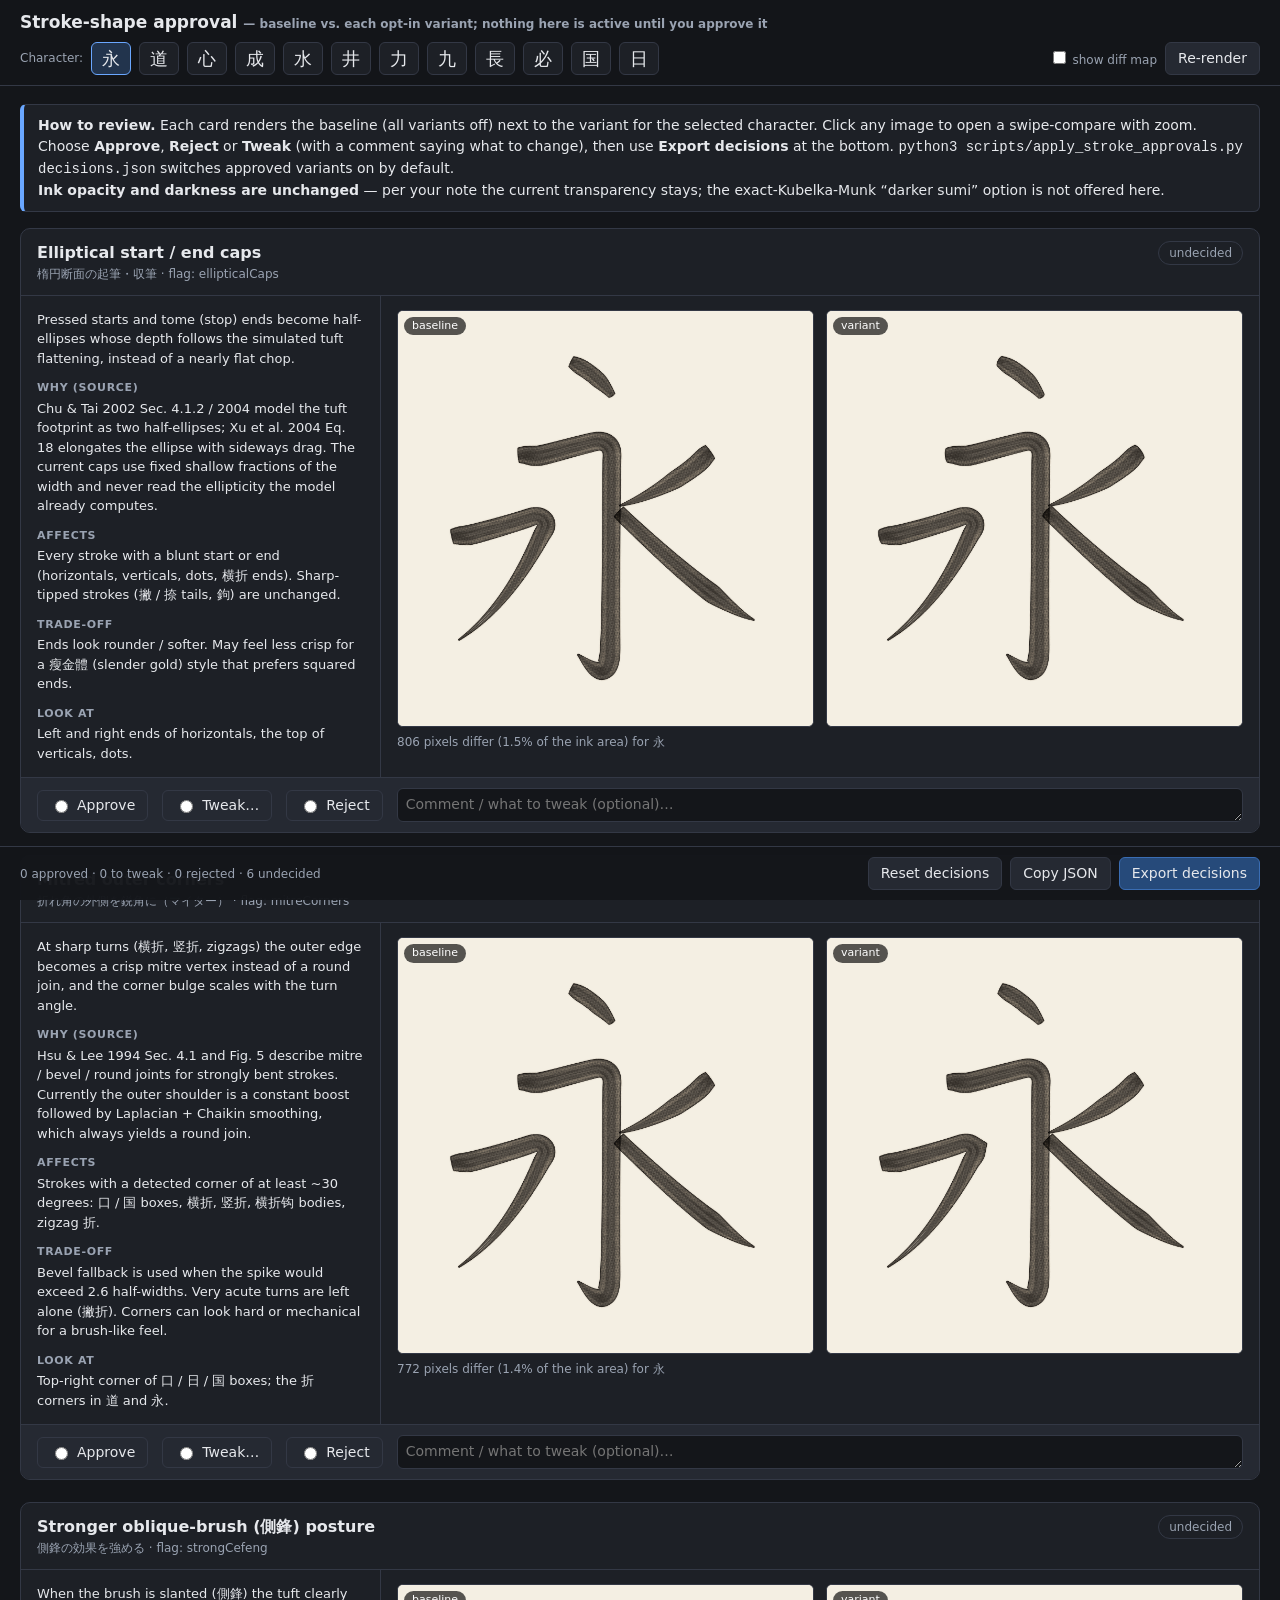
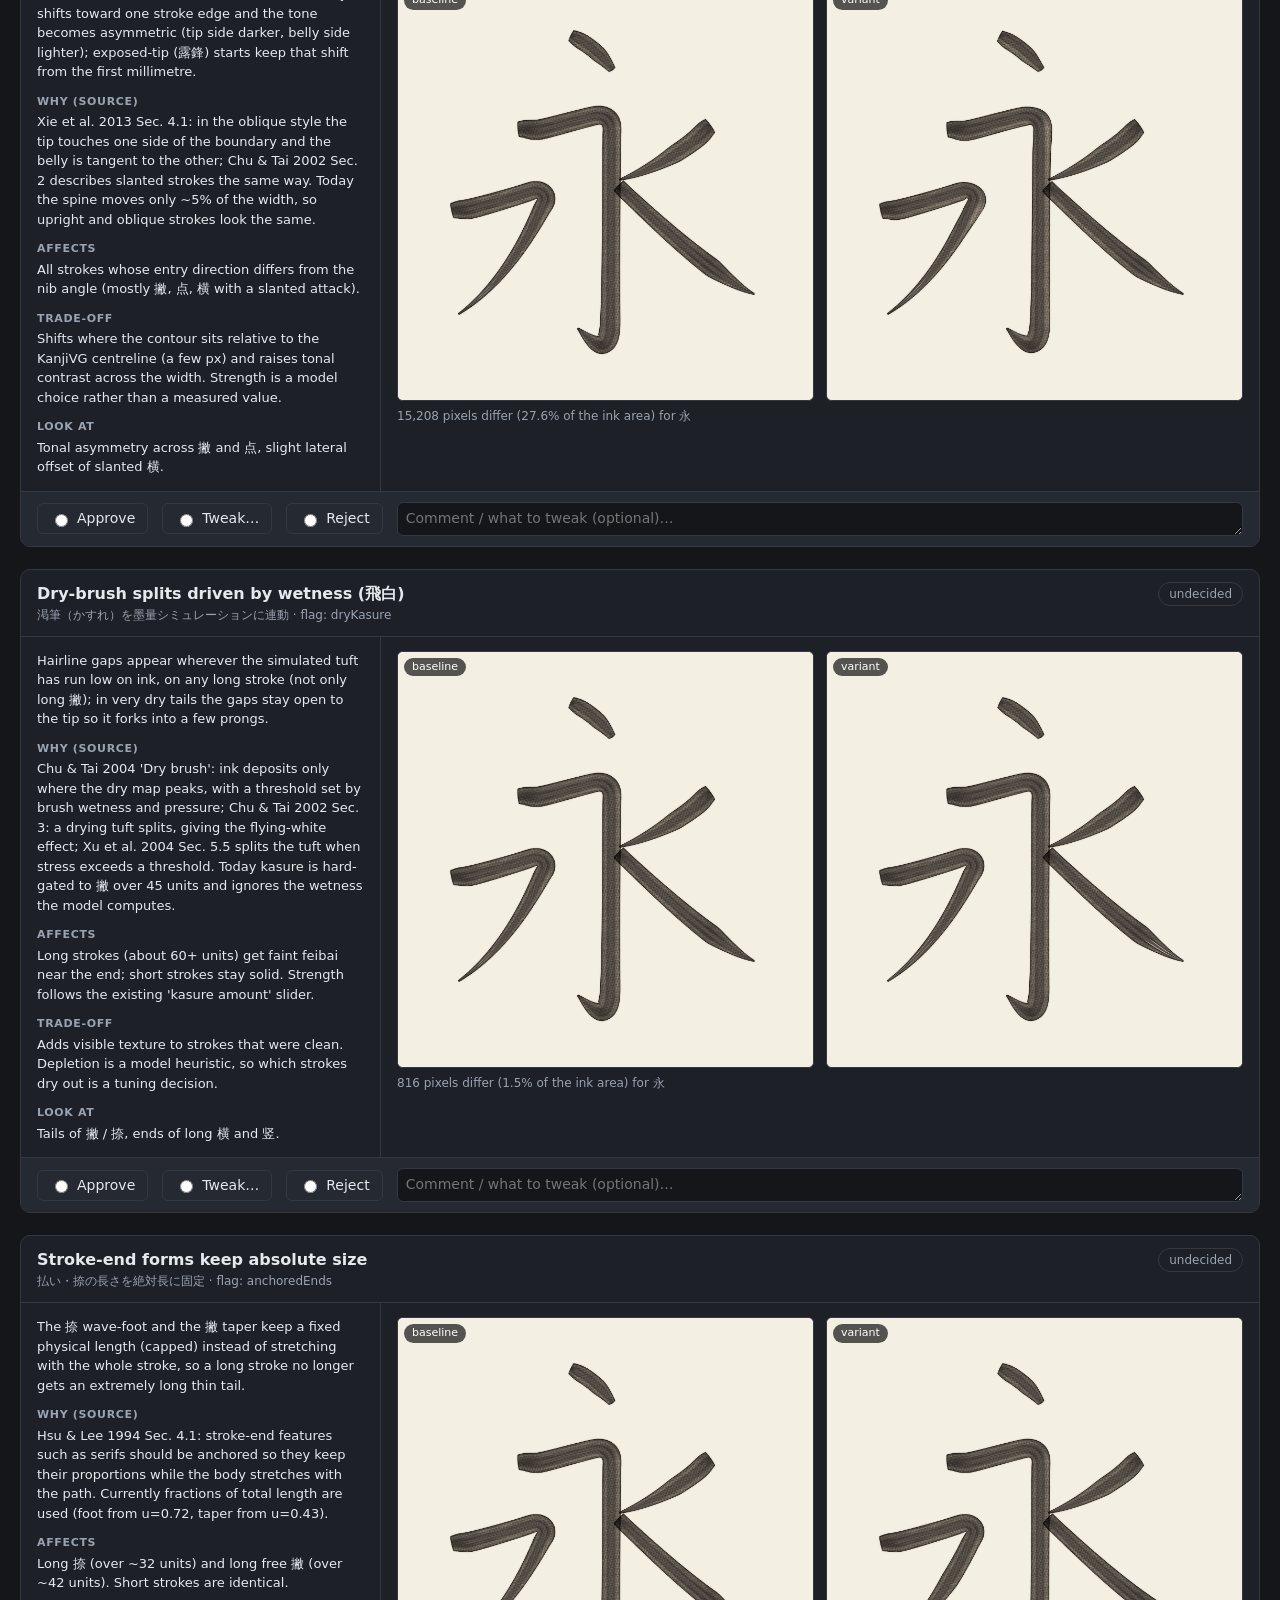
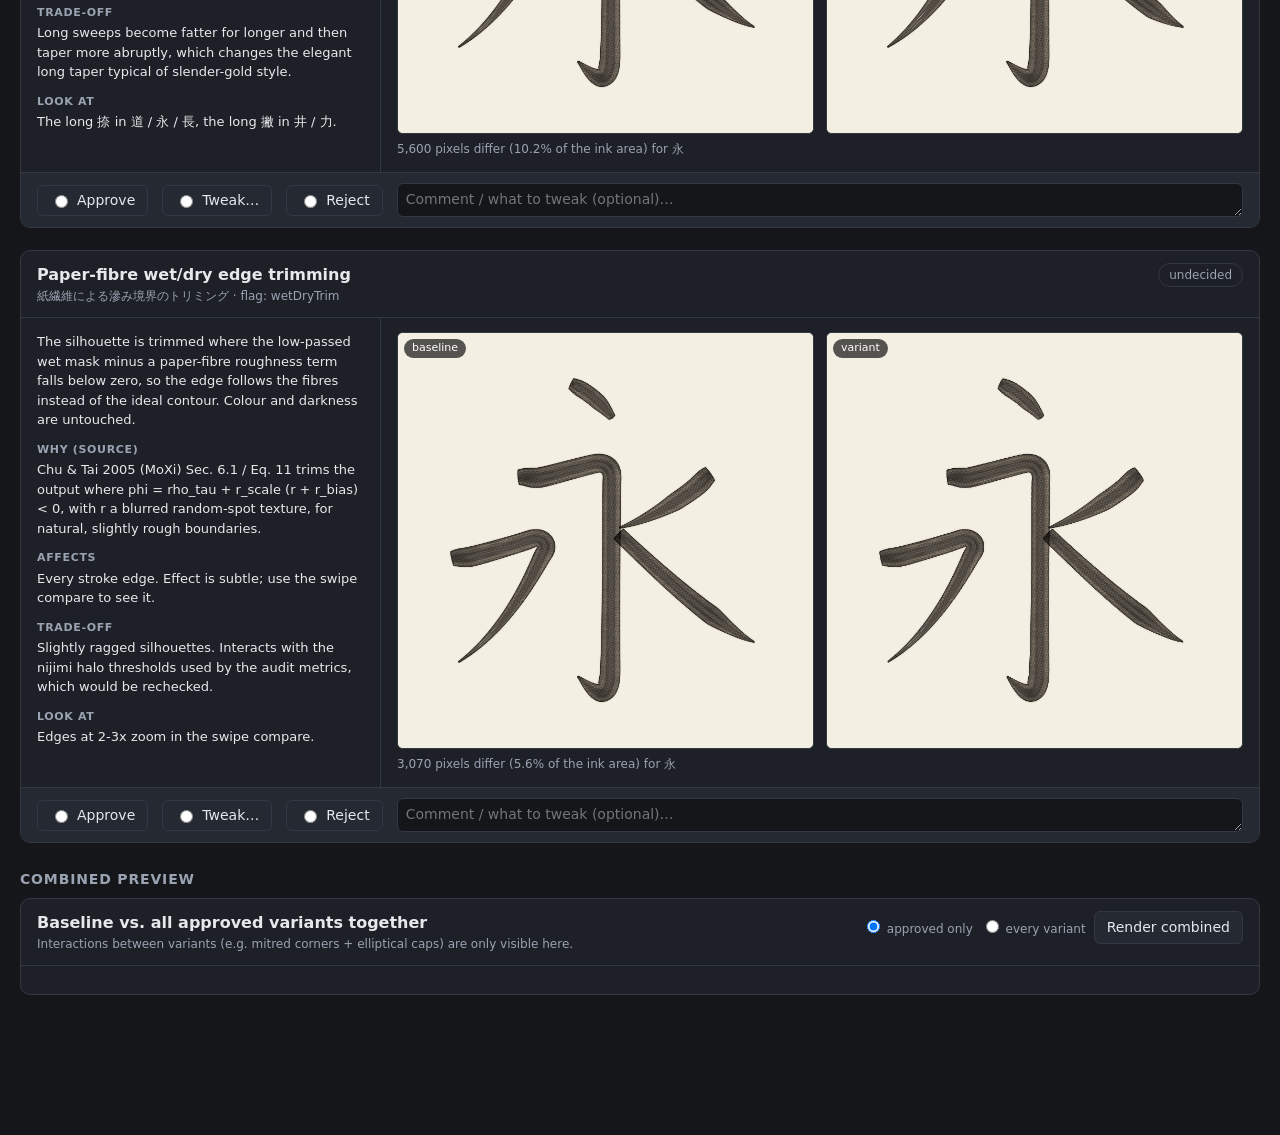
==== stroke_approval.html @ 4c83149c "Add opt-in stroke-shape variants and approval review page" ====
<!DOCTYPE html>
<html lang="en">
<head>
<meta charset="utf-8">
<title>Stroke-shape approval</title>
<meta name="viewport" content="width=device-width, initial-scale=1">
<style>
  :root {
    --bg: #14161a; --panel: #1d2026; --panel2: #252932; --line: #333845; --text: #e6e8ec; --muted: #9aa3b2;
    --ok: #3fb97a; --no: #e0605e; --tweak: #e0a93f; --accent: #6aa7ff; --paper: #f4efe3;
  }
  * { box-sizing: border-box; }
  body { margin: 0; background: var(--bg); color: var(--text); font: 14px/1.5 system-ui, -apple-system, "Segoe UI", sans-serif; }
  header { position: sticky; top: 0; z-index: 20; background: rgba(20,22,26,.96); border-bottom: 1px solid var(--line); padding: 10px 20px; }
  header h1 { margin: 0 0 6px; font-size: 17px; font-weight: 600; }
  .row { display: flex; flex-wrap: wrap; gap: 8px; align-items: center; }
  .chip { border: 1px solid var(--line); background: var(--panel); color: var(--text); border-radius: 6px; padding: 3px 10px; cursor: pointer; font-size: 18px; line-height: 1.4; }
  .chip.active { border-color: var(--accent); background: #22344d; }
  .small { font-size: 12px; color: var(--muted); }
  button, select, input[type=text], textarea { font: inherit; }
  button.btn { background: var(--panel2); color: var(--text); border: 1px solid var(--line); border-radius: 6px; padding: 5px 12px; cursor: pointer; }
  button.btn:hover { border-color: var(--accent); }
  button.btn.primary { background: #264a7a; border-color: #3a6db3; }
  main { max-width: 1280px; margin: 0 auto; padding: 18px 20px 120px; }
  .note { background: var(--panel); border: 1px solid var(--line); border-left: 4px solid var(--accent); border-radius: 6px; padding: 10px 14px; margin-bottom: 16px; }
  .card { background: var(--panel); border: 1px solid var(--line); border-radius: 10px; margin-bottom: 22px; overflow: hidden; }
  .card.ok { border-color: var(--ok); } .card.no { border-color: var(--no); } .card.tweak { border-color: var(--tweak); }
  .card-head { padding: 12px 16px; border-bottom: 1px solid var(--line); display: flex; justify-content: space-between; gap: 12px; align-items: flex-start; flex-wrap: wrap; }
  .card-head h2 { margin: 0; font-size: 16px; }
  .card-head .jp { color: var(--muted); font-size: 12px; }
  .status { font-size: 12px; padding: 2px 10px; border-radius: 99px; border: 1px solid var(--line); color: var(--muted); }
  .status.ok { color: var(--ok); border-color: var(--ok); } .status.no { color: var(--no); border-color: var(--no); } .status.tweak { color: var(--tweak); border-color: var(--tweak); }
  .card-body { display: grid; grid-template-columns: 360px 1fr; gap: 0; }
  @media (max-width: 1000px) { .card-body { grid-template-columns: 1fr; } }
  .info { padding: 14px 16px; border-right: 1px solid var(--line); font-size: 13px; }
  .info h4 { margin: 12px 0 2px; font-size: 11px; text-transform: uppercase; letter-spacing: .06em; color: var(--muted); }
  .info p { margin: 0; }
  .views { padding: 14px 16px; }
  .pair { display: grid; grid-template-columns: 1fr 1fr; gap: 12px; }
  .pair.three { grid-template-columns: 1fr 1fr 1fr; }
  .view { position: relative; background: var(--paper); border-radius: 6px; overflow: hidden; border: 1px solid var(--line); cursor: zoom-in; }
  .view canvas { display: block; width: 100%; height: auto; }
  .view .tag { position: absolute; left: 6px; top: 6px; background: rgba(0,0,0,.65); color: #fff; font-size: 11px; padding: 1px 8px; border-radius: 99px; pointer-events: none; }
  .view .busy { position: absolute; inset: 0; display: flex; align-items: center; justify-content: center; background: rgba(244,239,227,.85); color: #555; font-size: 13px; }
  .controls { display: flex; flex-wrap: wrap; gap: 14px; align-items: center; padding: 10px 16px; border-top: 1px solid var(--line); background: var(--panel2); }
  .controls label.radio { display: inline-flex; align-items: center; gap: 6px; cursor: pointer; padding: 4px 12px; border: 1px solid var(--line); border-radius: 6px; }
  .controls label.radio.ok.sel { background: rgba(63,185,122,.18); border-color: var(--ok); }
  .controls label.radio.no.sel { background: rgba(224,96,94,.18); border-color: var(--no); }
  .controls label.radio.tweak.sel { background: rgba(224,169,63,.18); border-color: var(--tweak); }
  .controls input[type=radio] { accent-color: var(--accent); }
  textarea { flex: 1 1 260px; min-height: 34px; background: var(--bg); color: var(--text); border: 1px solid var(--line); border-radius: 6px; padding: 5px 8px; resize: vertical; }
  footer { position: fixed; left: 0; right: 0; bottom: 0; background: rgba(20,22,26,.97); border-top: 1px solid var(--line); padding: 10px 20px; z-index: 30; }
  #modal { position: fixed; inset: 0; background: rgba(0,0,0,.88); z-index: 100; display: none; flex-direction: column; }
  #modal.open { display: flex; }
  #modalBar { padding: 8px 16px; display: flex; gap: 10px; align-items: center; border-bottom: 1px solid var(--line); }
  #modalScroll { flex: 1; overflow: auto; padding: 16px; }
  #cmp { position: relative; display: inline-block; background: var(--paper); user-select: none; }
  #cmp canvas { display: block; }
  #cmp .top { position: absolute; left: 0; top: 0; }
  #cmpLine { position: absolute; top: 0; bottom: 0; width: 2px; background: #ff5da2; pointer-events: none; }
  h3.sec { margin: 26px 0 8px; font-size: 14px; color: var(--muted); text-transform: uppercase; letter-spacing: .06em; }
  .stat { font-size: 12px; color: var(--muted); margin-top: 6px; }
</style>
</head>
<body>
<header>
  <h1>Stroke-shape approval <span class="small">&mdash; baseline vs. each opt-in variant; nothing here is active until you approve it</span></h1>
  <div class="row">
    <span class="small">Character:</span>
    <span id="chars" class="row"></span>
    <span style="flex:1"></span>
    <label class="small"><input type="checkbox" id="showDiff"> show diff map</label>
    <button class="btn" id="rerender">Re-render</button>
  </div>
</header>

<main>
  <div class="note">
    <b>How to review.</b> Each card renders the baseline (all variants off) next to the variant for the selected character.
    Click any image to open a swipe-compare with zoom. Choose <b>Approve</b>, <b>Reject</b> or <b>Tweak</b> (with a comment saying what to change),
    then use <b>Export decisions</b> at the bottom. <code>python3 scripts/apply_stroke_approvals.py decisions.json</code> switches approved variants on by default.<br>
    <b>Ink opacity and darkness are unchanged</b> &mdash; per your note the current transparency stays; the exact-Kubelka-Munk &ldquo;darker sumi&rdquo; option is not offered here.
  </div>

  <div id="cards"></div>

  <h3 class="sec">Combined preview</h3>
  <div class="card" id="combined">
    <div class="card-head">
      <div><h2>Baseline vs. all <span id="combLabel">approved</span> variants together</h2>
        <div class="small">Interactions between variants (e.g. mitred corners + elliptical caps) are only visible here.</div></div>
      <div class="row">
        <label class="small"><input type="radio" name="combMode" value="approved" checked> approved only</label>
        <label class="small"><input type="radio" name="combMode" value="all"> every variant</label>
        <button class="btn" id="renderCombined">Render combined</button>
      </div>
    </div>
    <div class="views"><div class="pair" id="combPair"></div></div>
  </div>
</main>

<footer>
  <div class="row">
    <span id="summary" class="small"></span>
    <span style="flex:1"></span>
    <button class="btn" id="resetAll">Reset decisions</button>
    <button class="btn" id="copyJson">Copy JSON</button>
    <button class="btn primary" id="downloadJson">Export decisions</button>
  </div>
</footer>

<div id="modal">
  <div id="modalBar">
    <b id="modalTitle"></b>
    <span class="small">drag the pink line or move the slider &middot; left = baseline, right = variant</span>
    <span style="flex:1"></span>
    <label class="small">zoom <select id="zoom"><option value="0.5">50%</option><option value="1" selected>100%</option><option value="2">200%</option><option value="3">300%</option></select></label>
    <label class="small">split <input type="range" id="split" min="0" max="100" value="50"></label>
    <button class="btn" id="closeModal">Close (Esc)</button>
  </div>
  <div id="modalScroll"><div id="cmp"><canvas id="cmpA"></canvas><canvas id="cmpB" class="top"></canvas><div id="cmpLine"></div></div></div>
</div>

<script>/**
 * 漢字構造・部首ドリルダウン探索器 フロントエンド制御スクリプト
 * 100% 日本語UI、CHISE IDS・KanjiVG・Unicodeブロック統合、双方向連動ホバー、
 * マウスホイール階層切替、多要素逆引き（ids-find）対応
 */

// =============================================================================
// 1. 定数
// =============================================================================

// IDC 演算子日本語メタデータ
const IDC_OPERATORS = {
  "⿰": { name: "左右構造", short: "左右", parts: ["左", "右"] },
  "⿱": { name: "上下構造", short: "上下", parts: ["上", "下"] },
  "⿲": { name: "左中右構造", short: "左中右", parts: ["左", "中", "右"] },
  "⿳": { name: "上中下構造", short: "上中下", parts: ["上", "中", "下"] },
  "⿴": { name: "全包囲構造(国構え等)", short: "全包囲", parts: ["外囲", "内側"] },
  "⿵": { name: "上三方包囲(同構え等)", short: "上包囲", parts: ["上囲", "内側"] },
  "⿶": { name: "下三方包囲(凶構え等)", short: "下包囲", parts: ["下囲", "内側"] },
  "⿷": { name: "左三方包囲(区構え等)", short: "左包囲", parts: ["左囲", "内側"] },
  "⿸": { name: "左上包囲(垂れ)", short: "左上包囲", parts: ["垂れ", "内側"] },
  "⿹": { name: "右上包囲(包み構え)", short: "右上包囲", parts: ["包み", "内側"] },
  "⿺": { name: "左下包囲(繞・にょう)", short: "左下包囲", parts: ["繞", "内側"] },
  "⿻": { name: "重ね・交差構造", short: "重ね", parts: ["要素1", "要素2"] },
  "⿼": { name: "右三方包囲", short: "右包囲", parts: ["右囲", "内側"] },
  "⿽": { name: "右下包囲", short: "右下包囲", parts: ["右下囲", "内側"] },
  "⿾": { name: "反転(鏡像)", short: "反転", parts: ["反転対象"] },
  "⿿": { name: "回転", short: "回転", parts: ["回転対象"] }
};

// =============================================================================
// 2. アプリケーション状態管理
// =============================================================================

const state = {
  currentChar: "中",
  history: ["中"],
  historyIndex: 0,
  activeDisplayMode: "kvg", // 'kvg' (KanjiVG筆画表示 - デフォルト), 'mincho' (明朝体印刷書体)
  lockedPath: null,         // 段階的ロック階層パス (例: null, "0.0", "0.0.0")
  activeStructureIndex: 0,
  charData: null,
  hoveredPath: null,
  hoveredAncestors: [],
  wheelIndex: 0,
  findChips: new Set(["中"]),
  wordsData: null,
  wordsFilter: {
    position: "all",
    tier: "all",
    keyword: "",
    scope: "all"
  },
  theme: (typeof localStorage !== "undefined" && localStorage.getItem("kanji_theme")) || "light"
};

// Each panel owns one request scope. Aborting saves work; the identity check
// also rejects stale completions when cancellation arrives too late.
function createRequestScope() {
  let current = null;
  return {
    begin() {
      if (current) current.abort();
      const controller = new AbortController();
      current = controller;
      return {
        signal: controller.signal,
        isCurrent: () => current === controller && !controller.signal.aborted
      };
    }
  };
}

const characterRequests = createRequestScope();
const findRequests = createRequestScope();
const wordsRequests = createRequestScope();

/**
 * HTML/SVG属性値のエスケープ
 */
function escapeAttr(str) {
  if (!str) return "";
  return String(str)
    .replace(/&/g, "&amp;")
    .replace(/"/g, "&quot;")
    .replace(/'/g, "&#39;")
    .replace(/</g, "&lt;")
    .replace(/>/g, "&gt;");
}

// =============================================================================
// 3. ユーティリティ関数群
// =============================================================================

/**
 * コードポイント表記（U+XXXX, uXXXX, 0xXXXX, 4〜6桁16進数）かどうかを判定
 */
function isCodepointNotation(token) {
  if (!token || typeof token !== "string") return false;
  return /^(?:[Uu][+\s]|0[xX])/.test(token)
    || /^(?:[Uu][0-9a-fA-F]{1,6}|[0-9a-fA-F]{4,6})$/.test(token);
}

/**
 * CHISE外字実体参照表記（&...; または CDP-XXXX 等の裸表記）かどうかを判定
 */
function isEntityNotation(token) {
  if (!token || typeof token !== "string") return false;
  return /^&[0-9A-Za-z_+.'-]+;?$/.test(token)
    || /^(?:CDP|GT|MJ|M|C[1-7]|J90|CB|HZK|SW-JIGUGE)-[0-9A-Za-z_+.'-]+$/i.test(token);
}

/**
 * CHISE外字実体参照やUnicode文字を適切なHTML要素として描画
 */
function renderGlyphHTML(token, cssClass = "") {
  if (!token) return "";
  const isEntity = isEntityNotation(token);
  const entityToken = isEntity ? `&${token.replace(/^&|;$/g, "")};` : token;
  const safeCls = escapeAttr(cssClass);
  const safeTok = escapeAttr(entityToken);
  if (isEntity) {
    const safeSrc = `/api/glyph?c=${encodeURIComponent(entityToken)}`;
    return `<img src="${safeSrc}" class="entity-glyph-img ${safeCls}" alt="${safeTok}" onerror="this.outerHTML='<span class=\\'kanji-text\\'>${safeTok}</span>'">`;
  }
  return `<span class="kanji-text ${safeCls}">${safeTok}</span>`;
}

/**
 * コードポイントを16進表記文字列または実体識別子に変換
 */
function getCodepointHex(char) {
  if (!char) return "";
  if (isEntityNotation(char)) {
    const body = char.replace(/^&|;$/g, "");
    const match = body.match(/^(CDP|GT|MJ|M|C[1-7]|J90|CB|HZK|SW-JIGUGE)-(.+)$/i);
    if (match) {
      const parts = match[2].split("-").map(p => /^[0-9a-fA-F]{4,6}$/.test(p) ? p.toUpperCase() : p);
      return `${match[1].toUpperCase()}-${parts.join("-")}`;
    }
    return body;
  }
  if (isCodepointNotation(char)) {
    const m = char.match(/^(?:[Uu](?:\+|\s+)?|0[xX])([0-9a-fA-F]+)$/) || char.match(/^([0-9a-fA-F]{4,6})$/);
    if (m) {
      const cp = parseInt(m[1], 16);
      if (cp <= 0x10FFFF && (cp < 0xD800 || cp > 0xDFFF)) {
        return `U+${cp.toString(16).toUpperCase()}`;
      }
    }
    return char.toUpperCase();
  }
  if (Array.from(char).length === 1) {
    try {
      const cp = char.codePointAt(0);
      return `U+${cp.toString(16).toUpperCase()}`;
    } catch (e) {
      return char;
    }
  }
  return "未詳";
}

function tokenizeIds(idsStr) {
  return idsStr ? (idsStr.match(/&[^;\s]+;|[\s\S]/gu) || []) : [];
}

function renderIdsHTML(idsStr, highlightKeywords = []) {
  if (!idsStr) return "";
  const hlSet = new Set((highlightKeywords || []).map(k => k.trim()));
  return tokenizeIds(idsStr).map(tok => {
    const isHl = hlSet.has(tok) || (tok.startsWith("&") && hlSet.has(tok.slice(1, -1)));
    const html = tok in IDC_OPERATORS
      ? `<span class="ids-operator" title="${IDC_OPERATORS[tok].name}">${escapeAttr(tok)}</span>`
      : renderGlyphHTML(tok);
    return isHl ? `<span class="result-ids-highlight">${html}</span>` : html;
  }).join("");
}

// =============================================================================
// 4. データ取得 & 検査ロジック
// =============================================================================

/**
 * 指定文字の構文解析およびメタデータをロード
 * @param {string} charOrToken - 調査対象の漢字または文字トークン
 * @param {boolean} recordHistory - 探索履歴に記録するかどうか
 * @param {string} altIds - 構造切替時のカスタムIDS指定（省略時は標準構造）
 */
async function inspectCharacter(charOrToken, recordHistory = true, altIds = "") {
  if (!charOrToken) return;
  const token = charOrToken.trim();
  if (!token) return;

  const request = characterRequests.begin();

  const idcRegex = /^[⿰⿱⿲⿳⿴⿵⿶⿷⿸⿹⿺⿻⿼⿽⿾⿿]/;
  const isCodepoint = isCodepointNotation(token);
  const isEntity = isEntityNotation(token);
  const isIdc = idcRegex.test(token);

  let effectiveToken = token;
  if (!isCodepoint && !isEntity && !isIdc) {
    const chars = Array.from(token.replace(/\s+/g, ""));
    if (chars.length > 1) {
      if (recordHistory && !altIds) {
        if (state.historyIndex < state.history.length - 1) {
          state.history = state.history.slice(0, state.historyIndex + 1);
        }
        const sequenceStart = state.history.length - (state.history.at(-1) === chars[0] ? 1 : 0);
        chars.forEach(ch => {
          if (state.history[state.history.length - 1] !== ch) {
            state.history.push(ch);
          }
        });
        state.historyIndex = sequenceStart;
      }
      effectiveToken = chars[0];
    }
  }

  // 履歴更新（構造切替時は新規文字扱いとしない）
  if (recordHistory && !altIds && effectiveToken === token) {
    if (state.historyIndex < state.history.length - 1) {
      state.history = state.history.slice(0, state.historyIndex + 1);
    }
    if (state.history[state.history.length - 1] !== effectiveToken) {
      state.history.push(effectiveToken);
      state.historyIndex = state.history.length - 1;
    }
  }

  updateBreadcrumbsUI();

  // APIリクエスト（/api/char?q=...&alt_ids=...）
  let data = null;
  try {
    const queryUrl = `/api/char?q=${encodeURIComponent(effectiveToken)}${altIds ? '&alt_ids=' + encodeURIComponent(altIds) : ''}`;
    const response = await fetch(queryUrl, { signal: request.signal });
    if (response.ok) {
      data = await response.json();
    }
  } catch (err) {
    if (!request.isCurrent()) return;
    console.warn("文字情報を取得できませんでした:", err);
  }

  // JSON解析中に開始された新しい調査も優先する。
  if (!request.isCurrent()) return;
  if (!data) {
    data = {
      unavailable: true,
      meta: {
        char: effectiveToken, literal: effectiveToken,
        codepoint: (!isCodepoint && !isEntity && !isIdc && Array.from(effectiveToken).length === 1) ? getCodepointHex(effectiveToken) : "未詳",
        tier: "情報取得不可", stroke_count: null, radical: "部首未詳",
        badges: ["文字情報を取得できませんでした。再度調査してください。"]
      },
      alternatives: [], tree: null, visual: { has_kanjivg: false }
    };
  }

  state.charData = data;
  state.lockedPath = null;

  if (!altIds) {
    state.currentChar = data.meta?.char || data.meta?.literal || effectiveToken;
    if (!data.unavailable && recordHistory && effectiveToken === token && state.historyIndex >= 0 && state.historyIndex < state.history.length) {
      state.history[state.historyIndex] = state.currentChar;
      if (state.historyIndex > 0 && state.history[state.historyIndex - 1] === state.currentChar) {
        state.history.splice(state.historyIndex, 1);
        state.historyIndex--;
      }
      updateBreadcrumbsUI();
    }
    if (!data.unavailable) {
      state.findChips = new Set([state.currentChar]);
      renderFindChips();
    }
    state.activeStructureIndex = 0;
  } else {
    state.currentChar = data.meta?.char || data.meta?.literal || state.currentChar || effectiveToken;
    const alts = data.alternatives || [];
    const matchIdx = alts.findIndex(a => a.ids === altIds);
    if (matchIdx >= 0) {
      state.activeStructureIndex = matchIdx;
    }
  }

  updateLockControllerUI();
  resetHud();

  // 表示モード制御: KanjiVG筆画データの有無に応じてトグルボタンの状態を同期
  const hasKvg = !!(data.visual && data.visual.has_kanjivg);
  const btnKvg = document.getElementById("btnModeKvg");
  const btnMincho = document.getElementById("btnModeMincho");

  if (!hasKvg) {
    state.activeDisplayMode = "mincho";
    if (btnKvg) {
      btnKvg.disabled = true;
      btnKvg.classList.remove("active");
      btnKvg.title = "この文字のKanjiVG筆画データは未収録です(明朝体印刷書体で表示)";
    }
    if (btnMincho) {
      btnMincho.classList.add("active");
      btnMincho.title = "印刷書体表示(明朝体)";
    }
  } else {
    if (btnKvg) {
      btnKvg.disabled = false;
      btnKvg.title = "筆画表示(KanjiVGベクター・筆画単位ハイライト - デフォルト)";
      if (state.activeDisplayMode === "kvg") {
        btnKvg.classList.add("active");
        if (btnMincho) btnMincho.classList.remove("active");
      }
    }
    if (btnMincho && state.activeDisplayMode === "mincho") {
      btnMincho.classList.add("active");
      if (btnKvg) btnKvg.classList.remove("active");
    }
  }

  // 画面レンダリング更新
  renderCanvas();
  renderAttributeCard();
  renderStructureSelector();
  renderIdsTokens();
  renderRecursiveTree();

  if (!data.unavailable) {
    // 逆引き検索を連動更新
    executeFindSearch();

    // 収録熟語・語彙検索を連動更新
    loadWordsForCurrentKanji();
  }
}

/**
 * 構文解析木から特定パスのノードを検索
 */
function findNodeByPath(node, targetPath) {
  if (!node || !targetPath) return null;
  if (node.path === targetPath) return node;
  if (node.children && node.children.length > 0) {
    for (const child of node.children) {
      const found = findNodeByPath(child, targetPath);
      if (found) return found;
    }
  }
  return null;
}

/**
 * KanjiVG グループ要素（漢字・部首）に対応する構文木パスをスマート探索
 */
function findTreePathForElement(treeNode, elementChar, searchPathPrefix = "") {
  if (!treeNode || !elementChar) return null;

  // 1. 接頭辞スコープ内の優先探索
  if (searchPathPrefix && searchPathPrefix !== "0") {
    const subRoot = findNodeByPath(treeNode, searchPathPrefix);
    if (subRoot) {
      const found = searchSubtree(subRoot);
      if (found) return found;
    }
    // 接頭辞スコープが指定されている場合、他コンポーネントの同名要素への誤マッチ（スコープ逸脱）を防ぐためnullを返す
    return null;
  }

  // 2. 木全体からの探索（スコープ未指定時のみ）
  return searchSubtree(treeNode);

  function searchSubtree(node) {
    if (!node) return null;
    if (node.char === elementChar || node.raw_char === elementChar) {
      return node.path;
    }
    if (node.children && node.children.length > 0) {
      for (const child of node.children) {
        const p = searchSubtree(child);
        if (p) return p;
      }
    }
    return null;
  }
}

// =============================================================================
// 5. 左カラム: キャンバス描画 & インタラクティブホバー
// =============================================================================

/**
 * キャンバスおよびツリー要素のロック中表示クラスを同期更新
 */
function updateCanvasLockClasses() {
  const container = document.getElementById("canvasSvgContainer");
  const lockedPath = state.lockedPath;

  if (container) {
    const roots = container.querySelectorAll(".kvg-root");
    roots.forEach(root => {
      root.classList.toggle("has-locked-scope", !!lockedPath);
    });

    container.querySelectorAll(".component-vector-layer").forEach(layer => {
      const lPath = layer.getAttribute("data-path");
      layer.classList.toggle("locked-scope", !!(lockedPath && lPath === lockedPath));
    });

    container.querySelectorAll(".kvg-group:not(.component-vector-layer)[data-path]").forEach(g => {
      const gPath = g.getAttribute("data-path") || "";
      const inScope = !!(lockedPath && (gPath === lockedPath || gPath.startsWith(lockedPath + ".")));
      g.classList.toggle("locked-scope", inScope);
      g.classList.toggle("locked-target", !!(lockedPath && gPath === lockedPath));
    });
  }

  document.querySelectorAll(".tree-node-card").forEach(card => {
    const cPath = card.getAttribute("data-path");
    card.classList.toggle("locked-node", !!(lockedPath && cPath === lockedPath));
  });

  if (typeof refreshCalligraphySumiCanvas === "function") {
    refreshCalligraphySumiCanvas();
  }
}

/**
 * 段階的ロック階層探索コントローラーUIの更新
 */
function updateLockControllerUI() {
  const badge = document.getElementById("depthStatusBadge");
  const btnStepUp = document.getElementById("btnLockStepUp");
  const btnReset = document.getElementById("btnResetLock");
  const trail = document.getElementById("depthLockTrail");

  if (!badge || !trail) return;

  if (!state.lockedPath) {
    badge.textContent = "第1階層(直接構成)";
    badge.className = "depth-status-badge level-1";
    if (btnStepUp) btnStepUp.disabled = true;
    if (btnReset) btnReset.disabled = true;
    trail.innerHTML = '<span class="depth-lock-hint">※ 第1階層の構成部品をクリックで固定・逆引き検索、「選択解除」で解除</span>';
    return;
  }

  const lockedNode = findNodeByPath(state.charData?.tree, state.lockedPath);
  const lockedDepth = state.lockedPath.split(".").length - 1;
  const hasChildren = lockedNode && Array.isArray(lockedNode.children) && lockedNode.children.length > 0;

  if (btnStepUp) btnStepUp.disabled = false;
  if (btnReset) btnReset.disabled = false;

  badge.className = "depth-status-badge is-locked";
  const charName = lockedNode?.char || lockedNode?.raw_char || "部品";
  badge.innerHTML = hasChildren
    ? `第${lockedDepth + 1}階層(${renderGlyphHTML(charName)}の内部)`
    : `第${lockedDepth}階層(末端部品: ${renderGlyphHTML(charName)})`;

  // 祖先パンくずリスト描画
  trail.innerHTML = "";
  const parts = state.lockedPath.split(".");
  const ancestorPaths = [];
  for (let i = 2; i <= parts.length; i++) {
    ancestorPaths.push(parts.slice(0, i).join("."));
  }

  ancestorPaths.forEach((p, idx) => {
    if (idx > 0) {
      const sep = document.createElement("span");
      sep.className = "depth-trail-sep";
      sep.textContent = "→";
      trail.appendChild(sep);
    }

    const n = findNodeByPath(state.charData?.tree, p);
    const d = p.split(".").length - 1;
    const chip = document.createElement("button");
    chip.type = "button";
    chip.className = "depth-trail-chip" + (p === state.lockedPath ? " active" : "");
    const chipChar = n?.char || n?.raw_char || n?.role_label || "部品";
    chip.innerHTML = `第${d}階層: ${renderGlyphHTML(chipChar)}`;
    chip.title = `第${d}階層「${chipChar}」にスコープを切り替えます`;
    chip.addEventListener("click", () => {
      lockComponentScope(p);
    });
    trail.appendChild(chip);
  });

  // 単体調査ボタン
  if (lockedNode && lockedNode.char && lockedNode.char !== state.currentChar) {
    const btnOpenMain = document.createElement("button");
    btnOpenMain.type = "button";
    btnOpenMain.className = "btn-open-locked-main";
    btnOpenMain.id = "btnOpenLockedMain";
    btnOpenMain.innerHTML = `「${renderGlyphHTML(lockedNode.char)}」を単体調査 →`;
    btnOpenMain.title = `「${lockedNode.char}」を主文字として詳細分解します`;
    btnOpenMain.addEventListener("click", () => {
      inspectCharacter(lockedNode.char);
    });
    trail.appendChild(btnOpenMain);
  }
}

/**
 * 指定パスの部品を探索スコープとして固定（ロック）
 */
function lockComponentScope(path) {
  if (!path || path === "0") {
    resetLockedScope();
    return;
  }

  state.lockedPath = path;
  const node = findNodeByPath(state.charData?.tree, path);

  // 右カラム逆引き検索をロック部品に連動
  const targetChar = node ? (node.char || node.raw_char) : null;
  if (targetChar) {
    state.findChips = new Set([targetChar]);
    renderFindChips();
    executeFindSearch();
  }

  applyHitTestDepth();
  updateLockControllerUI();
  clearComponentHover();
}

/**
 * 選択固定を解除して第1階層探索へリセット
 */
function resetLockedScope() {
  state.lockedPath = null;
  state.findChips = new Set([state.currentChar]);
  renderFindChips();
  executeFindSearch();
  applyHitTestDepth();
  updateLockControllerUI();
  clearComponentHover();
}

/**
 * 1つ上の祖先階層へ戻る
 */
function stepLockScopeUp() {
  if (!state.lockedPath) return;
  const parts = state.lockedPath.split(".");
  if (parts.length > 2) {
    parts.pop();
    const parentPath = parts.join(".");
    lockComponentScope(parentPath);
  } else {
    resetLockedScope();
  }
}

/**
 * 段階的ロック階層に基づくヒットテスト適用
 */
function applyHitTestDepth() {
  const container = document.getElementById("canvasSvgContainer");
  if (!container) return;

  const lockedPath = state.lockedPath;
  const lockedNode = lockedPath ? findNodeByPath(state.charData?.tree, lockedPath) : null;
  const hasChildren = lockedNode && Array.isArray(lockedNode.children) && lockedNode.children.length > 0;

  // 1. 明朝体ベクターレイヤー (.component-vector-layer)
  const layers = container.querySelectorAll(".component-vector-layer");
  layers.forEach(layer => {
    const layerPath = layer.getAttribute("data-path") || "";
    const hitboxes = layer.querySelectorAll(".component-layer-hitbox");
    if (hitboxes.length === 0) return;

    let targetPointerEvents = "none";
    if (!lockedPath) {
      // 第1階層部品のみ (root "0" の直接の子: "0.0", "0.1" -> split(".").length === 2)
      const isLevel1 = (layerPath.split(".").length === 2);
      targetPointerEvents = isLevel1 ? "all" : "none";
    } else {
      if (hasChildren) {
        // lockedPath の直接の子要素のみ有効化
        const isDirectChild = layerPath.startsWith(lockedPath + ".") &&
          layerPath.split(".").length === lockedPath.split(".").length + 1;
        targetPointerEvents = isDirectChild ? "all" : "none";
      } else {
        // 末端部品自身のみ有効化（再クリックで単体調査への遷移を可能にする）
        targetPointerEvents = (layerPath === lockedPath) ? "all" : "none";
      }
    }

    hitboxes.forEach(hb => {
      hb.style.pointerEvents = targetPointerEvents;
    });
  });

  // 2. フォールバック用 KanjiVG グループ (.kvg-group[data-path])
  if (layers.length === 0) {
    const kvgGroups = container.querySelectorAll(".kvg-group[data-path]");
    kvgGroups.forEach(g => {
      const gPath = g.getAttribute("data-path") || "";
      if (!lockedPath) {
        let isLevel1 = (gPath.split(".").length === 2);
        if (!isLevel1 && gPath.split(".").length > 2) {
          const l1Path = gPath.split(".").slice(0, 2).join(".");
          const hasL1Ancestor = !!container.querySelector(`.kvg-group[data-path="${l1Path}"]`);
          if (!hasL1Ancestor) {
            isLevel1 = true;
          }
        }
        g.style.pointerEvents = isLevel1 ? "all" : "none";
      } else {
        if (hasChildren) {
          const isDirectChild = gPath.startsWith(lockedPath + ".") &&
            gPath.split(".").length === lockedPath.split(".").length + 1;
          g.style.pointerEvents = isDirectChild ? "all" : "none";
        } else {
          g.style.pointerEvents = (gPath === lockedPath) ? "all" : "none";
        }
      }
    });
  }

  updateCanvasLockClasses();
}

/**
 * キャンバス描画（常に明朝体ベクターSVGをフルサイズ描画）
 */
function renderCanvas() {
  const container = document.getElementById("canvasSvgContainer");
  if (!container || !state.charData) return;
  container.innerHTML = "";

  const visual = state.charData.visual || {};
  const tree = state.charData.tree || {};

  if (state.charData.unavailable) {
    container.textContent = "文字情報を取得できませんでした。再度調査してください。";
    return;
  }
  renderSvgInto(container, visual, tree);
  applyHitTestDepth();
}

/* =============================================================================
   瘦金體（Slender Gold Calligraphy）数理運筆エンジン (Jiucheng / Slender Physics)
   ============================================================================= */

const DEFAULT_SLENDER_PHYSICS = {
  thickness: 0.86,
  tonStrength: 1.08,
  waistRatio: 0.80,
  nibAngleDeg: -40,
  kasureAmount: 0.30,
  minTaperRatio: 0.10,
  // Physically-based Xuan paper, D2Q9 LBM ink dispersion, bristle & Kubelka-Munk optical parameters
  paperGrainIntensity: 1.35,
  coffeeRingIntensity: 1.45,
  nijimiIntensity: 1.40,
  bristleStriationIntensity: 1.35,
  dwellPoolingIntensity: 1.40,
  kmTransmittanceContrast: 1.35,
  glueChromaticWarmth: 1.25,
  // Physically-based traditional Chinese brush (Jianhao tuft, Cefeng posture, Elastica plasticity, WetBrush reservoir)
  coreMantleContrast: 1.35,
  cefengObliqueIntensity: 1.30,
  tuftPlasticityElasticity: 1.25,
  reservoirCompressionSqueeze: 1.35
};

const SLENDER_PHYSICS = { ...DEFAULT_SLENDER_PHYSICS };

/**
 * Opt-in stroke-shape variants awaiting visual approval (see stroke_approval.html). All default to false so the
 * established look is unchanged; each flag can be toggled independently at runtime.
 *  - anchoredEnds:   stroke-end forms keep absolute lengths instead of stretching with stroke length (Hsu & Lee 1994 Sec. 4.1)
 *  - ellipticalCaps: start/end caps follow the tuft cross-section ellipticity (Chu & Tai 2002 Sec. 4.1.2; Xu et al. 2004 Eq. 18)
 *  - mitreCorners:   angle-scaled outer shoulder and a mitred outer join at sharp corners (Hsu & Lee 1994 Sec. 4.1, Fig. 5)
 *  - strongCefeng:   oblique (Cefeng) posture visibly shifts the tuft toward one stroke edge (Xie et al. 2013 Sec. 4.1)
 *  - dryKasure:      dry-brush splits driven by the simulated tuft wetness on every long stroke, opening tails (Chu & Tai 2004)
 *  - wetDryTrim:     MoXi-style wet/dry boundary trimming with paper-fibre roughening of the silhouette (Chu & Tai 2005 Sec. 6.1)
 */
const STROKE_VARIANTS = {
  anchoredEnds: false,
  ellipticalCaps: false,
  mitreCorners: false,
  strongCefeng: false,
  dryKasure: false,
  wetDryTrim: false
};

function getStrokeVariantKey() {
  return Object.keys(STROKE_VARIANTS).map(k => (STROKE_VARIANTS[k] ? "1" : "0")).join("");
}

const INK_PHYSICS_PRESETS = {
  standard: {
    label: "標準（生宣・兼毫中鋒）",
    values: { ...DEFAULT_SLENDER_PHYSICS }
  },
  raw_xuan: {
    label: "生宣・濃墨滲み（強め）",
    values: {
      ...DEFAULT_SLENDER_PHYSICS,
      paperGrainIntensity: 1.65,
      coffeeRingIntensity: 1.85,
      nijimiIntensity: 1.90,
      bristleStriationIntensity: 1.40,
      dwellPoolingIntensity: 1.75,
      kmTransmittanceContrast: 1.55,
      glueChromaticWarmth: 1.45,
      coreMantleContrast: 1.45,
      cefengObliqueIntensity: 1.35,
      tuftPlasticityElasticity: 1.30,
      reservoirCompressionSqueeze: 1.65,
      kasureAmount: 0.26
    }
  },
  sized_feibai: {
    label: "熟宣・渇筆飛白（掠れ強調）",
    values: {
      ...DEFAULT_SLENDER_PHYSICS,
      paperGrainIntensity: 1.70,
      coffeeRingIntensity: 1.20,
      nijimiIntensity: 0.75,
      bristleStriationIntensity: 1.95,
      dwellPoolingIntensity: 1.25,
      kmTransmittanceContrast: 1.50,
      glueChromaticWarmth: 1.15,
      coreMantleContrast: 1.75,
      cefengObliqueIntensity: 1.60,
      tuftPlasticityElasticity: 1.55,
      reservoirCompressionSqueeze: 1.20,
      kasureAmount: 0.45
    }
  },
  light_wash: {
    label: "淡墨・水墨階調（高透過）",
    values: {
      ...DEFAULT_SLENDER_PHYSICS,
      paperGrainIntensity: 1.60,
      coffeeRingIntensity: 1.70,
      nijimiIntensity: 1.65,
      bristleStriationIntensity: 1.50,
      dwellPoolingIntensity: 1.65,
      kmTransmittanceContrast: 1.85,
      glueChromaticWarmth: 1.65,
      coreMantleContrast: 1.60,
      cefengObliqueIntensity: 1.40,
      tuftPlasticityElasticity: 1.35,
      reservoirCompressionSqueeze: 1.50,
      kasureAmount: 0.34
    }
  },
  jianhao_cefeng: {
    label: "兼毫・側鋒抑揚（筆勢強調）",
    values: {
      ...DEFAULT_SLENDER_PHYSICS,
      paperGrainIntensity: 1.45,
      coffeeRingIntensity: 1.55,
      nijimiIntensity: 1.45,
      bristleStriationIntensity: 1.65,
      dwellPoolingIntensity: 1.60,
      kmTransmittanceContrast: 1.45,
      glueChromaticWarmth: 1.35,
      coreMantleContrast: 1.85,
      cefengObliqueIntensity: 1.85,
      tuftPlasticityElasticity: 1.75,
      reservoirCompressionSqueeze: 1.75,
      kasureAmount: 0.35
    }
  }
};

/**
 * 永字八法・筆画種別分類
 */
function classifyStrokeBehavior(stroke, origLen = 25) {
  const rawT = stroke.type || '';
  const primary = rawT.split('/')[0].trim();
  const t = primary;
  const name = (stroke.stroke_name || '').toLowerCase();
  const comp = (stroke.component || '').trim();

  const isLongComposite = origLen >= 18;
  const hasNaTail = isLongComposite && (rawT.includes('/㇏') || rawT.includes('/㇀'));
  const hasSweepTail = isLongComposite && (rawT.includes('/㇒') || rawT.includes('/㇓'));
  const isShortNaDot = t.includes('㇏') && origLen < 15;

  // In 子, 了, 孑, the top stroke is 横撇 (héng piě), even if tagged as ㇖ in KanjiVG
  const isZiHengPie = (comp === '子' || comp === '了' || comp === '孑') && (t.includes('㇖') || t.includes('㇇') || name.includes('横撇') || name.includes('piě'));
  const isCurvedBowHook = t.includes('㇁') || name.includes('wān gōu') || name.includes('彎鉤');
  const isRoofHook = (t.includes('㇖') || name.includes('横鉤') || name.includes('héng gōu')) && !isZiHengPie;

  // Authentic hooks: terminal flick strokes. Roof hook ㇖ is excluded because it renders as a continuous fold-and-taper stroke!
  const isHook = !isZiHengPie && !isRoofHook && (
    t.includes('㇚') || t.includes('㇈') || t.includes('㇂') || t.includes('㇆') ||
    t.includes('㇃') || t.includes('㇉') || t.includes('㇌') || t.includes('㇟') ||
    t.includes('㇠') || t.includes('㇡') || t.includes('㇢') ||
    isCurvedBowHook || name.includes('gōu') || name.includes('鉤')
  );

  const isRisingTi = t.includes('㇀') || name.includes('tí') || name.includes('提');
  const isVerticalTi = t.includes('㇙') || t.includes('㇊');
  const isVerticalSweep = t.includes('㇓');
  const isRightNa = (((t.includes('㇏') || name.includes('nà') || name.includes('捺')) && !t.includes('㇔') && !isShortNaDot) || (t.includes('㇔') && hasNaTail));
  const isCrownDot = (t === '㇑a' && (comp === '宀' || comp === '亠' || comp === '广' || comp === '疒' || comp === '穴' || comp === '立' || comp === '文' || comp === '言' || comp === '衣' || comp === '方' || comp === '主' || comp === '市' || comp === '亡' || comp === '高' || comp === '京' || comp === '玄' || comp === '率'));
  const isDot = (t.includes('㇔') || isShortNaDot || name.includes('diǎn') || name.includes('点')) && !isCrownDot && !isRightNa && !isRisingTi && !hasNaTail && !hasSweepTail;

  // isSweepEnd covers free-air left sweeps and folds that sweep
  const isSweepEnd = !isHook && !isDot && !isRightNa && !isRisingTi && !isVerticalTi && (
    t.includes('㇒') || t.includes('㇇') || t.includes('㇋') || isVerticalSweep || isZiHengPie || isRoofHook ||
    (t.includes('㇔') && hasSweepTail) ||
    name.includes('piě') || name.includes('撇')
  );

  const isFold = t.includes('㇕') || t.includes('㇄') || t.includes('㇅') || t.includes('㇆') ||
    t.includes('㇈') || t.includes('㇉') || t.includes('㇊') || t.includes('㇋') ||
    t.includes('㇌') || t.includes('㇍') || t.includes('㇎') || t.includes('㇇') ||
    t.includes('㇖') || t.includes('㇗') || t.includes('㇘') || t.includes('㇙') ||
    t.includes('㇛') || t.includes('㇜') || t.includes('㇞') || t.includes('㇟') ||
    t.includes('㇠') || t.includes('㇡') || isZiHengPie || isRoofHook ||
    name.includes('zhé') || name.includes('折');

  const isPieZhe = t.includes('㇜') || t.includes('㇛');

  const isHorizontal = t.includes('㇐') || name.includes('héng') || name.includes('横');
  const isVertical = t.includes('㇑') || name.includes('shù') || name.includes('竪');
  const isConnectingVertical = t.includes('㇑a');

  return {
    isZiHengPie,
    isCurvedBowHook,
    isRoofHook,
    isSweepEnd,
    isRisingTi,
    isVerticalTi,
    isVerticalSweep,
    isRightNa,
    isCrownDot,
    isDot,
    isHook,
    isFold,
    isPieZhe,
    isHorizontal,
    isVertical,
    isConnectingVertical
  };
}

/**
 * Chaikinのアルゴリズムによる開曲線スムージング
 */
function chaikinSmoothOpenChain(pts, iterations = 2) {
  if (!pts || pts.length < 3) return pts || [];
  let curr = pts;
  for (let it = 0; it < iterations; it++) {
    if (curr.length < 3) break;
    const next = [curr[0]];
    for (let i = 0; i < curr.length - 1; i++) {
      const p0 = curr[i];
      const p1 = curr[i + 1];
      next.push({
        x: 0.75 * p0.x + 0.25 * p1.x,
        y: 0.75 * p0.y + 0.25 * p1.y
      });
      next.push({
        x: 0.25 * p0.x + 0.75 * p1.x,
        y: 0.25 * p0.y + 0.75 * p1.y
      });
    }
    next.push(curr[curr.length - 1]);
    curr = next;
  }
  return curr;
}

let offscreenSvg = null;
let offscreenSamplerPath = null;

function getOffscreenSamplerPath() {
  if (typeof document === "undefined") return null;
  if (!offscreenSamplerPath) {
    try {
      offscreenSvg = document.createElementNS("http://www.w3.org/2000/svg", "svg");
      offscreenSvg.setAttribute("viewBox", "0 0 109 109");
      offscreenSvg.setAttribute("width", "0");
      offscreenSvg.setAttribute("height", "0");
      offscreenSvg.style.position = "absolute";
      offscreenSvg.style.top = "-9999px";
      offscreenSvg.style.left = "-9999px";
      offscreenSvg.style.visibility = "hidden";
      offscreenSamplerPath = document.createElementNS("http://www.w3.org/2000/svg", "path");
      offscreenSvg.appendChild(offscreenSamplerPath);
      const root = document.body || document.documentElement;
      if (root) {
        root.appendChild(offscreenSvg);
      }
    } catch (e) {
      return null;
    }
  } else if (offscreenSvg && !offscreenSvg.parentNode) {
    const root = document.body || document.documentElement;
    if (root) {
      root.appendChild(offscreenSvg);
    }
  }
  return offscreenSamplerPath;
}

/**
 * 階層木構造からKanjiVG筆画総数を計算
 */
function countKvgStrokes(group) {
  if (!group) return 0;
  let count = (group.strokes || []).length;
  if (group.children) {
    for (const child of group.children) {
      count += countKvgStrokes(child);
    }
  }
  return count;
}

const numFmt = n => (Number.isFinite(n) ? Number(n.toFixed(2)) : 0);

// Key of every slider/parameter that is baked into compileStrokePhysics() output; a mismatch forces a recompile.
function getBrushCompileKey(phys) {
  const p = phys || DEFAULT_SLENDER_PHYSICS;
  return [
    p.coreMantleContrast ?? 1.35,
    p.cefengObliqueIntensity ?? 1.30,
    p.tuftPlasticityElasticity ?? 1.25,
    p.reservoirCompressionSqueeze ?? 1.35,
    p.kasureAmount ?? 0.30,
    p.nibAngleDeg ?? -40,
    getStrokeVariantKey()
  ].join("_");
}

/**
 * 瘦金體（Slender Gold）運筆物理モデル・中心線サンプリング＆肉付けコンパイラ
 */
function compileStrokePhysics(stroke, boxX, boxY, boxSize, totalCharStrokes = 10) {
  const samplerPath = getOffscreenSamplerPath();
  if (!samplerPath || typeof samplerPath.getTotalLength !== "function") {
    return null;
  }
  samplerPath.setAttribute("d", stroke.d);
  const origLen = Math.max(0.1, samplerPath.getTotalLength());

  const step = 0.28;
  const numSamples = Math.max(50, Math.ceil(origLen / step));
  const rawPts = [];

  const scale = boxSize / 109;
  for (let i = 0; i <= numSamples; i++) {
    const s = (i / numSamples) * origLen;
    const pt = samplerPath.getPointAtLength(s);
    rawPts.push({
      s,
      u: i / numSamples,
      svgX: pt.x,
      svgY: pt.y
    });
  }

  const behavior = classifyStrokeBehavior(stroke, origLen);

  // Extension for 子 top connecting stroke to solidly overlap into stroke 7 entry head
  if (behavior.isZiHengPie && rawPts.length > 8) {
    const lastPt = rawPts[numSamples];
    const prevPt = rawPts[Math.max(0, numSamples - 3)];
    const edx = lastPt.svgX - prevPt.svgX;
    const edy = lastPt.svgY - prevPt.svgY;
    const emag = Math.hypot(edx, edy) || 1;
    const etx = edx / emag;
    const ety = edy / emag;
    const extDist = 2.2;
    const blendStart = Math.floor(numSamples * 0.85);
    for (let i = blendStart; i <= numSamples; i++) {
      const t = (i - blendStart) / (numSamples - blendStart);
      rawPts[i].svgX += etx * extDist * t;
      rawPts[i].svgY += ety * extDist * t;
    }
  }

  // Initial entry-tangent alignment for all non-dot strokes (eliminates initial vector spurs)
  if (!behavior.isDot && !behavior.isCrownDot && rawPts.length > 8 && origLen > 8) {
    const anchorS = Math.min(origLen * 0.20, 2.8);
    const lookS = Math.min(origLen * 0.42, 5.5);
    const anchorIdx = Math.min(numSamples - 2, Math.max(2, Math.round((anchorS / origLen) * numSamples)));
    const lookIdx = Math.min(numSamples, Math.max(anchorIdx + 2, Math.round((lookS / origLen) * numSamples)));

    const shaftDx = rawPts[lookIdx].svgX - rawPts[anchorIdx].svgX;
    const shaftDy = rawPts[lookIdx].svgY - rawPts[anchorIdx].svgY;
    const shaftMag = Math.hypot(shaftDx, shaftDy) || 1;
    const stx = shaftDx / shaftMag;
    const sty = shaftDy / shaftMag;

    for (let i = 0; i < anchorIdx; i++) {
      const blend = Math.pow(1.0 - (i / anchorIdx), 0.85);
      const distBack = (rawPts[anchorIdx].s - rawPts[i].s);
      const projX = rawPts[anchorIdx].svgX - stx * distBack;
      const projY = rawPts[anchorIdx].svgY - sty * distBack;
      rawPts[i].svgX = rawPts[i].svgX * (1.0 - 0.95 * blend) + projX * (0.95 * blend);
      rawPts[i].svgY = rawPts[i].svgY * (1.0 - 0.95 * blend) + projY * (0.95 * blend);
    }
  }

  // Turning angle analysis across a sliding window
  let hookFeature = null;
  const win = Math.max(2, Math.round(2.0 / step));

  for (let i = 0; i <= numSamples; i++) {
    if (i >= win && i <= numSamples - win) {
      const vx1 = rawPts[i].svgX - rawPts[i - win].svgX;
      const vy1 = rawPts[i].svgY - rawPts[i - win].svgY;
      const vx2 = rawPts[i + win].svgX - rawPts[i].svgX;
      const vy2 = rawPts[i + win].svgY - rawPts[i].svgY;
      const m1 = Math.hypot(vx1, vy1) || 1;
      const m2 = Math.hypot(vx2, vy2) || 1;
      const dot = Math.max(-1, Math.min(1, (vx1 * vx2 + vy1 * vy2) / (m1 * m2)));
      rawPts[i].turnAngle = Math.acos(dot);
      rawPts[i].turnSign = (vx1 * vy2 - vy1 * vx2) >= 0 ? 1 : -1;
    } else {
      rawPts[i].turnAngle = 0;
      rawPts[i].turnSign = 1;
    }
  }

  // Hook Apex Detection & Flick Guide
  if (behavior.isHook && origLen > 13) {
    const searchStart = Math.max(Math.floor(numSamples * 0.70), numSamples - Math.ceil(15.0 / step));
    let bestIdx = -1;
    let maxTurn = 0.28;
    for (let i = searchStart; i <= numSamples - 2; i++) {
      if (rawPts[i].turnAngle > maxTurn) {
        maxTurn = rawPts[i].turnAngle;
        bestIdx = i;
      }
    }
    let maxY = -Infinity;
    let maxYIdx = -1;
    for (let i = searchStart; i <= numSamples - 1; i++) {
      if (rawPts[i].svgY > maxY) {
        maxY = rawPts[i].svgY;
        maxYIdx = i;
      }
    }
    if (maxYIdx > searchStart && maxY - rawPts[numSamples].svgY > 0.8) {
      bestIdx = maxYIdx;
    }

    // Verify that the detected apex is a genuine terminal flick:
    // Remaining distance after turn must be <= 12 SVG units and <= 25% of stroke length
    if (bestIdx !== -1) {
      const remLen = origLen - rawPts[bestIdx].s;
      const remRatio = remLen / origLen;
      if (remLen > 12.0 || remRatio > 0.25 || rawPts[bestIdx].u < 0.72) {
        // Not a terminal hook flick — this is a compound corner fold (e.g. 横撇 or 横折)
        bestIdx = -1;
      }
    }

    if (bestIdx !== -1) {
      if (behavior.isCurvedBowHook && maxYIdx > searchStart) {
        bestIdx = maxYIdx;
      }
      const apexPt = rawPts[bestIdx];
      const endPt = rawPts[numSamples];
      let fdx = endPt.svgX - apexPt.svgX;
      let fdy = endPt.svgY - apexPt.svgY;

      // Hook Classification: Leftward vs Upward vs DownLeft
      const isDownLeftHook = false; // Roof hooks are now continuous isRoofHook strokes!
      const isVerticalLeftHook = fdx < -0.2; // 永 s2, 成 s3, 泉 s6, 学 s7
      const isUpwardHook = !isVerticalLeftHook; // 嵐 s5, 九 s2, 成 s4

      let hookUx = -0.92;
      let hookUy = -0.39;

      if (isVerticalLeftHook) {
        // Push left and slightly upward (~23° above horizontal: 永字八法・趯)
        hookUx = -0.92;
        hookUy = -0.39;
      } else {
        // Push steep upward for right-side hooks (嵐 s5, 九 s2, 成 s4)
        hookUy = -0.988;
        hookUx = 0.15;
      }

      const heelIdx = behavior.isCurvedBowHook ? Math.max(4, bestIdx - 2) : Math.max(4, bestIdx - 4);
      hookFeature = {
        index: bestIdx,
        heelIdx: heelIdx,
        u: rawPts[bestIdx].u,
        s: rawPts[bestIdx].s,
        angle: Math.max(1.3, rawPts[bestIdx].turnAngle),
        isUpwardHook,
        isVerticalLeftHook,
        isDownLeftHook: false,
        isCurvedBowHook: behavior.isCurvedBowHook,
        flickUx: hookUx,
        flickUy: hookUy,
        kind: "hook"
      };
    }
  }

  // Corner features detection (excluding hook region)
  const cornerFeatures = [];
  const minCornerS = Math.min(5.0, origLen * 0.22);
  const maxCornerS = hookFeature ? hookFeature.s - 6.5 : origLen - Math.min(4.5, origLen * 0.22);
  const minSep = Math.max(4, Math.round(3.2 / step));

  for (let i = win + 2; i < numSamples - win - 2; i++) {
    const s = rawPts[i].s;
    if (s < minCornerS || s > maxCornerS) continue;
    const a = rawPts[i].turnAngle;
    if (a > 0.55) {
      let isPeak = true;
      for (let k = -minSep; k <= minSep; k++) {
        if (k !== 0 && i + k >= 0 && i + k <= numSamples && rawPts[i + k].turnAngle > a) {
          isPeak = false;
          break;
        }
      }
      if (isPeak) {
        cornerFeatures.push({
          index: i,
          u: rawPts[i].u,
          s: rawPts[i].s,
          angle: a,
          turnSign: rawPts[i].turnSign,
          kind: "corner"
        });
      }
    }
  }

  // Cumulative arc-lengths & scaled canvas coordinates
  let cumS = 0;
  for (let i = 0; i <= numSamples; i++) {
    if (i > 0) {
      cumS += Math.hypot(rawPts[i].svgX - rawPts[i - 1].svgX, rawPts[i].svgY - rawPts[i - 1].svgY);
    }
    rawPts[i].s = cumS;
    rawPts[i].x = boxX + rawPts[i].svgX * scale;
    rawPts[i].y = boxY + rawPts[i].svgY * scale;
  }
  const totalLen = Math.max(0.1, cumS);
  for (let i = 0; i <= numSamples; i++) {
    rawPts[i].u = rawPts[i].s / totalLen;
  }
  if (hookFeature) {
    hookFeature.s = rawPts[hookFeature.index].s;
    hookFeature.u = rawPts[hookFeature.index].u;
  }
  for (const cf of cornerFeatures) {
    cf.s = rawPts[cf.index].s;
    cf.u = rawPts[cf.index].u;
  }

  // Compute Tangents & Normals
  for (let i = 0; i <= numSamples; i++) {
    let iPrev = Math.max(0, i - 4);
    let iNext = Math.min(numSamples, i + 4);
    if (iPrev === iNext) {
      iPrev = Math.max(0, i - 1);
      iNext = Math.min(numSamples, i + 1);
    }
    let dx = rawPts[iNext].x - rawPts[iPrev].x;
    let dy = rawPts[iNext].y - rawPts[iPrev].y;

    const mag = Math.hypot(dx, dy) || 1;
    rawPts[i].tx = dx / mag;
    rawPts[i].ty = dy / mag;
  }

  // Smooth (tx, ty) with 2 passes of [0.25, 0.5, 0.25] filtering
  for (let pass = 0; pass < 2; pass++) {
    const nextTx = rawPts.map(p => p.tx);
    const nextTy = rawPts.map(p => p.ty);
    for (let i = 1; i < numSamples; i++) {
      nextTx[i] = 0.25 * rawPts[i - 1].tx + 0.50 * rawPts[i].tx + 0.25 * rawPts[i + 1].tx;
      nextTy[i] = 0.25 * rawPts[i - 1].ty + 0.50 * rawPts[i].ty + 0.25 * rawPts[i + 1].ty;
    }
    for (let i = 0; i <= numSamples; i++) {
      const mag = Math.hypot(nextTx[i], nextTy[i]) || 1;
      rawPts[i].tx = nextTx[i] / mag;
      rawPts[i].ty = nextTy[i] / mag;
      rawPts[i].nx = -rawPts[i].ty;
      rawPts[i].ny = rawPts[i].tx;
      rawPts[i].angle = Math.atan2(rawPts[i].ty, rawPts[i].tx);
    }
  }

  const features = [...cornerFeatures];
  if (hookFeature) features.push(hookFeature);

  const initTx = rawPts[0].tx;
  const initTy = rawPts[0].ty;
  const isDownEntry = initTy > 0.48 && Math.abs(initTx) < 0.85;
  const isRightToLeftSweep = initTx < -0.42;

  // Full muscular stroke weight
  const densityScale = totalCharStrokes >= 13 ? 0.95 : (totalCharStrokes >= 9 ? 1.04 : 1.14);
  const curveWeightBoost = 1.08;
  const baseShaftRadius = (boxSize * 0.024) * SLENDER_PHYSICS.thickness * densityScale * curveWeightBoost;
  // Scale down radius on short strokes (totalLen < 18 SVG units) so length-to-width ratio is always >= 2.65
  const maxShortRadius = Math.max(2.0, (totalLen * scale) / 5.8);
  const shaftRadius = Math.min(baseShaftRadius, maxShortRadius);
  const tonMult = SLENDER_PHYSICS.tonStrength;
  const waistMult = SLENDER_PHYSICS.waistRatio;

  // Calculate width envelopes wL & wR
  const rawWL = new Float32Array(numSamples + 1);
  const rawWR = new Float32Array(numSamples + 1);
  const rawPoolWeight = new Float32Array(numSamples + 1);

  for (let i = 0; i <= numSamples; i++) {
    const p = rawPts[i];
    const u = p.u;
    const s = p.s;

    let wL = 1.0;
    let wR = 1.0;
    let poolWeight = 0.25;

    if (behavior.isCrownDot) {
      const entryRise = Math.min(1.0, u / 0.18);
      const entryFactor = 0.72 + 0.28 * Math.sin(entryRise * Math.PI * 0.5);
      const taper = 1.0 - 0.42 * Math.pow(u, 1.05);
      wL = 0.90 * entryFactor * taper;
      wR = 0.86 * entryFactor * taper;
      poolWeight = 0.75 * (1.0 - 0.6 * u);
    } else if (behavior.isDot) {
      if (u <= 0.22) {
        const t = u / 0.22;
        const sCurve = Math.sin(t * Math.PI * 0.5);
        wL = 0.66 + 0.24 * sCurve;
        wR = 0.64 + 0.24 * sCurve;
        poolWeight = 0.35 + 0.45 * sCurve;
      } else if (u <= 0.64) {
        const t = (u - 0.22) / 0.42;
        wL = 0.90 - 0.02 * t;
        wR = 0.88 - 0.02 * t;
        poolWeight = 0.80 - 0.10 * t;
      } else {
        const t = (u - 0.64) / 0.36;
        const decay = 1.0 - 0.52 * Math.pow(t, 1.05);
        wL = 0.88 * decay;
        wR = 0.86 * decay;
        poolWeight = 0.70 * decay;
      }
    } else if (behavior.isRisingTi) {
      // 提 (tí) - rising stroke with steady calligraphic slope attack to sharp point
      const headZone = Math.min(totalLen * 0.28, 4.8);
      if (s < headZone) {
        const t = s / headZone;
        const blend = 0.5 * (1 + Math.cos(t * Math.PI));
        wL = 0.84 + (0.14 * tonMult) * blend;
        wR = 0.88 + (0.18 * tonMult) * blend;
        poolWeight = 0.85;
      } else {
        const t = (s - headZone) / Math.max(0.1, totalLen - headZone);
        const taper = 1.0 - 0.88 * Math.pow(t, 0.92);
        wL = 0.92 * taper;
        wR = 0.94 * taper;
        poolWeight = 0.35 * (1 - t);
      }
    } else if (behavior.isRightNa) {
      // 捺 (nà / 磔) - clean gradual press to wave foot at u=0.72 without mid-stroke bulge, then crisp taper to point
      const footU = STROKE_VARIANTS.anchoredEnds ? 1.0 - Math.min(0.28 * totalLen, 9.0) / Math.max(0.1, totalLen) : 0.72;
      if (u <= footU) {
        const t = u / footU;
        const swell = Math.pow(t, 1.15);
        wL = 0.68 + (0.88 - 0.68) * swell;
        wR = 0.68 + (0.98 - 0.68) * swell;
        poolWeight = 0.30 + 0.65 * swell;
      } else {
        const tFoot = (u - footU) / (1.0 - footU);
        const decay = 1.0 - 0.90 * Math.pow(tFoot, 1.05);
        wL = 0.88 * decay;
        wR = 0.98 * decay;
        poolWeight = 0.95 * decay;
      }
    } else {
      // General strokes
      const waistArch = Math.sin(u * Math.PI);
      const shaftTension = 1.0 - (1.0 - waistMult) * 0.65 * waistArch;
      wL = shaftTension;
      wR = shaftTension;

      // C1 Smooth Entry Press: entry width starts smoothly without initial spur
      const headLen = Math.min(totalLen * 0.22, 6.0);
      if (s < headLen) {
        const uEntry = s / headLen;
        const entrySwell = Math.sin(uEntry * Math.PI * 0.5);
        const entryWidthFactor = 0.68 + (1.0 - 0.68) * entrySwell;
        const blend = 0.5 * (1 + Math.cos(uEntry * Math.PI));
        poolWeight = 0.85 * blend + 0.25;

        if (isDownEntry) {
          wL += (0.22 * tonMult) * blend;
          wR += (0.10 * tonMult) * blend;
        } else if (isRightToLeftSweep) {
          wR += (0.22 * tonMult) * blend;
          wL += (0.12 * tonMult) * blend;
        } else {
          wL = shaftTension * (1.0 + 0.06 * blend);
          wR = shaftTension * (1.0 + 0.10 * blend);
        }
        wL *= entryWidthFactor;
        wR *= entryWidthFactor;
      }

      // Smooth outer corner shoulders
      for (const cf of cornerFeatures) {
        const d = s - cf.s;
        if (d >= -4.5 && d <= 4.5) {
          const t = d / 4.5;
          const bell = 0.5 * (1 + Math.cos(t * Math.PI));
          poolWeight = Math.max(poolWeight, 0.95 * bell);
          const isAcute = behavior.isPieZhe && cf.angle > 1.0;
          const outerBoost = (isAcute ? 0.0 : (STROKE_VARIANTS.mitreCorners ? 0.06 + 0.26 * Math.sin(Math.min(cf.angle, Math.PI / 2)) : 0.16)) * tonMult;
          const innerPinch = isAcute ? 0.52 : 0.14;
          const innerFloor = isAcute ? 0.20 : 0.68;

          if (cf.turnSign >= 0) {
            wR += outerBoost * bell;
            wL = Math.max(innerFloor, wL - innerPinch * bell);
          } else {
            wL += outerBoost * bell;
            wR = Math.max(innerFloor, wR - innerPinch * bell);
          }
        }
      }

      // Hook Resting Heel & Flick
      if (hookFeature) {
        const hs = hookFeature.s;
        const isSharpHook = hookFeature.angle >= 1.85;
        const outerIsL = (hookFeature.flickUx < 0 && p.tx < 0.3) || (hookFeature.flickUy < -0.5 && p.turnSign < 0);
        if (s < hs) {
          const dHeel = hs - s;
          const heelRange = (behavior.isCurvedBowHook || (stroke.type || "").includes("㇈") || (stroke.type || "").includes("㇃") || (stroke.type || "").includes("㇆") || (stroke.type || "").includes("㇟")) ? 16.0 : 7.0;
          if (dHeel < heelRange) {
            const tHeel = dHeel / heelRange;
            const heelBell = 0.5 * (1 + Math.cos(tHeel * Math.PI));
            const heelAmp = (isSharpHook ? 0.18 : 0.11) * tonMult;
            if (outerIsL) {
              wL += heelAmp * heelBell;
            } else {
              wR += heelAmp * heelBell;
            }
            poolWeight = Math.max(poolWeight, 0.95 * heelBell);
          }
        } else {
          const tFlick = (s - hs) / Math.max(0.1, totalLen - hs);
          const flickExp = isSharpHook ? 0.85 : 0.94;
          const flickTaper = 1.0 - 0.90 * Math.pow(tFlick, flickExp);
          wL *= flickTaper;
          wR *= flickTaper;
          poolWeight = Math.max(0.1, 0.8 * (1.0 - tFlick));
        }
      } else if (behavior.isRoofHook) {
        const cornerU = cornerFeatures[0] ? cornerFeatures[0].u : 0.78;
        if (u > cornerU) {
          const tHook = (u - cornerU) / (1 - cornerU);
          const taper = 1.0 - 0.90 * Math.pow(tHook, 0.78);
          wL *= taper;
          wR *= taper;
        }
      } else if (behavior.isVerticalTi) {
        const lastCf = cornerFeatures[cornerFeatures.length - 1];
        const cornerU = lastCf ? lastCf.u : 0.75;
        if (u > cornerU) {
          const tTi = (u - cornerU) / (1 - cornerU);
          const taper = 1.0 - 0.90 * Math.pow(tTi, 0.78);
          wL *= taper;
          wR *= taper;
        }
      } else if (behavior.isSweepEnd) {
        if (behavior.isZiHengPie) {
          const cornerU = cornerFeatures[0] ? cornerFeatures[0].u : 0.60;
          if (u > cornerU) {
            const tSweep = (u - cornerU) / (1 - cornerU);
            const taper = 1.0 - 0.60 * tSweep;
            wL *= taper;
            wR *= taper;
          }
        } else {
          const lastCf = cornerFeatures.length > 0 ? cornerFeatures[cornerFeatures.length - 1] : null;
          const isPostCornerSweep = !!(lastCf && lastCf.u > 0.44);
          const sweepStart = isPostCornerSweep
            ? lastCf.u
            : (STROKE_VARIANTS.anchoredEnds ? Math.max(0.43, 1.0 - Math.min(0.57 * totalLen, 24.0) / Math.max(0.1, totalLen)) : 0.43);
          if (u > sweepStart) {
            const tSweep = (u - sweepStart) / (1 - sweepStart);
            const exp = isPostCornerSweep ? 0.82 : 0.98;
            const taper = 1.0 - 0.90 * Math.pow(tSweep, exp);
            wL *= taper;
            wR *= taper;
          }
        }
      } else if (behavior.isPieZhe) {
        const cornerU = cornerFeatures[0] ? cornerFeatures[0].u : 0.45;
        if (u > cornerU) {
          const tLeg = (u - cornerU) / Math.max(0.1, 1.0 - cornerU);
          const taper = 1.0 - 0.36 * Math.pow(tLeg, 0.95);
          wL *= taper;
          wR *= taper;
        }
      } else if (behavior.isVertical && !behavior.isFold) {
        const endDist = totalLen - s;
        const tomeZone = Math.min(5.5, totalLen * 0.28);
        if (endDist < tomeZone) {
          const t = 1 - (endDist / tomeZone);
          const smoothT = 0.5 * (1 - Math.cos(t * Math.PI));
          if (behavior.isConnectingVertical) {
            wL += (0.03 * tonMult) * smoothT;
            wR += (0.03 * tonMult) * smoothT;
          } else {
            wL += (0.06 * tonMult) * smoothT;
            wR += (0.06 * tonMult) * smoothT;
            poolWeight = Math.max(poolWeight, 0.85 * smoothT);
          }
        }
      } else {
        const endDist = totalLen - s;
        const tomeZone = Math.min(5.5, totalLen * 0.28);
        if (endDist < tomeZone) {
          const t = 1 - (endDist / tomeZone);
          const smoothT = 0.5 * (1 - Math.cos(t * Math.PI));
          wL += (0.05 * tonMult) * smoothT;
          wR += (0.07 * tonMult) * smoothT;
          poolWeight = Math.max(poolWeight, 0.88 * smoothT);
        }
      }
    }

    rawWL[i] = wL;
    rawWR[i] = wR;
    rawPoolWeight[i] = poolWeight;
  }

  // ===========================================================================
  // Virtual Chinese Brush Mechanics Pass (Chu & Tai 2002/2004;
  // Xie et al. 2013; Xu et al. 2003/2004; Chen et al. 2015 WetBrush; Strassmann 1986)
  // ===========================================================================
  const coreMantleParam = SLENDER_PHYSICS.coreMantleContrast ?? 1.35;
  const cefengParam = SLENDER_PHYSICS.cefengObliqueIntensity ?? 1.30;
  const plasticityParam = SLENDER_PHYSICS.tuftPlasticityElasticity ?? 1.25;
  const squeezeParam = SLENDER_PHYSICS.reservoirCompressionSqueeze ?? 1.35;
  const nibRad = ((SLENDER_PHYSICS.nibAngleDeg ?? -40) * Math.PI) / 180.0;

  function wrapAnglePi(ang) {
    let a = ang;
    while (a > Math.PI) a -= 2.0 * Math.PI;
    while (a < -Math.PI) a += 2.0 * Math.PI;
    return a;
  }

  // Heavier tuft load => slower, more deliberate travel (shared by the running and per-sample estimates)
  function tuftSpeedEst(pLoad) {
    return Math.max(0.32, 1.30 - 0.45 * Math.min(1.5, pLoad));
  }

  // WetBrush inter-hair packing density psi from load, dwell pooling and tuft obliqueness (Chen et al. 2015 Sec. 5.1)
  function bristlePacking(pLoad, poolWeight, sinPsi) {
    return Math.max(0.10, Math.min(0.92, 0.36 * pLoad + 0.24 * poolWeight + 0.16 * Math.abs(sinPsi)));
  }

  // Initial entry attack posture (Lufeng 露鋒 oblique tip attack vs. Cangfeng 藏鋒 pore-pinned entry)
  const thetaMotion0 = Math.atan2(rawPts[0].ty, rawPts[0].tx);
  const entryAttackDelta = wrapAnglePi(nibRad - thetaMotion0);
  const isConcealedEntry = !!(behavior.isHorizontal || behavior.isVertical) && !behavior.isDot && !behavior.isCrownDot;
  let psiOblique = Math.max(
    -0.58,
    Math.min(0.58, (isConcealedEntry ? 0.34 : 0.46) * Math.sin(entryAttackDelta) * (0.55 + 0.45 * Math.min(1.8, cefengParam)))
  );
  let plasticRho = 0.45 * psiOblique;
  let wBelly = 0.96;
  let wTip = 0.94;
  let tuftEllipticity = 1.0 + 0.32 * Math.abs(Math.sin(psiOblique));
  const charTuftLen = Math.max(2.2, 3.8 * (shaftRadius / Math.max(0.5, scale)));

  for (let i = 0; i <= numSamples; i++) {
    const p = rawPts[i];
    const u = p.u;
    const s = p.s;
    const pLoad = 0.5 * (rawWL[i] + rawWR[i]);

    if (i > 0) {
      const pPrev = rawPts[i - 1];
      const dsStep = Math.max(0.05, s - pPrev.s);
      const thetaPrev = Math.atan2(pPrev.ty, pPrev.tx);
      const thetaCur = Math.atan2(p.ty, p.tx);
      const dTheta = wrapAnglePi(thetaCur - thetaPrev);

      // Paper pore blocking lead distance L = a*t + b*u + c, t = max(|beta| - gamma, 0) (Chu & Tai 2004 p. 80, Fig. 5):
      // tilt beyond the critical angle gamma lengthens the blocking lead, so the pores straighten the tip faster
      const tiltExcess = Math.max(0.0, Math.abs(psiOblique) - 0.10);
      const poreLead = Math.max(0.20, Math.min(0.86, 0.26 + 0.50 * (1.0 - Math.min(1.0, pLoad)) + 0.55 * tiltExcess));

      // Xu et al. (2004) Eq. 18: Differential tuft rotation (Zhuan 轉) vs. sharp corner folding (Zhe 折)
      let cornerKick = 0.0;
      for (let c = 0; c < cornerFeatures.length; c++) {
        const cf = cornerFeatures[c];
        const distC = s - cf.s;
        if (distC >= -1.2 && distC <= 6.5) {
          const decayC = Math.exp(-Math.max(0.0, distC) / 3.8);
          cornerKick += 0.24 * cf.turnSign * Math.min(1.2, cf.angle) * decayC * (0.55 + 0.45 * plasticityParam);
        }
      }

      // Wet tuft capillary plasticity zero-shifting rho = clamp(theta', -alpha(w), alpha(w)) (Chu & Tai 2002 Sec. 4.2.3; Chu & Tai 2004 p. 79)
      // Zero-shifted rest angle rho = clamp(theta', -alpha, alpha) from the previous frame's bend theta' (= psiOblique here)
      const alphaWet = 0.30 * wTip * Math.min(1.75, 0.45 + 0.55 * plasticityParam);
      plasticRho = Math.max(-alphaWet, Math.min(alphaWet, psiOblique));

      // Quasi-static elastica restoring relaxation toward zero-shifted plastic rest angle
      const relaxRate = Math.max(0.04, Math.min(0.46, (dsStep * poreLead / (charTuftLen * 0.16)) * (0.68 + 0.32 * plasticityParam)));
      const zhuanCoupling = 0.35 + 0.10 * Math.min(1.8, cefengParam); // Smooth curve rotation absorbs into tuft roll (Zhuan) vs. obliqueness (Cefeng)
      psiOblique = (1.0 - relaxRate) * (psiOblique - zhuanCoupling * dTheta + cornerKick) + relaxRate * plasticRho;
      psiOblique = Math.max(-0.82, Math.min(0.82, psiOblique));

      // Cross-sectional double-half-ellipse flattening a_i / b_i (Xu et al. 2004 Eqs. 12, 18; Chu & Tai 2002 Sec. 4.1.2)
      const targetEllip = 1.0 + 0.44 * Math.abs(Math.sin(psiOblique)) + 0.28 * Math.max(0.0, pLoad - 0.72) + 0.22 * rawPoolWeight[i];
      tuftEllipticity = 0.72 * tuftEllipticity + 0.28 * targetEllip;

      // WetBrush inter-hair packing density & spherical-cap compression release (Chen et al. 2015 Sec. 5.1, Eqs. 12-13)
      const packPsi = bristlePacking(pLoad, rawPoolWeight[i], Math.sin(psiOblique));
      const potCapMPrime = Math.max(0.22, 1.0 - 0.50 * packPsi);
      const pClamp = Math.min(1.2, pLoad);
      const contactCapM = potCapMPrime - 0.24 * pClamp * pClamp * (1.0 - 0.25 * pClamp);
      // Xu et al. 2004 Eqs. 14/17: ink loss grows with distance travelled, so blend an absolute 60-unit reference with the
      // per-stroke normalisation (Strassmann 1986 Sec. 4.1 sets the dip per stroke length) instead of fully normalising
      const stepFrac = dsStep / Math.max(24.0, 0.5 * (origLen + 60.0));
      const speedEst = tuftSpeedEst(pLoad);
      const innerStress = (pLoad * tuftEllipticity * speedEst) / Math.max(0.22, wTip);
      const chiInteract = speedEst * innerStress * stepFrac;
      const compSqueeze = Math.max(0.0, wBelly - contactCapM) * (0.60 + 0.40 * squeezeParam) + 0.28 * rawPoolWeight[i] * squeezeParam;

      // Two-compartment axial wetness depletion (Xu et al. 2004 Eq. 17); the belly-to-tip capillary recharge term is a heuristic of this model, not taken from a paper
      wTip = Math.max(
        0.20,
        Math.min(1.0, wTip - 0.30 * chiInteract + 0.24 * (wBelly - wTip) + 0.10 * compSqueeze * stepFrac)
      );
      wBelly = Math.max(
        0.28,
        Math.min(1.0, wBelly - 0.14 * chiInteract - 0.07 * compSqueeze * stepFrac)
      );
    }

    const sinPsi = Math.sin(psiOblique);
    // WetBrush instantaneous compression squeeze-out & inner stress (Chen et al. 2015 Eqs. 12-13; Xu et al. 2004 Eqs. 12, 14; Xu et al. 2003 Sec. 3.1)
    const packHere = bristlePacking(pLoad, rawPoolWeight[i], sinPsi);
    const capHere = Math.max(0.22, 1.0 - 0.50 * packHere) - 0.20 * Math.min(1.2, pLoad) * Math.min(1.2, pLoad);
    const squeezeHere = (Math.max(0.0, wBelly - capHere) * 0.65 + 0.32 * rawPoolWeight[i]) * (0.55 + 0.45 * squeezeParam);
    const speedHere = tuftSpeedEst(pLoad);
    const stressHere = (pLoad * tuftEllipticity * speedHere) / Math.max(0.22, wTip);

    // Jianhao (兼毫) stiff rabbit/weasel inner core vs. compliant goat-hair outer mantle contact fraction (Chu & Tai 2002 Sec. 3)
    const coreFracHere = Math.max(
      0.34,
      Math.min(0.58, 0.46 - 0.08 * (pLoad - 0.80) + 0.05 * (1.0 - wTip) + 0.03 * (coreMantleParam - 1.35))
    );

    // Area/width-conserving Zhongfeng (中鋒) vs. Cefeng (側鋒) double-half-ellipse lateral shift
    // Preserves rawWL[i] + rawWR[i] exactly while shifting the stiff tip toward one boundary and the soft belly toward the other
    // strongCefeng: a lufeng (exposed-tip) entry keeps a floor of the shift instead of starting centred
    const uStartFloor = (STROKE_VARIANTS.strongCefeng && !isConcealedEntry) ? 0.6 : 0.0;
    const uStartRaw = u < 0.06 ? (u / 0.06) * (u / 0.06) * (3.0 - 2.0 * (u / 0.06)) : 1.0;
    const uStartFade = uStartFloor + (1.0 - uStartFloor) * uStartRaw;
    const uEndFade = u > 0.90 ? ((1.0 - u) / 0.10) * ((1.0 - u) / 0.10) * (3.0 - 2.0 * ((1.0 - u) / 0.10)) : 1.0;
    const wTot = rawWL[i] + rawWR[i];
    const cefengGain = STROKE_VARIANTS.strongCefeng ? 0.30 : 0.075;
    const cefengCap = STROKE_VARIANTS.strongCefeng ? 0.40 : 0.095;
    const cefengShift = Math.max(-cefengCap, Math.min(cefengCap, cefengGain * cefengParam * sinPsi * uStartFade * uEndFade));
    const shiftedL = rawWL[i] - 0.5 * wTot * cefengShift;
    rawWL[i] = wTot > 0.16 ? Math.max(0.08, Math.min(wTot - 0.08, shiftedL)) : rawWL[i];
    rawWR[i] = wTot - rawWL[i];

    p.tuftObliqueness = psiOblique;
    p.cefengBias = sinPsi * (0.35 + 0.50 * Math.min(1.8, cefengParam));
    p.plasticLag = plasticRho;
    p.tuftEllipticity = tuftEllipticity;
    p.tuftWetness = wTip;
    p.bellyReservoir = wBelly;
    p.compressionSqueeze = squeezeHere;
    p.tuftStress = stressHere;
    p.coreMantleRadiusFrac = coreFracHere;
  }

  // Curvature-clamped inner offset
  const clampedRL = new Float32Array(numSamples + 1);
  const clampedRR = new Float32Array(numSamples + 1);
  for (let i = 0; i <= numSamples; i++) {
    let rL = shaftRadius * rawWL[i];
    let rR = shaftRadius * rawWR[i];
    const iPrev = Math.max(0, i - 1);
    const iNext = Math.min(numSamples, i + 1);
    const dTheta = Math.hypot(rawPts[iNext].tx - rawPts[iPrev].tx, rawPts[iNext].ty - rawPts[iPrev].ty);
    const ds = Math.max(0.1, (rawPts[iNext].s - rawPts[iPrev].s) * scale);
    const kappa = dTheta / ds;
    if (kappa > 1e-4) {
      const nearAcuteCf = behavior.isPieZhe && cornerFeatures.some(cf => cf.angle > 1.0 && Math.abs(rawPts[i].s - cf.s) <= 4.5);
      const floorMult = nearAcuteCf ? 0.22 : 0.78;
      const maxR = Math.max(shaftRadius * floorMult, 0.90 / kappa);
      const cross = rawPts[iPrev].tx * rawPts[iNext].ty - rawPts[iPrev].ty * rawPts[iNext].tx;
      if (cross > 0) {
        rL = Math.min(rL, maxR);
      } else if (cross < 0) {
        rR = Math.min(rR, maxR);
      }
    }
    clampedRL[i] = rL;
    clampedRR[i] = rR;
  }

  // Smooth clamped radii across neighbors
  for (let pass = 0; pass < 2; pass++) {
    const sRL = new Float32Array(clampedRL);
    const sRR = new Float32Array(clampedRR);
    for (let i = 1; i < numSamples; i++) {
      clampedRL[i] = 0.25 * sRL[i - 1] + 0.50 * sRL[i] + 0.25 * sRL[i + 1];
      clampedRR[i] = 0.25 * sRR[i - 1] + 0.50 * sRR[i] + 0.25 * sRR[i + 1];
    }
  }

  for (let i = 0; i <= numSamples; i++) {
    const p = rawPts[i];
    const rL = clampedRL[i];
    const rR = clampedRR[i];
    p.lx = p.x + p.nx * rL;
    p.ly = p.y + p.ny * rL;
    p.rx = p.x - p.nx * rR;
    p.ry = p.y - p.ny * rR;

    p.pressure = Math.max(0.08, (rL + rR) / (2 * shaftRadius));
    p.radius = Math.max(0.4, (rL + rR) * 0.5);
    p.poolWeight = rawPoolWeight[i];
    p.speedFactor = Math.max(0.32, 1.30 - 0.45 * Math.min(1.5, p.pressure));
  }

  // 4 passes of Laplacian smoothing all the way to numSamples - 1
  const smoothLimit = numSamples - 1;
  for (let pass = 0; pass < 4; pass++) {
    const nextLx = rawPts.map(p => p.lx);
    const nextLy = rawPts.map(p => p.ly);
    const nextRx = rawPts.map(p => p.rx);
    const nextRy = rawPts.map(p => p.ry);

    for (let i = 1; i < smoothLimit; i++) {
      nextLx[i] = 0.25 * rawPts[i - 1].lx + 0.50 * rawPts[i].lx + 0.25 * rawPts[i + 1].lx;
      nextLy[i] = 0.25 * rawPts[i - 1].ly + 0.50 * rawPts[i].ly + 0.25 * rawPts[i + 1].ly;
      nextRx[i] = 0.25 * rawPts[i - 1].rx + 0.50 * rawPts[i].rx + 0.25 * rawPts[i + 1].rx;
      nextRy[i] = 0.25 * rawPts[i - 1].ry + 0.50 * rawPts[i].ry + 0.25 * rawPts[i + 1].ry;
    }
    for (let i = 1; i < smoothLimit; i++) {
      rawPts[i].lx = nextLx[i];
      rawPts[i].ly = nextLy[i];
      rawPts[i].rx = nextRx[i];
      rawPts[i].ry = nextRy[i];
    }
  }

  // Self-intersection loop collapsing
  function collapsePolylineLoops(pts, isLeft) {
    const getP = (idx) => isLeft ? { x: pts[idx].lx, y: pts[idx].ly } : { x: pts[idx].rx, y: pts[idx].ry };
    const setP = (idx, x, y) => {
      if (isLeft) {
        pts[idx].lx = x;
        pts[idx].ly = y;
      } else {
        pts[idx].rx = x;
        pts[idx].ry = y;
      }
    };
    function ccw(p1, p2, p3) {
      return (p3.y - p1.y) * (p2.x - p1.x) - (p2.y - p1.y) * (p3.x - p1.x);
    }
    function checkIntersect(p1, p2, p3, p4) {
      const min1x = Math.min(p1.x, p2.x), max1x = Math.max(p1.x, p2.x);
      const min1y = Math.min(p1.y, p2.y), max1y = Math.max(p1.y, p2.y);
      const min2x = Math.min(p3.x, p4.x), max2x = Math.max(p3.x, p4.x);
      const min2y = Math.min(p3.y, p4.y), max2y = Math.max(p3.y, p4.y);
      if (max1x < min2x || max2x < min1x || max1y < min2y || max2y < min1y) return false;
      const c1 = ccw(p1, p2, p3);
      const c2 = ccw(p1, p2, p4);
      const c3 = ccw(p3, p4, p1);
      const c4 = ccw(p3, p4, p2);
      return ((c1 > 0 && c2 < 0) || (c1 < 0 && c2 > 0)) && ((c3 > 0 && c4 < 0) || (c3 < 0 && c4 > 0));
    }

    let iterations = 0;
    while (iterations < 12) {
      let found = false;
      const n = pts.length;
      for (let i = 0; i < n - 1; i++) {
        const p1 = getP(i);
        const p2 = getP(i + 1);
        for (let j = i + 2; j < n - 1; j++) {
          const p3 = getP(j);
          const p4 = getP(j + 1);
          if (checkIntersect(p1, p2, p3, p4)) {
            const a = i;
            const b = j + 1;
            const pa = getP(a);
            const pb = getP(b);
            const isHookLoop = !!(hookFeature && b >= hookFeature.index - 2);
            if (isHookLoop) {
              for (let k = a + 1; k < b; k++) {
                const t = (k - a) / Math.max(1, b - a);
                setP(k, pa.x + t * (pb.x - pa.x), pa.y + t * (pb.y - pa.y));
              }
            } else {
              const midK = Math.floor((a + b) * 0.5);
              const pullW = behavior.isPieZhe ? 0.65 : 0.45;
              const targetX = pts[midK].x + (isLeft ? 1 : -1) * pts[midK].nx * (shaftRadius * 0.25);
              const targetY = pts[midK].y + (isLeft ? 1 : -1) * pts[midK].ny * (shaftRadius * 0.25);
              const vx = (1.0 - pullW) * (0.5 * (pa.x + pb.x)) + pullW * targetX;
              const vy = (1.0 - pullW) * (0.5 * (pa.y + pb.y)) + pullW * targetY;
              for (let k = a + 1; k < b; k++) {
                if (k <= midK) {
                  const t = (k - a) / Math.max(1, midK - a);
                  setP(k, pa.x + t * (vx - pa.x), pa.y + t * (vy - pa.y));
                } else {
                  const t = (k - midK) / Math.max(1, b - midK);
                  setP(k, vx + t * (pb.x - vx), vy + t * (pb.y - vy));
                }
              }
            }
            found = true;
            break;
          }
        }
        if (found) break;
      }
      if (!found) break;
      iterations++;
    }
  }

  // Pre-progression loop collapse
  collapsePolylineLoops(rawPts, true);
  collapsePolylineLoops(rawPts, false);

  // Forward-progression enforcement pass on (lx, ly) and (rx, ry)
  for (let iter = 0; iter < 6; iter++) {
    for (let i = 0; i < numSamples; i++) {
      const nearAcuteCorner = cornerFeatures.some(cf => cf.angle > 1.1 && (Math.abs(rawPts[i].s - cf.s) <= 2.2 || (i + 1 <= numSamples && Math.abs(rawPts[i + 1].s - cf.s) <= 2.2)));
      if (nearAcuteCorner) continue;

      const dLx = rawPts[i + 1].lx - rawPts[i].lx;
      const dLy = rawPts[i + 1].ly - rawPts[i].ly;
      const dotL = dLx * rawPts[i].tx + dLy * rawPts[i].ty;
      if (dotL < 0.05) {
        const neededL = 0.08 - dotL;
        if (i > 0) {
          rawPts[i].lx -= rawPts[i].tx * (neededL * 0.5);
          rawPts[i].ly -= rawPts[i].ty * (neededL * 0.5);
          rawPts[i + 1].lx += rawPts[i].tx * (neededL * 0.5);
          rawPts[i + 1].ly += rawPts[i].ty * (neededL * 0.5);
        } else {
          rawPts[i + 1].lx += rawPts[i].tx * neededL;
          rawPts[i + 1].ly += rawPts[i].ty * neededL;
        }
      }

      const dRx = rawPts[i + 1].rx - rawPts[i].rx;
      const dRy = rawPts[i + 1].ry - rawPts[i].ry;
      const dotR = dRx * rawPts[i].tx + dRy * rawPts[i].ty;
      if (dotR < 0.05) {
        const neededR = 0.08 - dotR;
        if (i > 0) {
          rawPts[i].rx -= rawPts[i].tx * (neededR * 0.5);
          rawPts[i].ry -= rawPts[i].ty * (neededR * 0.5);
          rawPts[i + 1].rx += rawPts[i].tx * (neededR * 0.5);
          rawPts[i + 1].ry += rawPts[i].ty * (neededR * 0.5);
        } else {
          rawPts[i + 1].rx += rawPts[i].tx * neededR;
          rawPts[i + 1].ry += rawPts[i].ty * neededR;
        }
      }
    }

    for (let i = 1; i < numSamples; i++) {
      const nearAcuteCorner = cornerFeatures.some(cf => cf.angle > 1.1 && (Math.abs(rawPts[i].s - cf.s) <= 2.2 || (i + 1 <= numSamples && Math.abs(rawPts[i + 1].s - cf.s) <= 2.2)));
      if (nearAcuteCorner) continue;

      const sLx = 0.2 * rawPts[i - 1].lx + 0.6 * rawPts[i].lx + 0.2 * rawPts[i + 1].lx;
      const sLy = 0.2 * rawPts[i - 1].ly + 0.6 * rawPts[i].ly + 0.2 * rawPts[i + 1].ly;
      const pDotL = (sLx - rawPts[i - 1].lx) * rawPts[i - 1].tx + (sLy - rawPts[i - 1].ly) * rawPts[i - 1].ty;
      const nDotL = (rawPts[i + 1].lx - sLx) * rawPts[i].tx + (rawPts[i + 1].ly - sLy) * rawPts[i].ty;
      if (pDotL >= 0.05 && nDotL >= 0.05) {
        rawPts[i].lx = sLx;
        rawPts[i].ly = sLy;
      }

      const sRx = 0.2 * rawPts[i - 1].rx + 0.6 * rawPts[i].rx + 0.2 * rawPts[i + 1].rx;
      const sRy = 0.2 * rawPts[i - 1].ry + 0.6 * rawPts[i].ry + 0.2 * rawPts[i + 1].ry;
      const pDotR = (sRx - rawPts[i - 1].rx) * rawPts[i - 1].tx + (sRy - rawPts[i - 1].ry) * rawPts[i - 1].ty;
      const nDotR = (rawPts[i + 1].rx - sRx) * rawPts[i].tx + (rawPts[i + 1].ry - sRy) * rawPts[i].ty;
      if (pDotR >= 0.05 && nDotR >= 0.05) {
        rawPts[i].rx = sRx;
        rawPts[i].ry = sRy;
      }
    }
  }

  // Post-progression loop collapse
  collapsePolylineLoops(rawPts, true);
  collapsePolylineLoops(rawPts, false);

  if (hookFeature) {
    const hStart = hookFeature.index;
    const hEnd = numSamples;
    if (hEnd - hStart >= 4) {
      const startW = Math.hypot(rawPts[hStart].rx - rawPts[hStart].lx, rawPts[hStart].ry - rawPts[hStart].ly);
      const endW = Math.hypot(rawPts[hEnd].rx - rawPts[hEnd].lx, rawPts[hEnd].ry - rawPts[hEnd].ly);
      for (let i = hStart + 1; i < hEnd; i++) {
        const t = (i - hStart) / (hEnd - hStart);
        const linearW = startW * (1.0 - t) + endW * t;
        const curW = Math.hypot(rawPts[i].rx - rawPts[i].lx, rawPts[i].ry - rawPts[i].ly);
        if (curW > linearW * 1.02 && curW > 1e-4) {
          const targetW = 0.25 * curW + 0.75 * linearW;
          const scaleW = targetW / curW;
          const mx = 0.5 * (rawPts[i].lx + rawPts[i].rx);
          const my = 0.5 * (rawPts[i].ly + rawPts[i].ry);
          rawPts[i].lx = mx + (rawPts[i].lx - mx) * scaleW;
          rawPts[i].ly = my + (rawPts[i].ly - my) * scaleW;
          rawPts[i].rx = mx + (rawPts[i].rx - mx) * scaleW;
          rawPts[i].ry = my + (rawPts[i].ry - my) * scaleW;
        }
      }
    }
  }
  collapsePolylineLoops(rawPts, true);
  collapsePolylineLoops(rawPts, false);

  const cleanLimit = hookFeature ? Math.max(4, hookFeature.index - 3) : numSamples;
  for (let pass = 0; pass < 2; pass++) {
    for (let i = 0; i < cleanLimit; i++) {
      const nearSharp = cornerFeatures.some(cf => cf.angle > 0.45 && (Math.abs(rawPts[i].s - cf.s) <= 4.5 || (i + 1 <= numSamples && Math.abs(rawPts[i + 1].s - cf.s) <= 4.5)));
      if (nearSharp) continue;

      const dLx = rawPts[i + 1].lx - rawPts[i].lx;
      const dLy = rawPts[i + 1].ly - rawPts[i].ly;
      const dotL = dLx * rawPts[i].tx + dLy * rawPts[i].ty;
      if (dotL < -0.08) {
        rawPts[i + 1].lx += rawPts[i].tx * (-0.05 - dotL);
        rawPts[i + 1].ly += rawPts[i].ty * (-0.05 - dotL);
      }
      const dRx = rawPts[i + 1].rx - rawPts[i].rx;
      const dRy = rawPts[i + 1].ry - rawPts[i].ry;
      const dotR = dRx * rawPts[i].tx + dRy * rawPts[i].ty;
      if (dotR < -0.08) {
        rawPts[i + 1].rx += rawPts[i].tx * (-0.05 - dotR);
        rawPts[i + 1].ry += rawPts[i].ty * (-0.05 - dotR);
      }
    }
  }

  // mitreCorners: replace the round outer join of sharp corners by a mitre vertex (bevelled when it would spike)
  if (STROKE_VARIANTS.mitreCorners && !hookFeature) {
    for (const cf of cornerFeatures) {
      if (cf.angle < 0.55) continue;
      if (behavior.isPieZhe && cf.angle > 1.0) continue;
      const K = 5;
      const iA = Math.max(1, cf.index - K);
      const iB = Math.min(numSamples - 1, cf.index + K);
      if (iB - iA < 4) continue;
      const outerIsRight = cf.turnSign >= 0;
      const getO = (idx) => outerIsRight ? { x: rawPts[idx].rx, y: rawPts[idx].ry } : { x: rawPts[idx].lx, y: rawPts[idx].ly };
      const setO = (idx, pt) => {
        if (outerIsRight) { rawPts[idx].rx = pt.x; rawPts[idx].ry = pt.y; } else { rawPts[idx].lx = pt.x; rawPts[idx].ly = pt.y; }
      };
      const pA = getO(iA);
      const pB = getO(iB);
      // Offset-line directions are the spine tangents on each side of the corner (straight segments, not the smoothed turn)
      const tA = { x: rawPts[iA].tx, y: rawPts[iA].ty };
      const tB = { x: rawPts[iB].tx, y: rawPts[iB].ty };
      const det = tA.x * tB.y - tA.y * tB.x;
      if (Math.abs(det) < 0.15) continue;
      const wx = pB.x - pA.x;
      const wy = pB.y - pA.y;
      const tA_s = (wx * tB.y - wy * tB.x) / det;
      const M = { x: pA.x + tA.x * tA_s, y: pA.y + tA.y * tA_s };
      const rOuter = outerIsRight ? clampedRR[cf.index] : clampedRL[cf.index];
      const miterLen = Math.hypot(M.x - rawPts[cf.index].x, M.y - rawPts[cf.index].y);
      // Bevel instead of mitre when the spike would exceed 2.6 stroke half-widths or points backwards
      if (!(tA_s > 0) || miterLen > 2.6 * Math.max(rOuter, 1e-3)) continue;
      for (let j = iA + 1; j < iB; j++) {
        const f = j <= cf.index ? (j - iA) / Math.max(1, cf.index - iA) : (j - cf.index) / Math.max(1, iB - cf.index);
        const from = j <= cf.index ? pA : M;
        const to = j <= cf.index ? M : pB;
        setO(j, { x: from.x + (to.x - from.x) * f, y: from.y + (to.y - from.y) * f });
      }
    }
  }

  // Expanded corner features for geometry and evaluation
  const evalCornerFeatures = [...cornerFeatures];
  // Also detect short-stroke flick corner like 心 s3 (origLen < 25)
  if (cornerFeatures.length === 0 && !hookFeature && !behavior.isCrownDot) {
    let bestA = 0;
    let bestI = -1;
    for (let i = 2; i < numSamples - 2; i++) {
      if (rawPts[i].turnAngle > bestA && rawPts[i].turnAngle > 0.36) {
        bestA = rawPts[i].turnAngle;
        bestI = i;
      }
    }
    if (bestI !== -1) {
      evalCornerFeatures.push({
        index: bestI,
        u: rawPts[bestI].u,
        s: rawPts[bestI].s,
        angle: bestA,
        turnSign: rawPts[bestI].turnSign,
        kind: "corner"
      });
    }
  }


  return {
    stroke,
    behavior,
    origLen,
    totalLen,
    shaftRadius,
    samples: rawPts,
    features,
    hookFeature,
    cornerFeatures: evalCornerFeatures,
    boxSize,
    sweepStartU: 0.43,
    _brushCompileKey: getBrushCompileKey(SLENDER_PHYSICS)
  };
}

/**
 * Stroke end-cap control points shared by the SVG path and canvas contour tracers.
 * Default: shallow quadratic exit cap / cubic entry cap (fractions of the local width).
 * ellipticalCaps: half-elliptical caps whose depth follows the tuft cross-section ellipticity at that end.
 */
function strokeExitCapControls(compiled, lastL, lastR, endPt) {
  const endMidX = (lastL.x + lastR.x) * 0.5;
  const endMidY = (lastL.y + lastR.y) * 0.5;
  const width = Math.hypot(lastL.x - lastR.x, lastL.y - lastR.y);
  const isDot = compiled.behavior.isDot || compiled.behavior.isCrownDot;
  if (STROKE_VARIANTS.ellipticalCaps) {
    const E = Math.max(1.0, Math.min(1.8, endPt.tuftEllipticity ?? 1.0));
    const depth = 0.5 * width * Math.max(isDot ? 0.50 : 0.42, Math.min(0.70, (isDot ? 0.50 : 0.42) + 0.32 * (E - 1.0)));
    const cd = depth * (4.0 / 3.0);
    return {
      kind: "C",
      c1x: lastL.x + endPt.tx * cd, c1y: lastL.y + endPt.ty * cd,
      c2x: lastR.x + endPt.tx * cd, c2y: lastR.y + endPt.ty * cd
    };
  }
  const capMult = compiled.behavior.isCrownDot ? 0.16 : (compiled.behavior.isDot ? 0.20 : 0.24);
  const capSpan = width * capMult;
  return { kind: "Q", qx: endMidX + endPt.tx * capSpan, qy: endMidY + endPt.ty * capSpan };
}

function strokeEntryCapControls(compiled, firstL, firstR, p0) {
  const width = Math.hypot(firstL.x - firstR.x, firstL.y - firstR.y);
  const isDot = compiled.behavior.isDot || compiled.behavior.isCrownDot;
  let back;
  if (STROKE_VARIANTS.ellipticalCaps) {
    const E = Math.max(1.0, Math.min(1.8, p0.tuftEllipticity ?? 1.0));
    const depth = 0.5 * width * Math.max(isDot ? 0.40 : 0.32, Math.min(0.60, (isDot ? 0.40 : 0.32) + 0.30 * (E - 1.0)));
    back = depth * (4.0 / 3.0);
  } else {
    back = width * (isDot ? 0.18 : 0.20) * 0.4;
  }
  return {
    c1x: firstR.x - p0.tx * back, c1y: firstR.y - p0.ty * back,
    c2x: firstL.x - p0.tx * back, c2y: firstL.y - p0.ty * back
  };
}

/**
 * 筆画輪郭境界線のSVGパス文字列（外周）生成
 */
function traceSmoothStrokeContourPath(compiled, limitIdx, isHookTruncated = false) {
  const pts = compiled.samples;
  if (!pts || limitIdx < 1) return "";

  const isSharpTip = (compiled.behavior.isSweepEnd && !compiled.behavior.isZiHengPie) || compiled.behavior.isRoofHook || compiled.behavior.isRisingTi || compiled.behavior.isVerticalTi || compiled.behavior.isRightNa || !!compiled.hookFeature;
  const leftChain = [];
  const rightChain = [];
  const hf = compiled.hookFeature;
  const isUpHook = hf && hf.isUpwardHook;
  const leftLimit = (isHookTruncated && !isUpHook) ? Math.max(2, limitIdx - 5) : limitIdx;
  const rightLimit = (isHookTruncated && isUpHook) ? Math.max(2, limitIdx - 5) : limitIdx;
  for (let i = 0; i <= leftLimit; i++) {
    leftChain.push({ x: pts[i].lx, y: pts[i].ly });
  }
  for (let i = 0; i <= rightLimit; i++) {
    rightChain.push({ x: pts[i].rx, y: pts[i].ry });
  }
  const smoothL = chaikinSmoothOpenChain(leftChain, 2);
  const smoothR = chaikinSmoothOpenChain(rightChain, 2);

  if (smoothL.length === 0 || smoothR.length === 0) return "";

  let d = "M " + numFmt(smoothL[0].x) + " " + numFmt(smoothL[0].y);
  for (let i = 1; i < smoothL.length; i++) {
    d += " L " + numFmt(smoothL[i].x) + " " + numFmt(smoothL[i].y);
  }

  const lastL = smoothL[smoothL.length - 1];
  const lastR = smoothR[smoothR.length - 1];
  const endPt = pts[limitIdx];
  const tipExt = (compiled.hookFeature ? 1.2 : 1.8) * ((compiled.boxSize || 109) / 792);

  if (isHookTruncated) {
    d += " L " + numFmt(lastR.x) + " " + numFmt(lastR.y);
  } else if (isSharpTip && limitIdx >= pts.length - 2) {
    const tipX = (lastL.x + lastR.x) * 0.5 + endPt.tx * tipExt;
    const tipY = (lastL.y + lastR.y) * 0.5 + endPt.ty * tipExt;
    d += " L " + numFmt(tipX) + " " + numFmt(tipY) + " L " + numFmt(lastR.x) + " " + numFmt(lastR.y);
  } else {
    const cap = strokeExitCapControls(compiled, lastL, lastR, endPt);
    if (cap.kind === "C") {
      d += " C " + numFmt(cap.c1x) + " " + numFmt(cap.c1y) + " " + numFmt(cap.c2x) + " " + numFmt(cap.c2y) + " " + numFmt(lastR.x) + " " + numFmt(lastR.y);
    } else {
      d += " Q " + numFmt(cap.qx) + " " + numFmt(cap.qy) + " " + numFmt(lastR.x) + " " + numFmt(lastR.y);
    }
  }

  for (let i = smoothR.length - 2; i >= 0; i--) {
    d += " L " + numFmt(smoothR[i].x) + " " + numFmt(smoothR[i].y);
  }

  const firstL = smoothL[0];
  const firstR = smoothR[0];
  const p0 = pts[0];
  const entryCap = strokeEntryCapControls(compiled, firstL, firstR, p0);
  d += " C " + numFmt(entryCap.c1x) + " " + numFmt(entryCap.c1y) + " " + numFmt(entryCap.c2x) + " " + numFmt(entryCap.c2y) + " " + numFmt(firstL.x) + " " + numFmt(firstL.y) + " Z";

  return d;
}

/**
 * 鉤部（趯・戈鉤・横鉤）の三次元的三角形ウェッジパス生成
 */
function drawFleshyHookWedgePath(compiled, limitIdx, heelIdx) {
  const hf = compiled.hookFeature;
  if (!hf) return "";
  const pts = compiled.samples;
  const H = pts[heelIdx];
  if (!H) return "";
  const tonStrength = SLENDER_PHYSICS.tonStrength || 1.08;
  const r = compiled.shaftRadius * (1.08 * tonStrength);

  const stx = H.tx;
  const sty = H.ty;
  let d = "";

  if (hf.isDownLeftHook) {
    const joinLIdx = Math.max(4, heelIdx - 8);
    const joinRIdx = Math.max(4, heelIdx - 7);
    const outerJoin = pts[joinLIdx];
    const innerJoin = pts[joinRIdx];
    if (!outerJoin || !innerJoin) return "";

    const endPt = pts[pts.length - 1];
    const tipX = endPt.x - r * 0.35;
    const tipY = endPt.y + r * 0.25;

    d += "M " + numFmt(outerJoin.lx) + " " + numFmt(outerJoin.ly);
    for (let k = joinLIdx + 1; k <= Math.min(pts.length - 1, heelIdx - 2); k++) {
      d += " L " + numFmt(pts[k].lx) + " " + numFmt(pts[k].ly);
    }
    d += " Q " + numFmt(H.x + r * 0.95) + " " + numFmt(H.y - r * 0.95) + " " + numFmt(H.x + r * 1.25) + " " + numFmt(H.y + r * 0.15);
    d += " Q " + numFmt(H.x + r * 0.65) + " " + numFmt(H.y + r * 1.35) + " " + numFmt(tipX) + " " + numFmt(tipY);
    d += " Q " + numFmt(H.x - r * 0.45) + " " + numFmt(H.y + r * 0.95) + " " + numFmt(innerJoin.rx) + " " + numFmt(innerJoin.ry);
    for (let k = joinRIdx - 1; k >= joinLIdx; k--) {
      d += " L " + numFmt(pts[k].rx) + " " + numFmt(pts[k].ry);
    }
    d += " Z";
  } else if (hf.isUpwardHook) {
    const outerIdx = Math.max(2, heelIdx - 6);
    const innerIdx = Math.max(2, heelIdx - 6);
    if (!pts[outerIdx] || !pts[innerIdx]) return "";

    const tipX = H.x + r * 0.35;
    const tipY = H.y - r * 3.0;
    const heelBottomX = H.x + r * 1.15;
    const heelBottomY = H.y + r * 0.95;

    d += "M " + numFmt(pts[outerIdx].lx) + " " + numFmt(pts[outerIdx].ly);
    for (let k = outerIdx + 1; k <= heelIdx; k++) {
      d += " L " + numFmt(pts[k].lx) + " " + numFmt(pts[k].ly);
    }
    d += " Q " + numFmt(pts[heelIdx].lx + r * 0.45) + " " + numFmt(H.y + r * 1.05) + " " + numFmt(heelBottomX) + " " + numFmt(heelBottomY);
    d += " Q " + numFmt(H.x + r * 1.35) + " " + numFmt(H.y - r * 0.45) + " " + numFmt(tipX) + " " + numFmt(tipY);
    d += " Q " + numFmt(pts[heelIdx].rx + r * 0.05) + " " + numFmt(H.y - r * 0.55) + " " + numFmt(pts[innerIdx].rx) + " " + numFmt(pts[innerIdx].ry) + " Z";
  } else {
    let ux = -0.93;
    let uy = -0.36;
    let hookLen = r * 3.15;

    const flickProgress = (limitIdx - heelIdx) / Math.max(1, pts.length - 1 - heelIdx);
    const curLen = Math.max(r * 1.6, hookLen * Math.min(1.0, flickProgress * 1.15));

    let tipX = H.x + ux * curLen;
    let tipY = H.y + uy * curLen;
    let heelBottomX = H.x + stx * r * 1.15;
    let heelBottomY = H.y + sty * r * 1.15;

    if (hf.isCurvedBowHook) {
      heelBottomX = H.x + stx * r * 0.85;
      heelBottomY = H.y + r * 0.90;
      tipX = H.x - r * 2.8;
      tipY = H.y - r * 0.70;
    }

    const outerIdx = Math.max(2, heelIdx - (hf.isCurvedBowHook ? 4 : 6));
    const innerIdx = Math.max(2, heelIdx - (hf.isCurvedBowHook ? 4 : 5));
    if (!pts[outerIdx] || !pts[innerIdx]) return "";

    d += "M " + numFmt(pts[outerIdx].rx) + " " + numFmt(pts[outerIdx].ry);
    for (let k = outerIdx + 1; k <= heelIdx; k++) {
      d += " L " + numFmt(pts[k].rx) + " " + numFmt(pts[k].ry);
    }
    d += " Q " + numFmt(pts[heelIdx].rx + stx * r * 0.8) + " " + numFmt(pts[heelIdx].ry + sty * r * 0.8) + " " + numFmt(heelBottomX) + " " + numFmt(heelBottomY);
    d += " Q " + numFmt((heelBottomX + tipX) * 0.5 + stx * r * 0.25) + " " + numFmt((heelBottomY + tipY) * 0.5 + sty * r * 0.25) + " " + numFmt(tipX) + " " + numFmt(tipY);
    d += " Q " + numFmt(pts[innerIdx].lx - (hf.isCurvedBowHook ? r * 0.20 : r * 0.45)) + " " + numFmt((tipY + pts[innerIdx].ly) * 0.5 + (hf.isCurvedBowHook ? 0 : r * 0.20)) + " " + numFmt(pts[innerIdx].lx) + " " + numFmt(pts[innerIdx].ly) + " Z";
  }

  return d;
}

/**
 * Dry-brush (kasure / feibai) slit channels for a compiled stroke.
 * Default: two fixed channels on long free sweeps (撇 / 掃筆) only.
 * dryKasure: channels placed where the simulated tuft wetness (Xu et al. 2004 Eq. 17) has run low, on any long stroke;
 * strongly dry tails keep their slits open to the contour so the tip forks (Chu & Tai 2002 Sec. 3; 2004 "Dry brush").
 */
function getKasureChannels(compiled) {
  const kScale = (SLENDER_PHYSICS.kasureAmount ?? 0.30) / 0.30;
  if (kScale <= 0) return [];
  const b = compiled.behavior;
  const pts = compiled.samples;

  if (!STROKE_VARIANTS.dryKasure) {
    const origLen = compiled.origLen || 0;
    const cornersCount = compiled.cornerFeatures ? compiled.cornerFeatures.length : 0;
    if (!b.isSweepEnd || b.isZiHengPie || b.isRoofHook || b.isRisingTi || b.isVerticalTi || origLen <= 45 || b.isRightNa || compiled.hookFeature || cornersCount > 1) {
      return [];
    }
    return [
      { lat: 0.38, startU: 0.76, endU: 0.94, widthFrac: 0.055 * kScale },
      { lat: 0.66, startU: 0.80, endU: 0.95, widthFrac: 0.055 * kScale }
    ];
  }

  if (b.isDot || b.isCrownDot || b.isRisingTi || compiled.hookFeature || !pts || pts.length < 12) return [];
  if (!compiled._dryness || compiled._dryness.length !== pts.length) {
    const sstep = (a, bb, x) => { const t = Math.max(0, Math.min(1, (x - a) / (bb - a))); return t * t * (3 - 2 * t); };
    compiled._dryness = pts.map(p => {
      const wet = p.tuftWetness ?? 0.9;
      return Math.max(0, Math.min(1, (0.88 - wet) / 0.14)) * sstep(0.5, 0.95, p.u ?? 0);
    });
  }
  const dry = compiled._dryness;
  let maxDry = 0;
  let startIdx = -1;
  for (let i = 0; i < dry.length; i++) {
    if (dry[i] > maxDry) maxDry = dry[i];
    if (startIdx < 0 && dry[i] > 0.08) startIdx = i;
  }
  if (maxDry < 0.12 || startIdx < 0) return [];

  const seed = Math.abs(Math.sin(pts[0].x * 12.9898 + pts[0].y * 78.233) * 43758.5453) % 1.0;
  const jit = (k) => ((seed * (k + 3.7)) % 1.0) - 0.5;
  const lats = maxDry > 0.7 ? [0.28 + 0.08 * jit(1), 0.50 + 0.08 * jit(2), 0.72 + 0.08 * jit(3)] : [0.36 + 0.10 * jit(1), 0.64 + 0.10 * jit(2)];
  const startU = pts[startIdx].u;
  const endU = maxDry > 0.45 ? 1.0 : 0.95;
  return lats.map((lat, j) => ({ lat, startU: Math.min(0.9, startU + 0.025 * j), endU, widthFrac: 0.11 * kScale, dry: true }));
}

/** Slit half-extent source: line width (px) and carve alpha at parameter t along a kasure channel. */
function kasureSlitMetrics(compiled, ch, i, t, localWidth) {
  if (ch.dry) {
    const dryHere = (compiled._dryness && compiled._dryness[i]) || 0;
    const grow = Math.max(0, Math.min(1, t / 0.35));
    const env = grow * grow * (3 - 2 * grow);
    const ramp = Math.max(0, Math.min(1, t / 0.30));
    return {
      width: localWidth * ch.widthFrac * env * (0.35 + 0.65 * dryHere),
      alpha: 0.75 * ramp * (0.4 + 0.6 * dryHere)
    };
  }
  const env = Math.sin(Math.min(1.0, t / 0.35) * (Math.PI * 0.5)) * (1.0 - 0.25 * Math.pow(t, 2));
  return {
    width: localWidth * ch.widthFrac * env,
    alpha: 0.55 * Math.pow(Math.sin(Math.min(1.0, t / 0.30) * (Math.PI * 0.5)), 1.8)
  };
}

/**
 * 長撇・掃筆の渇筆（かすれ）スリットパス生成（反時計回り閉曲線によりnonzeroで中抜き）
 */
function generateKasureSlitsPath(compiled, limitIdx) {
  const pts = compiled.samples;
  const kasureChannels = getKasureChannels(compiled);
  if (kasureChannels.length === 0) return "";

  let slitPathD = "";

  for (const ch of kasureChannels) {
    const startIdx = Math.floor(pts.length * ch.startU);
    const endIdx = Math.min(limitIdx, pts.length - 1, Math.floor(pts.length * ch.endU));
    if (limitIdx <= startIdx || endIdx - startIdx < 2) continue;

    const rPts = [];
    const lPts = [];

    for (let i = startIdx; i <= endIdx; i++) {
      const p1 = pts[i];
      const uMid = p1.u;
      const t = Math.max(0, Math.min(1.0, (uMid - ch.startU) / (ch.endU - ch.startU)));
      const localWidth = Math.hypot(p1.rx - p1.lx, p1.ry - p1.ly);
      const halfW = Math.max(0.12, kasureSlitMetrics(compiled, ch, i, t, localWidth).width * 0.5);

      const bx = p1.lx + (p1.rx - p1.lx) * Math.max(0.28, Math.min(0.74, ch.lat - 0.04 * (p1.cefengBias || 0.0)));
      const by = p1.ly + (p1.ry - p1.ly) * Math.max(0.28, Math.min(0.74, ch.lat - 0.04 * (p1.cefengBias || 0.0)));

      rPts.push({ x: bx - p1.nx * halfW, y: by - p1.ny * halfW });
      lPts.push({ x: bx + p1.nx * halfW, y: by + p1.ny * halfW });
    }

    if (rPts.length < 2) continue;

    let chD = "M " + numFmt(rPts[0].x) + " " + numFmt(rPts[0].y);
    for (let i = 1; i < rPts.length; i++) {
      chD += " L " + numFmt(rPts[i].x) + " " + numFmt(rPts[i].y);
    }
    for (let i = lPts.length - 1; i >= 0; i--) {
      chD += " L " + numFmt(lPts[i].x) + " " + numFmt(lPts[i].y);
    }
    chD += " Z";

    slitPathD += (slitPathD ? " " : "") + chD;
  }

  return slitPathD;
}

/**
 * 瘦金體（Slender Gold）筆画コンパイラ
 * KanjiVG 中心線パス d (0..109 viewBox) を流麗な骨格・頓挫・渇筆を持つ輪郭パスへ変換
 */
function compileSlenderStrokePathD(d, type = "", index = 0, totalStrokes = 10, component = "") {
  if (typeof d === "object" && d !== null) {
    if (d.calligraphy_d) return d.calligraphy_d;
    type = type || d.type || "";
    index = index !== undefined ? index : (d.index || 0);
    component = component || d.component || "";
    d = d.d || "";
  }
  if (!d || typeof d !== "string") return "";

  try {
    const stroke = {
      d,
      type: type || "",
      index: index + 1,
      component: component || ""
    };
    const compiled = compileStrokePhysics(stroke, 0, 0, 109, totalStrokes);
    if (!compiled || !compiled.samples || compiled.samples.length < 2) {
      return d;
    }

    const rawPts = compiled.samples;
    const limit = rawPts.length - 1;
    const hf = compiled.hookFeature;
    const heelIdx = hf ? (hf.heelIdx || Math.max(4, hf.index - 4)) : -1;

    let pathD = traceSmoothStrokeContourPath(compiled, limit, false);

    // 長撇スリット渇筆（Kasure）
    const kasureD = generateKasureSlitsPath(compiled, limit);
    if (kasureD) {
      pathD += " " + kasureD;
    }

    return pathD;
  } catch (err) {
    console.warn("Slender compilation error:", err);
    return d;
  }
}

/***************************************************************************
 * 2D CANVAS SUMI-INK CALLIGRAPHY ENGINE
 ***************************************************************************/
let strokeBufferCanvas = null;
let strokeBufferCtx = null;

function getStrokeBufferCanvas(w, h) {
  if (typeof document === "undefined") return { bufferCanvas: null, bufferCtx: null };
  if (!strokeBufferCanvas || strokeBufferCanvas.width !== w || strokeBufferCanvas.height !== h) {
    strokeBufferCanvas = document.createElement("canvas");
    strokeBufferCanvas.width = w;
    strokeBufferCanvas.height = h;
    strokeBufferCtx = strokeBufferCanvas.getContext("2d");
  }
  return { bufferCanvas: strokeBufferCanvas, bufferCtx: strokeBufferCtx };
}

let xuanPaperSubstrateCache = null;
let lbmWorkspaceCache = null;
let kmOpticalLutCache = null;

/**
 * Physically-Based Multi-Layer Xuan Paper Substrate Generator
 * Grounded in:
 * - Chu & Tai (2005), "MoXi: Real-Time Ink Dispersion in Absorbent Paper", ACM TOG (SIGGRAPH 2005), Sec. 5.1, 5.3.1, 5.3.3, Eq. 6 & Eq. 9.
 * - Curtis, Anderson, Seims, Fleischer, Salesin (1997), "Computer-Generated Watercolor", SIGGRAPH '97, Sec. 4.1.
 *
 * Precomputes:
 * - zeroB5Grain: Anisotropic cellulose fiber network whose 5x5 integer box sums are identically zero
 *   (preventing step-quantization ripple along 5x5 spine sampling windows while giving crisp per-pixel fiber grain).
 * - macroFiber: Long-range laid bamboo screen lines (lianwen) & pulp flocculation clouds.
 * - height: Normalized paper surface topography h(x,y) in [0.05, 0.95].
 * - capacity: Local fluid-holding capacity c(x,y) = h(x,y)*(cMax - cMin) + cMin.
 * - blocking: Porous link blocking factor kappa_0(x,y) (Eq. 6: fiber density + alum sizing).
 * - pinning: Wet-dry contact-line disorder pinning threshold sigma_0(x,y) (Eq. 9).
 */
function getXuanPaperSubstrate(w, h) {
  if (xuanPaperSubstrateCache && xuanPaperSubstrateCache.w === w && xuanPaperSubstrateCache.h === h) {
    return xuanPaperSubstrateCache;
  }

  const n = w * h;
  const zeroB5Grain = new Float32Array(n);
  const filamentMap = new Float32Array(n);
  const macroFiber = new Float32Array(n);
  const height = new Float32Array(n);
  const capacity = new Float32Array(n);
  const blocking = new Float32Array(n);
  const pinning = new Float32Array(n);

  // 1. Synthesize tangled wingceltis (qingtan) & mulberry bark fiber filaments (paper-fibre texture after Chu & Tai 2005 Sec. 6.2, which uses scanned paper hair textures)
  let seed = 314159265;
  function rand01() {
    seed = (seed * 1664525 + 1013904223) >>> 0;
    return seed / 4294967296.0;
  }

  const numFilaments = 950;
  for (let f = 0; f < numFilaments; f++) {
    let fx = rand01() * w;
    let fy = rand01() * h;
    let ang = rand01() * Math.PI * 2.0;
    const curv = (rand01() - 0.5) * 0.032;
    const len = 18 + Math.floor(rand01() * 44);
    const strength = 0.24 + 0.28 * rand01();
    const isRidge = rand01() > 0.36 ? 1.0 : -0.85;

    for (let s = 0; s < len; s++) {
      const t = s / len;
      const env = Math.sin(Math.PI * t);
      const val = isRidge * strength * env;
      const ix = ((Math.round(fx) % w) + w) % w;
      const iy = ((Math.round(fy) % h) + h) % h;
      const idx = iy * w + ix;
      filamentMap[idx] += val;
      // 1-px lateral soft shoulder
      const ixL = (ix + w - 1) % w;
      const ixR = (ix + 1) % w;
      const iyU = (iy + h - 1) % h;
      const iyD = (iy + 1) % h;
      filamentMap[iy * w + ixL] += val * 0.45;
      filamentMap[iy * w + ixR] += val * 0.45;
      filamentMap[iyU * w + ix] += val * 0.45;
      filamentMap[iyD * w + ix] += val * 0.45;

      ang += curv;
      fx += Math.cos(ang);
      fy += Math.sin(ang);
    }
  }

  for (let i = 0; i < n; i++) {
    filamentMap[i] = Math.max(-1.0, Math.min(1.0, filamentMap[i] * 0.72));
  }

  const TWO_PI_5 = (2.0 * Math.PI) / 5.0;

  // 2. 1D row and column organic phase/envelope tables for curved cellulose fiber bundles (exact zero 5x5 box sum)
  const rowAmp1 = new Float32Array(h);
  const rowAmp2 = new Float32Array(h);
  const rowPhi1 = new Float32Array(h);
  const rowPhi2 = new Float32Array(h);
  const rowPhi3 = new Float32Array(h);
  const rowPhi4 = new Float32Array(h);

  for (let y = 0; y < h; y++) {
    rowAmp1[y] = 0.36 + 0.11 * Math.sin(y * 0.043 + 0.7) + 0.08 * Math.cos(y * 0.113 - 1.2);
    rowAmp2[y] = 0.24 + 0.09 * Math.cos(y * 0.061 + 2.1) + 0.06 * Math.sin(y * 0.157 + 0.4);
    rowPhi1[y] = 0.38 * y + 1.15 * Math.sin(y * 0.037 + 0.5) + 0.55 * Math.cos(y * 0.089 - 0.8);
    rowPhi2[y] = -0.52 * y + 1.30 * Math.cos(y * 0.041 + 1.9) + 0.60 * Math.sin(y * 0.097 + 1.1);
    rowPhi3[y] = 0.74 * y + 0.90 * Math.sin(y * 0.053 - 0.4);
    rowPhi4[y] = -0.31 * y + 1.05 * Math.cos(y * 0.067 + 2.6);
  }

  const colAmp1 = new Float32Array(w);
  const colAmp2 = new Float32Array(w);
  const colPsi1 = new Float32Array(w);
  const colPsi2 = new Float32Array(w);
  const colPsi3 = new Float32Array(w);
  const colPsi4 = new Float32Array(w);

  for (let x = 0; x < w; x++) {
    colAmp1[x] = 0.38 + 0.11 * Math.cos(x * 0.039 - 0.6) + 0.08 * Math.sin(x * 0.107 + 1.5);
    colAmp2[x] = 0.26 + 0.09 * Math.sin(x * 0.057 + 0.9) + 0.06 * Math.cos(x * 0.149 - 1.8);
    colPsi1[x] = 0.33 * x + 1.20 * Math.cos(x * 0.033 + 1.2) + 0.50 * Math.sin(x * 0.083 - 0.5);
    colPsi2[x] = -0.47 * x + 1.10 * Math.sin(x * 0.047 - 1.4) + 0.65 * Math.cos(x * 0.103 + 0.7);
    colPsi3[x] = 0.68 * x + 0.85 * Math.cos(x * 0.059 + 2.0);
    colPsi4[x] = -0.29 * x + 0.95 * Math.sin(x * 0.071 - 0.9);
  }

  // Exact 5-pixel harmonic cosine tables along x and y
  const cosX1 = new Float32Array(w);
  const sinX1 = new Float32Array(w);
  const cosX2 = new Float32Array(w);
  const sinX2 = new Float32Array(w);
  for (let x = 0; x < w; x++) {
    const a1 = TWO_PI_5 * x;
    const a2 = TWO_PI_5 * 2.0 * x;
    cosX1[x] = Math.cos(a1);
    sinX1[x] = Math.sin(a1);
    cosX2[x] = Math.cos(a2);
    sinX2[x] = Math.sin(a2);
  }

  const cosY1 = new Float32Array(h);
  const sinY1 = new Float32Array(h);
  const cosY2 = new Float32Array(h);
  const sinY2 = new Float32Array(h);
  for (let y = 0; y < h; y++) {
    const b1 = TWO_PI_5 * y;
    const b2 = TWO_PI_5 * 2.0 * y;
    cosY1[y] = Math.cos(b1);
    sinY1[y] = Math.sin(b1);
    cosY2[y] = Math.cos(b2);
    sinY2[y] = Math.sin(b2);
  }

  const cMin = 0.30;
  const cMax = 0.90;

  for (let y = 0; y < h; y++) {
    const rA1 = rowAmp1[y];
    const rA2 = rowAmp2[y];
    const cP1 = Math.cos(rowPhi1[y]), sP1 = Math.sin(rowPhi1[y]);
    const cP2 = Math.cos(rowPhi2[y]), sP2 = Math.sin(rowPhi2[y]);
    const cP3 = Math.cos(rowPhi3[y]), sP3 = Math.sin(rowPhi3[y]);
    const cP4 = Math.cos(rowPhi4[y]), sP4 = Math.sin(rowPhi4[y]);
    const cy1 = cosY1[y], sy1 = sinY1[y];
    const cy2 = cosY2[y], sy2 = sinY2[y];

    // Laid bamboo screen lines (lianwen: horizontal bamboo splints every ~11px)
    const screenRib = 0.34 * Math.sin(y * 0.56 + 0.25 * Math.sin(y * 0.08));
    const rowOff = y * w;

    for (let x = 0; x < w; x++) {
      const idx = rowOff + x;
      const cx1 = cosX1[x], sx1 = sinX1[x];
      const cx2 = cosX2[x], sx2 = sinX2[x];

      // Row-zero-sum fiber waves: cos(2*pi*m*x/5 + phi(y))
      const wRow =
        rA1 * ((cx1 * cP1 - sx1 * sP1) + 0.72 * (cx1 * cP2 - sx1 * sP2)) +
        rA2 * ((cx2 * cP3 - sx2 * sP3) + 0.65 * (cx2 * cP4 - sx2 * sP4));

      // Col-zero-sum fiber waves: cos(2*pi*n*y/5 + psi(x))
      const cQ1 = Math.cos(colPsi1[x]), sQ1 = Math.sin(colPsi1[x]);
      const cQ2 = Math.cos(colPsi2[x]), sQ2 = Math.sin(colPsi2[x]);
      const cQ3 = Math.cos(colPsi3[x]), sQ3 = Math.sin(colPsi3[x]);
      const cQ4 = Math.cos(colPsi4[x]), sQ4 = Math.sin(colPsi4[x]);
      const wCol =
        colAmp1[x] * ((cy1 * cQ1 - sy1 * sQ1) + 0.74 * (cy1 * cQ2 - sy1 * sQ2)) +
        colAmp2[x] * ((cy2 * cQ3 - sy2 * sQ3) + 0.62 * (cy2 * cQ4 - sy2 * sQ4));

      // 2D separable pore-lattice cross-harmonics (both row and col 5-px sums are identically 0)
      const wCross =
        0.28 * (cx1 * 0.82 - sx1 * 0.57) * (cy1 * 0.64 + sy1 * 0.77) +
        0.20 * (cx2 * 0.54 + sx2 * 0.84) * (cy1 * 0.91 - sy1 * 0.41) +
        0.16 * (cx1 * 0.36 + sx1 * 0.93) * (cy2 * 0.73 + sy2 * 0.68);

      const gZero = Math.max(-1.0, Math.min(1.0, 0.62 * (wRow + wCol + wCross)));
      zeroB5Grain[idx] = gZero;

      // Combine tangled bark filaments, laid bamboo screen lines, and pulp flocculation clouds
      const fil = filamentMap[idx];
      const f1 = Math.sin((x * 0.17 + y * 0.09) + 0.8 * Math.sin(x * 0.031 - y * 0.043));
      const f2 = Math.cos((x * 0.08 - y * 0.19) + 0.9 * Math.cos(x * 0.049 + y * 0.027));
      const floc = 0.5 * Math.sin(x * 0.053 + y * 0.061) * Math.cos(x * 0.079 - y * 0.047);
      const chainLine = 0.14 * Math.cos(x * 0.088);
      const mFib = Math.max(-1.0, Math.min(1.0, 0.46 * fil + 0.26 * f1 + 0.22 * f2 + 0.24 * floc + screenRib + chainLine));
      macroFiber[idx] = mFib;

      // Normalized paper height h(x,y) in [0.04, 0.96]
      const hVal = Math.max(0.04, Math.min(0.96, 0.50 + 0.28 * gZero + 0.20 * mFib));
      height[idx] = hVal;

      // Fluid capacity c = h * (c_max - c_min) + c_min (Curtis et al. 1997 Sec. 4.1): raised fibre ridges hold more capillary fluid
      capacity[idx] = hVal * (cMax - cMin) + cMin;

      // Alum sizing A(x,y) & porous blocking factor kappa_0(x,y) (Chu & Tai 2005 Eq. 6)
      const alum = 0.5 + 0.5 * Math.sin(x * 0.13 + y * 0.11 + 1.5 * gZero + 0.8 * fil);
      blocking[idx] = 0.14 + 0.28 * hVal + 0.14 * alum;

      // Pinning disorder texture P(x,y) & threshold sigma_0(x,y) (Chu & Tai 2005 Eq. 9)
      const disorder = 0.5 + 0.28 * gZero + 0.24 * mFib;
      pinning[idx] = 0.055 + 0.125 * Math.max(0.0, Math.min(1.0, disorder));
    }
  }

  xuanPaperSubstrateCache = { w, h, zeroB5Grain, filamentMap, macroFiber, height, capacity, blocking, pinning };
  return xuanPaperSubstrateCache;
}

// Tunable LBM constants (mutable so tests can isolate individual mechanisms)
const LBM_TUNING = {
  // Boundary evaporation eps_s per relaxation step at coffeeRingIntensity = 1 (paper: <= 0.005 over hundreds of steps)
  boundaryEvaporation: 0.006
};

/**
 * Reusable typed-array workspace for local bounding-box D2Q9 LBM percolation & pigment transport.
 */
function getLbmWorkspace(maxCells) {
  if (!lbmWorkspaceCache || lbmWorkspaceCache.maxCells < maxCells) {
    lbmWorkspaceCache = {
      maxCells,
      m0: new Float32Array(maxCells),
      mBlur: new Float32Array(maxCells),
      mTemp: new Float32Array(maxCells),
      dSpineSq: new Float32Array(maxCells),
      uField: new Float32Array(maxCells),
      vField: new Float32Array(maxCells),
      qField: new Float32Array(maxCells),
      surfInk: new Float32Array(maxCells),
      rho: new Float32Array(maxCells),
      pf: new Float32Array(maxCells),
      px: new Float32Array(maxCells),
      pfNext: new Float32Array(maxCells),
      rhoStart: new Float32Array(maxCells),
      uxField: new Float32Array(maxCells),
      uyField: new Float32Array(maxCells),
      f0: new Float32Array(maxCells),
      f1: new Float32Array(maxCells),
      f2: new Float32Array(maxCells),
      f3: new Float32Array(maxCells),
      f4: new Float32Array(maxCells),
      f5: new Float32Array(maxCells),
      f6: new Float32Array(maxCells),
      f7: new Float32Array(maxCells),
      f8: new Float32Array(maxCells),
      fn1: new Float32Array(maxCells),
      fn2: new Float32Array(maxCells),
      fn3: new Float32Array(maxCells),
      fn4: new Float32Array(maxCells),
      fn5: new Float32Array(maxCells),
      fn6: new Float32Array(maxCells),
      fn7: new Float32Array(maxCells),
      fn8: new Float32Array(maxCells)
    };
  }
  return lbmWorkspaceCache;
}

/**
 * Precomputed Exact Two-Flux Kubelka-Munk Hyperbolic Reflectance (R1) & Transmittance (T1) Lookup Tables
 * Grounded in Curtis et al. (1997), "Computer-Generated Watercolor", SIGGRAPH '97, Sec. 5.2 (unnumbered Kubelka-Munk equations):
 *   a = 1 + K / S,  b = sqrt(a^2 - 1)
 *   R1(x) = sinh(b*S*x) / (a*sinh(b*S*x) + b*cosh(b*S*x))
 *   T1(x) = b / (a*sinh(b*S*x) + b*cosh(b*S*x))
 */
function getKubelkaMunkOpticalLut() {
  if (kmOpticalLutCache) return kmOpticalLutCache;

  const N = 2048;
  const maxX = 2.0;
  const palettes = {
    // Pine-soot carbon sumi ink (songyan mo): warm brown-black carbon absorption + animal-glue scattering
    "sumi": {
      K: [2.04, 2.20, 2.38],
      S: [0.35, 0.30, 0.26],
      R2: [0.953, 0.929, 0.886]
    },
    // Cinnabar seal ink (zhusha, HgS): strong red scattering, strong green/blue absorption
    "vermilion": {
      K: [0.32, 2.85, 3.10],
      S: [1.48, 0.22, 0.19],
      R2: [0.953, 0.929, 0.886]
    },
    // Luminous mineral shell-white / silver sumi suspension for dark slate theme
    "dark-sumi": {
      K: [0.16, 0.14, 0.11],
      S: [1.85, 1.94, 2.06],
      R2: [0.071, 0.086, 0.122]
    }
  };

  kmOpticalLutCache = {};
  for (const [mode, pal] of Object.entries(palettes)) {
    const R1R = new Float32Array(N);
    const R1G = new Float32Array(N);
    const R1B = new Float32Array(N);
    const T1R = new Float32Array(N);
    const T1G = new Float32Array(N);
    const T1B = new Float32Array(N);

    const a = [0, 0, 0];
    const b = [0, 0, 0];
    for (let c = 0; c < 3; c++) {
      a[c] = 1.0 + pal.K[c] / pal.S[c];
      b[c] = Math.sqrt(Math.max(1e-8, a[c] * a[c] - 1.0));
    }

    for (let i = 0; i < N; i++) {
      const x = (i / (N - 1)) * maxX;
      for (let c = 0; c < 3; c++) {
        const arg = b[c] * pal.S[c] * x;
        const sh = Math.sinh(arg);
        const ch = Math.cosh(arg);
        const denom = a[c] * sh + b[c] * ch;
        const r1 = denom > 1e-9 ? sh / denom : 0.0;
        const t1 = denom > 1e-9 ? b[c] / denom : 1.0;
        if (c === 0) { R1R[i] = r1; T1R[i] = t1; }
        else if (c === 1) { R1G[i] = r1; T1G[i] = t1; }
        else { R1B[i] = r1; T1B[i] = t1; }
      }
    }

    kmOpticalLutCache[mode] = { N, maxX, R1R, R1G, R1B, T1R, T1G, T1B, R2: pal.R2 };
  }
  return kmOpticalLutCache;
}

function traceSmoothStrokeContour(ctx, compiled, limitIdx, isHookTruncated = false) {
  const pts = compiled.samples;
  if (!pts || limitIdx < 1) return;

  const isSharpTip = (compiled.behavior.isSweepEnd && !compiled.behavior.isZiHengPie) || compiled.behavior.isRoofHook || compiled.behavior.isRisingTi || compiled.behavior.isVerticalTi || compiled.behavior.isRightNa || !!compiled.hookFeature;

  // Standard smooth boundary chains up to limitIdx
  const leftChain = [];
  const rightChain = [];
  const hf = compiled.hookFeature;
  const isUpHook = hf && hf.isUpwardHook;
  const leftLimit = (isHookTruncated && !isUpHook) ? Math.max(2, limitIdx - 5) : limitIdx;
  const rightLimit = (isHookTruncated && isUpHook) ? Math.max(2, limitIdx - 5) : limitIdx;
  for (let i = 0; i <= leftLimit; i++) {
    leftChain.push({ x: pts[i].lx, y: pts[i].ly });
  }
  for (let i = 0; i <= rightLimit; i++) {
    rightChain.push({ x: pts[i].rx, y: pts[i].ry });
  }
  const smoothL = chaikinSmoothOpenChain(leftChain, 2);
  const smoothR = chaikinSmoothOpenChain(rightChain, 2);

  ctx.beginPath();
  ctx.moveTo(smoothL[0].x, smoothL[0].y);
  for (let i = 1; i < smoothL.length; i++) {
    ctx.lineTo(smoothL[i].x, smoothL[i].y);
  }

  const lastL = smoothL[smoothL.length - 1];
  const lastR = smoothR[smoothR.length - 1];
  const endPt = pts[limitIdx];
  const tipExt = (compiled.hookFeature ? 1.2 : 1.8) * ((compiled.boxSize || 792) / 792);

  if (isHookTruncated) {
    ctx.lineTo(lastR.x, lastR.y);
  } else if (isSharpTip && limitIdx >= pts.length - 2) {
    const tipX = (lastL.x + lastR.x) * 0.5 + endPt.tx * tipExt;
    const tipY = (lastL.y + lastR.y) * 0.5 + endPt.ty * tipExt;
    ctx.lineTo(tipX, tipY);
    ctx.lineTo(lastR.x, lastR.y);
  } else {
    const cap = strokeExitCapControls(compiled, lastL, lastR, endPt);
    if (cap.kind === "C") {
      ctx.bezierCurveTo(cap.c1x, cap.c1y, cap.c2x, cap.c2y, lastR.x, lastR.y);
    } else {
      ctx.quadraticCurveTo(cap.qx, cap.qy, lastR.x, lastR.y);
    }
  }

  for (let i = smoothR.length - 2; i >= 0; i--) {
    ctx.lineTo(smoothR[i].x, smoothR[i].y);
  }

  const firstL = smoothL[0];
  const firstR = smoothR[0];
  const p0 = pts[0];
  const entryCap = strokeEntryCapControls(compiled, firstL, firstR, p0);
  ctx.bezierCurveTo(entryCap.c1x, entryCap.c1y, entryCap.c2x, entryCap.c2y, firstL.x, firstL.y);
  ctx.closePath();
}

function drawFleshyHookWedge(ctx, compiled, limitIdx, heelIdx) {
  const hf = compiled.hookFeature;
  if (!hf) return;
  const pts = compiled.samples;
  const H = pts[heelIdx];
  if (!H) return;
  const tonStrength = SLENDER_PHYSICS.tonStrength || 1.08;
  const r = compiled.shaftRadius * (1.08 * tonStrength);

  const stx = H.tx;
  const sty = H.ty;

  ctx.save();
  ctx.fillStyle = "#000000";

  if (hf.isDownLeftHook) {
    const joinLIdx = Math.max(4, heelIdx - 8);
    const joinRIdx = Math.max(4, heelIdx - 7);
    const outerJoin = pts[joinLIdx];
    const innerJoin = pts[joinRIdx];
    if (!outerJoin || !innerJoin) {
      ctx.restore();
      return;
    }

    const endPt = pts[pts.length - 1];
    const tipX = endPt.x - r * 0.35;
    const tipY = endPt.y + r * 0.25;

    ctx.beginPath();
    ctx.moveTo(outerJoin.lx, outerJoin.ly);
    for (let k = joinLIdx + 1; k <= Math.min(pts.length - 1, heelIdx - 2); k++) {
      ctx.lineTo(pts[k].lx, pts[k].ly);
    }
    ctx.quadraticCurveTo(
      H.x + r * 0.95,
      H.y - r * 0.95,
      H.x + r * 1.25,
      H.y + r * 0.15
    );
    ctx.quadraticCurveTo(
      H.x + r * 0.65,
      H.y + r * 1.35,
      tipX,
      tipY
    );
    ctx.quadraticCurveTo(
      H.x - r * 0.45,
      H.y + r * 0.95,
      innerJoin.rx,
      innerJoin.ry
    );
    for (let k = joinRIdx - 1; k >= joinLIdx; k--) {
      ctx.lineTo(pts[k].rx, pts[k].ry);
    }
    ctx.lineTo(outerJoin.lx, outerJoin.ly);
    ctx.closePath();
    ctx.fill();
  } else if (hf.isUpwardHook) {
    const outerIdx = Math.max(2, heelIdx - 6);
    const innerIdx = Math.max(2, heelIdx - 6);
    if (!pts[outerIdx] || !pts[innerIdx]) {
      ctx.restore();
      return;
    }

    const tipX = H.x + r * 0.35;
    const tipY = H.y - r * 3.0;

    const heelBottomX = H.x + r * 1.15;
    const heelBottomY = H.y + r * 0.95;

    ctx.beginPath();
    ctx.moveTo(pts[outerIdx].lx, pts[outerIdx].ly);
    for (let k = outerIdx + 1; k <= heelIdx; k++) {
      ctx.lineTo(pts[k].lx, pts[k].ly);
    }
    ctx.quadraticCurveTo(
      pts[heelIdx].lx + r * 0.45,
      H.y + r * 1.05,
      heelBottomX,
      heelBottomY
    );
    ctx.quadraticCurveTo(
      H.x + r * 1.35,
      H.y - r * 0.45,
      tipX,
      tipY
    );
    ctx.quadraticCurveTo(
      pts[heelIdx].rx + r * 0.05,
      H.y - r * 0.55,
      pts[innerIdx].rx,
      pts[innerIdx].ry
    );
    ctx.closePath();
    ctx.fill();
  } else {
    let ux = -0.93;
    let uy = -0.36;
    let hookLen = r * 3.15;

    const flickProgress = (limitIdx - heelIdx) / Math.max(1, pts.length - 1 - heelIdx);
    const curLen = Math.max(r * 1.6, hookLen * Math.min(1.0, flickProgress * 1.15));

    let tipX = H.x + ux * curLen;
    let tipY = H.y + uy * curLen;
    let heelBottomX = H.x + stx * r * 1.15;
    let heelBottomY = H.y + sty * r * 1.15;

    if (hf.isCurvedBowHook) {
      heelBottomX = H.x + stx * r * 0.85;
      heelBottomY = H.y + r * 0.90;
      tipX = H.x - r * 2.8;
      tipY = H.y - r * 0.70;
    }

    const outerIdx = Math.max(2, heelIdx - (hf.isCurvedBowHook ? 4 : 6));
    const innerIdx = Math.max(2, heelIdx - (hf.isCurvedBowHook ? 4 : 5));
    if (!pts[outerIdx] || !pts[innerIdx]) {
      ctx.restore();
      return;
    }

    ctx.beginPath();
    ctx.moveTo(pts[outerIdx].rx, pts[outerIdx].ry);
    for (let k = outerIdx + 1; k <= heelIdx; k++) {
      ctx.lineTo(pts[k].rx, pts[k].ry);
    }
    ctx.quadraticCurveTo(
      pts[heelIdx].rx + stx * r * 0.8,
      pts[heelIdx].ry + sty * r * 0.8,
      heelBottomX,
      heelBottomY
    );
    ctx.quadraticCurveTo(
      (heelBottomX + tipX) * 0.5 + stx * r * 0.25,
      (heelBottomY + tipY) * 0.5 + sty * r * 0.25,
      tipX,
      tipY
    );
    ctx.quadraticCurveTo(
      pts[innerIdx].lx - (hf.isCurvedBowHook ? r * 0.20 : r * 0.45),
      (tipY + pts[innerIdx].ly) * 0.5 + (hf.isCurvedBowHook ? 0 : r * 0.20),
      pts[innerIdx].lx,
      pts[innerIdx].ly
    );
    ctx.closePath();
    ctx.fill();
  }

  ctx.restore();
}

function renderKasureAndFrayedBristles(ctx, compiled, limitIdx) {
  const pts = compiled.samples;
  const kasureChannels = getKasureChannels(compiled);
  if (kasureChannels.length === 0) return;

  ctx.save();
  ctx.globalCompositeOperation = "destination-out";
  ctx.lineCap = "round";
  ctx.lineJoin = "round";

  for (const ch of kasureChannels) {
    const startIdx = Math.floor(pts.length * ch.startU);
    const endIdx = Math.min(limitIdx, pts.length - 1, Math.floor(pts.length * ch.endU));
    if (limitIdx <= startIdx) continue;

    for (let i = startIdx; i < endIdx; i++) {
      const p1 = pts[i];
      const p2 = pts[i + 1];
      const uMid = (p1.u + p2.u) * 0.5;
      const t = Math.max(0, Math.min(1.0, (uMid - ch.startU) / (ch.endU - ch.startU)));

      const localWidth = Math.hypot(p1.rx - p1.lx, p1.ry - p1.ly);
      const slit = kasureSlitMetrics(compiled, ch, i, t, localWidth);
      ctx.lineWidth = Math.max(0.25, slit.width);

      const alpha = slit.alpha;
      ctx.strokeStyle = "rgba(0, 0, 0, " + alpha.toFixed(3) + ")";

      const lat1 = Math.max(0.28, Math.min(0.74, ch.lat - 0.04 * (p1.cefengBias || 0.0)));
      const lat2 = Math.max(0.28, Math.min(0.74, ch.lat - 0.04 * (p2.cefengBias || 0.0)));
      const b1x = p1.lx + (p1.rx - p1.lx) * lat1;
      const b1y = p1.ly + (p1.ry - p1.ly) * lat1;
      const b2x = p2.lx + (p2.rx - p2.lx) * lat2;
      const b2y = p2.ly + (p2.ry - p2.ly) * lat2;

      ctx.beginPath();
      ctx.moveTo(b1x, b1y);
      ctx.lineTo(b2x, b2y);
      ctx.stroke();
    }
  }

  ctx.restore();
}

/**
 * Physically-Based Ink Dispersion (D2Q9 Lattice Boltzmann Method), Pigment Advection/Granulation,
 * Contact-Line Coffee-Ring Darkening, and Two-Flux Kubelka-Munk Optical Rendering.
 *
 * References:
 * 1. Chu & Tai (2005), "MoXi: Real-Time Ink Dispersion in Absorbent Paper", ACM TOG 24(3), 504-511.
 *    - Surface-to-flow seepage phi = clamp(s, 0, c - rho) (Sec. 5.2)
 *    - D2Q9 He-Luo incompressible LBM equilibrium with low-saturation advection modulation psi(rho) (Eqs. 7-8)
 *    - Anisotropic fiber-blocked streaming kappa_i & disorder pinning threshold sigma (Eqs. 4, 5, 6, 9)
 *    - Suspended (pf) to fixed (px) pigment advection & fixture (Sec. 5.4, Eq. 10)
 * 2. Curtis et al. (1997), "Computer-Generated Watercolor", SIGGRAPH '97, 421-430.
 *    - Outward capillary replenishment & contact-line edge darkening (Sec. 4.3.3, Eq. 3)
 *    - Paper valley granulation vs. ridge thinning (Sec. 4.5)
 *    - Exact two-flux Kubelka-Munk hyperbolic reflectance R1(x) & transmittance T1(x) (Sec. 5.2, unnumbered equations)
 * 3. Chu & Tai (2004), "Real-Time Painting with an Expressive Virtual Chinese Brush", IEEE CG&A 24(5), 76-85.
 *    - Dry-brush (feibai/kasure) peak catching on raised paper fibers (p. 81)
 */
function renderPhysicallyBasedInkDispersionAndOptics(ctx, compiled, limitIdx, toneMode = "sumi") {
  const pts = compiled.samples;
  if (!pts || limitIdx < 1) return;

  const W = ctx.canvas.width;
  const H = ctx.canvas.height;
  const paper = getXuanPaperSubstrate(W, H);
  const kmAll = getKubelkaMunkOpticalLut();
  const km = kmAll[toneMode] || kmAll["sumi"];

  // 1. Compute tight padded bounding box of the stroke up to limitIdx
  const baseR = compiled.shaftRadius || 8.0;
  const pad = Math.ceil(baseR * 1.65 + 10);
  let minX = W, minY = H, maxX = 0, maxY = 0;
  for (let i = 0; i <= limitIdx; i++) {
    const p = pts[i];
    if (p.lx < minX) minX = p.lx;
    if (p.rx < minX) minX = p.rx;
    if (p.x < minX) minX = p.x;
    if (p.lx > maxX) maxX = p.lx;
    if (p.rx > maxX) maxX = p.rx;
    if (p.x > maxX) maxX = p.x;

    if (p.ly < minY) minY = p.ly;
    if (p.ry < minY) minY = p.ry;
    if (p.y < minY) minY = p.y;
    if (p.ly > maxY) maxY = p.ly;
    if (p.ry > maxY) maxY = p.ry;
    if (p.y > maxY) maxY = p.y;
  }
  if (compiled.hookFeature) {
    const hPad = Math.ceil(baseR * 3.6);
    minX -= hPad;
    minY -= hPad;
    maxX += hPad;
    maxY += hPad;
  }
  const x0 = Math.max(0, Math.floor(minX - pad));
  const y0 = Math.max(0, Math.floor(minY - pad));
  const x1 = Math.min(W - 1, Math.ceil(maxX + pad));
  const y1 = Math.min(H - 1, Math.ceil(maxY + pad));
  const bw = x1 - x0 + 1;
  const bh = y1 - y0 + 1;
  if (bw <= 2 || bh <= 2) return;

  const nCells = bw * bh;
  const ws = getLbmWorkspace(nCells);
  const {
    m0, mBlur, mTemp, dSpineSq, uField, vField, qField, surfInk, rho, pf, px,
    pfNext, rhoStart, uxField, uyField,
    f0, f1, f2, f3, f4, f5, f6, f7, f8,
    fn1, fn2, fn3, fn4, fn5, fn6, fn7, fn8
  } = ws;

  // Read live physical rendering parameters from SLENDER_PHYSICS
  const phys = SLENDER_PHYSICS || DEFAULT_SLENDER_PHYSICS;
  const grainInt = phys.paperGrainIntensity ?? 1.35;
  const ringInt = phys.coffeeRingIntensity ?? 1.45;
  const nijimiInt = phys.nijimiIntensity ?? 1.40;
  const bristleInt = phys.bristleStriationIntensity ?? 1.35;
  const dwellInt = phys.dwellPoolingIntensity ?? 1.40;
  const kmContrast = phys.kmTransmittanceContrast ?? 1.35;
  const glueWarmth = phys.glueChromaticWarmth ?? 1.25;
  const coreMantleInt = phys.coreMantleContrast ?? 1.35;
  const cefengInt = phys.cefengObliqueIntensity ?? 1.30;
  const plasticityInt = phys.tuftPlasticityElasticity ?? 1.25;
  const squeezeInt = phys.reservoirCompressionSqueeze ?? 1.35;

  // Pre-step 48x48 Virtual Chinese Brush Bristle Array & Capillary Meniscus Split Map
  // (Strassmann 1986 Sec. 4.1-4.4; Chu & Tai 2004 Split/Dry Map; Chen et al. 2015 WetBrush Eqs. 12-13; Xu et al. 2004 Eqs. 5, 17)
  const N_BRUSH = 48;
  const uCefengLut = new Float32Array(N_BRUSH);
  const uWetnessLut = new Float32Array(N_BRUSH);
  const uSqueezeLut = new Float32Array(N_BRUSH);
  const uStressLut = new Float32Array(N_BRUSH);
  const uCoreFracLut = new Float32Array(N_BRUSH);
  const uPlasticLut = new Float32Array(N_BRUSH);
  const bristleLut = new Float32Array(N_BRUSH * N_BRUSH);

  // LUT rows are indexed by the stroke's *global* u in [0, 1] (the same coordinate the per-pixel pass samples),
  // so partial (animated) renders at limitIdx < pts.length - 1 match the final full render for u <= u(limitIdx).
  const fullPtIdx = Math.max(1, pts.length - 1);
  const maxPtIdx = Math.max(1, Math.min(limitIdx, fullPtIdx));
  for (let k = 0; k < N_BRUSH; k++) {
    const fPt = Math.min(maxPtIdx, (k / (N_BRUSH - 1)) * fullPtIdx);
    const idxA = Math.min(maxPtIdx, Math.floor(fPt));
    const idxB = Math.min(maxPtIdx, idxA + 1);
    const fr = fPt - idxA;
    const ptA = pts[idxA];
    const ptB = pts[idxB];
    uCefengLut[k] = (ptA.cefengBias ?? 0.0) + fr * ((ptB.cefengBias ?? 0.0) - (ptA.cefengBias ?? 0.0));
    uWetnessLut[k] = (ptA.tuftWetness ?? 0.88) + fr * ((ptB.tuftWetness ?? 0.88) - (ptA.tuftWetness ?? 0.88));
    uSqueezeLut[k] = (ptA.compressionSqueeze ?? 0.32) + fr * ((ptB.compressionSqueeze ?? 0.32) - (ptA.compressionSqueeze ?? 0.32));
    uStressLut[k] = (ptA.tuftStress ?? 0.65) + fr * ((ptB.tuftStress ?? 0.65) - (ptA.tuftStress ?? 0.65));
    uCoreFracLut[k] = (ptA.coreMantleRadiusFrac ?? 0.45) + fr * ((ptB.coreMantleRadiusFrac ?? 0.45) - (ptA.coreMantleRadiusFrac ?? 0.45));
    uPlasticLut[k] = Math.abs(ptA.plasticLag ?? 0.0) + fr * (Math.abs(ptB.plasticLag ?? 0.0) - Math.abs(ptA.plasticLag ?? 0.0));
  }

  // Evolve 1D cellular bristle reservoirs across u in [0, 1] with arcsin(|v|) contact thresholds & meniscus diffusion
  const bState = new Float32Array(N_BRUSH);
  const bNext = new Float32Array(N_BRUSH);
  const strokeSeed = Math.abs(Math.sin(pts[0].x * 12.9898 + pts[0].y * 78.233 + pts[fullPtIdx].x * 37.719) * 43758.5453);
  for (let m = 0; m < N_BRUSH; m++) {
    const vNorm = -1.0 + (2.0 * m) / (N_BRUSH - 1);
    const absV = Math.abs(vNorm);
    const clusterWave = 0.55 * Math.sin(6.5 * Math.PI * vNorm + (strokeSeed % 6.28)) + 0.45 * Math.cos(11.0 * Math.PI * vNorm - (strokeSeed % 3.14));
    const inCore = absV <= uCoreFracLut[0];
    // Initial per-bristle ink reservoirs (Strassmann 1986 Sec. 4.1: each bristle holds a finite quantity): core bristles start fuller than the outer goat-hair mantle (model choice)
    bState[m] = inCore ? (0.90 + 0.08 * clusterWave) : (0.74 + 0.18 * clusterWave);
  }

  for (let k = 0; k < N_BRUSH; k++) {
    const wCur = uWetnessLut[k];
    const biasCur = uCefengLut[k];
    const sqCur = uSqueezeLut[k];
    const strCur = uStressLut[k];
    const coreR = uCoreFracLut[k];
    // Capillary meniscus bridge diffusivity D_cap increases when brush is soaked (dilating tracks) and weakens as tuft dries
    const dCap = Math.min(0.32, 0.22 * wCur * wCur);
    let meanRow = 0.0;
    for (let m = 0; m < N_BRUSH; m++) {
      const vNorm = -1.0 + (2.0 * m) / (N_BRUSH - 1);
      const absV = Math.abs(vNorm);
      // Strassmann (1986) Sec. 4.4 round-tuft contact threshold: P_thresh(v) = (2/pi)*arcsin(|v|)
      const pThresh = (2.0 / Math.PI) * Math.asin(Math.min(1.0, absV));
      const leftQ = bState[Math.max(0, m - 1)];
      const rightQ = bState[Math.min(N_BRUSH - 1, m + 1)];
      let qVal = (1.0 - dCap) * bState[m] + 0.5 * dCap * (leftQ + rightQ);
      // Strassmann Sec. 4.3 "ink stealing" from wet adjacent bristle clusters
      if (qVal < 0.45 && (leftQ > 0.68 || rightQ > 0.68)) {
        qVal += 0.06 * (Math.max(leftQ, rightQ) - qVal);
      }
      // Depletion higher on outer mantle and on dragged Cefeng belly side (vNorm * biasCur < 0)
      const depRate = 0.012 * strCur * (0.85 + 0.45 * pThresh - 0.25 * biasCur * vNorm);
      const sqRecharge = 0.010 * sqCur * (absV <= coreR ? 1.15 : 0.70);
      bNext[m] = Math.max(0.20, Math.min(1.10, qVal - depRate + sqRecharge));
      meanRow += bNext[m];
    }
    meanRow /= N_BRUSH;
    const rowOff = k * N_BRUSH;
    for (let m = 0; m < N_BRUSH; m++) {
      bState[m] = bNext[m];
      bristleLut[rowOff + m] = bNext[m] - meanRow;
    }
  }

  const imgData = ctx.getImageData(x0, y0, bw, bh);
  const data = imgData.data;

  // 2. Initialize footprint mask M0(x) and clear local fields (including boundary LBM streaming buffers)
  const INF_DIST = 1e9;
  for (let i = 0; i < nCells; i++) {
    const a = data[i * 4 + 3] / 255.0;
    m0[i] = a;
    mBlur[i] = a;
    mTemp[i] = a;
    dSpineSq[i] = INF_DIST;
    rhoStart[i] = 0.0;
    uField[i] = 0.5;
    vField[i] = 0.0;
    qField[i] = 0.0;
    fn1[i] = 0.0; fn2[i] = 0.0; fn3[i] = 0.0; fn4[i] = 0.0;
    fn5[i] = 0.0; fn6[i] = 0.0; fn7[i] = 0.0; fn8[i] = 0.0;
  }

  // 3. Splat exact Euclidean distance to stroke spine segments [p_i, p_{i+1}], skeletal lateral coordinate v,
  //    and calligraphic tuft load (Hsu & Lee 1994 Skeletal Strokes; Strassmann 1986 Hairy Brushes)
  const corners = compiled.cornerFeatures || [];
  const hf = compiled.hookFeature;
  const isRightNa = !!(compiled.behavior && compiled.behavior.isRightNa);
  const isSweepTail = !!(
    compiled.behavior &&
    compiled.behavior.isSweepEnd &&
    !compiled.behavior.isZiHengPie &&
    !compiled.behavior.isRoofHook &&
    !compiled.behavior.isRisingTi &&
    !compiled.behavior.isVerticalTi &&
    !isRightNa &&
    !hf
  );

  for (let i = 0; i < limitIdx; i++) {
    const pA = pts[i];
    const pB = pts[i + 1];
    const ax = pA.x - x0;
    const ay = pA.y - y0;
    const bx = pB.x - x0;
    const by = pB.y - y0;
    const dx = bx - ax;
    const dy = by - ay;
    const lenSq = dx * dx + dy * dy;
    const invLenSq = lenSq > 1e-6 ? 1.0 / lenSq : 0.0;
    const segLen = Math.sqrt(lenSq);
    const nx = segLen > 1e-4 ? -dy / segLen : (pA.nx || 0.0);
    const ny = segLen > 1e-4 ? dx / segLen : (pA.ny || 1.0);

    const wA = Math.max(1.5, 0.5 * Math.hypot(pA.rx - pA.lx, pA.ry - pA.ly));
    const wB = Math.max(1.5, 0.5 * Math.hypot(pB.rx - pB.lx, pB.ry - pB.ly));
    const reach = Math.ceil(Math.max(wA, wB, baseR) + 6.0);

    const sMinX = Math.max(0, Math.floor(Math.min(ax, bx) - reach));
    const sMaxX = Math.min(bw - 1, Math.ceil(Math.max(ax, bx) + reach));
    const sMinY = Math.max(0, Math.floor(Math.min(ay, by) - reach));
    const sMaxY = Math.min(bh - 1, Math.ceil(Math.max(ay, by) + reach));

    // Calligraphic pause moisture/pigment enrichment (entry ton press, osae corners, hook heel, na foot)
    const uMid = 0.5 * ((pA.u ?? (i / limitIdx)) + (pB.u ?? ((i + 1) / limitIdx)));
    let qSeg = 0.22 * Math.exp(-((uMid - 0.045) * (uMid - 0.045)) / 0.0055);
    for (let c = 0; c < corners.length; c++) {
      if (limitIdx >= corners[c].index) {
        const di = i - corners[c].index;
        qSeg += 0.25 * Math.exp(-(di * di) / 36.0);
      }
    }
    if (hf && limitIdx >= hf.index) {
      const di = i - hf.index;
      qSeg += 0.28 * Math.exp(-(di * di) / 42.0);
    }
    if (isRightNa) {
      const du = uMid - 0.68;
      qSeg += 0.24 * Math.exp(-(du * du) / 0.014);
    }
    // WetBrush inter-hair compression squeeze-out & Elastica fold plasticity enrichment
    // (Chen et al. 2015 Sec. 5.1, Eqs. 12-13; Chu & Tai 2004 p. 79; Xu et al. 2004 Eq. 14)
    const segSqueeze = 0.5 * ((pA.compressionSqueeze ?? 0.30) + (pB.compressionSqueeze ?? 0.30));
    const segPlastic = 0.5 * (Math.abs(pA.plasticLag ?? 0.0) + Math.abs(pB.plasticLag ?? 0.0));
    qSeg += 0.09 * Math.max(0.0, segSqueeze - 0.26) * (0.55 + 0.45 * squeezeInt) + 0.07 * segPlastic * plasticityInt;

    const uA = pA.u ?? (i / Math.max(1, pts.length - 1));
    const uB = pB.u ?? ((i + 1) / Math.max(1, pts.length - 1));
    const biasSeg = 0.5 * ((pA.cefengBias ?? 0.0) + (pB.cefengBias ?? 0.0));

    for (let ly = sMinY; ly <= sMaxY; ly++) {
      const rowOff = ly * bw;
      const py = ly - ay;
      for (let lx = sMinX; lx <= sMaxX; lx++) {
        const pxRel = lx - ax;
        let t = (pxRel * dx + py * dy) * invLenSq;
        if (t < 0.0) t = 0.0;
        else if (t > 1.0) t = 1.0;
        const projX = pxRel - t * dx;
        const projY = py - t * dy;
        const d2 = projX * projX + projY * projY;
        const idx = rowOff + lx;
        if (d2 < dSpineSq[idx]) {
          dSpineSq[idx] = d2;
          uField[idx] = uA + t * (uB - uA);
          const wLoc = wA + t * (wB - wA);
          const signedLat = (projX * nx + projY * ny) / wLoc;
          // Hsu & Lee (1994) oblique tuft cross-section skew in Cefeng posture
          const skewedLat = signedLat + 0.06 * biasSeg * (1.0 - Math.min(1.0, signedLat * signedLat));
          vField[idx] = Math.max(-1.2, Math.min(1.2, skewedLat));
          qField[idx] = qSeg;
        }
      }
    }
  }

  // 4. Compute 3-pass Binomial-smoothed wet mask mBlur for multi-pixel contact-line coffee-ring rim & sub-rim depletion trough
  for (let pass = 0; pass < 3; pass++) {
    const src = (pass % 2 === 0) ? mBlur : mTemp;
    const dst = (pass % 2 === 0) ? mTemp : mBlur;
    for (let ly = 1; ly < bh - 1; ly++) {
      const rowOff = ly * bw;
      for (let lx = 1; lx < bw - 1; lx++) {
        const idx = rowOff + lx;
        dst[idx] =
          0.25 * src[idx] +
          0.125 * (src[idx - 1] + src[idx + 1] + src[idx - bw] + src[idx + bw]) +
          0.0625 * (src[idx - bw - 1] + src[idx - bw + 1] + src[idx + bw - 1] + src[idx + bw + 1]);
      }
    }
  }
  // After 3 passes (odd), result is in mTemp; copy to mBlur
  for (let i = 0; i < nCells; i++) {
    mBlur[i] = mTemp[i];
  }

  // 5. Initialize D2Q9 LBM fluid density rho, surface ink reservoir surfInk, and pigment layers pf, px
  // D2Q9 lattice weights (Chu & Tai 2005 Sec. 4): w0 = 4/9, w1..4 = 1/9 (axis), w5..8 = 1/36 (diag)
  const W0 = 4.0 / 9.0;
  const WA = 1.0 / 9.0;
  const WD = 1.0 / 36.0;
  const seepScale = Math.min(1.8, 0.35 + 0.35 * nijimiInt);

  for (let i = 0; i < nCells; i++) {
    const mask = m0[i];
    const q = qField[i] * dwellInt;
    const initRho = mask * (0.62 + 0.24 * q);
    surfInk[i] = mask * (0.24 + 0.20 * q) * Math.min(1.6, 0.5 + 0.5 * nijimiInt);
    rho[i] = initRho;
    pf[i] = mask * (0.46 + 0.22 * q);
    px[i] = mask * (0.28 + 0.14 * q);

    f0[i] = W0 * initRho;
    f1[i] = WA * initRho;
    f2[i] = WA * initRho;
    f3[i] = WA * initRho;
    f4[i] = WA * initRho;
    f5[i] = WD * initRho;
    f6[i] = WD * initRho;
    f7[i] = WD * initRho;
    f8[i] = WD * initRho;
  }

  // 6. Execute D2Q9 Lattice Boltzmann Percolation & Wet-Dry Boundary Pinning (Chu & Tai 2005 Eqs. 1-9)
  const omega = 0.54;
  const oneMinusOmega = 1.0 - omega;
  const alphaSat = 0.34;
  const SQRT2 = 1.41421356;
  const lbmSteps = nijimiInt <= 0.05 ? 1 : (nijimiInt >= 1.65 ? 5 : 4);

  for (let step = 0; step < lbmSteps; step++) {
    // 6a. Seepage from surface reservoir + BGK collision toward He-Luo low-saturation equilibrium
    for (let ly = 1; ly < bh - 1; ly++) {
      const rowOff = ly * bw;
      const gRowOff = (y0 + ly) * W + x0;
      for (let lx = 1; lx < bw - 1; lx++) {
        const idx = rowOff + lx;
        const gIdx = gRowOff + lx;

        // Surface-to-flow seepage phi = clamp(s, 0, seepScale*(c - rho))
        let r = rho[idx];
        const s = surfInk[idx];
        if (s > 1e-5) {
          const capRem = Math.max(0.0, paper.capacity[gIdx] - r);
          const phi = Math.min(s, seepScale * capRem);
          surfInk[idx] = s - phi;
          r += phi;
          rho[idx] = r;
          f0[idx] += W0 * phi;
          f1[idx] += WA * phi;
          f2[idx] += WA * phi;
          f3[idx] += WA * phi;
          f4[idx] += WA * phi;
          f5[idx] += WD * phi;
          f6[idx] += WD * phi;
          f7[idx] += WD * phi;
          f8[idx] += WD * phi;
        }

        rhoStart[idx] = r;
        if (r < 1e-4) {
          fn1[idx] = 0; fn2[idx] = 0; fn3[idx] = 0; fn4[idx] = 0;
          fn5[idx] = 0; fn6[idx] = 0; fn7[idx] = 0; fn8[idx] = 0;
          uxField[idx] = 0.0; uyField[idx] = 0.0;
          continue;
        }

        // Mean-field velocity from the density gradient (stand-in for MoXi Eq. 4, u = sum e_i f_i / rho_0) plus a small paper-slope
        // drift (cf. Curtis et al. 1997 Eqs. 1-2, where velocity responds to pressure and the height-field gradient)
        const dRhoX = rho[idx + 1] - rho[idx - 1];
        const dRhoY = rho[idx + bw] - rho[idx - bw];
        const dHX = paper.height[gIdx + 1] - paper.height[gIdx - 1];
        const dHY = paper.height[gIdx + W] - paper.height[gIdx - W];
        const ux = Math.max(-0.24, Math.min(0.24, -0.17 * dRhoX - 0.08 * dHX));
        const uy = Math.max(-0.24, Math.min(0.24, -0.17 * dRhoY - 0.08 * dHY));
        uxField[idx] = ux;
        uyField[idx] = uy;

        // Low-saturation advection weight psi(rho) = smoothstep(0, alphaSat, rho) (Chu & Tai Eq. 8)
        const tSat = Math.min(1.0, r / alphaSat);
        const psi = tSat * tSat * (3.0 - 2.0 * tSat);
        const uu = 1.5 * (ux * ux + uy * uy);

        f0[idx] = oneMinusOmega * f0[idx] + omega * W0 * (r - psi * uu);

        // Axis links: 1:(+1,0), 2:(-1,0), 3:(0,+1), 4:(0,-1)
        const eu1 = 3.0 * ux;
        fn1[idx] = oneMinusOmega * f1[idx] + omega * WA * (r + psi * (eu1 + 0.5 * eu1 * eu1 - uu));
        const eu2 = -3.0 * ux;
        fn2[idx] = oneMinusOmega * f2[idx] + omega * WA * (r + psi * (eu2 + 0.5 * eu2 * eu2 - uu));
        const eu3 = 3.0 * uy;
        fn3[idx] = oneMinusOmega * f3[idx] + omega * WA * (r + psi * (eu3 + 0.5 * eu3 * eu3 - uu));
        const eu4 = -3.0 * uy;
        fn4[idx] = oneMinusOmega * f4[idx] + omega * WA * (r + psi * (eu4 + 0.5 * eu4 * eu4 - uu));

        // Diagonal links: 5:(+1,+1), 6:(-1,+1), 7:(-1,-1), 8:(+1,-1)
        const eu5 = 3.0 * (ux + uy);
        fn5[idx] = oneMinusOmega * f5[idx] + omega * WD * (r + psi * (eu5 + 0.5 * eu5 * eu5 - uu));
        const eu6 = 3.0 * (-ux + uy);
        fn6[idx] = oneMinusOmega * f6[idx] + omega * WD * (r + psi * (eu6 + 0.5 * eu6 * eu6 - uu));
        const eu7 = 3.0 * (-ux - uy);
        fn7[idx] = oneMinusOmega * f7[idx] + omega * WD * (r + psi * (eu7 + 0.5 * eu7 * eu7 - uu));
        const eu8 = 3.0 * (ux - uy);
        fn8[idx] = oneMinusOmega * f8[idx] + omega * WD * (r + psi * (eu8 + 0.5 * eu8 * eu8 - uu));
      }
    }

    // 6b. Fiber-regulated streaming with symmetric link blocking kappa_i & disorder pinning sigma (Chu & Tai 2005 Eqs. 5, 6, 9)
    const pinScale = Math.max(0.45, 1.15 - 0.25 * nijimiInt);
    // Link tables: d = 0..7 <-> populations f1..f8, opposite link, upstream cell offsets (local grid and global paper grid)
    const FA = [f1, f2, f3, f4, f5, f6, f7, f8];
    const FN = [fn1, fn2, fn3, fn4, fn5, fn6, fn7, fn8];
    const opp = [1, 0, 3, 2, 6, 7, 4, 5];
    const srcOff = [-1, 1, -bw, bw, -bw - 1, -bw + 1, bw + 1, bw - 1];
    const gSrcOff = [-1, 1, -W, W, -W - 1, -W + 1, W + 1, W - 1];
    const kMaxLink = [0.88, 0.88, 0.88, 0.88, 0.90, 0.90, 0.90, 0.90];
    const pinThr = [WA, WA, WA, WA, SQRT2 * WD, SQRT2 * WD, SQRT2 * WD, SQRT2 * WD];
    for (let ly = 1; ly < bh - 1; ly++) {
      const rowOff = ly * bw;
      const gRowOff = (y0 + ly) * W + x0;
      for (let lx = 1; lx < bw - 1; lx++) {
        const idx = rowOff + lx;
        const gIdx = gRowOff + lx;
        const kSelf = paper.blocking[gIdx] + 0.14 * px[idx];
        const pinSelf = (paper.pinning[gIdx] + 0.08 * px[idx]) * pinScale;
        const dryHere = rhoStart[idx] < 0.015;

        for (let d = 0; d < 8; d++) {
          const s = idx + srcOff[d];
          const gs = gIdx + gSrcOff[d];
          const fnSrc = FN[d][s];
          const fnOwn = FN[opp[d]][idx];
          // Symmetric link blocking kappa_i: average of both linked sites (Eq. 5), identical from either end of the link
          let k = Math.min(kMaxLink[d], 0.5 * (kSelf + paper.blocking[gs] + 0.14 * px[s]));
          // Full bounce-back at pinned fronts (Sec. 5.3.3; diagonal thresholds scaled by sqrt(2)): a dry site stays pinned
          // while the packet aimed at it is too weak to depin it. Both ends of the link evaluate the same condition so no
          // mass is created or destroyed (the old code dropped the packet).
          if (dryHere) {
            if (fnSrc < pinThr[d] * pinSelf) k = 1.0;
          } else if (rhoStart[s] < 0.015 && fnOwn < pinThr[d] * (paper.pinning[gs] + 0.08 * px[s]) * pinScale) {
            k = 1.0;
          }
          FA[d][idx] = (1.0 - k) * fnSrc + k * fnOwn;
        }

        const newRho = f0[idx] + f1[idx] + f2[idx] + f3[idx] + f4[idx] + f5[idx] + f6[idx] + f7[idx] + f8[idx];
        const prevRho = rho[idx];
        rho[idx] = newRho;

        // Suspended pigment advection (Chu & Tai 2005 Sec. 5.4.2): flux-weighted inflow (Eq. 10) for sites that are
        // becoming wet, method-of-characteristics back-tracing for already wet sites, then paper hindrance
        pfNext[idx] = pf[idx];
        if (newRho > 1e-4) {
          let pStar = pf[idx];
          if (prevRho <= 1e-4) {
            const fSum = f1[idx] + f2[idx] + f3[idx] + f4[idx] + f5[idx] + f6[idx] + f7[idx] + f8[idx];
            if (fSum > 1e-6) {
              pStar = (
                f1[idx] * pf[idx - 1] + f2[idx] * pf[idx + 1] + f3[idx] * pf[idx - bw] + f4[idx] * pf[idx + bw] +
                f5[idx] * pf[idx - bw - 1] + f6[idx] * pf[idx - bw + 1] + f7[idx] * pf[idx + bw + 1] + f8[idx] * pf[idx + bw - 1]
              ) / fSum;
            }
          } else {
            const ux = uxField[idx];
            const uy = uyField[idx];
            const sx = ux >= 0.0 ? -1 : 1;
            const sy = uy >= 0.0 ? -1 : 1;
            const ax = Math.abs(ux);
            const ay = Math.abs(uy);
            const iX = idx + sx;
            const iY = idx + sy * bw;
            const iXY = idx + sx + sy * bw;
            // Never sample across the wet/dry boundary (any pf outside the boundary must not contribute)
            if (rho[iX] > 1e-4 && rho[iY] > 1e-4 && rho[iXY] > 1e-4) {
              pStar =
                (1.0 - ax) * (1.0 - ay) * pf[idx] + ax * (1.0 - ay) * pf[iX] +
                (1.0 - ax) * ay * pf[iY] + ax * ay * pf[iXY];
            }
          }
          // SimulateHindrance: gamma* = lerp(1, gamma, smoothstep(0, varsigma, |u|)); pf = lerp(pf*, pf, gamma*)
          const spd = Math.hypot(uxField[idx], uyField[idx]);
          const tHind = Math.min(1.0, spd / 0.12);
          const gammaStar = 1.0 + (0.35 - 1.0) * (tHind * tHind * (3.0 - 2.0 * tHind));
          pfNext[idx] = pStar + (pf[idx] - pStar) * gammaStar;
        }
      }
    }

    // 6c. Boundary evaporation of pinned wet-front sites (Chu & Tai 2005 Sec. 5.3.4; Curtis et al. 1997 edge darkening)
    // followed by MoXi pigment fixture (Sec. 5.4.3): water loss concentrates and settles pigment at the rim.
    // epsS is scaled up from the paper's 0 <= eps_s <= 0.005 because only a few relaxation steps are executed here.
    const epsS = LBM_TUNING.boundaryEvaporation * ringInt;
    const muFix = Math.max(0.0, Math.min(1.0, 0.30 + 0.10 * glueWarmth));
    // Phase A: decide every evaporation amount from the un-modified density field (raster-order independent).
    // mTemp is free here: it only served as the blur ping-pong buffer before the mask was copied into mBlur.
    const evapAmt = mTemp;
    for (let ly = 1; ly < bh - 1; ly++) {
      const rowOff = ly * bw;
      for (let lx = 1; lx < bw - 1; lx++) {
        const idx = rowOff + lx;
        const r0 = rho[idx];
        const onFront = r0 > 1e-4 && (rho[idx - 1] < 0.015 || rho[idx + 1] < 0.015 || rho[idx - bw] < 0.015 || rho[idx + bw] < 0.015);
        evapAmt[idx] = onFront ? Math.min(0.45 * r0, epsS) : 0.0;
      }
    }
    // Phase B: apply evaporation, concentrate pigment, and run the pigment fixture.
    for (let ly = 1; ly < bh - 1; ly++) {
      const rowOff = ly * bw;
      const gRowOff = (y0 + ly) * W + x0;
      for (let lx = 1; lx < bw - 1; lx++) {
        const idx = rowOff + lx;
        const r0 = rho[idx];
        let pfHere = pfNext[idx];
        if (r0 > 1e-4) {
          let rNow = r0;
          const evap = evapAmt[idx];
          if (evap > 0.0) {
            rNow = r0 - evap;
            const keep = rNow / r0;
            f0[idx] *= keep; f1[idx] *= keep; f2[idx] *= keep; f3[idx] *= keep; f4[idx] *= keep;
            f5[idx] *= keep; f6[idx] *= keep; f7[idx] *= keep; f8[idx] *= keep;
            rho[idx] = rNow;
            // Pigment mass is conserved while water leaves, so its concentration rises
            pfHere = Math.min(2.0, pfHere / keep);
          }
          const gIdx = gRowOff + lx;
          const startRho = rhoStart[idx];
          const wLoss = Math.max(startRho - rNow, 0.0);
          const lossFactor = startRho > 1e-4 ? Math.min(1.0, wLoss / startRho) : 0.0;
          const t = Math.min(1.0, rNow / Math.max(1e-4, muFix));
          const fixFactor = Math.max(lossFactor * (1.0 - t * t * (3.0 - 2.0 * t)), 0.16 * (1.24 - 0.48 * paper.height[gIdx]));
          px[idx] += fixFactor * pfHere;
          pfHere -= fixFactor * pfHere;
        }
        pf[idx] = pfHere;
      }
    }
  }

  // 7. Optical Pigment Thickness Synthesis & Two-Flux Kubelka-Munk Layer Evaluation
  // Calibrate baseline thickness into the active KM translucent glaze slope so valleys, filaments, and rims pop visually
  const rawBase = toneMode === "vermilion" ? 0.64 : (toneMode === "dark-sumi" ? 0.62 : 0.54);
  const coreSpineBoost = 0.056 * coreMantleInt;
  const baseThick = Math.max(0.32, Math.min(0.85, rawBase - 0.09 * (kmContrast - 1.0)));
  const spineRefThick = Math.min(0.88, baseThick + coreSpineBoost);
  const grainAmp = (toneMode === "dark-sumi" ? 0.085 : 0.108) * grainInt * (0.75 + 0.25 * kmContrast);
  const lutScale = (km.N - 1) / km.maxX;
  const R2BaseR = km.R2[0], R2BaseG = km.R2[1], R2BaseB = km.R2[2];

  // Exact numerical 2nd-order KM curvature compensation kappa2(spineRefThick) = -0.5 * D''(x0) / D'(x0)
  // Guarantees zero 2nd-order Jensen shift in 5x5 spine windows (M6) for any slider configuration
  function evalKmDarknessAt(xVal) {
    const fl = Math.min(km.N - 1.0001, Math.max(0.0, xVal * lutScale));
    const idx0 = fl | 0;
    const fr = fl - idx0;
    const r1g = km.R1G[idx0] + fr * (km.R1G[idx0 + 1] - km.R1G[idx0]);
    const t1g = km.T1G[idx0] + fr * (km.T1G[idx0 + 1] - km.T1G[idx0]);
    const aL = Math.max(0.14, Math.min(0.97, 1.0 - t1g / Math.max(1e-4, 1.0 - r1g * R2BaseG)));
    const rawG = toneMode === "vermilion"
      ? (r1g + (t1g * t1g * R2BaseG) / Math.max(1e-4, 1.0 - r1g * R2BaseG) - (1.0 - aL) * R2BaseG) / aL
      : Math.max(0.04, r1g / aL + 0.12 * t1g);
    return aL * (1.0 - rawG);
  }
  const hStep = 0.10;
  const d0 = evalKmDarknessAt(spineRefThick);
  const dPlus = evalKmDarknessAt(spineRefThick + hStep);
  const dMinus = evalKmDarknessAt(Math.max(0.05, spineRefThick - hStep));
  const dPrime = (dPlus - dMinus) / (2.0 * hStep);
  const dSecond = (dPlus - 2.0 * d0 + dMinus) / (hStep * hStep);
  const kappa2 = Math.abs(dPrime) > 1e-4 ? Math.max(0.0, Math.min(2.4, -0.5 * dSecond / dPrime)) : 1.15;

  for (let ly = 0; ly < bh; ly++) {
    const rowOff = ly * bw;
    const gRowOff = (y0 + ly) * W + x0;
    const isBorderY = (ly <= 1 || ly >= bh - 2);
    for (let lx = 0; lx < bw; lx++) {
      const idx = rowOff + lx;
      const mask = m0[idx];
      const isBorder = isBorderY || lx <= 1 || lx >= bw - 2;
      const lbmRho = isBorder ? 0.0 : rho[idx];
      if (mask < 1e-3 && lbmRho < 0.006) {
        data[idx * 4 + 3] = 0;
        continue;
      }

      const gIdx = gRowOff + lx;
      const gZero = paper.zeroB5Grain[gIdx];
      const fil = paper.filamentMap[gIdx];
      const mFib = paper.macroFiber[gIdx];
      const hVal = paper.height[gIdx];
      const u = uField[idx];
      const v = vField[idx];
      const dSpine = Math.sqrt(dSpineSq[idx]);

      // Core spine protector W_core(x) = smoothstep(2.85, 4.05, dSpine) (also active at entry/exit caps)
      let wCore = 0.0;
      if (dSpine > 2.85) {
        const tc = Math.min(1.0, (dSpine - 2.85) / 1.20);
        wCore = tc * tc * (3.0 - 2.0 * tc);
      }
      if (u < 0.08) {
        const te = Math.min(1.0, (0.08 - u) / 0.06);
        wCore = Math.max(wCore, te * te * (3.0 - 2.0 * te));
      } else if (u > 0.86) {
        const tx = Math.min(1.0, (u - 0.86) / 0.08);
        wCore = Math.max(wCore, tx * tx * (3.0 - 2.0 * tx));
      }

      // Dry-brush sweep tail transition: wet valley pooling (-gZero) -> dry bristle ridge catching (+gZero) (Chu & Tai 2004 p. 81)
      let valleySign = -1.0;
      let dryFactor = 0.0;
      if (isSweepTail && u > 0.68) {
        const td = Math.min(1.0, (u - 0.68) / 0.24);
        dryFactor = td * td * (3.0 - 2.0 * td);
        valleySign = -1.0 + 1.85 * dryFactor;
      }

      // Sample Virtual Chinese Brush longitudinal state at u (Chu & Tai 2002/2004; WetBrush 2015)
      const uLutF = Math.max(0.0, Math.min(N_BRUSH - 1.001, u * (N_BRUSH - 1)));
      const uIdx0 = uLutF | 0;
      const uFrac = uLutF - uIdx0;
      const cefengBiasHere = uCefengLut[uIdx0] + uFrac * (uCefengLut[uIdx0 + 1] - uCefengLut[uIdx0]);
      const coreRadiusHere = uCoreFracLut[uIdx0] + uFrac * (uCoreFracLut[uIdx0 + 1] - uCoreFracLut[uIdx0]);
      const squeezeHere = uSqueezeLut[uIdx0] + uFrac * (uSqueezeLut[uIdx0 + 1] - uSqueezeLut[uIdx0]);
      const plasticHere = uPlasticLut[uIdx0] + uFrac * (uPlasticLut[uIdx0 + 1] - uPlasticLut[uIdx0]);
      const wetnessHere = uWetnessLut[uIdx0] + uFrac * (uWetnessLut[uIdx0 + 1] - uWetnessLut[uIdx0]);

      // Sample evolved 48x48 Strassmann / Chu-Tai cellular bristle array at (u, v)
      const vClamped = Math.max(-1.0, Math.min(1.0, v));
      const vLutF = Math.max(0.0, Math.min(N_BRUSH - 1.001, (vClamped + 1.0) * 0.5 * (N_BRUSH - 1)));
      const vIdx0 = vLutF | 0;
      const vFrac = vLutF - vIdx0;
      const b00 = bristleLut[uIdx0 * N_BRUSH + vIdx0];
      const b01 = bristleLut[uIdx0 * N_BRUSH + vIdx0 + 1];
      const b10 = bristleLut[(uIdx0 + 1) * N_BRUSH + vIdx0];
      const b11 = bristleLut[(uIdx0 + 1) * N_BRUSH + vIdx0 + 1];
      const bCell = (b00 + vFrac * (b01 - b00)) + uFrac * ((b10 + vFrac * (b11 - b10)) - (b00 + vFrac * (b01 - b00)));

      // Coherent multi-scale bristle-cluster striations along skeletal (u, v) frame
      // (Strassmann 1986 Hairy Brushes; Hsu & Lee 1994 Skeletal Strokes; Chen et al. 2015 WetBrush)
      const bMicro =
        0.46 * Math.sin(18.0 * v + 1.3 * u) +
        0.34 * Math.cos(31.0 * v - 1.9 * u + 0.7) +
        0.20 * Math.sin(47.0 * v + 2.4 * u - 1.1);
      const absV = Math.abs(v);
      // Outer goat-hair mantle (|v| > coreRadiusHere) & dragged Cefeng belly side exhibit stronger capillary bristle splitting
      const mantleSplitBoost = absV > coreRadiusHere ? (1.0 + 0.38 * Math.min(1.0, (absV - coreRadiusHere) / 0.45)) : 0.86;
      const bCombined = (0.72 * bMicro + 1.35 * bCell) * mantleSplitBoost * (1.08 - 0.16 * wetnessHere);
      // Couple bristle striations with Xuan paper micro-topography (wet valleys vs. dry pore-resistance peaks)
      const bristlePaperCoupling =
        0.072 * bristleInt * bCombined * (0.55 + 0.75 * dryFactor + 0.40 * absV) * (1.0 + 0.70 * valleySign * (hVal - 0.5)) * wCore;

      // Jianhao (兼毫) Core-to-Mantle Radial Profile (Chu & Tai 2002 Sec. 3 on hard/soft/combination brushes; Chu & Tai 2004 "Chinese Brushes" sidebar)
      // Stiff rabbit/weasel inner core (|v| <= coreRadiusHere) delivers denser central ink than the compliant goat-hair mid-mantle
      let jianhaoProfile = 0.0;
      if (absV <= coreRadiusHere) {
        const radialCoreShape = Math.cos((absV / Math.max(0.2, coreRadiusHere)) * (Math.PI * 0.5));
        jianhaoProfile = (1.0 - wCore) * coreSpineBoost + wCore * coreSpineBoost * (0.35 + 0.65 * radialCoreShape);
      } else if (absV < 0.88) {
        const tMantle = (absV - coreRadiusHere) / Math.max(0.15, 0.88 - coreRadiusHere);
        jianhaoProfile = -0.064 * coreMantleInt * Math.sin(tMantle * Math.PI) * wCore;
      }

      // Zhongfeng (中鋒) vs. Cefeng (側鋒) Tip-Edge vs. Belly-Edge Tonal & Meniscus Asymmetry
      // (Xie et al. 2013 Sec. 4.1 upright vs. oblique style; Chu & Tai 2002 Sec. 2; Xu et al. 2004 Eq. 5)
      const cefengToneGain = STROKE_VARIANTS.strongCefeng ? 2.6 : 1.0;
      const cefengModulation = 0.052 * cefengToneGain * cefengInt * cefengBiasHere * Math.sin(vClamped * (Math.PI * 0.5)) * wCore;

      // Zero-B5 cellulose fiber granulation (active everywhere, including spine core)
      const gLin = valleySign * grainAmp * gZero;
      const deltaGrainCore = gLin + kappa2 * gLin * gLin;

      // Tangled mulberry/wingceltis bark filaments & laid screen valley granulation (active outside 2.85px spine core)
      const filamentRelief = valleySign * 0.095 * grainInt * (0.65 * fil + 0.35 * mFib) * wCore;

      // Multi-pixel contact-line coffee-ring rim & sub-rim capillary replenishment trough (Curtis et al. Sec. 4.3.3; Chu & Tai Sec. 5.3.4)
      const mb = mBlur[idx];
      // Rim peaks where 3-pass smoothed mask mb is in [0.22, 0.74] (the outer 1.0 - 2.6 px inside the stroke contour)
      const edgeSink = 4.0 * mb * (1.0 - mb) * mask;
      // Sub-rim capillary depletion trough where mb is in [0.74, 0.96] (2.8 - 5.5 px inside the boundary)
      const subRimDepletion = (mb > 0.73 && mb < 0.96)
        ? -0.095 * ringInt * Math.sin(((mb - 0.73) / 0.23) * Math.PI)
        : 0.0;
      const coffeeRing = (0.34 * ringInt * kmContrast * edgeSink * (0.62 + 0.76 * (1.0 - hVal)) + subRimDepletion) * wCore;

      // Calligraphic dwell pause pooling, WetBrush compression squeeze-out, & LBM fixed valley pigment accumulation
      // Concentrated in the brush belly/core (WetBrush Sec. 5; Chu & Tai 2002 Sec. 3) rather than flooding the mid-mantle
      const bellyRadialWeight = 1.18 - 0.55 * Math.min(1.0, absV);
      const squeezePool = (0.048 * squeezeInt * Math.max(0.0, squeezeHere - 0.28) + 0.036 * plasticityInt * plasticHere) * bellyRadialWeight * wCore;
      const pausePool = (0.24 * dwellInt * qField[idx] + 0.085 * dwellInt * (px[idx] - 0.28)) * bellyRadialWeight * wCore + squeezePool;

      // Total effective optical pigment thickness x_opt
      const xInterior = Math.max(
        0.04,
        Math.min(
          km.maxX,
          baseThick + deltaGrainCore + filamentRelief + bristlePaperCoupling + jianhaoProfile + cefengModulation + coffeeRing + pausePool
        )
      );

      // Outer percolated nijimi capillary fringe thickness from LBM density (Chu & Tai 2005 Sec. 5.3)
      // Pigment carried into the halo by the flow (pf + fixed px) sets how dark the fringe is: pigment-starved toes stay faint
      // (Chu & Tai 2005 Sec. 2.2 feathering; Curtis et al. 1997 Sec. 5.2, thickness from flow + deposition layers)
      const pigLoad = Math.max(0.0, Math.min(1.5, (pf[idx] + px[idx]) / 0.50));
      const pigFactor = 0.60 + 0.40 * pigLoad;
      const nijimiPotential = Math.max(
        0.0,
        lbmRho * pigFactor * (1.52 - 0.96 * hVal - 0.22 * fil) - 0.004 - 0.012 * Math.max(0.0, hVal - 0.48)
      ) * Math.min(2.2, 0.78 * nijimiInt);
      const xFringe = Math.min(0.18, 0.52 * nijimiPotential);

      const xOpt = mask > 0.01 ? (mask * xInterior + (1.0 - mask) * xFringe) : xFringe;
      if (xOpt < 1e-4) {
        data[idx * 4 + 3] = 0;
        continue;
      }

      // Exact Kubelka-Munk lookup with linear interpolation
      const fLut = Math.min(km.N - 1.0001, Math.max(0.0, xOpt * lutScale));
      const i0 = fLut | 0;
      const frac = fLut - i0;
      const i1 = i0 + 1;

      const r1R = km.R1R[i0] + frac * (km.R1R[i1] - km.R1R[i0]);
      const r1G = km.R1G[i0] + frac * (km.R1G[i1] - km.R1G[i0]);
      const r1B = km.R1B[i0] + frac * (km.R1B[i1] - km.R1B[i0]);
      const t1R = km.T1R[i0] + frac * (km.T1R[i1] - km.T1R[i0]);
      const t1G = km.T1G[i0] + frac * (km.T1G[i1] - km.T1G[i0]);
      const t1B = km.T1B[i0] + frac * (km.T1B[i1] - km.T1B[i0]);

      // Local Xuan paper reflectance modulation R2(x,y)
      const paperTint = 1.0 + 0.024 * (hVal - 0.5);
      const r2R = Math.min(0.99, R2BaseR * paperTint);
      const r2G = Math.min(0.99, R2BaseG * paperTint);
      const r2B = Math.min(0.99, R2BaseB * paperTint);

      // Kubelka optical layering equation: R_comp = R1 + (T1^2 * R2) / (1 - R1 * R2) (Curtis et al. 1997 Sec. 5.2)
      const rCompR = r1R + (t1R * t1R * r2R) / Math.max(1e-4, 1.0 - r1R * r2R);
      const rCompG = r1G + (t1G * t1G * r2G) / Math.max(1e-4, 1.0 - r1G * r2G);
      const rCompB = r1B + (t1B * t1B * r2B) / Math.max(1e-4, 1.0 - r1B * r2B);

      // Single-layer optical opacity alpha_KM = 1 - T1_G / (1 - R1_G * R2_G)
      const alphaLayer = Math.max(0.14, Math.min(0.97, 1.0 - t1G / Math.max(1e-4, 1.0 - r1G * r2G)));

      // Combine anti-aliased brush footprint with anisotropic LBM nijimi capillary halo (fringe alpha capped <= 30/255 = 0.118)
      const fringeAlpha = Math.min(0.118, nijimiPotential * 0.58);
      let finalAlpha;
      if (mask >= 0.999) {
        finalAlpha = alphaLayer;
      } else {
        const rawEdgeAlpha = mask * alphaLayer + (1.0 - mask) * fringeAlpha;
        if (rawEdgeAlpha < 0.118) {
          // Disorder pinning & capillary valley wicking in the outer wet-dry fringe (max 0.118 rounds to 30/255, below the 32 ink threshold)
          finalAlpha = Math.min(0.118, rawEdgeAlpha * Math.max(0.24, Math.min(1.38, 1.46 - 0.96 * hVal)));
        } else {
          finalAlpha = Math.min(0.97, rawEdgeAlpha);
        }
      }

      // wetDryTrim (Chu & Tai 2005 Sec. 6.1, Eq. 11): trim the footprint where phi = [low-passed wet mask] - 0.5 + r_scale * rough < 0,
      // so the silhouette follows paper-fibre roughness instead of the ideal contour
      if (STROKE_VARIANTS.wetDryTrim && mask > 0.01 && mb < 0.97) {
        const rough = 0.6 * fil + 0.4 * mFib;
        const phiTrim = (mb - 0.5) + 0.26 * rough;
        const tTrim = Math.max(0.0, Math.min(1.0, (phiTrim + 0.15) / 0.30));
        finalAlpha *= tTrim * tTrim * (3.0 - 2.0 * tTrim);
      }

      if (finalAlpha < 0.004) {
        data[idx * 4 + 3] = 0;
        continue;
      }

      // Extract un-premultiplied layer RGB with multi-front colloidal glue/soot chromatic separation (artistic choice; not from Chu & Tai 2005, where glue only enters kappa, sigma and the fixture rate)
      let cR, cG, cB;
      if (toneMode === "dark-sumi") {
        const lumBoost = 0.84 + 0.16 * r1B;
        const coolShift = 8.0 * glueWarmth * Math.max(0.0, 0.65 - xOpt) * wCore;
        cR = Math.round(Math.max(165, Math.min(254, 222 * lumBoost - 22 * gZero - coolShift)));
        cG = Math.round(Math.max(178, Math.min(254, 231 * lumBoost - 18 * gZero)));
        cB = Math.round(Math.max(192, Math.min(255, 244 * lumBoost - 14 * gZero + coolShift)));
      } else {
        const invA = 1.0 / Math.max(0.14, alphaLayer);
        let rawR, rawG, rawB;
        if (toneMode === "vermilion") {
          rawR = (rCompR - (1.0 - alphaLayer) * r2R) * invA;
          rawG = (rCompG - (1.0 - alphaLayer) * r2G) * invA;
          rawB = (rCompB - (1.0 - alphaLayer) * r2B) * invA;
        } else {
          rawR = Math.max(0.05, r1R * invA + 0.14 * t1R);
          rawG = Math.max(0.04, r1G * invA + 0.12 * t1G);
          rawB = Math.max(0.03, r1B * invA + 0.10 * t1B);
        }

        // Colloidal carbon & animal glue (nikawa) warm sepia shift in thinner washes/fringes vs. deep carbon black in thick pools
        const thinness = Math.max(0.0, 0.58 - xOpt) * glueWarmth * (toneMode === "vermilion" ? 0.45 : 1.0);
        const warmR = thinness * 42.0 * (0.45 + 0.55 * wCore);
        const warmG = thinness * 14.0 * (0.45 + 0.55 * wCore);
        const warmB = -thinness * 26.0 * (0.45 + 0.55 * wCore);

        cR = Math.round(Math.max(4, Math.min(245, rawR * 255.0 + warmR)));
        cG = Math.round(Math.max(3, Math.min(240, rawG * 255.0 + warmG)));
        cB = Math.round(Math.max(2, Math.min(235, rawB * 255.0 + warmB)));
      }

      const pOff = idx * 4;
      data[pOff] = cR;
      data[pOff + 1] = cG;
      data[pOff + 2] = cB;
      data[pOff + 3] = Math.round(Math.max(0, Math.min(255, finalAlpha * 255.0)));
    }
  }

  ctx.putImageData(imgData, x0, y0);
}

function renderPartialCompiledStroke(targetCtx, compiled, endIdx, options = {}) {
  const pts = compiled.samples;
  if (!pts || endIdx < 1) return;
  const limit = Math.min(pts.length - 1, endIdx);

  const W = targetCtx.canvas.width;
  const H = targetCtx.canvas.height;
  const toneMode = options.toneMode || "sumi";
  let compositeOp = "multiply";
  if (toneMode === "vermilion" || toneMode === "dark-sumi") {
    compositeOp = "source-over";
  }

  const p = SLENDER_PHYSICS || DEFAULT_SLENDER_PHYSICS;
  const cacheKey = `${limit}_${toneMode}_${W}_${H}_${p.kasureAmount}_${p.paperGrainIntensity}_${p.coffeeRingIntensity}_${p.nijimiIntensity}_${p.bristleStriationIntensity}_${p.dwellPoolingIntensity}_${p.kmTransmittanceContrast}_${p.glueChromaticWarmth}_${p.coreMantleContrast}_${p.cefengObliqueIntensity}_${p.tuftPlasticityElasticity}_${p.reservoirCompressionSqueeze}_${getStrokeVariantKey()}`;

  if (compiled._kmRenderCache && compiled._kmRenderCache.key === cacheKey && compiled._kmRenderCache.canvas) {
    targetCtx.save();
    targetCtx.globalCompositeOperation = compositeOp;
    targetCtx.globalAlpha = options.opacity ?? 1.0;
    targetCtx.drawImage(compiled._kmRenderCache.canvas, 0, 0);
    targetCtx.restore();
    return;
  }

  const { bufferCanvas, bufferCtx } = getStrokeBufferCanvas(W, H);
  if (!bufferCanvas || !bufferCtx) return;

  bufferCtx.clearRect(0, 0, W, H);

  // 1. Rasterize crisp brush contact footprint onto Xuan paper surface (no uniform shadowBlur)
  bufferCtx.save();
  bufferCtx.fillStyle = "#000000";

  bufferCtx.beginPath();
  traceSmoothStrokeContour(bufferCtx, compiled, limit, false);
  bufferCtx.fill();

  // Carve dry-brush (kasure/feibai) bristle splits on long sweeping tails
  renderKasureAndFrayedBristles(bufferCtx, compiled, limit);
  bufferCtx.restore();

  // 2. Run D2Q9 Lattice Boltzmann percolation, contact-line coffee-ring darkening,
  //    Xuan paper fiber granulation, and exact two-flux Kubelka-Munk optical rendering
  renderPhysicallyBasedInkDispersionAndOptics(bufferCtx, compiled, limit, toneMode);

  // 3. Cache full-stroke rendered canvas for instant interactive hover/lock redraws
  if (limit === pts.length - 1 && typeof document !== "undefined") {
    if (!compiled._kmRenderCache) {
      compiled._kmRenderCache = { key: "", canvas: document.createElement("canvas") };
    }
    const cCan = compiled._kmRenderCache.canvas;
    if (cCan.width !== W || cCan.height !== H) {
      cCan.width = W;
      cCan.height = H;
    }
    const cCtx = cCan.getContext("2d");
    if (cCtx) {
      cCtx.clearRect(0, 0, W, H);
      cCtx.drawImage(bufferCanvas, 0, 0);
      compiled._kmRenderCache.key = cacheKey;
    }
  }

  // 4. Composite onto targetCtx
  targetCtx.save();
  targetCtx.globalCompositeOperation = compositeOp;
  targetCtx.globalAlpha = options.opacity ?? 1.0;
  targetCtx.drawImage(bufferCanvas, 0, 0);
  targetCtx.restore();
}

function renderFullCompiledStroke(ctx, compiled, options = {}) {
  const pts = compiled.samples;
  if (!pts || pts.length < 2) return;
  renderPartialCompiledStroke(ctx, compiled, pts.length - 1, options);
}

function setupCalligraphySumiCanvas(targetElement, svgElem, strokeEntries) {
  if (typeof document === "undefined" || !strokeEntries || strokeEntries.length === 0) return;
  const canvas = document.createElement("canvas");
  canvas.className = "calligraphy-sumi-canvas";
  canvas.width = 792;
  canvas.height = 792;
  svgElem.classList.add("has-sumi-canvas");
  targetElement.insertBefore(canvas, svgElem);

  canvas._compiledStrokes = strokeEntries.map(entry => ({
    entry,
    totalStrokes: strokeEntries.length,
    compiled: compileStrokePhysics({
      d: entry.d,
      type: entry.type || "",
      component: entry.component || "",
      index: entry.index || 1
    }, 0, 0, 792, strokeEntries.length),
    pathEl: entry.pathEl,
    id: entry.id
  }));
  canvas._svgElem = svgElem;

  refreshCalligraphySumiCanvas(targetElement);
}

function refreshCalligraphySumiCanvas(rootEl = document) {
  if (typeof document === "undefined") return;
  const targetScope = rootEl || document;
  let canvases = [];
  if (targetScope.matches && targetScope.matches("canvas.calligraphy-sumi-canvas:not(.audit-sumi-canvas)")) {
    canvases = [targetScope];
  } else if (targetScope.querySelectorAll) {
    canvases = Array.from(targetScope.querySelectorAll("canvas.calligraphy-sumi-canvas:not(.audit-sumi-canvas)"));
  }
  const isDark = (document.documentElement.getAttribute("data-theme") || "dark") === "dark";
  const baseTone = isDark ? "dark-sumi" : "sumi";
  const p = SLENDER_PHYSICS || DEFAULT_SLENDER_PHYSICS;
  const expectedCompileKey = getBrushCompileKey(p);

  canvases.forEach(canvas => {
    const ctx = canvas.getContext("2d");
    if (!ctx) return;
    ctx.clearRect(0, 0, canvas.width, canvas.height);
    const svgElem = canvas._svgElem;
    const hasHover = svgElem && svgElem.classList.contains("has-hovered-child");
    const hasLock = svgElem && svgElem.classList.contains("has-locked-scope");
    const bgList = [];
    const fgList = [];
    const compiledStrokes = canvas._compiledStrokes || [];
    compiledStrokes.forEach(item => {
      if (item.entry && (!item.compiled || item.compiled._brushCompileKey !== expectedCompileKey)) {
        item.compiled = compileStrokePhysics({
          d: item.entry.d,
          type: item.entry.type || "",
          component: item.entry.component || "",
          index: item.entry.index || 1
        }, 0, 0, 792, item.totalStrokes || compiledStrokes.length);
      }
      const pathEl = item.pathEl;
      const isActive = pathEl && (pathEl.classList.contains("active-stroke") || (pathEl.closest && !!pathEl.closest(".kvg-group.hovered")));
      const inLock = pathEl && pathEl.closest && !!pathEl.closest(".kvg-group.locked-scope");
      if (isActive) {
        fgList.push({ compiled: item.compiled, options: { toneMode: "vermilion", opacity: 1.0 } });
      } else if (hasHover) {
        bgList.push({ compiled: item.compiled, options: { toneMode: baseTone, opacity: 0.20 } });
      } else if (hasLock) {
        bgList.push({ compiled: item.compiled, options: { toneMode: baseTone, opacity: inLock ? 0.95 : 0.20 } });
      } else {
        bgList.push({ compiled: item.compiled, options: { toneMode: baseTone, opacity: 1.0 } });
      }
    });
    bgList.forEach(s => renderFullCompiledStroke(ctx, s.compiled, s.options));
    fgList.forEach(s => renderFullCompiledStroke(ctx, s.compiled, s.options));
  });
}

if (typeof window !== "undefined") {
  window.renderAllAuditCanvases = function() {
    const rawStrokes = (typeof window !== "undefined" && Array.isArray(window.AUDIT_KVG_STROKES)) ? window.AUDIT_KVG_STROKES : [];
    if (rawStrokes.length === 0) return;
    const compiledList = rawStrokes.map((s, idx) => compileStrokePhysics({
      d: s.d,
      type: s.type || "",
      component: s.component || "",
      index: idx + 1
    }, 0, 0, 792, rawStrokes.length));
    const isDark = (document.documentElement.getAttribute("data-theme") || "dark") === "dark";
    const baseTone = isDark ? "dark-sumi" : "sumi";

    const canvases = document.querySelectorAll("canvas.audit-sumi-canvas");
    canvases.forEach(canvas => {
      const ctx = canvas.getContext("2d");
      if (!ctx) return;
      ctx.clearRect(0, 0, canvas.width, canvas.height);
      const tileMode = canvas.getAttribute("data-tile-mode") || "all";
      if (tileMode === "all") {
        compiledList.forEach(compiled => {
          renderFullCompiledStroke(ctx, compiled, { toneMode: baseTone, opacity: 1.0 });
        });
      } else {
        const activeSet = new Set((canvas.getAttribute("data-active-ids") || "").split(",").filter(Boolean));
        const bgList = [];
        const fgList = [];
        rawStrokes.forEach((s, idx) => {
          const compiled = compiledList[idx];
          const strokeId = s.id || "";
          if (activeSet.has(strokeId)) {
            fgList.push({ compiled, options: { toneMode: "vermilion", opacity: 1.0 } });
          } else {
            bgList.push({ compiled, options: { toneMode: baseTone, opacity: 0.20 } });
          }
        });
        bgList.forEach(s => renderFullCompiledStroke(ctx, s.compiled, s.options));
        fgList.forEach(s => renderFullCompiledStroke(ctx, s.compiled, s.options));
      }
    });
  };
}

/**
 * SVG要素の構築（KanjiVG筆画表示を最優先、明朝体・印刷書体を第2モードとして描画）
 */
function renderSvgInto(targetElement, visual, tree) {
  // 1. バックエンドからの構造化 KanjiVG JSON データ処理（筆画単位ベクター表示 - デフォルト）
  if (state.activeDisplayMode !== "mincho" && visual.has_kanjivg && visual.kanjivg && typeof visual.kanjivg === "object") {
    const svg = document.createElementNS("http://www.w3.org/2000/svg", "svg");
    svg.setAttribute("viewBox", "0 0 109 109");
    svg.classList.add("kvg-root");

    // 筆画総数を事前カウント（運筆の物理密度計算用）
    const totalStrokes = countKvgStrokes(visual.kanjivg) || 10;
    let strokeCounter = 0;
    const strokeEntries = [];

    // 和紙墨溜まり用SVGフィルター
    const defs = document.createElementNS("http://www.w3.org/2000/svg", "defs");
    const filter = document.createElementNS("http://www.w3.org/2000/svg", "filter");
    filter.setAttribute("id", "slender-sumi-pool");
    filter.setAttribute("x", "-10%");
    filter.setAttribute("y", "-10%");
    filter.setAttribute("width", "120%");
    filter.setAttribute("height", "120%");
    filter.innerHTML = '<feDropShadow dx="0" dy="0.2" stdDeviation="0.3" flood-color="rgba(24, 18, 12, 0.28)"/>';
    defs.appendChild(filter);
    svg.appendChild(defs);

    function renderKvgGroup(group, parentTreePath = "", ancestorComponents = []) {
      const elem = group.element || group.raw_element || "";
      const currentAncestors = elem ? [...ancestorComponents, elem] : [...ancestorComponents];
      let treePath = group.path || "";
      if (!treePath) {
        if (!parentTreePath) {
          treePath = "0";
        } else {
          const foundPath = elem ? findTreePathForElement(tree, elem, parentTreePath) : null;
          if (foundPath) {
            treePath = foundPath;
          } else {
            treePath = (parentTreePath !== "0") ? parentTreePath : "";
          }
        }
      }

      // 安全ガード: 子グループのパスが親の木構造スコープ (parentTreePath) を逸脱しないことを保証
      if (
        parentTreePath &&
        parentTreePath !== "0" &&
        treePath &&
        treePath !== parentTreePath &&
        !treePath.startsWith(parentTreePath + ".")
      ) {
        treePath = parentTreePath;
      }

      const g = document.createElementNS("http://www.w3.org/2000/svg", "g");
      if (group.id) g.setAttribute("id", group.id);
      g.setAttribute("class", "kvg-group");
      if (treePath) g.setAttribute("data-path", treePath);
      if (elem) g.setAttribute("data-char", elem);
      if (group.position) g.setAttribute("data-role", group.position);
      if (group.raw_element) g.setAttribute("data-raw", group.raw_element);

      const strokes = group.strokes || [];
      const children = group.children || [];
      const effectivePathForChildren = treePath || parentTreePath;

      // 直下の筆画（strokes）を描画：表示用パスと透明太幅ヒット領域パス
      if (strokes.length > 0) {
        strokes.forEach(stroke => {
          const strokeIdx = strokeCounter++;
          const allComps = [...currentAncestors];
          if (stroke.component) allComps.push(stroke.component);
          const special = allComps.reverse().find(c => c === '子' || c === '了' || c === '孑');
          const strokeComp = special || stroke.component || elem || "";
          const calligraphyD = stroke.calligraphy_d || compileSlenderStrokePathD(stroke.d, stroke.type, strokeIdx, totalStrokes, strokeComp);

          const visiblePath = document.createElementNS("http://www.w3.org/2000/svg", "path");
          if (stroke.id) visiblePath.setAttribute("id", stroke.id);
          visiblePath.setAttribute("class", "kvg-stroke calligraphic-stroke");
          visiblePath.setAttribute("d", calligraphyD);
          visiblePath.setAttribute("data-orig-d", stroke.d);
          if (stroke.type) visiblePath.setAttribute("kvg:type", stroke.type);
          g.appendChild(visiblePath);

          strokeEntries.push({
            id: stroke.id || "",
            d: stroke.d,
            type: stroke.type || "",
            component: strokeComp,
            index: strokeIdx + 1,
            pathEl: visiblePath
          });

          const hitPath = document.createElementNS("http://www.w3.org/2000/svg", "path");
          hitPath.setAttribute("class", "kvg-stroke-hit");
          hitPath.setAttribute("d", stroke.d);
          g.appendChild(hitPath);
        });
      }

      // 子グループの再帰描画
      children.forEach(childGroup => {
        g.appendChild(renderKvgGroup(childGroup, effectivePathForChildren, currentAncestors));
      });

      if (treePath && (treePath !== "0" || children.length === 0)) {
        attachInteractiveEventsToNode(g, treePath, elem, group.position || "", group.raw_element || "");
      }
      return g;
    }

    svg.appendChild(renderKvgGroup(visual.kanjivg, ""));
    targetElement.appendChild(svg);
    setupCalligraphySumiCanvas(targetElement, svg, strokeEntries);
    applyHitTestDepth();
    return;
  }

  // 2. 明朝体（印刷書体）インタラクティブベクターSVG
  if (visual.interactive_svg && (visual.interactive_svg.base_path || (visual.interactive_svg.component_layers && visual.interactive_svg.component_layers.length > 0))) {
    const svg = document.createElementNS("http://www.w3.org/2000/svg", "svg");
    svg.setAttribute("viewBox", "0 0 1024 1024");
    svg.setAttribute("class", "kvg-svg print-style-svg");

    const uid = (targetElement.id ? targetElement.id + "_" : "") + Math.random().toString(36).slice(2, 7);
    const rawLayers = visual.interactive_svg.component_layers || [];
    const layers = rawLayers.filter(l => l && l.path && l.path !== "0");

    // <defs> クリップパス定義
    const defs = document.createElementNS("http://www.w3.org/2000/svg", "defs");
    layers.forEach(layer => {
      const safePath = String(layer.path).replace(/[^a-zA-Z0-9_-]/g, "_");
      const clipPath = document.createElementNS("http://www.w3.org/2000/svg", "clipPath");
      clipPath.setAttribute("id", `clip-${uid}-${safePath}`);

      const clipRects = (Array.isArray(layer.clip_rects) && layer.clip_rects.length > 0)
        ? layer.clip_rects
        : [layer.bbox || [0, 0, 1, 1]];
      clipRects.forEach(cr => {
        const rx = Math.round(cr[0] * 1024);
        const ry = Math.round(cr[1] * 1024);
        const rw = Math.round(cr[2] * 1024);
        const rh = Math.round(cr[3] * 1024);

        const clipRect = document.createElementNS("http://www.w3.org/2000/svg", "rect");
        clipRect.setAttribute("x", String(rx));
        clipRect.setAttribute("y", String(ry));
        clipRect.setAttribute("width", String(rw));
        clipRect.setAttribute("height", String(rh));
        clipPath.appendChild(clipRect);
      });

      defs.appendChild(clipPath);
    });
    svg.appendChild(defs);

    const rootG = document.createElementNS("http://www.w3.org/2000/svg", "g");
    rootG.setAttribute("class", "kvg-root");
    rootG.setAttribute("data-path", "0");

    const basePath = visual.interactive_svg.base_path || "";
    // ベース文字全体の明朝体アウトライン（鮮明な単一実線・不透明度1）
    if (basePath) {
      const baseGlyph = document.createElementNS("http://www.w3.org/2000/svg", "path");
      baseGlyph.setAttribute("d", basePath);
      baseGlyph.setAttribute("transform", "translate(0, 880) scale(1, -1)");
      baseGlyph.setAttribute("class", "print-base-glyph");
      rootG.appendChild(baseGlyph);
    }

    // 階層深度昇順ソート（浅い階層ほど先、深い子部品ほどDOM後ろ＝前面に配置されX線ホバーが正確にヒット）
    layers.sort((a, b) => a.path.split(".").length - b.path.split(".").length);

    // 最上位の svg_path 保持層を判定（祖先がすでに svg_path を保持している層を除外）
    const topSvgLayerPaths = new Set();
    layers.forEach(layer => {
      if (!layer.svg_path) return;
      const lPath = layer.path;
      let hasAncestor = false;
      for (const anc of topSvgLayerPaths) {
        if (lPath.startsWith(anc + ".")) {
          hasAncestor = true;
          break;
        }
      }
      if (!hasAncestor) {
        topSvgLayerPaths.add(lPath);
      }
    });

    layers.forEach(layer => {
      const depth = layer.path.split(".").length - 1;
      const safePath = String(layer.path).replace(/[^a-zA-Z0-9_-]/g, "_");
      const bbox = layer.bbox || [0, 0, 1, 1];
      const rx = Math.round(bbox[0] * 1024);
      const ry = Math.round(bbox[1] * 1024);
      const rw = Math.round(bbox[2] * 1024);
      const rh = Math.round(bbox[3] * 1024);

      const g = document.createElementNS("http://www.w3.org/2000/svg", "g");
      g.setAttribute("class", "component-vector-layer kvg-group");
      g.setAttribute("data-path", layer.path);
      g.setAttribute("data-char", escapeAttr(layer.char || ""));
      g.setAttribute("data-depth", String(depth));
      if (layer.role_label) g.setAttribute("data-role", escapeAttr(layer.role_label));
      if (layer.raw_char) g.setAttribute("data-raw", escapeAttr(layer.raw_char));

      if (basePath) {
        // base_path あり：クリップされた明朝体スライスのみ描画（ホバー時に朱色で発色）
        // 重要: clip-pathをtransformを持つ要素自体にかけるとフォントローカル座標系（上下反転）で評価されてしまうため、
        // 画面座標系 (0..1024) を維持する親 <g> に clip-path を指定し、さらにその外側のラッパーに drop-shadow を適用して光彩の直線切断を防ぐ
        const glowWrapper = document.createElementNS("http://www.w3.org/2000/svg", "g");
        glowWrapper.setAttribute("class", "print-component-glow-wrapper");

        const sliceGroup = document.createElementNS("http://www.w3.org/2000/svg", "g");
        const shouldClip = (layer.needs_clip !== false) || !layer.slice_path || (layer.slice_path === basePath);
        if (shouldClip) {
          sliceGroup.setAttribute("clip-path", `url(#clip-${uid}-${safePath})`);
        }
        sliceGroup.setAttribute("class", "print-component-slice-group");

        const slice = document.createElementNS("http://www.w3.org/2000/svg", "path");
        const slicePath = layer.slice_path || basePath;
        slice.setAttribute("d", slicePath);
        slice.setAttribute("transform", "translate(0, 880) scale(1, -1)");
        slice.setAttribute("class", "print-component-slice");

        sliceGroup.appendChild(slice);
        glowWrapper.appendChild(sliceGroup);
        g.appendChild(glowWrapper);
      } else if (layer.svg_path) {
        // base_path なし：最上位のベクター保持層は常時表示、深層はホバー時のみ朱色発色
        const isTop = topSvgLayerPaths.has(layer.path);
        const fallback = document.createElementNS("http://www.w3.org/2000/svg", "path");
        fallback.setAttribute("d", layer.svg_path);
        if (layer.svg_transform) {
          fallback.setAttribute("transform", layer.svg_transform);
        }
        if (isTop) {
          fallback.setAttribute("class", "print-component-fallback");
        } else {
          fallback.setAttribute("class", "print-component-slice-fallback");
        }
        g.appendChild(fallback);
      }

      // インタラクティブヒットボックス & ホバー枠（分割ヒット領域 hit_rects 対応）
      const hitRects = (layer.hit_rects && Array.isArray(layer.hit_rects) && layer.hit_rects.length > 0)
        ? layer.hit_rects
        : [bbox];

      hitRects.forEach(hr => {
        const hrx = Math.round(hr[0] * 1024);
        const hry = Math.round(hr[1] * 1024);
        const hrw = Math.round(hr[2] * 1024);
        const hrh = Math.round(hr[3] * 1024);

        const rect = document.createElementNS("http://www.w3.org/2000/svg", "rect");
        rect.setAttribute("x", String(hrx));
        rect.setAttribute("y", String(hry));
        rect.setAttribute("width", String(hrw));
        rect.setAttribute("height", String(hrh));
        rect.setAttribute("rx", "10");
        rect.setAttribute("ry", "10");
        rect.setAttribute("class", "component-layer-hitbox");
        g.appendChild(rect);
      });

      attachInteractiveEventsToNode(g, layer.path, layer.char || "", layer.role_label || "", layer.raw_char || "");
      rootG.appendChild(g);
    });

    if (!basePath && topSvgLayerPaths.size === 0) {
      const text = document.createElementNS("http://www.w3.org/2000/svg", "text");
      const isMulti = Array.from(state.currentChar || "").length > 1;
      text.setAttribute("x", "512");
      text.setAttribute("y", isMulti ? "512" : "720");
      text.setAttribute("font-size", isMulti ? "110" : "700");
      if (isMulti) {
        text.setAttribute("dominant-baseline", "central");
      }
      text.setAttribute("text-anchor", "middle");
      text.setAttribute("fill", "currentColor");
      text.style.fontFamily = "var(--font-kanji)";
      text.textContent = state.currentChar;
      rootG.appendChild(text);
    }

    svg.appendChild(rootG);
    targetElement.appendChild(svg);
    applyHitTestDepth();
    return;
  }

  // 3. 静的SVG文字列フォールバック（デモプリセット等）
  if (visual.has_kanjivg && visual.kanjivg_svg && typeof visual.kanjivg_svg === "string") {
    const parser = new DOMParser();
    const doc = parser.parseFromString(visual.kanjivg_svg, "image/svg+xml");
    const svgElem = doc.querySelector("svg");
    if (svgElem) {
      svgElem.removeAttribute("width");
      svgElem.removeAttribute("height");

      // 和紙墨溜まり用SVGフィルター
      if (!svgElem.querySelector("#slender-sumi-pool")) {
        let defs = svgElem.querySelector("defs");
        if (!defs) {
          defs = document.createElementNS("http://www.w3.org/2000/svg", "defs");
          svgElem.insertBefore(defs, svgElem.firstChild);
        }
        const filter = document.createElementNS("http://www.w3.org/2000/svg", "filter");
        filter.setAttribute("id", "slender-sumi-pool");
        filter.setAttribute("x", "-10%");
        filter.setAttribute("y", "-10%");
        filter.setAttribute("width", "120%");
        filter.setAttribute("height", "120%");
        filter.innerHTML = '<feDropShadow dx="0" dy="0.2" stdDeviation="0.3" flood-color="rgba(24, 18, 12, 0.28)"/>';
        defs.appendChild(filter);
      }

      const strokePaths = Array.from(svgElem.querySelectorAll("path.kvg-stroke"));
      const totalStrokes = strokePaths.length || 10;
      const strokeEntries = [];
      strokePaths.forEach((pathEl, strokeIdx) => {
        const origD = pathEl.getAttribute("d") || "";
        const type = pathEl.getAttribute("kvg:type") || "";

        let strokeComp = "";
        const ancestorComps = [];
        let curr = pathEl.parentElement;
        while (curr && curr !== svgElem) {
          const elComp = curr.getAttribute("kvg:element") || curr.getAttribute("data-char") || "";
          if (elComp) {
            ancestorComps.push(elComp);
          }
          curr = curr.parentElement;
        }
        const special = ancestorComps.find(c => c === '子' || c === '了' || c === '孑');
        strokeComp = special || ancestorComps[0] || "";

        const calligraphyD = compileSlenderStrokePathD(origD, type, strokeIdx, totalStrokes, strokeComp);

        pathEl.setAttribute("d", calligraphyD);
        pathEl.setAttribute("data-orig-d", origD);
        pathEl.classList.add("calligraphic-stroke");

        strokeEntries.push({
          id: pathEl.getAttribute("id") || "",
          d: origD,
          type: type,
          component: strokeComp,
          index: strokeIdx + 1,
          pathEl: pathEl
        });

        const hitPath = document.createElementNS("http://www.w3.org/2000/svg", "path");
        hitPath.setAttribute("class", "kvg-stroke-hit");
        hitPath.setAttribute("d", origD);
        if (pathEl.parentNode) {
          pathEl.parentNode.insertBefore(hitPath, pathEl.nextSibling);
        }
      });

      attachSvgInteractiveEvents(svgElem);
      targetElement.appendChild(svgElem);
      setupCalligraphySumiCanvas(targetElement, svgElem, strokeEntries);
      return;
    }
  }

  // 4. フォールバック（文字テキスト描画）
  const svg = document.createElementNS("http://www.w3.org/2000/svg", "svg");
  svg.setAttribute("viewBox", "0 0 1024 1024");
  svg.classList.add("kvg-root");
  const text = document.createElementNS("http://www.w3.org/2000/svg", "text");
  const isMulti = Array.from(state.currentChar || "").length > 1;
  text.setAttribute("x", "512");
  text.setAttribute("y", isMulti ? "512" : "720");
  text.setAttribute("font-size", isMulti ? "110" : "700");
  if (isMulti) {
    text.setAttribute("dominant-baseline", "central");
  }
  text.setAttribute("text-anchor", "middle");
  text.setAttribute("fill", "currentColor");
  text.style.fontFamily = "var(--font-kanji)";
  text.textContent = state.currentChar;
  svg.appendChild(text);
  targetElement.appendChild(svg);
}

/**
 * KanjiVG SVG 内の要素へイベントリスナーを付与
 */
function attachSvgInteractiveEvents(svgElem) {
  const groups = svgElem.querySelectorAll("g[id^='kvg:']");
  groups.forEach(g => {
    g.classList.add("kvg-group");
    const path = g.getAttribute("data-path") || "0";
    const element = g.getAttribute("kvg:element") || "";
    const original = g.getAttribute("kvg:original") || "";
    if (path && (path !== "0" || g.querySelectorAll("g[id^='kvg:']").length === 0)) {
      attachInteractiveEventsToNode(g, path, element, "", original);
    }
  });
}

/**
 * キャンバス部品クリック時の段階的ロック制御
 */
function handleComponentClick(path, char, role = "", raw_char = "") {
  if (!path || path === "0") return;

  const node = findNodeByPath(state.charData?.tree, path);

  // すでにロック済みの末端部品を再度クリックした場合: 単体調査へドリルダウン
  if (state.lockedPath === path) {
    const targetChar = char || node?.char || "";
    if (targetChar && targetChar !== state.currentChar) {
      inspectCharacter(targetChar);
    }
    return;
  }

  // 部品を固定（ロック）
  lockComponentScope(path);
}

/**
 * ノードへのホバーおよびクリックイベントの紐付け（mouseover による入れ子要素の確実な捕捉）
 */
function attachInteractiveEventsToNode(domNode, path, char, role = "", raw_char = "") {
  domNode.addEventListener("mouseover", (e) => {
    e.stopPropagation();
    let effectivePath = path;
    let effectiveChar = char;
    let effectiveRole = role;
    let effectiveRaw = raw_char;
    if (!state.lockedPath) {
      const parts = path.split(".");
      if (parts.length > 2) {
        const l1Path = parts.slice(0, 2).join(".");
        const hasL1Ancestor = !!domNode.closest ? !!domNode.closest(`.kvg-group[data-path="${l1Path}"]`) : false;
        if (!hasL1Ancestor) {
          effectivePath = l1Path;
          const l1Node = findNodeByPath(state.charData?.tree, l1Path);
          if (l1Node) {
            effectiveChar = l1Node.char || "";
            effectiveRole = l1Node.role_label || "";
            effectiveRaw = l1Node.raw_char || "";
          }
        }
      }
    }
    handleComponentHover(effectivePath, effectiveChar, effectiveRole, effectiveRaw);
  });

  domNode.addEventListener("mouseout", (e) => {
    if (e.relatedTarget && domNode.contains(e.relatedTarget)) {
      return;
    }
    const nextTarget = e.relatedTarget?.closest ? e.relatedTarget.closest("[data-path]") : null;
    const nextPath = nextTarget ? nextTarget.getAttribute("data-path") : null;
    if (!nextPath || nextPath === "0") {
      clearComponentHover();
    }
  });

  domNode.addEventListener("click", (e) => {
    e.stopPropagation();
    let effectivePath = path;
    let effectiveChar = char;
    let effectiveRole = role;
    let effectiveRaw = raw_char;
    if (!state.lockedPath) {
      const parts = path.split(".");
      if (parts.length > 2) {
        const l1Path = parts.slice(0, 2).join(".");
        const hasL1Ancestor = !!domNode.closest ? !!domNode.closest(`.kvg-group[data-path="${l1Path}"]`) : false;
        if (!hasL1Ancestor) {
          effectivePath = l1Path;
          const l1Node = findNodeByPath(state.charData?.tree, l1Path);
          if (l1Node) {
            effectiveChar = l1Node.char || "";
            effectiveRole = l1Node.role_label || "";
            effectiveRaw = l1Node.raw_char || "";
          }
        }
      }
    }
    handleComponentClick(effectivePath, effectiveChar, effectiveRole, effectiveRaw);
  });

  // マウスホイールによる階層深度切り替え
  domNode.addEventListener("wheel", (e) => {
    e.preventDefault();
    e.stopPropagation();
    handleWheelHierarchy(e.deltaY);
  }, { passive: false });
}

/**
 * ホバー時の詳細更新および双方向連動ハイライト
 */
function handleComponentHover(path, charOrEntering = "", role = "", raw_char = "") {
  if (charOrEntering === false) {
    clearComponentHover();
    return;
  }

  let targetPath = path || "0";
  let targetChar = typeof charOrEntering === "string" ? charOrEntering : "";
  let targetRole = role || "";
  let targetRaw = raw_char || "";

  state.hoveredPath = targetPath;

  // 対象ノードの詳細メタデータサマリー取得
  const activeNode = findNodeByPath(state.charData?.tree, targetPath);
  if (activeNode) {
    targetChar = targetChar || activeNode.char || "";
    targetRole = targetRole || activeNode.role_label || "";
    targetRaw = targetRaw || activeNode.raw_char || "";
  }
  const metaSummary = activeNode?.meta_summary || null;

  // 1. キャンバス内要素のハイライト
  document.querySelectorAll("[data-path]").forEach(el => {
    const elPath = el.getAttribute("data-path");
    if (!elPath || !targetPath || targetPath === "0") {
      el.classList.remove("hovered", "dimmed");
      return;
    }

    if (el.classList.contains("spatial-box")) {
      // 親の矩形領域が子要素全域を包含するため、完全一致時のみ hovered
      if (elPath === targetPath) {
        el.classList.add("hovered");
        el.classList.remove("dimmed");
      } else {
        el.classList.remove("hovered");
        el.classList.add("dimmed");
      }
    } else if (el.classList.contains("component-vector-layer")) {
      // 印刷書体スライス・破線枠は完全一致時のみ hovered（重複枠線の防止）
      if (elPath === targetPath) {
        el.classList.add("hovered");
      } else {
        el.classList.remove("hovered");
      }
    } else if (el.classList.contains("kvg-group")) {
      if (elPath === targetPath || elPath.startsWith(targetPath + ".")) {
        el.classList.add("hovered");
      } else {
        el.classList.remove("hovered");
      }
    } else if (el.classList.contains("tree-node") || el.classList.contains("tree-node-card")) {
      // ツリーノードは後述の処理で対応
    } else {
      if (elPath === targetPath) {
        el.classList.add("hovered");
      } else {
        el.classList.remove("hovered");
      }
    }
  });

  document.querySelectorAll(".kvg-root").forEach(svg => {
    if (targetPath && targetPath !== "0") {
      svg.classList.add("has-hovered-child");
    } else {
      svg.classList.remove("has-hovered-child");
    }
  });

  // 1.5 KanjiVG筆画レイヤー（layer_strokes）直接同期
  const layerStrokesMap = state.charData?.visual?.layer_strokes || state.charData?.visual?.kanjivg?.layer_strokes;
  if (layerStrokesMap) {
    const activeStrokes = new Set(layerStrokesMap[targetPath] || []);
    document.querySelectorAll(".kvg-stroke").forEach(strokeEl => {
      const sid = strokeEl.getAttribute("id");
      if (sid && activeStrokes.has(sid)) {
        strokeEl.classList.add("active-stroke");
      } else {
        strokeEl.classList.remove("active-stroke");
      }
    });
  }

  // 2. 中央ツリービューの双方向連動ハイライト & 自動スクロール
  document.querySelectorAll(".tree-node, .tree-node-card").forEach(nodeEl => {
    const nodePath = nodeEl.getAttribute("data-path");
    if (!nodePath || !targetPath || targetPath === "0") {
      nodeEl.classList.remove("hovered", "pulse", "hovered-descendant");
      return;
    }
    if (nodePath === targetPath) {
      nodeEl.classList.add("hovered", "pulse");
      nodeEl.classList.remove("hovered-descendant");

      // 親の .column-content のみスクロール（祖先コンテナやウィンドウの意図しないスクロールを完全防止）
      const scrollParent = nodeEl.closest(".column-content");
      if (scrollParent) {
        const parentRect = scrollParent.getBoundingClientRect();
        const nodeRect = nodeEl.getBoundingClientRect();
        if (nodeRect.top < parentRect.top) {
          scrollParent.scrollTop -= (parentRect.top - nodeRect.top) + 8;
        } else if (nodeRect.bottom > parentRect.bottom) {
          scrollParent.scrollTop += (nodeRect.bottom - parentRect.bottom) + 8;
        }
      }
    } else if (nodePath.startsWith(targetPath + ".")) {
      nodeEl.classList.add("hovered-descendant");
      nodeEl.classList.remove("hovered", "pulse");
    } else {
      nodeEl.classList.remove("hovered", "pulse", "hovered-descendant");
    }
  });

  // 3. HUD更新
  updateHud(targetChar || "—", targetPath, targetRole, targetRaw, metaSummary);
  refreshCalligraphySumiCanvas();
}

function clearComponentHover() {
  state.hoveredPath = null;
  document.querySelectorAll("[data-path]").forEach(el => el.classList.remove("hovered", "dimmed"));
  document.querySelectorAll(".kvg-root").forEach(svg => svg.classList.remove("has-hovered-child"));
  document.querySelectorAll(".kvg-stroke").forEach(el => el.classList.remove("active-stroke"));
  document.querySelectorAll(".tree-node, .tree-node-card").forEach(el => el.classList.remove("hovered", "pulse", "hovered-descendant"));

  updateCanvasLockClasses();
  resetHud();
  refreshCalligraphySumiCanvas();
}

/**
 * マウスホイールによる階層切り替え
 */
function handleWheelHierarchy(deltaY) {
  if (!state.hoveredPath) return;
  const parts = state.hoveredPath.split(".");
  let newPath = state.hoveredPath;

  if (deltaY > 0) {
    // 浅い階層へ
    if (parts.length > 1) {
      parts.pop();
      newPath = parts.join(".");
    }
  } else {
    // 深い階層へ
    const currNode = findNodeByPath(state.charData?.tree, state.hoveredPath);
    if (currNode && currNode.children && currNode.children.length > 0) {
      newPath = currNode.children[0].path;
    }
  }

  if (newPath !== state.hoveredPath) {
    const node = findNodeByPath(state.charData?.tree, newPath);
    if (node) {
      handleComponentHover(newPath, node.char, node.role_label, node.raw_char);
    }
  }
}

function setHudContent({ glyph = "", nameHtml = "", codepoint = "", rawChar = "", trail = "", hint = "", isActive = true, opacity = "1" }) {
  const hud = document.getElementById("hoverHud");
  const glyphBox = document.getElementById("hudGlyphBox");
  if (!hud || !glyphBox) return;

  hud.classList.toggle("active", isActive);
  glyphBox.innerHTML = renderGlyphHTML(glyph);
  glyphBox.style.opacity = opacity;
  document.getElementById("hudCharName").innerHTML = nameHtml;
  document.getElementById("hudCodepoint").textContent = codepoint;
  document.getElementById("hudRawOrig").textContent = (rawChar && rawChar !== glyph) ? `(原表記: ${rawChar})` : "";
  document.getElementById("hudTrail").textContent = trail;
  const hintEl = document.getElementById("hudHint");
  if (hintEl && hint) hintEl.textContent = hint;
}

function updateHud(char, path, role, raw_char, metaSummary = null) {
  const parts = [];
  if (metaSummary?.stroke_count) parts.push(`${metaSummary.stroke_count}画`);
  if (metaSummary?.ja_on?.length) parts.push(`音: ${metaSummary.ja_on.join("・")}`);
  if (metaSummary?.ja_kun?.length) parts.push(`訓: ${metaSummary.ja_kun.join("・")}`);
  const extra = parts.length ? ` | ${parts.join(" | ")}` : "";

  setHudContent({
    glyph: char,
    nameHtml: renderGlyphHTML(char),
    codepoint: getCodepointHex(char),
    rawChar: raw_char,
    trail: `階層パス: ${path}${role ? ` [役割: ${role}]` : ""}${extra}`,
    isActive: true
  });
}

function resetHud() {
  if (state.lockedPath) {
    const lockedNode = findNodeByPath(state.charData?.tree, state.lockedPath);
    if (lockedNode) {
      const lockedDepth = state.lockedPath.split(".").length - 1;
      const hasChildren = Array.isArray(lockedNode.children) && lockedNode.children.length > 0;
      const isComposite = !lockedNode.char && !lockedNode.raw_char;
      const dispChar = lockedNode.char || lockedNode.raw_char || (lockedNode.role_label ? `[${lockedNode.role_label}]` : "複合部品");

      setHudContent({
        glyph: dispChar,
        nameHtml: `[固定] ${renderGlyphHTML(dispChar)}`,
        codepoint: isComposite ? "(複合要素)" : getCodepointHex(dispChar),
        rawChar: lockedNode.raw_char,
        trail: `階層パス: ${state.lockedPath} [役割: ${lockedNode.role_label || "固定部品"}] | ${hasChildren ? `内部の第${lockedDepth + 1}階層部品を探索中` : "末端部品固定中"}`,
        hint: hasChildren
          ? `[固定中: ${dispChar}] 内部の第${lockedDepth + 1}階層部品をホバーで確認(クリックでさらに固定 / 「選択解除」で解除)`
          : `クリックで「${dispChar}」を単体調査 ／ 選択解除で復帰`,
        isActive: true
      });
      return;
    }
  }

  // デフォルト状態（未固定時）
  const cur = state.currentChar || "中";
  setHudContent({
    glyph: cur,
    nameHtml: `${renderGlyphHTML(cur)}(全体)`,
    codepoint: getCodepointHex(cur),
    trail: "階層パス: 0 [役割: 全体]",
    hint: "※ 部品ホバーで字形確認 / クリックで選択・逆引き検索",
    isActive: false,
    opacity: "0.75"
  });
}

/**
 * 漢字属性・字書情報カードのレンダリング
 */
function renderAttributeCard() {
  const meta = state.charData?.meta;
  if (!meta) return;

  const char = meta.char || meta.literal || state.currentChar;
  const cpHex = meta.codepoint || getCodepointHex(char);

  document.getElementById("attrCharCodepoint").textContent = cpHex;
  document.getElementById("attrCodepoint").textContent = cpHex;

  const tierBadge = document.getElementById("attrTierBadge");
  tierBadge.textContent = meta.tier || "通常漢字";

  // 部首情報の成形（辞書オブジェクトまたは文字列フォールバック）
  let radText = "—";
  if (meta.radical) {
    if (typeof meta.radical === "object") {
      const rName = meta.radical.name || meta.radical.char || "";
      const rNum = meta.radical.num ? ` [第${meta.radical.num}部]` : "";
      const rChar = meta.radical.char ? `${meta.radical.char}(${rName})` : rName;
      radText = rChar ? `${rChar}${rNum}` : (meta.radical.num ? `第${meta.radical.num}部` : "—");
    } else if (typeof meta.radical === "string") {
      radText = meta.radical;
    }
  }

  const strokeCountText = meta.stroke_count ? `${meta.stroke_count}画` : "画数未詳";
  document.getElementById("attrStrokesRadical").textContent = `${strokeCountText} ／ ${radText}`;

  // 読み（音・訓）
  const onReadings = (Array.isArray(meta.ja_on) && meta.ja_on.length > 0)
    ? meta.ja_on
    : (meta.on_readings || []);
  document.getElementById("attrOnReadings").textContent =
    onReadings.length > 0 ? onReadings.join("、") : "—";

  const kunReadings = (Array.isArray(meta.ja_kun) && meta.ja_kun.length > 0)
    ? meta.ja_kun
    : (meta.kun_readings || []);
  document.getElementById("attrKunReadings").textContent =
    kunReadings.length > 0 ? kunReadings.join("、") : "—";

  // バッジ一覧
  const badgesContainer = document.getElementById("attrBadges");
  badgesContainer.innerHTML = "";
  (meta.badges || []).forEach(b => {
    const span = document.createElement("span");
    span.className = "badge badge-grade";
    span.textContent = b;
    badgesContainer.appendChild(span);
  });

  // 辞書コード
  const daikanwa = meta.daikanwa || "—";
  const fourCorner = meta.four_corner || "—";
  const skip = meta.skip_code || meta.skip || "—";
  const cangjie = meta.cangjie || "—";
  const mojijoho = meta.moji_joho || meta.mojijoho || "—";
  document.getElementById("attrDictCodes").textContent =
    `大漢和: ${daikanwa} | 四角号碼: ${fourCorner} | SKIP: ${skip} | 倉頡: ${cangjie} | MJ文字: ${mojijoho}`;

  // 同等部品・異体字（文字列配列およびオブジェクト配列両対応）
  const equivList = document.getElementById("attrEquivalents");
  equivList.innerHTML = "";
  const equivalents = meta.equivalents || [];
  if (equivalents.length > 0) {
    equivalents.forEach(eq => {
      const chip = document.createElement("button");
      chip.className = "equiv-chip";
      let eqChar = "";
      let eqLabel = "";
      if (typeof eq === "string") {
        eqChar = eq;
        eqLabel = getCodepointHex(eq);
      } else if (typeof eq === "object" && eq) {
        eqChar = eq.char || "";
        eqLabel = eq.label || eq.codepoint || getCodepointHex(eqChar);
      }
      if (eqChar) {
        chip.innerHTML = `${renderGlyphHTML(eqChar)} <span style="font-size:0.68rem;opacity:0.75;">(${eqLabel})</span>`;
        chip.addEventListener("click", () => inspectCharacter(eqChar));
        equivList.appendChild(chip);
      }
    });
  }
  if (equivList.children.length === 0) {
    equivList.innerHTML = `<span style="font-size:0.75rem;color:var(--text-muted);">特になし</span>`;
  }
}

// =============================================================================
// 6. 中央カラム: 構造分解ツリー & IDSシーケンス
// =============================================================================

function renderStructureSelector() {
  const container = document.getElementById("structureSelector");
  if (!container || !state.charData) return;
  container.innerHTML = "";

  const alts = state.charData.alternatives || [];
  alts.forEach((alt, idx) => {
    const btn = document.createElement("button");
    btn.className = `struct-btn ${idx === state.activeStructureIndex ? "active" : ""}`;
    const label = alt.label || alt.source || alt.id || "構造";
    btn.innerHTML = `${escapeAttr(label)}: ${renderIdsHTML(alt.ids)}`;
    btn.addEventListener("click", () => {
      state.activeStructureIndex = idx;
      inspectCharacter(state.currentChar, false, alt.ids);
    });
    container.appendChild(btn);
  });
}

function renderIdsTokens() {
  const container = document.getElementById("idsTokensContainer");
  if (!container || !state.charData) return;
  container.innerHTML = "";

  if (state.charData.unavailable) return;
  const alts = state.charData.alternatives || [];
  const alt = alts[state.activeStructureIndex] || alts[0] || { ids: state.currentChar };
  const idsStr = alt.ids || state.currentChar;

  tokenizeIds(idsStr).forEach(tok => {
    const chip = document.createElement("span");
    chip.className = "ids-token-chip";
    if (tok in IDC_OPERATORS) {
      chip.classList.add("operator");
      chip.title = IDC_OPERATORS[tok].name;
      chip.textContent = tok;
    } else {
      chip.innerHTML = renderGlyphHTML(tok);
      chip.addEventListener("click", () => {
        inspectCharacter(tok);
      });
    }
    container.appendChild(chip);
  });
}

/**
 * 再帰的分解ツリーの描画
 */
function renderRecursiveTree() {
  const container = document.getElementById("treeContainer");
  if (!container || !state.charData) return;
  container.innerHTML = "";

  const tree = state.charData.tree;
  if (!tree) return;

  function buildNodeDOM(node, depth = 0) {
    const wrapper = document.createElement("div");
    wrapper.className = "tree-node-wrapper";

    const card = document.createElement("div");
    card.className = "tree-node-card";
    card.setAttribute("data-path", node.path || "0");

    // 左側: 役割バッジ、グリフ表示、文字名、コードポイント
    const left = document.createElement("div");
    left.className = "tree-node-left";

    const roleBadge = document.createElement("span");
    roleBadge.className = "tree-role-badge";
    roleBadge.textContent = node.role_label ? `[${node.role_label}]` : `[第${depth}階層]`;
    left.appendChild(roleBadge);

    const glyphBox = document.createElement("div");
    glyphBox.className = "tree-glyph-box";
    glyphBox.innerHTML = renderGlyphHTML(node.char || node.op);
    left.appendChild(glyphBox);

    const meta = document.createElement("div");
    meta.className = "tree-node-meta";

    const nameRow = document.createElement("div");
    nameRow.className = "tree-node-name-row";

    const charName = document.createElement("span");
    charName.className = "tree-node-char";
    charName.innerHTML = renderGlyphHTML(node.char || node.op);
    nameRow.appendChild(charName);

    if (node.op && node.op in IDC_OPERATORS) {
      const opBadge = document.createElement("span");
      opBadge.className = "badge badge-tier-basic";
      opBadge.textContent = `${node.op} ${IDC_OPERATORS[node.op].short}`;
      nameRow.appendChild(opBadge);
    }

    if (node.tier) {
      const tierBadge = document.createElement("span");
      tierBadge.className = "badge badge-tier-ext";
      tierBadge.textContent = node.tier;
      nameRow.appendChild(tierBadge);
    }

    // 画数サマリー（meta_summary 由来）
    if (node.meta_summary?.stroke_count) {
      const strokeBadge = document.createElement("span");
      strokeBadge.className = "badge";
      strokeBadge.style.background = "var(--bg-tertiary)";
      strokeBadge.textContent = `${node.meta_summary.stroke_count}画`;
      nameRow.appendChild(strokeBadge);
    }

    // 読み情報（meta_summary 由来）
    const reads = [...(node.meta_summary?.ja_on || []), ...(node.meta_summary?.ja_kun || [])];
    if (reads.length > 0) {
      const readSpan = document.createElement("span");
      readSpan.className = "tree-node-readings";
      readSpan.style.fontSize = "0.72rem";
      readSpan.style.color = "var(--text-muted)";
      readSpan.textContent = reads.slice(0, 3).join("、");
      nameRow.appendChild(readSpan);
    }

    meta.appendChild(nameRow);

    const sub = document.createElement("span");
    sub.className = "tree-node-sub";
    const rawInfo = (node.raw_char && node.raw_char !== node.char) ? ` (原表記: ${escapeAttr(node.raw_char)})` : "";
    const bboxFormatted = (node.bbox || []).map(v => typeof v === "number" ? v.toFixed(2) : v).join(", ");
    sub.textContent = `${getCodepointHex(node.char || "")}${rawInfo} | 領域: [${bboxFormatted}]`;
    meta.appendChild(sub);

    left.appendChild(meta);
    card.appendChild(left);

    // 右側: ドリルダウン & 逆引き追加アクションボタン
    const right = document.createElement("div");
    right.className = "tree-node-right";

    if (node.char && node.char !== state.currentChar) {
      const btnInspect = document.createElement("button");
      btnInspect.className = "btn-tree-action";
      btnInspect.innerHTML = "詳細";
      btnInspect.title = `「${node.char}」を主文字として詳細分解します`;
      btnInspect.addEventListener("click", (e) => {
        e.stopPropagation();
        inspectCharacter(node.char);
      });
      right.appendChild(btnInspect);

      const btnAddFind = document.createElement("button");
      btnAddFind.className = "btn-tree-action add-find";
      btnAddFind.innerHTML = "＋逆引き";
      btnAddFind.title = `「${node.char}」を逆引き検索条件に追加します`;
      btnAddFind.addEventListener("click", (e) => {
        e.stopPropagation();
        addFindChip(node.char);
      });
      right.appendChild(btnAddFind);
    }

    if (state.lockedPath && node.path === state.lockedPath) {
      card.classList.add("locked-node");
    }

    card.appendChild(right);

    // クリックによる段階的ロック連動
    card.addEventListener("click", (e) => {
      if (e.target.closest("button")) return;
      e.stopPropagation();
      handleComponentClick(node.path, node.char, node.role_label, node.raw_char);
    });

    // 双方向ホバーイベント紐付け
    card.addEventListener("mouseenter", () => {
      handleComponentHover(node.path, node.char, node.role_label, node.raw_char);
    });
    card.addEventListener("mouseleave", () => {
      clearComponentHover();
    });

    wrapper.appendChild(card);

    // 子要素の再帰展開
    if (node.children && node.children.length > 0) {
      const childrenCont = document.createElement("div");
      childrenCont.className = "tree-children";
      node.children.forEach(child => {
        childrenCont.appendChild(buildNodeDOM(child, depth + 1));
      });
      wrapper.appendChild(childrenCont);
    }

    return wrapper;
  }

  container.appendChild(buildNodeDOM(tree, 0));
}

// =============================================================================
// 7. 右カラム: 包含漢字・逆引き探索（ids-find）
// =============================================================================

function addFindChip(char) {
  if (!char) return;
  state.findChips.add(char);
  renderFindChips();
  executeFindSearch();
}

function removeFindChip(char) {
  state.findChips.delete(char);
  renderFindChips();
  executeFindSearch();
}

function clearFindChips() {
  state.findChips.clear();
  renderFindChips();
  executeFindSearch();
}

function renderFindChips() {
  const container = document.getElementById("findChipsContainer");
  const input = document.getElementById("findComponentInput");
  if (!container || !input) return;

  // 既存のチップを削除（input以外）
  const oldChips = container.querySelectorAll(".component-chip");
  oldChips.forEach(c => c.remove());

  state.findChips.forEach(char => {
    const chip = document.createElement("span");
    chip.className = "component-chip";
    chip.innerHTML = `${renderGlyphHTML(char)} <button class="chip-remove-btn" title="条件から削除">×</button>`;
    chip.querySelector(".chip-remove-btn").addEventListener("click", () => removeFindChip(char));
    container.insertBefore(chip, input);
  });
}

/**
 * 逆引き検索の実行（CHISE ids-find）
 */
async function executeFindSearch() {
  const request = findRequests.begin();
  const resultsGrid = document.getElementById("resultsGrid");
  if (!resultsGrid) return;

  const chipsArray = Array.from(state.findChips);
  if (chipsArray.length === 0) {
    resultsGrid.innerHTML = `
      <div class="state-message">
        <p>検索したい部品を追加してください。</p>
        <p style="font-size:0.75rem;">例: 「𭕄」や「虫」を追加すると包含する漢字が一覧表示されます。</p>
      </div>
    `;
    updateResultsSummary(0, 0, 0);
    return;
  }

  // フィルタ設定取得
  const hierarchyFilter = document.getElementById("filterHierarchy")?.value || "all";
  const categoryFilter = document.getElementById("filterCategory")?.value || "all";
  const minStroke = parseInt(document.getElementById("filterStrokeMin")?.value, 10) || 0;
  const maxStroke = parseInt(document.getElementById("filterStrokeMax")?.value, 10) || 999;

  let results = [];
  let totalCount = 0;
  let directCount = 0;
  let indirectCount = 0;

  try {
    const params = new URLSearchParams();
    params.set("components", chipsArray.join(" "));
    // サーバー側は "transitive" で間接検索を処理
    params.set("mode", hierarchyFilter === "indirect" ? "transitive" : hierarchyFilter);
    params.set("tier", categoryFilter);
    if (minStroke > 0) params.set("min_strokes", String(minStroke));
    if (maxStroke < 999) params.set("max_strokes", String(maxStroke));

    const res = await fetch(`/api/ids-find?${params.toString()}`, { signal: request.signal });
    if (!res.ok) throw new Error("逆引き検索の取得失敗");
    if (res.ok) {
      const data = await res.json();
      results = data.results || [];
      totalCount = data.total !== undefined ? data.total : results.length;

      if (data.direct_total !== undefined && data.indirect_total !== undefined) {
        directCount = data.direct_total;
        indirectCount = data.indirect_total;
      } else {
        directCount = results.filter(r =>
          r.is_direct === 1 || r.is_direct === true || chipsArray.some(c => (r.chise_ids || r.ids || "").includes(c))
        ).length;
        indirectCount = Math.max(0, totalCount - directCount);
      }
    }
  } catch (e) {
    if (!request.isCurrent()) return;
    console.warn("逆引き検索結果を取得できませんでした:", e);
    resultsGrid.textContent = "逆引き検索結果を取得できませんでした。再度検索してください。";
    updateResultsSummary("未詳", "未詳", "未詳");
    return;
  }

  if (!request.isCurrent()) return;

  updateResultsSummary(totalCount, directCount, indirectCount);
  renderFindResults(results, chipsArray);
}

/**
 * 逆引き検索結果の描画
 */
function renderFindResults(results, activeKeywords = []) {
  const resultsGrid = document.getElementById("resultsGrid");
  if (!resultsGrid) return;
  resultsGrid.innerHTML = "";

  if (results.length === 0) {
    resultsGrid.innerHTML = `
      <div class="state-message">
        <p>該当する包含漢字が見つかりませんでした。</p>
        <p style="font-size:0.75rem;">フィルタ条件を緩和するか、キャンバスやツリーの部品をクリックして検索してください。</p>
      </div>
    `;
    return;
  }

  results.forEach(res => {
    const card = document.createElement("div");
    card.className = "result-card";

    const char = res.char || res.literal || "";
    const codepoint = res.codepoint || getCodepointHex(char);
    const tier = res.tier || "通常漢字";
    const strokeText = res.stroke_count ? `${res.stroke_count}画` : "画数未詳";
    const idsStr = res.chise_ids || res.ids || "";
    const viaChar = res.via_char || res.via || "";

    const isDirect = (res.is_direct !== undefined)
      ? (res.is_direct === 1 || res.is_direct === true)
      : (activeKeywords.length === 0 || activeKeywords.some(kw => idsStr.includes(kw)));

    // 左側: グリフ、情報、バッジ、IDS表示
    const left = document.createElement("div");
    left.className = "result-card-left";

    const glyphBox = document.createElement("div");
    glyphBox.className = "result-glyph-box";
    glyphBox.innerHTML = renderGlyphHTML(char);
    left.appendChild(glyphBox);

    const info = document.createElement("div");
    info.className = "result-info";

    const header = document.createElement("div");
    header.className = "result-header-row";

    const title = document.createElement("span");
    title.className = "result-char-title";
    title.innerHTML = renderGlyphHTML(char);
    header.appendChild(title);

    const cp = document.createElement("span");
    cp.className = "result-codepoint";
    cp.textContent = getCodepointHex(char) || codepoint;
    header.appendChild(cp);

    info.appendChild(header);

    // バッジ行
    const badgesRow = document.createElement("div");
    badgesRow.className = "result-badges-row";

    // 頻度バッジ
    if (res.freq !== undefined && res.freq !== null && res.freq > 0) {
      const freqBadge = document.createElement("span");
      freqBadge.className = "badge badge-freq";
      freqBadge.textContent = `頻度 #${res.freq}`;
      badgesRow.appendChild(freqBadge);
    }

    // 学年・常用バッジ
    if (res.grade !== undefined && res.grade !== null && res.grade > 0) {
      const gradeBadge = document.createElement("span");
      gradeBadge.className = "badge badge-grade";
      if (res.grade >= 1 && res.grade <= 6) {
        gradeBadge.textContent = `小学${res.grade}年`;
      } else if (res.grade === 8) {
        gradeBadge.textContent = "常用漢字";
      } else if (res.grade === 9 || res.grade === 10) {
        gradeBadge.textContent = "人名用漢字";
      } else {
        gradeBadge.textContent = `学年${res.grade}`;
      }
      badgesRow.appendChild(gradeBadge);
    }

    const tierBadge = document.createElement("span");
    tierBadge.className = "badge badge-tier-basic";
    tierBadge.textContent = tier;
    badgesRow.appendChild(tierBadge);

    const strokeBadge = document.createElement("span");
    strokeBadge.className = "badge";
    strokeBadge.style.background = "var(--bg-tertiary)";
    strokeBadge.textContent = strokeText;
    badgesRow.appendChild(strokeBadge);

    // 階層・直接/間接バッジ
    if (isDirect) {
      const directBadge = document.createElement("span");
      directBadge.className = "badge badge-direct";
      directBadge.textContent = "直接構成";
      badgesRow.appendChild(directBadge);
    } else {
      const indirectBadge = document.createElement("span");
      indirectBadge.className = "badge badge-indirect";
      if (viaChar) {
        indirectBadge.innerHTML = `間接(経由: <a class="via-link" data-via="${escapeAttr(viaChar)}">${renderGlyphHTML(viaChar)}</a>)`;
        const viaLink = indirectBadge.querySelector(".via-link");
        if (viaLink) {
          viaLink.addEventListener("click", (e) => {
            e.stopPropagation();
            inspectCharacter(viaChar);
          });
        }
      } else {
        indirectBadge.textContent = "間接(深層展開)";
      }
      badgesRow.appendChild(indirectBadge);
    }

    info.appendChild(badgesRow);

    // IDS表示（検索部品を強調表示）
    if (idsStr) {
      const idsRow = document.createElement("div");
      idsRow.className = "result-ids-row";
      idsRow.innerHTML = `構造: ${renderIdsHTML(idsStr, activeKeywords)}`;
      info.appendChild(idsRow);
    }

    // 読み表示
    let readingsList = [];
    if (Array.isArray(res.ja_on) || Array.isArray(res.ja_kun)) {
      if (res.ja_on && res.ja_on.length > 0) readingsList.push(res.ja_on.join("・"));
      if (res.ja_kun && res.ja_kun.length > 0) readingsList.push(res.ja_kun.join("・"));
    } else if (res.readings) {
      readingsList.push(res.readings);
    }

    if (readingsList.length > 0) {
      const readRow = document.createElement("div");
      readRow.className = "result-readings-row";
      readRow.textContent = `読み: ${readingsList.join(" / ")}`;
      info.appendChild(readRow);
    }

    left.appendChild(info);
    card.appendChild(left);

    // クリックでこの文字を調査
    card.addEventListener("click", () => inspectCharacter(char));

    resultsGrid.appendChild(card);
  });
}

function updateResultsSummary(total, direct, indirect) {
  document.getElementById("resultsTotalCount").textContent = total;
  document.getElementById("resultsDirectCount").textContent = direct;
  document.getElementById("resultsIndirectCount").textContent = indirect;
}

// =============================================================================
// 7.5 収録熟語・語彙検索（第4カラム）
// =============================================================================

async function loadWordsForCurrentKanji() {
  const wordsGrid = document.getElementById("wordsGrid");
  const wordsTotalBadge = document.getElementById("wordsTotalBadge");
  const wordsTotalCount = document.getElementById("wordsTotalCount");
  const wordsTopCount = document.getElementById("wordsTopCount");
  const wordsHighCount = document.getElementById("wordsHighCount");

  const targetKanji = state.currentChar;
  if (!targetKanji) return;

  const request = wordsRequests.begin();

  if (wordsGrid) {
    wordsGrid.innerHTML = `
      <div class="state-message">
        <div class="state-spinner"></div>
        <p>「${targetKanji}」を含む熟語・語彙を検索中...</p>
      </div>
    `;
  }

  const posFilter = state.wordsFilter.position || "all";
  const tierFilter = state.wordsFilter.tier || "all";
  const keyword = state.wordsFilter.keyword || "";
  const scopeFilter = state.wordsFilter.scope || "auto";

  const url = `/api/words?kanji=${encodeURIComponent(targetKanji)}&scope=${encodeURIComponent(scopeFilter)}&position=${encodeURIComponent(posFilter)}&tier=${encodeURIComponent(tierFilter)}&keyword=${encodeURIComponent(keyword)}&limit=100`;

  try {
    const res = await fetch(url, { signal: request.signal });
    if (!res.ok) {
      throw new Error(`API error: ${res.status}`);
    }
    const data = await res.json();
    if (!request.isCurrent()) return;
    state.wordsData = data;

    const total = data.total || 0;
    const summary = data.summary || {};
    const isComponent = !!data.is_component_search;

    if (wordsTotalBadge) wordsTotalBadge.textContent = `${total}語`;
    if (wordsTotalCount) wordsTotalCount.textContent = total;
    if (wordsTopCount) wordsTopCount.textContent = summary.top || 0;
    if (wordsHighCount) wordsHighCount.textContent = summary.high || 0;

    const wordsModeBadge = document.getElementById("wordsModeBadge");
    if (wordsModeBadge) {
      const dCount = summary.direct !== undefined ? summary.direct : 0;
      const cCount = summary.carrier !== undefined ? summary.carrier : 0;
      if (dCount > 0 && cCount > 0) {
        wordsModeBadge.style.display = "inline-flex";
        wordsModeBadge.innerHTML = `<span style="color:var(--accent-primary);font-weight:700;">漢字(青) ${dCount}語</span><span style="margin:0 4px;opacity:0.5;">/</span><span style="color:#16a34a;font-weight:700;">部品(緑) ${cCount}語</span>`;
        wordsModeBadge.title = `「${targetKanji}」自身を含む熟語(${dCount}語)と、構成要素として含む熟語(${cCount}語)を統合表示中`;
      } else if (cCount > 0) {
        wordsModeBadge.style.display = "inline-flex";
        wordsModeBadge.innerHTML = `<span style="color:#16a34a;font-weight:700;">部品「${targetKanji}」包含(緑) ${cCount}語</span>`;
        wordsModeBadge.title = `「${targetKanji}」を構成要素・部首として含む熟語を表示中`;
      } else if (dCount > 0) {
        wordsModeBadge.style.display = "inline-flex";
        wordsModeBadge.innerHTML = `<span style="color:var(--accent-primary);font-weight:700;">漢字「${targetKanji}」(青) ${dCount}語</span>`;
        wordsModeBadge.title = `「${targetKanji}」自身を含む熟語を表示中`;
      } else {
        wordsModeBadge.style.display = "none";
      }
    }

    renderWordsGrid(data.results || [], targetKanji, isComponent);
  } catch (err) {
    if (!request.isCurrent()) return;
    state.wordsData = null;
    if (wordsTotalBadge) wordsTotalBadge.textContent = "未詳";
    for (const count of [wordsTotalCount, wordsTopCount, wordsHighCount]) {
      if (count) count.textContent = "未詳";
    }
    const modeBadge = document.getElementById("wordsModeBadge");
    if (modeBadge) modeBadge.style.display = "none";
    if (wordsGrid) {
      wordsGrid.innerHTML = `
        <div class="state-message">
          <p>語彙データの読み込みに失敗しました。</p>
          <p style="font-size:0.75rem;">サーバー接続状態をご確認ください。</p>
        </div>
      `;
    }
  }
}

function renderWordsGrid(words, currentKanji, isComponentSearch = false) {
  const wordsGrid = document.getElementById("wordsGrid");
  if (!wordsGrid) return;
  wordsGrid.innerHTML = "";

  if (!words || words.length === 0) {
    wordsGrid.innerHTML = `
      <div class="state-message">
        <p>該当する熟語・語彙が見つかりませんでした。</p>
        <p style="font-size:0.75rem;">フィルタ条件を緩和するか、別の漢字をお試しください。</p>
      </div>
    `;
    return;
  }

  words.forEach(w => {
    const card = document.createElement("div");
    card.className = "word-card";

    // 上部ヘッダー（見出し語、読み、バッジ群）
    const topRow = document.createElement("div");
    topRow.className = "word-card-top";

    const lemmaGroup = document.createElement("div");
    lemmaGroup.className = "word-lemma-group";

    const lemmaSpan = document.createElement("span");
    lemmaSpan.className = "word-lemma";

    // 提示漢字（青）および構成部品漢字（緑）をハイライト
    const matchedKanjiList = (w.matched_kanjis || (w.matched_kanji || "").split(",")).map(k => k.trim()).filter(Boolean);
    const directSymbols = [currentKanji, ...(state.charData?.meta?.equivalents || [])];

    let lemmaHtml = "";
    for (const ch of (w.lemma || "")) {
      if (directSymbols.includes(ch)) {
        lemmaHtml += `<span class="highlight-kanji" title="「${escapeAttr(currentKanji)}」自体を含む漢字">${escapeAttr(ch)}</span>`;
      } else if (matchedKanjiList.includes(ch)) {
        lemmaHtml += `<span class="highlight-carrier" title="「${escapeAttr(currentKanji)}」を構成要素として含む漢字: ${escapeAttr(ch)}">${escapeAttr(ch)}</span>`;
      } else {
        lemmaHtml += escapeAttr(ch);
      }
    }
    lemmaSpan.innerHTML = lemmaHtml;
    lemmaGroup.appendChild(lemmaSpan);

    if (w.reading) {
      const readSpan = document.createElement("span");
      readSpan.className = "word-reading";
      readSpan.textContent = `【${w.reading}】`;
      lemmaGroup.appendChild(readSpan);
    }
    topRow.appendChild(lemmaGroup);

    // バッジ群（頻度、位置、品詞、直接/部品キャリア）
    const badgesRow = document.createElement("div");
    badgesRow.className = "word-badges-row";

    // 頻度バッジ
    const tier = w.frequency_tier || "専門・稀少";
    const freqBadge = document.createElement("span");
    let tierClass = "badge-freq-rare";
    if (tier === "最頻出") tierClass = "badge-freq-top";
    else if (tier === "頻出") tierClass = "badge-freq-high";
    else if (tier === "一般") tierClass = "badge-freq-mid";
    else if (tier === "発展") tierClass = "badge-freq-adv";

    freqBadge.className = `badge ${tierClass}`;
    freqBadge.textContent = (w.frequency_display && w.frequency_display !== "未詳")
      ? `${tier} ${w.frequency_display}`
      : tier;
    badgesRow.appendChild(freqBadge);

    const carriers = (w.carrier_kanjis && w.carrier_kanjis.length > 0)
      ? w.carrier_kanjis
      : matchedKanjiList.filter(k => !directSymbols.includes(k));
    const hasDirect = (w.has_direct_kanji !== undefined)
      ? w.has_direct_kanji
      : (w.lemma && directSymbols.some(s => w.lemma.includes(s)));

    // 漢字直接一致バッジ（青）
    if (hasDirect) {
      const directBadge = document.createElement("span");
      directBadge.className = "badge badge-direct-match";
      directBadge.textContent = `漢字: ${currentKanji}`;
      directBadge.title = `「${currentKanji}」自体を含む漢字熟語`;
      badgesRow.appendChild(directBadge);
    }

    // 部品キャリアバッジ（緑）
    if (carriers.length > 0) {
      const carrierBadge = document.createElement("span");
      carrierBadge.className = "badge badge-carrier";
      carrierBadge.textContent = `部品: ${carriers.join("・")}`;
      carrierBadge.title = `この熟語内の「${carriers.join("・")}」が「${currentKanji}」を構成要素として含みます`;
      badgesRow.appendChild(carrierBadge);
    }

    // 出現位置バッジ
    if (w.position_type) {
      const posMap = {
        head: "語頭",
        middle: "語中",
        tail: "語尾",
        single: "単独",
      };
      const posBadge = document.createElement("span");
      posBadge.className = "badge badge-position";
      posBadge.textContent = posMap[w.position_type] || w.position_type;
      badgesRow.appendChild(posBadge);
    }

    // 品詞バッジ
    if (w.pos) {
      const posBadge = document.createElement("span");
      posBadge.className = "badge badge-pos";
      posBadge.textContent = w.pos;
      badgesRow.appendChild(posBadge);
    }

    topRow.appendChild(badgesRow);
    card.appendChild(topRow);

    // 語釈・意味リスト
    const defCont = document.createElement("div");
    defCont.className = "word-definition";

    const defs = (Array.isArray(w.definitions) && w.definitions.length > 0)
      ? w.definitions
      : (w.definition ? [w.definition] : []);

    if (defs.length > 1) {
      defs.slice(0, 3).forEach((d, idx) => {
        const item = document.createElement("div");
        item.className = "word-def-item";
        const num = ["①", "②", "③"][idx] || `(${idx + 1})`;
        item.innerHTML = `<span class="word-def-num">${num}</span> ${escapeAttr(d)}`;
        defCont.appendChild(item);
      });
    } else if (defs.length === 1) {
      defCont.textContent = defs[0];
    } else {
      defCont.textContent = "語釈未詳";
      defCont.style.color = "var(--text-muted)";
    }
    card.appendChild(defCont);

    // カードフッター: 構成漢字の調査ジャンプボタン
    const otherKanjis = [];
    const kanjiRegex = /[\u4E00-\u9FFF\u3400-\u4DBF\uF900-\uFAFF\u{20000}-\u{2FA1F}\u{30000}-\u{3347F}]/u;
    for (const c of (w.lemma || "")) {
      if (kanjiRegex.test(c) && c !== currentKanji && !otherKanjis.includes(c)) {
        otherKanjis.push(c);
      }
    }

    if (otherKanjis.length > 0) {
      const footer = document.createElement("div");
      footer.className = "word-card-footer";

      const linksWrap = document.createElement("div");
      linksWrap.className = "word-kanji-links";
      linksWrap.innerHTML = `<span>構成漢字:</span>`;

      otherKanjis.slice(0, 3).forEach(ok => {
        const btnJump = document.createElement("button");
        btnJump.type = "button";
        btnJump.className = "word-kanji-jump-btn";
        btnJump.textContent = `「${ok}」を調査 →`;
        btnJump.title = `「${ok}」を主文字として詳細分解します`;
        btnJump.addEventListener("click", (e) => {
          e.stopPropagation();
          inspectCharacter(ok);
        });
        linksWrap.appendChild(btnJump);
      });

      footer.appendChild(linksWrap);

      const srcLabel = document.createElement("span");
      srcLabel.className = "word-source-label";
      srcLabel.textContent = w.source || "国語辞典";
      footer.appendChild(srcLabel);

      card.appendChild(footer);
    }

    wordsGrid.appendChild(card);
  });
}

// =============================================================================
// 8. パンくずリスト & ナビゲーション
// =============================================================================

function updateBreadcrumbsUI() {
  const trail = document.getElementById("breadcrumbsTrail");
  if (!trail) return;

  // ラベル保持
  trail.innerHTML = `<span class="breadcrumb-label">探索履歴:</span>`;

  state.history.forEach((char, idx) => {
    if (idx > 0) {
      const sep = document.createElement("span");
      sep.className = "breadcrumb-sep";
      sep.textContent = "→";
      trail.appendChild(sep);
    }

    const item = document.createElement("button");
    item.className = `breadcrumb-item ${idx === state.historyIndex ? "active" : ""}`;
    item.innerHTML = `${renderGlyphHTML(char, "crumb-glyph")} <span>(${getCodepointHex(char)})</span>`;
    item.addEventListener("click", () => {
      state.historyIndex = idx;
      inspectCharacter(char, false);
    });
    trail.appendChild(item);
  });

  // 進む・戻るボタンの活性化
  const btnBack = document.getElementById("btnHistoryBack");
  const btnForward = document.getElementById("btnHistoryForward");
  if (btnBack) btnBack.disabled = state.historyIndex <= 0;
  if (btnForward) btnForward.disabled = state.historyIndex >= state.history.length - 1;
}

// =============================================================================
// 9. イベントリスナー初期化 & 起動処理
// =============================================================================

function initEventListeners() {
  // 出典・ライセンスモーダル制御
  const btnCreditsModal = document.getElementById("btnCreditsModal");
  const creditsModal = document.getElementById("creditsModal");
  const creditsModalCloseBtn = document.getElementById("creditsModalCloseBtn");
  const creditsModalCloseFooterBtn = document.getElementById("creditsModalCloseFooterBtn");

  function openCreditsModal() {
    if (!creditsModal) return;
    creditsModal.style.display = "flex";
    creditsModal.setAttribute("aria-hidden", "false");
    document.body.style.overflow = "hidden";
  }

  function closeCreditsModal() {
    if (!creditsModal) return;
    creditsModal.style.display = "none";
    creditsModal.setAttribute("aria-hidden", "true");
    document.body.style.overflow = "";
  }

  if (btnCreditsModal && creditsModal) {
    btnCreditsModal.addEventListener("click", openCreditsModal);
    if (creditsModalCloseBtn) {
      creditsModalCloseBtn.addEventListener("click", closeCreditsModal);
    }
    if (creditsModalCloseFooterBtn) {
      creditsModalCloseFooterBtn.addEventListener("click", closeCreditsModal);
    }
    creditsModal.addEventListener("click", (e) => {
      if (e.target === creditsModal) {
        closeCreditsModal();
      }
    });
    window.addEventListener("keydown", (e) => {
      if (e.key === "Escape" && creditsModal.style.display === "flex") {
        closeCreditsModal();
      }
    });
  }

  // テーマ切替
  const themeBtn = document.getElementById("themeToggleBtn");
  if (themeBtn) {
    document.documentElement.setAttribute("data-theme", state.theme);
    const themeLabel = document.getElementById("themeToggleText");
    if (themeLabel) {
      themeLabel.textContent = state.theme === "dark" ? "外観: 暗色" : "外観: 明色";
    }
    themeBtn.addEventListener("click", () => {
      state.theme = state.theme === "dark" ? "light" : "dark";
      document.documentElement.setAttribute("data-theme", state.theme);
      if (typeof localStorage !== "undefined") {
        localStorage.setItem("kanji_theme", state.theme);
      }
      if (themeLabel) {
        themeLabel.textContent = state.theme === "dark" ? "外観: 暗色" : "外観: 明色";
      }
      refreshCalligraphySumiCanvas();
    });
  }

  // 表示モード切替（筆画表示 vs 明朝体印刷書体）
  const btnKvg = document.getElementById("btnModeKvg");
  const btnMincho = document.getElementById("btnModeMincho");
  if (btnKvg && btnMincho) {
    btnKvg.addEventListener("click", () => {
      if (state.activeDisplayMode === "kvg") return;
      state.activeDisplayMode = "kvg";
      btnKvg.classList.add("active");
      btnMincho.classList.remove("active");
      renderCanvas();
    });
    btnMincho.addEventListener("click", () => {
      if (state.activeDisplayMode === "mincho") return;
      state.activeDisplayMode = "mincho";
      btnMincho.classList.add("active");
      btnKvg.classList.remove("active");
      renderCanvas();
    });
  }

  // 統合検索バー
  const searchInput = document.getElementById("mainSearchInput");
  const btnInspect = document.getElementById("btnInspect");
  const btnFind = document.getElementById("btnFind");

  if (btnInspect && searchInput) {
    btnInspect.addEventListener("click", () => {
      const val = searchInput.value.trim();
      if (val) inspectCharacter(val);
    });
    searchInput.addEventListener("keydown", (e) => {
      if (e.key === "Enter") {
        const val = searchInput.value.trim();
        if (val) inspectCharacter(val);
      }
    });
  }

  if (btnFind && searchInput) {
    btnFind.addEventListener("click", () => {
      const val = searchInput.value.trim();
      if (val) addFindChip(val);
    });
  }

  // クイック探索プリセット
  document.querySelectorAll(".preset-chip").forEach(btn => {
    btn.addEventListener("click", () => {
      const drilldown = btn.getAttribute("data-drilldown");
      if (drilldown) {
        // 段階的ドリルダウン例 (蛍 -> 𰃮 -> 𭕄)
        const sequence = drilldown.split(",");
        state.history = [];
        sequence.forEach(ch => state.history.push(ch));
        state.historyIndex = 0;
        inspectCharacter(sequence[0], false);
      } else {
        const kanji = btn.getAttribute("data-kanji");
        if (kanji) inspectCharacter(kanji);
      }
    });
  });

  // 履歴進む・戻る・消去
  const btnBack = document.getElementById("btnHistoryBack");
  const btnForward = document.getElementById("btnHistoryForward");
  const btnClear = document.getElementById("btnHistoryClear");

  if (btnBack) {
    btnBack.addEventListener("click", () => {
      if (state.historyIndex > 0) {
        state.historyIndex--;
        inspectCharacter(state.history[state.historyIndex], false);
      }
    });
  }

  if (btnForward) {
    btnForward.addEventListener("click", () => {
      if (state.historyIndex < state.history.length - 1) {
        state.historyIndex++;
        inspectCharacter(state.history[state.historyIndex], false);
      }
    });
  }

  if (btnClear) {
    btnClear.addEventListener("click", () => {
      state.history = [state.currentChar];
      state.historyIndex = 0;
      updateBreadcrumbsUI();
    });
  }

  // キャンバス内空白領域への移動時および領域からの退出時にホバーハイライトを解除
  const canvasContainer = document.getElementById("canvasSvgContainer");
  if (canvasContainer) {
    canvasContainer.addEventListener("mouseover", (e) => {
      const hitNode = e.target?.closest ? e.target.closest("[data-path]") : null;
      const hitPath = hitNode ? hitNode.getAttribute("data-path") : null;
      if ((!hitPath || hitPath === "0") && state.hoveredPath) {
        clearComponentHover();
      }
    });
    canvasContainer.addEventListener("mouseleave", () => {
      clearComponentHover();
    });
  }

  // 段階的ロック階層探索コントローラー
  const btnLockStepUp = document.getElementById("btnLockStepUp");
  if (btnLockStepUp) {
    btnLockStepUp.addEventListener("click", () => {
      stepLockScopeUp();
    });
  }

  const btnResetLock = document.getElementById("btnResetLock");
  if (btnResetLock) {
    btnResetLock.addEventListener("click", () => {
      resetLockedScope();
    });
  }

  // Escキーで選択固定（ロック）解除
  document.addEventListener("keydown", (e) => {
    if (e.key === "Escape" && state.lockedPath !== null) {
      resetLockedScope();
    }
  });

  // 逆引きチップ入力
  const findInput = document.getElementById("findComponentInput");
  if (findInput) {
    findInput.addEventListener("keydown", (e) => {
      if (e.key === "Enter") {
        const val = findInput.value.trim();
        if (val) {
          addFindChip(val);
          findInput.value = "";
        }
      }
    });
  }

  const btnClearFind = document.getElementById("btnClearFindChips");
  if (btnClearFind) {
    btnClearFind.addEventListener("click", clearFindChips);
  }

  // フィルタ変更イベント
  const filterHierarchy = document.getElementById("filterHierarchy");
  const filterCategory = document.getElementById("filterCategory");
  const btnApplyFind = document.getElementById("btnApplyFind");

  if (filterHierarchy) filterHierarchy.addEventListener("change", executeFindSearch);
  if (filterCategory) filterCategory.addEventListener("change", executeFindSearch);
  if (btnApplyFind) btnApplyFind.addEventListener("click", executeFindSearch);

  // 熟語検索・フィルタイベント（第4カラム）
  const wordsInput = document.getElementById("wordsKeywordInput");
  let wordsDebounceTimer = null;
  if (wordsInput) {
    wordsInput.addEventListener("input", (e) => {
      clearTimeout(wordsDebounceTimer);
      wordsDebounceTimer = setTimeout(() => {
        state.wordsFilter.keyword = e.target.value.trim();
        loadWordsForCurrentKanji();
      }, 250);
    });
  }

  const filterWordScope = document.getElementById("filterWordScope");
  if (filterWordScope) {
    filterWordScope.addEventListener("change", (e) => {
      state.wordsFilter.scope = e.target.value;
      loadWordsForCurrentKanji();
    });
  }

  const filterWordPos = document.getElementById("filterWordPosition");
  if (filterWordPos) {
    filterWordPos.addEventListener("change", (e) => {
      state.wordsFilter.position = e.target.value;
      loadWordsForCurrentKanji();
    });
  }

  const filterWordTier = document.getElementById("filterWordTier");
  if (filterWordTier) {
    filterWordTier.addEventListener("change", (e) => {
      state.wordsFilter.tier = e.target.value;
      loadWordsForCurrentKanji();
    });
  }

  const btnClearWords = document.getElementById("btnClearWordsFilter");
  if (btnClearWords) {
    btnClearWords.addEventListener("click", () => {
      state.wordsFilter = { position: "all", tier: "all", keyword: "", scope: "all" };
      if (wordsInput) wordsInput.value = "";
      if (filterWordScope) filterWordScope.value = "all";
      if (filterWordPos) filterWordPos.value = "all";
      if (filterWordTier) filterWordTier.value = "all";
      loadWordsForCurrentKanji();
    });
  }

  initInkPhysicsSettingsPanel();
}

const INK_PHYSICS_PARAM_KEYS = [
  "paperGrainIntensity",
  "coffeeRingIntensity",
  "nijimiIntensity",
  "bristleStriationIntensity",
  "dwellPoolingIntensity",
  "kmTransmittanceContrast",
  "glueChromaticWarmth",
  "coreMantleContrast",
  "cefengObliqueIntensity",
  "tuftPlasticityElasticity",
  "reservoirCompressionSqueeze",
  "kasureAmount"
];

function detectMatchingInkPhysicsPreset() {
  for (const [presetKey, presetObj] of Object.entries(INK_PHYSICS_PRESETS)) {
    const presetVals = presetObj.values || presetObj;
    const allMatch = INK_PHYSICS_PARAM_KEYS.every((k) => {
      return Math.abs((SLENDER_PHYSICS[k] ?? 0) - (presetVals[k] ?? 0)) < 1e-3;
    });
    if (allMatch) return presetKey;
  }
  return null;
}

function syncInkPhysicsSettingsUI(activePresetKey = undefined) {
  const resolvedPreset = activePresetKey !== undefined ? activePresetKey : detectMatchingInkPhysicsPreset();
  document.querySelectorAll(".ink-physics-slider").forEach((slider) => {
    const param = slider.getAttribute("data-param");
    if (param && SLENDER_PHYSICS[param] !== undefined) {
      slider.value = String(SLENDER_PHYSICS[param]);
    }
  });
  document.querySelectorAll(".ink-slider-val").forEach((badge) => {
    const param = badge.getAttribute("data-val-for");
    if (param && SLENDER_PHYSICS[param] !== undefined) {
      badge.textContent = Number(SLENDER_PHYSICS[param]).toFixed(2);
    }
  });
  document.querySelectorAll(".btn-ink-preset").forEach((btn) => {
    const pKey = btn.getAttribute("data-preset");
    btn.classList.toggle("active", Boolean(resolvedPreset && pKey === resolvedPreset));
  });
}

function redrawAllInkPhysicsCanvasesNow() {
  if (document.getElementById("canvasSvgContainer")) {
    refreshCalligraphySumiCanvas();
  }
  if (typeof window !== "undefined" && typeof window.renderAllAuditCanvases === "function") {
    window.renderAllAuditCanvases();
  }
}

let inkRedrawFrameHandle = null;

// Coalesce rapid slider `input` events into at most one expensive redraw per animation frame
function redrawAllInkPhysicsCanvases() {
  if (typeof requestAnimationFrame !== "function") {
    redrawAllInkPhysicsCanvasesNow();
    return;
  }
  if (inkRedrawFrameHandle !== null) return;
  inkRedrawFrameHandle = requestAnimationFrame(() => {
    inkRedrawFrameHandle = null;
    redrawAllInkPhysicsCanvasesNow();
  });
}

function applyInkPhysicsPreset(presetKey) {
  const presetObj = INK_PHYSICS_PRESETS[presetKey];
  if (!presetObj) return false;
  const preset = presetObj.values || presetObj;
  INK_PHYSICS_PARAM_KEYS.forEach((k) => {
    if (preset[k] !== undefined) {
      SLENDER_PHYSICS[k] = Number(preset[k]);
    }
  });
  try {
    localStorage.setItem("kanji_ink_physics", JSON.stringify(preset));
  } catch (_e) {
    // Ignore storage quota / privacy mode errors
  }
  syncInkPhysicsSettingsUI(presetKey);
  redrawAllInkPhysicsCanvases();
  return true;
}

function updateInkPhysicsParameter(paramKey, rawVal) {
  if (!INK_PHYSICS_PARAM_KEYS.includes(paramKey)) return false;
  const num = Number(rawVal);
  if (!Number.isFinite(num)) return false;
  SLENDER_PHYSICS[paramKey] = Math.max(0.0, Math.min(2.5, num));
  try {
    const saved = {};
    INK_PHYSICS_PARAM_KEYS.forEach((k) => {
      saved[k] = SLENDER_PHYSICS[k];
    });
    localStorage.setItem("kanji_ink_physics", JSON.stringify(saved));
  } catch (_e) {
    // Ignore storage quota / privacy mode errors
  }
  syncInkPhysicsSettingsUI();
  redrawAllInkPhysicsCanvases();
  return true;
}

function resetInkPhysicsSettings() {
  INK_PHYSICS_PARAM_KEYS.forEach((k) => {
    SLENDER_PHYSICS[k] = DEFAULT_SLENDER_PHYSICS[k];
  });
  try {
    localStorage.removeItem("kanji_ink_physics");
  } catch (_e) {
    // Ignore storage errors
  }
  syncInkPhysicsSettingsUI("standard");
  redrawAllInkPhysicsCanvases();
}

function initInkPhysicsSettingsPanel() {
  try {
    const savedRaw = localStorage.getItem("kanji_ink_physics");
    if (savedRaw) {
      const parsed = JSON.parse(savedRaw);
      if (parsed && typeof parsed === "object") {
        INK_PHYSICS_PARAM_KEYS.forEach((k) => {
          const v = Number(parsed[k]);
          if (Number.isFinite(v)) {
            SLENDER_PHYSICS[k] = Math.max(0.0, Math.min(2.5, v));
          }
        });
      }
    }
  } catch (_e) {
    // Ignore corrupt localStorage state
  }

  const toggleBtn = document.getElementById("btnInkSettingsToggle");
  const panel = document.getElementById("inkPhysicsSettingsPanel");
  if (toggleBtn && panel) {
    toggleBtn.addEventListener("click", () => {
      const nextHidden = !panel.hidden;
      panel.hidden = nextHidden;
      toggleBtn.setAttribute("aria-expanded", nextHidden ? "false" : "true");
    });
  }

  document.querySelectorAll(".btn-ink-preset").forEach((btn) => {
    btn.addEventListener("click", () => {
      const presetKey = btn.getAttribute("data-preset");
      if (presetKey) applyInkPhysicsPreset(presetKey);
    });
  });

  document.querySelectorAll(".ink-physics-slider").forEach((slider) => {
    slider.addEventListener("input", (e) => {
      const paramKey = slider.getAttribute("data-param");
      if (paramKey) {
        updateInkPhysicsParameter(paramKey, e.target.value);
      }
    });
  });

  const resetBtn = document.getElementById("btnResetInkPhysics");
  if (resetBtn) {
    resetBtn.addEventListener("click", () => {
      resetInkPhysicsSettings();
    });
  }

  syncInkPhysicsSettingsUI();
}

if (typeof window !== "undefined") {
  window.INK_PHYSICS_PRESETS = INK_PHYSICS_PRESETS;
  window.applyInkPhysicsPreset = applyInkPhysicsPreset;
  window.updateInkPhysicsParameter = updateInkPhysicsParameter;
  window.resetInkPhysicsSettings = resetInkPhysicsSettings;
}

// 起動初期化
document.addEventListener("DOMContentLoaded", () => {
  initEventListeners();
  renderFindChips();

  const urlParams = new URLSearchParams(window.location.search);
  const themeParam = urlParams.get("theme");
  if (themeParam === "dark" || themeParam === "light") {
    state.theme = themeParam;
    document.documentElement.setAttribute("data-theme", state.theme);
    const themeLabel = document.getElementById("themeToggleText");
    if (themeLabel) {
      themeLabel.textContent = state.theme === "dark" ? "外観: 暗色" : "外観: 明色";
    }
  }

  if (!document.getElementById("canvasSvgContainer")) {
    if (window.renderAllAuditCanvases) window.renderAllAuditCanvases();
    return;
  }

  const initialChar = urlParams.get("char") || urlParams.get("c") || urlParams.get("q") || "中";
  const initialHover = urlParams.get("hover") || urlParams.get("path");
  const initialLock = urlParams.get("lock");

  inspectCharacter(initialChar).then(() => {
    if (initialLock) {
      lockComponentScope(initialLock);
    } else if (initialHover) {
      handleComponentHover(initialHover);
    }
  });
});
</script>
<script>
(function () {
  "use strict";
  const DATA = {"chars": ["永", "道", "心", "成", "水", "井", "力", "九", "長", "必", "国", "日"], "strokes": {"永": [{"id": "kvg:06c38-s1", "d": "M45.5,13.25c5.12,2.4,8.62,5.75,10.75,9", "type": "㇔", "component": "丶"}, {"id": "kvg:06c38-s2", "d": "M31.75,37.25c1.88,0.75,4.12,1,6.07,0.55c3.62-0.83,9.41-2.51,13.04-3.35c3-0.7,5.16,0.8,5.16,4.05c0,14.5-0.26,45.45-0.26,50c0,12-7.02,2.84-8.52,1.7", "type": "㇆/㇚", "component": "水"}, {"id": "kvg:06c38-s3", "d": "M14.25,58.68c1.75,0.45,3.46,0.3,5-0.02c2.5-0.53,12.84-3.54,15.34-4.49c2.5-0.95,4.65,0.77,3.75,2.85C33.5,68.25,25.75,79.75,16,86.37", "type": "㇇", "component": "水"}, {"id": "kvg:06c38-s4", "d": "M81.22,36.52c-0.1,1.11-0.78,2.03-1.52,2.7c-4.83,4.38-13.96,9.73-21.46,11.92", "type": "㇒", "component": "水"}, {"id": "kvg:06c38-s5", "d": "M58,52.74c9.88,9.52,20.02,18.85,29.07,24.84c2.01,1.33,4.05,2.66,6.43,3.56", "type": "㇏", "component": "水"}], "道": [{"id": "kvg:09053-s1", "d": "M49.38,14.88c2.61,1.78,6.73,7.3,7.38,10.06", "type": "㇔", "component": "首"}, {"id": "kvg:09053-s2", "d": "M77.25,12.5c0.06,0.84-0.03,1.66-0.37,2.42c-1.38,3.08-3.38,6.7-6.63,10.2", "type": "㇒", "component": "首"}, {"id": "kvg:09053-s3", "d": "M42.06,32.6c1.75,0.45,4.97,0.38,6.7,0.2c9.99-1.05,25.86-2.93,36.82-3.2c2.91-0.07,4.8,0.15,6.12,0.44", "type": "㇐", "component": "首"}, {"id": "kvg:09053-s4", "d": "M64.26,33.62c0.25,0.1-0.23,1.75-0.39,2.04c-1.03,1.93-2.08,4.55-4.5,7.09", "type": "㇒", "component": "自"}, {"id": "kvg:09053-s5", "d": "M51.06,43.52c0.77,0.77,1.13,1.71,1.13,2.82c0,0.9-0.1,22.98-0.06,31.9c0.01,2.08,0.03,3.45,0.06,3.66", "type": "㇑", "component": "目"}, {"id": "kvg:09053-s6", "d": "M53.01,45.09c6.24-0.71,22.66-2.75,24.6-2.88c1.96-0.14,3.35,0.55,3.35,2.81c0,1.08-0.57,23.4-0.8,32.24c-0.05,2-0.09,3.28-0.12,3.43", "type": "㇕a", "component": "目"}, {"id": "kvg:09053-s7", "d": "M52.9,55.9c6.1-0.4,20.85-2.15,26.64-2.34", "type": "㇐a", "component": "目"}, {"id": "kvg:09053-s8", "d": "M53.11,67.65c6.85-0.47,19.47-1.75,26.13-1.75", "type": "㇐a", "component": "目"}, {"id": "kvg:09053-s9", "d": "M53.36,79.25c5.14,0,18.66-1.07,25.31-1.07", "type": "㇐a", "component": "目"}, {"id": "kvg:09053-s10", "d": "M19.75,20c3.38,1.75,8,6.12,9.5,8.75", "type": "㇔", "component": "⻌"}, {"id": "kvg:09053-s11", "d": "M13,51.53c2.25,0.86,3.75,0.43,4.75,0.22s9-3.47,10.5-3.9c2.96-0.85,4.22,0.21,2.44,3.03c-6.56,10.38-6.81,8.5-0.11,14.4c2.39,2.1,2.15,3.52-0.57,5.48C25.5,74,21.75,76.25,17.5,79.04", "type": "㇋", "component": "⻌"}, {"id": "kvg:09053-s12", "d": "M12.5,81.71c3.11-0.47,9.22-0.87,13.97-0.71c7.15,0.25,31.13,8.25,35.71,9.46C74.61,93.76,81.62,95.5,91,96.05", "type": "㇏a", "component": "⻌"}], "心": [{"id": "kvg:05fc3-s1", "d": "M16.88,52.75c0,6.32-1.46,17.69-3.75,23", "type": "㇔", "component": "心"}, {"id": "kvg:05fc3-s2", "d": "M31.25,49.25c9,22.75,27,35.5,53.25,32.25c7.75-0.96,7.25-4.75,3-9.5", "type": "㇃", "component": "心"}, {"id": "kvg:05fc3-s3", "d": "M50.25,26c2,5.12,7.5,13.75,8.75,7.75", "type": "㇔a", "component": "心"}, {"id": "kvg:05fc3-s4", "d": "M85.5,30c4,2.75,7.62,7,10.5,14", "type": "㇔", "component": "心"}], "成": [{"id": "kvg:06210-s1", "d": "M25.9,31.5c0.99,0.99,1.24,2.38,1.24,3.74c0,18.01-2.39,42.26-15.08,56.97", "type": "㇒", "component": "丿"}, {"id": "kvg:06210-s2", "d": "M27.5,33.7c2.12,0.68,5.54,0.04,8.37-0.26c9.61-1.04,30.55-3.41,42.77-4.41c3.06-0.25,5.85-0.38,8.86,0.26", "type": "㇐", "component": "弋"}, {"id": "kvg:06210-s3", "d": "M27.5,56.26c6.88-1.01,16.84-3.16,18.88-3.27c2.37-0.12,3.59,1.18,3.23,3.67c-0.35,2.48-2.34,19.81-7.55,26.56c-1.56,2.03-4.39,0.14-5.79-1.34", "type": "㇆a", "component": "𠂊"}, {"id": "kvg:06210-s4", "d": "M56,10.5c2.35,2.61,2.42,4.92,2.84,8.38C62.62,50.38,68,73,91.45,92.7c5.73,4.81,5.5,0.78,4.69-7.24", "type": "㇂", "component": "戈"}, {"id": "kvg:06210-s5", "d": "M82.98,45.14c0.27,1.36,0.21,2.71-0.16,4.2C80.5,58.62,71,77.5,55.06,89.47", "type": "㇒", "component": "丿"}, {"id": "kvg:06210-s6", "d": "M75.25,11.75c2.94,1.6,7.63,5.26,9,8", "type": "㇔", "component": "丶"}], "水": [{"id": "kvg:06c34-s1", "d": "M52.77,15.08c1.08,1.08,1.67,2.49,1.76,5.52c0.4,14.55-0.26,62.16-0.26,67.12c0,9.78-7.52,0.03-9.02-1.22", "type": "㇚", "component": "水"}, {"id": "kvg:06c34-s2", "d": "M17.5,45.75c1.75,0.62,3.73,0.43,5.25,0C25.88,44.88,36.09,41,38.59,40s4.47,1.24,3.75,3.5C39,54,28.25,69,19,74.75", "type": "㇇", "component": "水"}, {"id": "kvg:06c34-s3", "d": "M81.22,27.5c-0.22,1.25-0.72,2.25-1.52,2.97c-5.64,5.1-12.45,9.78-22.45,13.78", "type": "㇒", "component": "水"}, {"id": "kvg:06c34-s4", "d": "M57,46c8.82,10.73,19.23,21.46,28.42,27.42c2.16,1.4,4.52,3,7.08,3.58", "type": "㇏", "component": "水"}], "井": [{"id": "kvg:04e95-s1", "d": "M23.5,36.9c2.13,0.77,4.95,0.45,7.14,0.16c10.59-1.37,37.06-3.96,49.24-4.82c2.63-0.19,4.81-0.18,7.38,0.38", "type": "㇐", "component": "二"}, {"id": "kvg:04e95-s2", "d": "M14.25,62.95c3.44,1.23,7.55,0.89,11.12,0.49c12.88-1.44,42.51-4.32,61.11-5.17c3.37-0.15,6.23,0.06,9.52,0.77", "type": "㇐", "component": "十"}, {"id": "kvg:04e95-s3", "d": "M40,16.5c0.75,1,0.98,2.47,1,3.5c1.12,55.5-2.38,62-19.25,78.25", "type": "㇒", "component": "丿"}, {"id": "kvg:04e95-s4", "d": "M66.62,11.25c0.88,0.88,1.21,2.25,1.21,3.5c0,0.73-0.06,54.49-0.07,77.38c0,3.92,0,6.94,0,8.62", "type": "㇑", "component": "十"}], "力": [{"id": "kvg:0529b-s1", "d": "M21.5,38.25c2.71,1.16,5.48,1.13,8.27,0.71c14.44-2.14,39.36-6.21,53.23-8.21c4.48-0.65,6.25,1.38,5.5,5.75c-2.81,16.37-9,38.75-20,53.25c-6.14,8.09-9.5,3-12.5-0.75", "type": "㇆", "component": "力"}, {"id": "kvg:0529b-s2", "d": "M56.88,13.68c0.62,2.57,0.56,4.63,0,7.19c-4.11,18.97-16.53,49.27-43.49,68.79", "type": "㇒", "component": "力"}], "九": [{"id": "kvg:04e5d-s1", "d": "M41.88,14.38c1,1.38,1.5,3.25,1.5,5.12c0,40.13-9.12,57.5-28.5,68.75", "type": "㇒", "component": "丿"}, {"id": "kvg:04e5d-s2", "d": "M13.5,45.75c2.88,0.85,5.78,0.05,8.58-0.66c8.47-2.14,39.88-9.79,40.92-9.84c2.5-0.12,4.75,0.5,4.25,4.75c-0.5,4.25-5.5,20.75-7,32.5c-2.23,17.46,2,19.37,18.21,19.37c13.79,0,19.01-1.07,19.27-10.12", "type": "㇈", "component": "乙"}], "長": [{"id": "kvg:09577-s1", "d": "M34,14.75C35.25,16,36,18,36,19.5s0,33.5,0,35.75", "type": "㇑a", "component": "長"}, {"id": "kvg:09577-s2", "d": "M37.75,16c9.6-0.15,21.73-3.26,26.63-4.2c1.97-0.38,3.9-0.41,5.87,0.06", "type": "㇐b", "component": "長"}, {"id": "kvg:09577-s3", "d": "M37.25,29.5C48.12,28.25,57,27,64,25.72c1.96-0.36,3.76-0.25,5.25,0.06", "type": "㇐b", "component": "長"}, {"id": "kvg:09577-s4", "d": "M37.5,42.5c8.88-0.86,21.62-2.62,26.75-3.53c1.97-0.35,3.88-0.32,5.75,0", "type": "㇐b", "component": "長"}, {"id": "kvg:09577-s5", "d": "M10.88,58.23c3.14,0.86,6.44,0.68,9.62,0.29c19.73-2.35,44.86-6.1,65-7.61c2.97-0.22,5.7-0.08,8.63,0.4", "type": "㇐", "component": "長"}, {"id": "kvg:09577-s6", "d": "M31.25,60.25c0.94,0.94,1.39,2.38,1.39,4c0,11.82-0.7,28.19-0.7,30.19s1.65,3.14,3.74,1.64c2.09-1.5,17.25-11.09,20.03-12.59", "type": "㇙", "component": "長"}, {"id": "kvg:09577-s7", "d": "M76.52,55.25c0.23,1.25-0.33,2.45-1.05,3.41C73.5,61.25,69.62,65,64.62,68.75", "type": "㇒", "component": "長"}, {"id": "kvg:09577-s8", "d": "M46.5,62.25c8.21,0,34.52,25.9,44.28,29.5C93.12,92.61,94.51,93,97,93.5", "type": "㇏", "component": "長"}], "必": [{"id": "kvg:05fc5-s1", "d": "M40.5,24.5c2,6.12,6.65,13.65,7.75,7.36", "type": "㇔", "component": "丶"}, {"id": "kvg:05fc5-s2", "d": "M69.62,24.88c0.13,1.56-0.22,3.02-0.77,5.26c-3.24,13.24-18.84,45.88-46.29,61.08", "type": "㇒", "component": "丿"}, {"id": "kvg:05fc5-s3", "d": "M31,44.5c9.62,23,21.12,42.5,47,43.44c10.24,0.37,7.75-3.89,3.5-9.35", "type": "㇃", "component": "心"}, {"id": "kvg:05fc5-s4", "d": "M17.75,51.81c-0.5,8.44-1.63,14.44-3.75,21.69", "type": "㇔", "component": "心"}, {"id": "kvg:05fc5-s5", "d": "M84.25,44.88c4.49,3.51,9.38,10.38,11.5,17.54", "type": "㇔", "component": "心"}], "国": [{"id": "kvg:056fd-s1", "d": "M19,16.82c1.09,1.09,1.61,2.51,1.61,4.41c0,14.65-0.22,44.9-0.22,71.53c0,1.95-0.06,3.86-0.09,5.75", "type": "㇑", "component": "囗"}, {"id": "kvg:056fd-s2", "d": "M21.52,18.67C41.38,16.75,74.03,13.5,85,13.5c3.38,0,5,1.85,5,5.25c0,15.36-0.04,47.89-0.08,70.62c0,1.68,0,3.31,0,4.88", "type": "㇕a", "component": "囗"}, {"id": "kvg:056fd-s3", "d": "M35.12,33.88c1.32,0.28,4.2,0.44,5.51,0.28c10.47-1.29,20.62-2.54,28.62-3.13c2.02-0.15,3.88-0.19,5.56,0.04", "type": "㇐", "component": "王"}, {"id": "kvg:056fd-s4", "d": "M52.8,34.89c0.96,0.97,1.47,2.48,1.47,3.81c0,3.99-0.13,24.74-0.09,33.55", "type": "㇑a", "component": "王"}, {"id": "kvg:056fd-s5", "d": "M37.58,52.16c1.79,0.22,3.41,0.14,5.36-0.08c7.56-0.83,17.56-1.99,25.38-2.8c1.25-0.13,4.02-0.15,5.89,0.17", "type": "㇐", "component": "王"}, {"id": "kvg:056fd-s6", "d": "M31.08,75.14c1.54,0.36,3.85,0.28,5.19,0.16c9.98-0.92,25.85-2.67,37.03-3.54c2.15-0.17,5.04-0.18,6.12,0.13", "type": "㇐", "component": "王"}, {"id": "kvg:056fd-s7", "d": "M67.75,56.62c3,1.75,6.12,5.12,8,8.38", "type": "㇔", "component": "丶"}, {"id": "kvg:056fd-s8", "d": "M21.5,93.01c14.25-0.51,48.38-1.89,67-2.51", "type": "㇐a", "component": "囗"}], "日": [{"id": "kvg:065e5-s1", "d": "M31.5,24.5c1.12,1.12,1.74,2.75,1.74,4.75c0,1.6-0.16,38.11-0.09,53.5c0.02,3.82,0.05,6.35,0.09,6.75", "type": "㇑", "component": "日"}, {"id": "kvg:065e5-s2", "d": "M33.48,26c0.8-0.05,37.67-3.01,40.77-3.25c3.19-0.25,5,1.75,5,4.25c0,4-0.22,40.84-0.23,56c0,3.48,0,5.72,0,6", "type": "㇕a", "component": "日"}, {"id": "kvg:065e5-s3", "d": "M34.22,55.25c7.78-0.5,35.9-2.5,44.06-2.75", "type": "㇐a", "component": "日"}, {"id": "kvg:065e5-s4", "d": "M34.23,86.5c10.52-0.75,34.15-2.12,43.81-2.25", "type": "㇐a", "component": "日"}]}, "variants": [{"id": "ellipticalCaps", "title": "Elliptical start / end caps", "jp": "楕円断面の起筆・収筆", "summary": "Pressed starts and tome (stop) ends become half-ellipses whose depth follows the simulated tuft flattening, instead of a nearly flat chop.", "why": "Chu & Tai 2002 Sec. 4.1.2 / 2004 model the tuft footprint as two half-ellipses; Xu et al. 2004 Eq. 18 elongates the ellipse with sideways drag. The current caps use fixed shallow fractions of the width and never read the ellipticity the model already computes.", "affects": "Every stroke with a blunt start or end (horizontals, verticals, dots, 横折 ends). Sharp-tipped strokes (撇 / 捺 tails, 鉤) are unchanged.", "risk": "Ends look rounder / softer. May feel less crisp for a 瘦金體 (slender gold) style that prefers squared ends.", "look_for": "Left and right ends of horizontals, the top of verticals, dots."}, {"id": "mitreCorners", "title": "Mitred outer corners", "jp": "折れ角の外側を鋭角に（マイター）", "summary": "At sharp turns (横折, 竖折, zigzags) the outer edge becomes a crisp mitre vertex instead of a round join, and the corner bulge scales with the turn angle.", "why": "Hsu & Lee 1994 Sec. 4.1 and Fig. 5 describe mitre / bevel / round joints for strongly bent strokes. Currently the outer shoulder is a constant boost followed by Laplacian + Chaikin smoothing, which always yields a round join.", "affects": "Strokes with a detected corner of at least ~30 degrees: 口 / 国 boxes, 横折, 竖折, 横折钩 bodies, zigzag 折.", "risk": "Bevel fallback is used when the spike would exceed 2.6 half-widths. Very acute turns are left alone (撇折). Corners can look hard or mechanical for a brush-like feel.", "look_for": "Top-right corner of 口 / 日 / 国 boxes; the 折 corners in 道 and 永."}, {"id": "strongCefeng", "title": "Stronger oblique-brush (側鋒) posture", "jp": "側鋒の効果を強める", "summary": "When the brush is slanted (側鋒) the tuft clearly shifts toward one stroke edge and the tone becomes asymmetric (tip side darker, belly side lighter); exposed-tip (露鋒) starts keep that shift from the first millimetre.", "why": "Xie et al. 2013 Sec. 4.1: in the oblique style the tip touches one side of the boundary and the belly is tangent to the other; Chu & Tai 2002 Sec. 2 describes slanted strokes the same way. Today the spine moves only ~5% of the width, so upright and oblique strokes look the same.", "affects": "All strokes whose entry direction differs from the nib angle (mostly 撇, 点, 横 with a slanted attack).", "risk": "Shifts where the contour sits relative to the KanjiVG centreline (a few px) and raises tonal contrast across the width. Strength is a model choice rather than a measured value.", "look_for": "Tonal asymmetry across 撇 and 点, slight lateral offset of slanted 横."}, {"id": "dryKasure", "title": "Dry-brush splits driven by wetness (飛白)", "jp": "渇筆（かすれ）を墨量シミュレーションに連動", "summary": "Hairline gaps appear wherever the simulated tuft has run low on ink, on any long stroke (not only long 撇); in very dry tails the gaps stay open to the tip so it forks into a few prongs.", "why": "Chu & Tai 2004 'Dry brush': ink deposits only where the dry map peaks, with a threshold set by brush wetness and pressure; Chu & Tai 2002 Sec. 3: a drying tuft splits, giving the flying-white effect; Xu et al. 2004 Sec. 5.5 splits the tuft when stress exceeds a threshold. Today kasure is hard-gated to 撇 over 45 units and ignores the wetness the model computes.", "affects": "Long strokes (about 60+ units) get faint feibai near the end; short strokes stay solid. Strength follows the existing 'kasure amount' slider.", "risk": "Adds visible texture to strokes that were clean. Depletion is a model heuristic, so which strokes dry out is a tuning decision.", "look_for": "Tails of 撇 / 捺, ends of long 横 and 竖."}, {"id": "anchoredEnds", "title": "Stroke-end forms keep absolute size", "jp": "払い・捺の長さを絶対長に固定", "summary": "The 捺 wave-foot and the 撇 taper keep a fixed physical length (capped) instead of stretching with the whole stroke, so a long stroke no longer gets an extremely long thin tail.", "why": "Hsu & Lee 1994 Sec. 4.1: stroke-end features such as serifs should be anchored so they keep their proportions while the body stretches with the path. Currently fractions of total length are used (foot from u=0.72, taper from u=0.43).", "affects": "Long 捺 (over ~32 units) and long free 撇 (over ~42 units). Short strokes are identical.", "risk": "Long sweeps become fatter for longer and then taper more abruptly, which changes the elegant long taper typical of slender-gold style.", "look_for": "The long 捺 in 道 / 永 / 長, the long 撇 in 井 / 力."}, {"id": "wetDryTrim", "title": "Paper-fibre wet/dry edge trimming", "jp": "紙繊維による滲み境界のトリミング", "summary": "The silhouette is trimmed where the low-passed wet mask minus a paper-fibre roughness term falls below zero, so the edge follows the fibres instead of the ideal contour. Colour and darkness are untouched.", "why": "Chu & Tai 2005 (MoXi) Sec. 6.1 / Eq. 11 trims the output where phi = rho_tau + r_scale (r + r_bias) < 0, with r a blurred random-spot texture, for natural, slightly rough boundaries.", "affects": "Every stroke edge. Effect is subtle; use the swipe compare to see it.", "risk": "Slightly ragged silhouettes. Interacts with the nijimi halo thresholds used by the audit metrics, which would be rechecked.", "look_for": "Edges at 2-3x zoom in the swipe compare."}]};
  const STORE = "strokeApproval.v1";
  const PAPER = "#f4efe3";
  const VARIANT_IDS = DATA.variants.map(v => v.id);

  const saved = (() => { try { return JSON.parse(localStorage.getItem(STORE) || "{}"); } catch (e) { return {}; } })();
  const state = {
    char: saved.char && DATA.strokes[saved.char] ? saved.char : DATA.chars[0],
    decisions: saved.decisions || {}
  };
  function persist() { localStorage.setItem(STORE, JSON.stringify(state)); }

  /* ---------- rendering ---------- */
  const cache = new Map();   // key -> canvas (792x792)
  function flagKey(flags) { return VARIANT_IDS.map(id => flags[id] ? "1" : "0").join(""); }

  function renderChar(ch, flags) {
    const key = ch + "|" + flagKey(flags);
    if (cache.has(key)) return cache.get(key);
    const canvas = document.createElement("canvas");
    canvas.width = 792; canvas.height = 792;
    const ctx = canvas.getContext("2d", { willReadFrequently: true });
    ctx.fillStyle = PAPER; ctx.fillRect(0, 0, 792, 792);
    const prev = {};
    for (const k of Object.keys(STROKE_VARIANTS)) { prev[k] = STROKE_VARIANTS[k]; STROKE_VARIANTS[k] = !!flags[k]; }
    try {
      const strokes = DATA.strokes[ch];
      strokes.forEach((s, i) => {
        const compiled = compileStrokePhysics({ d: s.d, type: s.type || "", component: s.component || "", index: i + 1 }, 0, 0, 792, strokes.length);
        if (compiled) renderFullCompiledStroke(ctx, compiled, { toneMode: "sumi", opacity: 1.0 });
      });
    } finally {
      for (const k of Object.keys(prev)) STROKE_VARIANTS[k] = prev[k];
    }
    cache.set(key, canvas);
    return canvas;
  }

  function diffCanvas(a, b) {
    const out = document.createElement("canvas");
    out.width = 792; out.height = 792;
    const octx = out.getContext("2d");
    const da = a.getContext("2d").getImageData(0, 0, 792, 792).data;
    const db = b.getContext("2d").getImageData(0, 0, 792, 792).data;
    const img = octx.createImageData(792, 792);
    let changed = 0, ink = 0;
    for (let i = 0; i < da.length; i += 4) {
      const d = Math.max(Math.abs(da[i] - db[i]), Math.abs(da[i + 1] - db[i + 1]), Math.abs(da[i + 2] - db[i + 2]));
      const lum = 0.3 * da[i] + 0.59 * da[i + 1] + 0.11 * da[i + 2];
      if (lum < 200) ink++;
      const base = 255 - Math.round((255 - lum) * 0.25);
      if (d > 12) {
        changed++;
        const t = Math.min(1, d / 120);
        img.data[i] = 255; img.data[i + 1] = Math.round(base * (1 - 0.85 * t)); img.data[i + 2] = Math.round(base * (1 - 0.6 * t)); img.data[i + 3] = 255;
      } else {
        img.data[i] = img.data[i + 1] = img.data[i + 2] = base; img.data[i + 3] = 255;
      }
    }
    octx.putImageData(img, 0, 0);
    out._stat = { changed, ink };
    return out;
  }

  /* ---------- UI construction ---------- */
  const el = (tag, attrs = {}, ...kids) => {
    const n = document.createElement(tag);
    for (const [k, v] of Object.entries(attrs)) {
      if (k === "class") n.className = v; else if (k === "html") n.innerHTML = v; else if (k.startsWith("on")) n.addEventListener(k.slice(2), v); else n.setAttribute(k, v);
    }
    for (const kid of kids) if (kid != null) n.append(kid);
    return n;
  };

  function makeView(label) {
    const wrap = el("div", { class: "view" });
    const holder = el("div");
    wrap.append(holder, el("div", { class: "tag" }, label));
    wrap._holder = holder;
    wrap._busy = el("div", { class: "busy" }, "rendering\u2026");
    wrap.append(wrap._busy);
    return wrap;
  }
  function setCanvas(view, canvas) {
    view._holder.replaceChildren(canvas.cloneNode(false));
    const dst = view._holder.firstChild;
    dst.width = canvas.width; dst.height = canvas.height;
    dst.getContext("2d").drawImage(canvas, 0, 0);
    view._busy.style.display = "none";
  }

  const cardRefs = {};
  function buildCards() {
    const host = document.getElementById("cards");
    host.replaceChildren();
    for (const v of DATA.variants) {
      const base = makeView("baseline");
      const alt = makeView("variant");
      const diff = makeView("changed pixels");
      diff.style.display = "none";
      const pair = el("div", { class: "pair" }, base, alt, diff);
      const stat = el("div", { class: "stat" });
      const status = el("span", { class: "status" }, "undecided");

      const decisionEls = {};
      const controls = el("div", { class: "controls" });
      for (const [val, label, cls] of [["ok", "Approve", "ok"], ["tweak", "Tweak\u2026", "tweak"], ["no", "Reject", "no"]]) {
        const input = el("input", { type: "radio", name: "dec-" + v.id, value: val });
        const lab = el("label", { class: "radio " + cls }, input, label);
        input.addEventListener("change", () => setDecision(v.id, val, null));
        decisionEls[val] = { input, lab };
        controls.append(lab);
      }
      const comment = el("textarea", { placeholder: "Comment / what to tweak (optional)\u2026", rows: "1" });
      comment.addEventListener("input", () => setDecision(v.id, null, comment.value));
      controls.append(comment);

      const info = el("div", { class: "info" },
        el("p", {}, v.summary),
        el("h4", {}, "Why (source)"), el("p", {}, v.why),
        el("h4", {}, "Affects"), el("p", {}, v.affects),
        el("h4", {}, "Trade-off"), el("p", {}, v.risk),
        el("h4", {}, "Look at"), el("p", {}, v.look_for));
      const views = el("div", { class: "views" }, pair, stat);
      const card = el("div", { class: "card", id: "card-" + v.id },
        el("div", { class: "card-head" },
          el("div", {}, el("h2", {}, v.title), el("div", { class: "jp" }, v.jp + "  \u00b7  flag: " + v.id)), status),
        el("div", { class: "card-body" }, info, views), controls);
      host.append(card);

      for (const view of [base, alt, diff]) {
        view.addEventListener("click", () => openCompare(v));
      }
      cardRefs[v.id] = { card, base, alt, diff, stat, status, decisionEls, comment };
    }
    refreshDecisionUI();
  }

  function setDecision(id, decision, comment) {
    const d = state.decisions[id] || { decision: null, comment: "" };
    if (decision !== null) d.decision = decision;
    if (comment !== null) d.comment = comment;
    d.updated = new Date().toISOString();
    state.decisions[id] = d;
    persist();
    refreshDecisionUI();
  }

  function refreshDecisionUI() {
    let ok = 0, no = 0, tweak = 0;
    for (const v of DATA.variants) {
      const ref = cardRefs[v.id];
      const d = state.decisions[v.id] || {};
      for (const [val, o] of Object.entries(ref.decisionEls)) {
        o.input.checked = d.decision === val;
        o.lab.classList.toggle("sel", d.decision === val);
      }
      if (document.activeElement !== ref.comment) ref.comment.value = d.comment || "";
      ref.card.classList.remove("ok", "no", "tweak");
      ref.status.className = "status";
      ref.status.textContent = "undecided";
      if (d.decision) {
        ref.card.classList.add(d.decision); ref.status.classList.add(d.decision);
        ref.status.textContent = { ok: "approved", no: "rejected", tweak: "needs tweak" }[d.decision];
      }
      if (d.decision === "ok") ok++; else if (d.decision === "no") no++; else if (d.decision === "tweak") tweak++;
    }
    const undecided = DATA.variants.length - ok - no - tweak;
    document.getElementById("summary").textContent = `${ok} approved \u00b7 ${tweak} to tweak \u00b7 ${no} rejected \u00b7 ${undecided} undecided`;
  }

  /* ---------- rendering queue ---------- */
  let renderToken = 0;
  function renderAll() {
    const token = ++renderToken;
    const ch = state.char;
    const showDiff = document.getElementById("showDiff").checked;
    const jobs = [];
    const baseFlags = {};
    jobs.push(() => {
      const c = renderChar(ch, baseFlags);
      for (const v of DATA.variants) setCanvas(cardRefs[v.id].base, c);
    });
    for (const v of DATA.variants) {
      jobs.push(() => {
        const flags = { [v.id]: true };
        const c = renderChar(ch, flags);
        const ref = cardRefs[v.id];
        setCanvas(ref.alt, c);
        const base = renderChar(ch, baseFlags);
        const dc = diffCanvas(base, c);
        ref.diff.style.display = showDiff ? "" : "none";
        setCanvas(ref.diff, dc);
        const pct = dc._stat.ink ? (100 * dc._stat.changed / dc._stat.ink) : 0;
        ref.stat.textContent = `${dc._stat.changed.toLocaleString()} pixels differ (${pct.toFixed(1)}% of the ink area) for ${ch}`;
      });
    }
    for (const v of DATA.variants) {
      for (const k of ["base", "alt", "diff"]) cardRefs[v.id][k]._busy.style.display = "flex";
    }
    (function step(i) {
      if (token !== renderToken || i >= jobs.length) return;
      setTimeout(() => { if (token !== renderToken) return; jobs[i](); step(i + 1); }, 20);
    })(0);
  }

  /* ---------- combined ---------- */
  function renderCombined() {
    const mode = document.querySelector("input[name=combMode]:checked").value;
    const flags = {};
    for (const v of DATA.variants) flags[v.id] = mode === "all" ? true : ((state.decisions[v.id] || {}).decision === "ok");
    const pair = document.getElementById("combPair");
    pair.replaceChildren();
    const base = makeView("baseline"); const comb = makeView(mode === "all" ? "all variants" : "approved variants");
    pair.append(base, comb);
    for (const view of [base, comb]) view.addEventListener("click", () => openCompareFlags("Combined", {}, flags));
    document.getElementById("combLabel").textContent = mode === "all" ? "enabled" : "approved";
    setTimeout(() => { setCanvas(base, renderChar(state.char, {})); setTimeout(() => setCanvas(comb, renderChar(state.char, flags)), 20); }, 20);
  }

  /* ---------- compare modal ---------- */
  const modal = document.getElementById("modal");
  const cmpA = document.getElementById("cmpA"), cmpB = document.getElementById("cmpB"), cmpLine = document.getElementById("cmpLine");
  const split = document.getElementById("split"), zoom = document.getElementById("zoom");
  function applyCompareLayout() {
    const z = parseFloat(zoom.value);
    const size = Math.round(792 * z);
    for (const c of [cmpA, cmpB]) { c.style.width = size + "px"; c.style.height = size + "px"; }
    const frac = split.value / 100;
    cmpB.style.clipPath = `inset(0 0 0 ${frac * 100}%)`;
    cmpLine.style.left = (frac * size) + "px";
  }
  function showCompare(title, flagsA, flagsB) {
    document.getElementById("modalTitle").textContent = title + " \u2014 " + state.char;
    for (const [dst, flags] of [[cmpA, flagsA], [cmpB, flagsB]]) {
      const c = renderChar(state.char, flags);
      dst.width = 792; dst.height = 792;
      dst.getContext("2d").drawImage(c, 0, 0);
    }
    applyCompareLayout();
    modal.classList.add("open");
  }
  function openCompare(v) { showCompare(v.title, {}, { [v.id]: true }); }
  function openCompareFlags(title, a, b) { showCompare(title, a, b); }
  split.addEventListener("input", applyCompareLayout);
  zoom.addEventListener("change", applyCompareLayout);
  document.getElementById("cmp").addEventListener("mousemove", (e) => {
    if (e.buttons !== 1) return;
    const r = document.getElementById("cmp").getBoundingClientRect();
    split.value = Math.max(0, Math.min(100, ((e.clientX - r.left) / r.width) * 100));
    applyCompareLayout();
  });
  document.getElementById("cmp").addEventListener("mousedown", (e) => {
    const r = document.getElementById("cmp").getBoundingClientRect();
    split.value = Math.max(0, Math.min(100, ((e.clientX - r.left) / r.width) * 100));
    applyCompareLayout();
  });
  function closeModal() { modal.classList.remove("open"); }
  document.getElementById("closeModal").addEventListener("click", closeModal);
  document.addEventListener("keydown", (e) => { if (e.key === "Escape") closeModal(); });

  /* ---------- export ---------- */
  function exportPayload() {
    const out = {
      generated: new Date().toISOString(),
      note: "Variant decisions for static/app.js STROKE_VARIANTS. decision: ok | tweak | no",
      decisions: {}
    };
    for (const v of DATA.variants) {
      const d = state.decisions[v.id];
      out.decisions[v.id] = { decision: d && d.decision ? d.decision : "undecided", comment: d ? (d.comment || "") : "" };
    }
    return out;
  }
  document.getElementById("downloadJson").addEventListener("click", () => {
    const blob = new Blob([JSON.stringify(exportPayload(), null, 2)], { type: "application/json" });
    const a = el("a", { href: URL.createObjectURL(blob), download: "decisions.json" });
    document.body.append(a); a.click(); a.remove();
  });
  document.getElementById("copyJson").addEventListener("click", async () => {
    const text = JSON.stringify(exportPayload(), null, 2);
    try { await navigator.clipboard.writeText(text); } catch (e) { window.prompt("Copy the JSON:", text); }
  });
  document.getElementById("resetAll").addEventListener("click", () => {
    if (!confirm("Clear every decision and comment?")) return;
    state.decisions = {}; persist(); refreshDecisionUI();
  });

  /* ---------- header ---------- */
  const charsHost = document.getElementById("chars");
  for (const ch of DATA.chars) {
    if (!DATA.strokes[ch]) continue;
    const b = el("button", { class: "chip" + (ch === state.char ? " active" : ""), type: "button" }, ch);
    b.addEventListener("click", () => {
      state.char = ch; persist();
      for (const c of charsHost.children) c.classList.toggle("active", c.textContent === ch);
      renderAll();
    });
    charsHost.append(b);
  }
  document.getElementById("showDiff").addEventListener("change", () => {
    const on = document.getElementById("showDiff").checked;
    for (const v of DATA.variants) cardRefs[v.id].diff.style.display = on ? "" : "none";
    for (const row of document.querySelectorAll(".card .pair")) row.classList.toggle("three", on);
  });
  document.getElementById("rerender").addEventListener("click", () => { cache.clear(); renderAll(); });
  document.getElementById("renderCombined").addEventListener("click", renderCombined);

  buildCards();
  renderAll();
})();
</script>
</body>
</html>
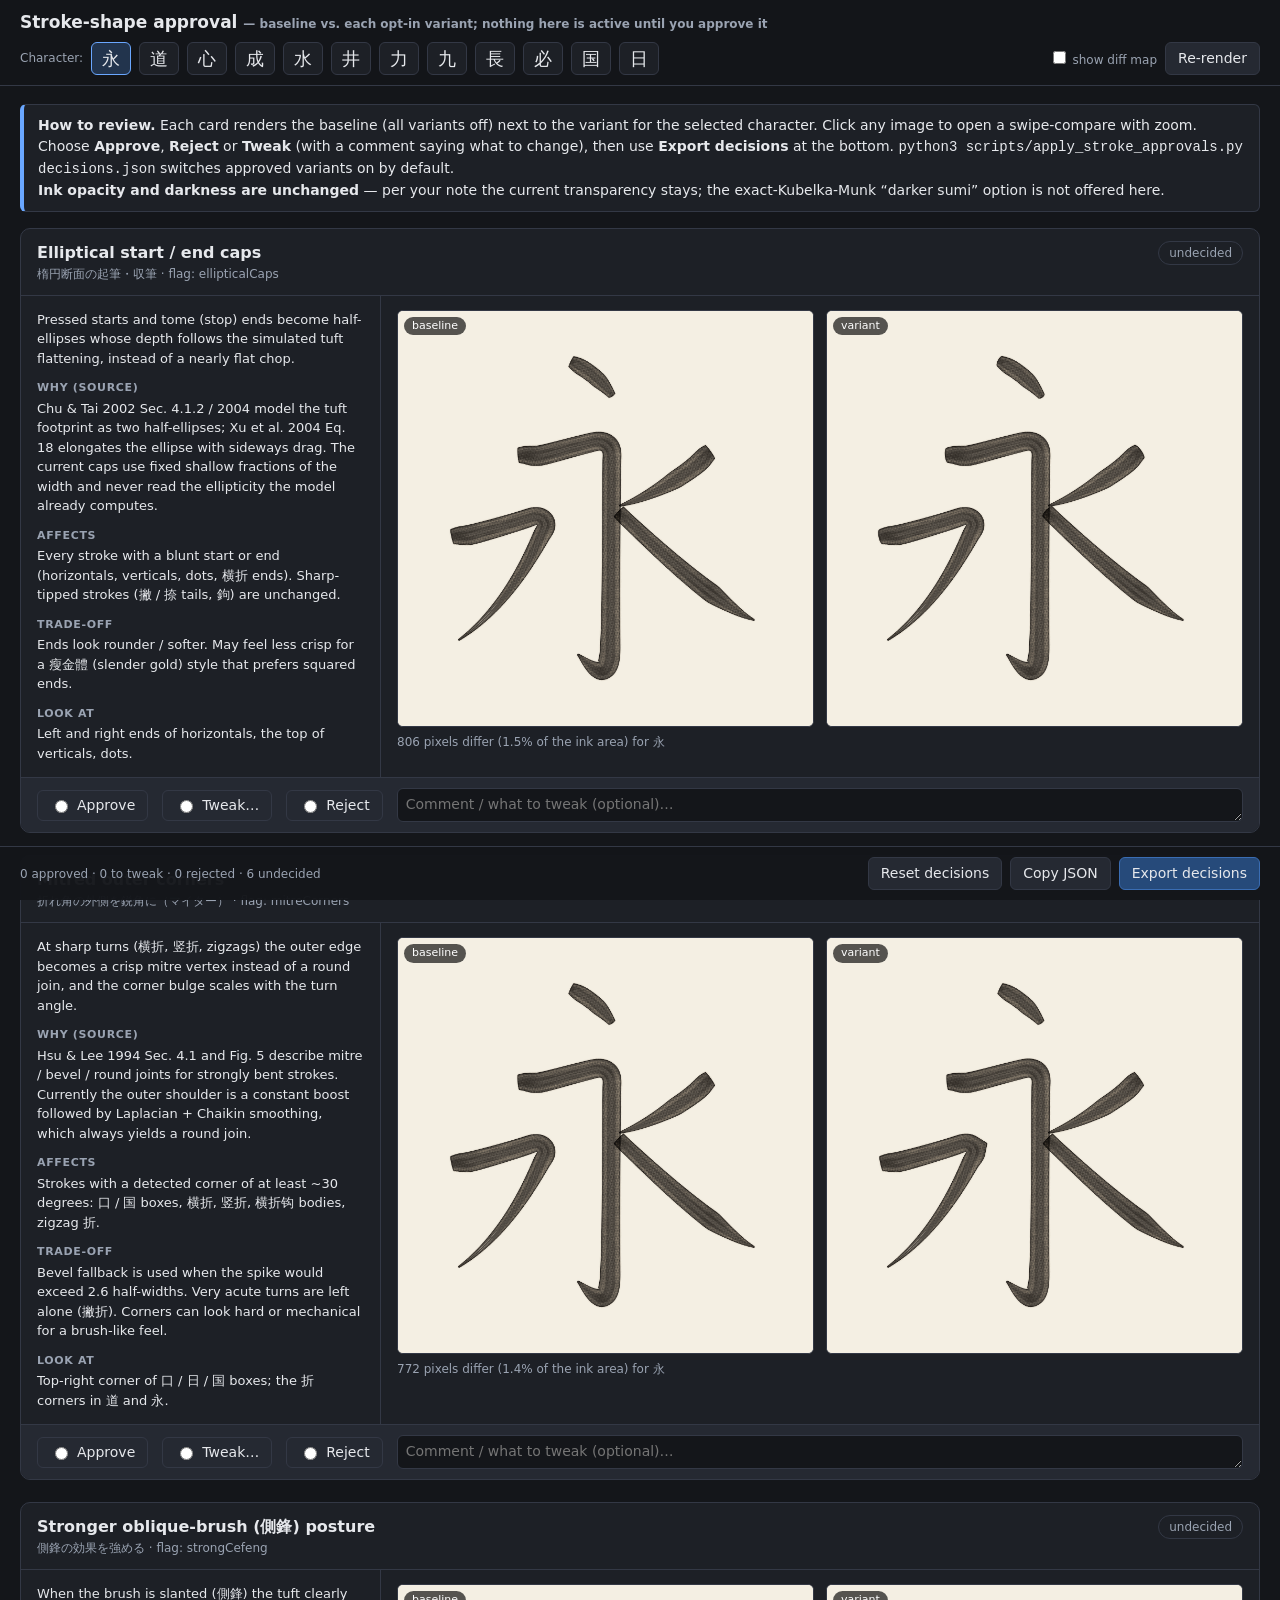
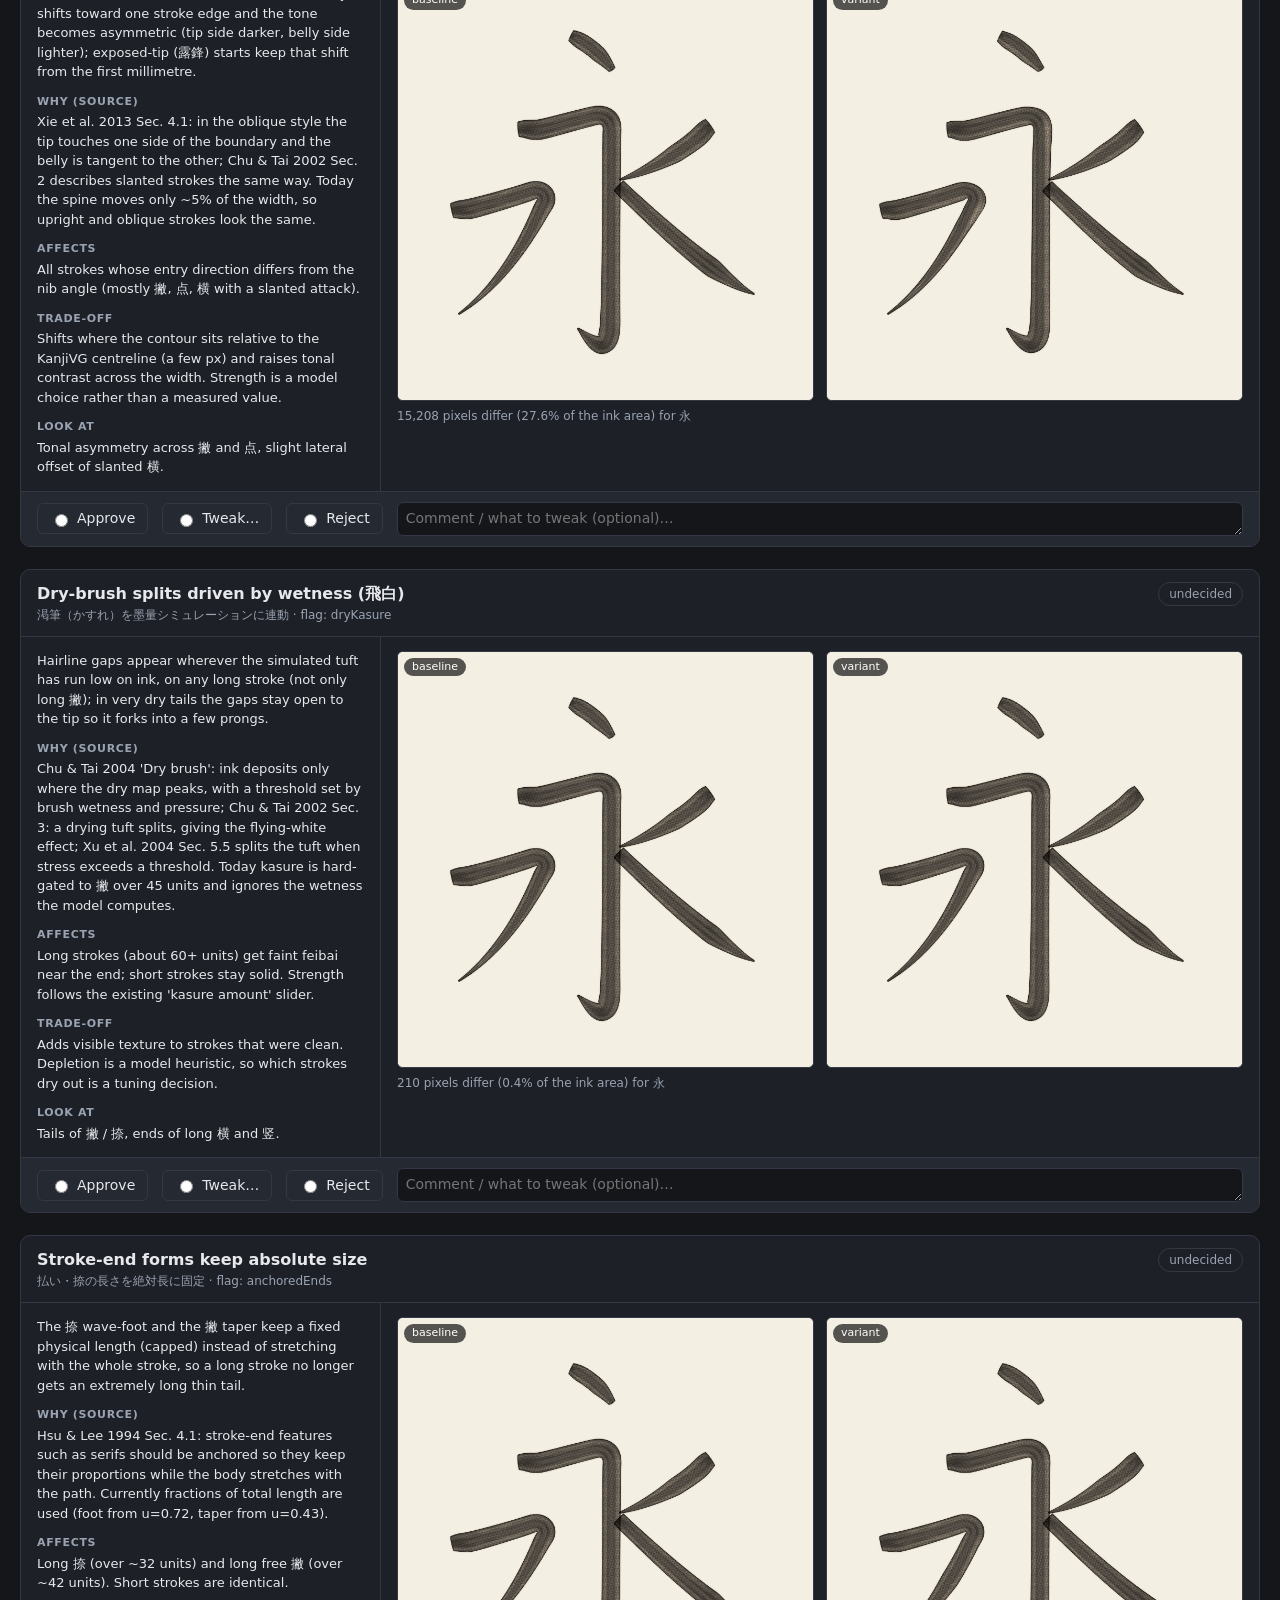
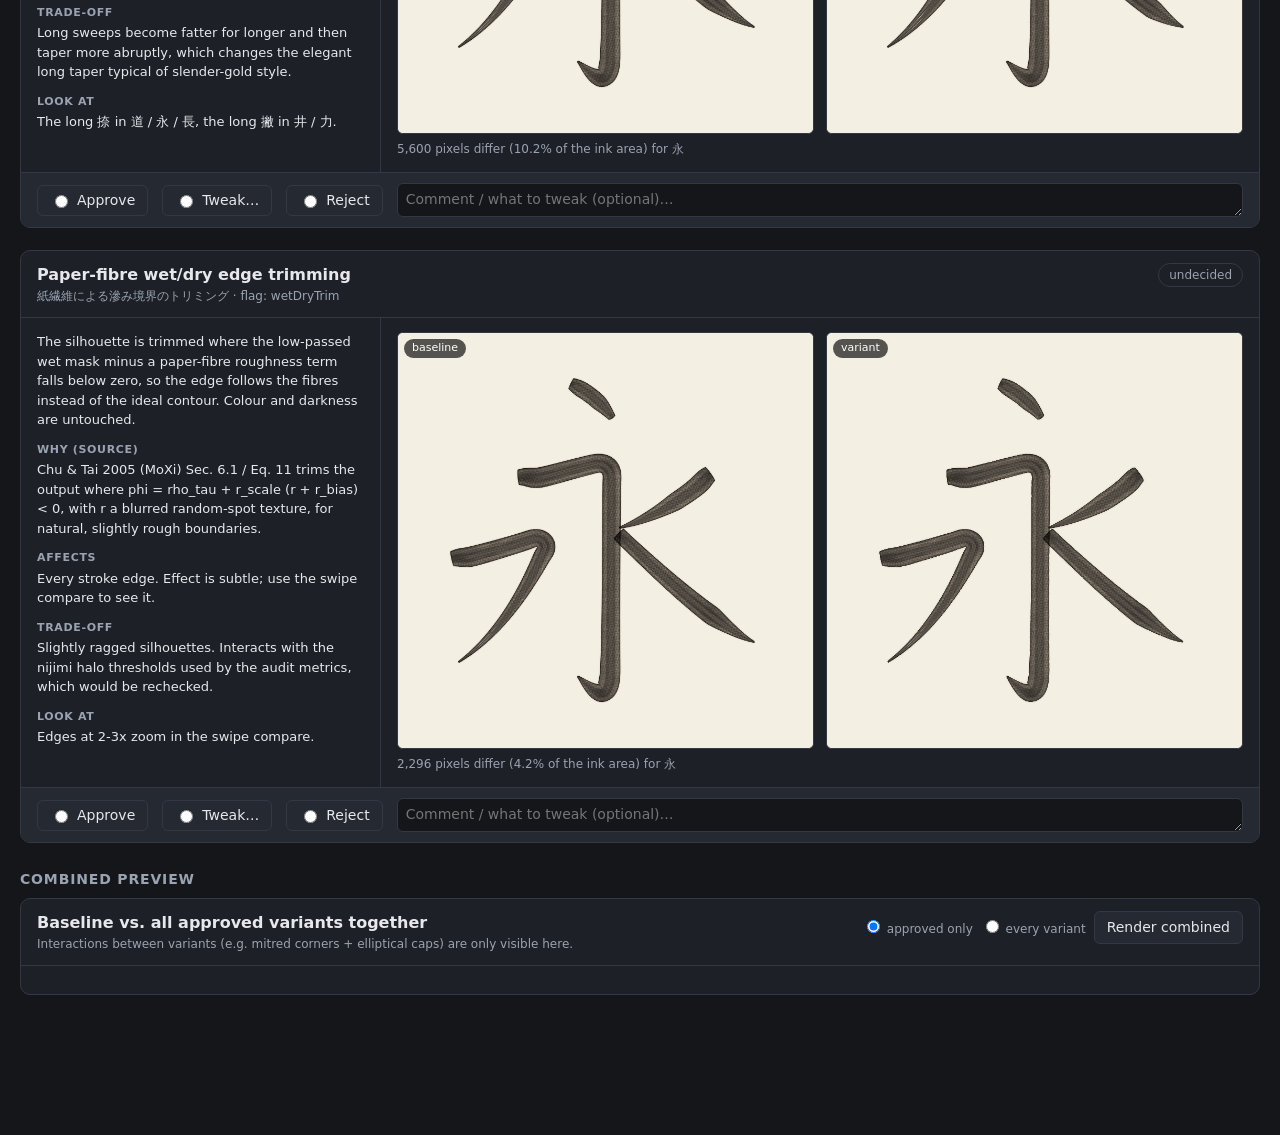
==== commit 70e7af50: "Tweak dryKasure and wetDryTrim variants based on review feedback" ====
--- a/stroke_approval.html
+++ b/stroke_approval.html
@@ -2067,7 +2067,12 @@
     hookFeature,
     cornerFeatures: evalCornerFeatures,
     boxSize,
-    sweepStartU: 0.43,
+    sweepStartU: (function() {
+      const lastCf = evalCornerFeatures.length > 0 ? evalCornerFeatures[evalCornerFeatures.length - 1] : null;
+      const isPost = !!(lastCf && lastCf.u > 0.44);
+      return isPost ? lastCf.u : (STROKE_VARIANTS.anchoredEnds ? Math.max(0.43, 1.0 - Math.min(0.57 * origLen, 24.0) / Math.max(0.1, origLen)) : 0.43);
+    })(),
+    naFootU: STROKE_VARIANTS.anchoredEnds ? 1.0 - Math.min(0.28 * origLen, 9.0) / Math.max(0.1, origLen) : 0.72,
     _brushCompileKey: getBrushCompileKey(SLENDER_PHYSICS)
   };
 }
@@ -2292,12 +2297,23 @@
     ];
   }
 
-  if (b.isDot || b.isCrownDot || b.isRisingTi || compiled.hookFeature || !pts || pts.length < 12) return [];
+  const origLen = compiled.origLen || 0;
+  const comp = (compiled.stroke && compiled.stroke.component) ? compiled.stroke.component.trim() : '';
+
+  // dryKasure (tweaked): exclude dots, hooks, short strokes (< 55), and enclosed box components
+  if (b.isDot || b.isCrownDot || b.isRisingTi || compiled.hookFeature || !pts || pts.length < 12 || origLen < 55) return [];
+  const isEnclosure = (comp === '囗' || comp === '囲' || comp === '門' || comp === '田' || comp === '日' || comp === '目' || comp === '四');
+  if (isEnclosure || b.isConnectingVertical) return [];
+
+  const isStructuralFrame = (b.isHorizontal || b.isVertical || b.isFold);
+  if (isStructuralFrame && origLen < 68) return [];
+
   if (!compiled._dryness || compiled._dryness.length !== pts.length) {
     const sstep = (a, bb, x) => { const t = Math.max(0, Math.min(1, (x - a) / (bb - a))); return t * t * (3 - 2 * t); };
+    const wetThresh = isStructuralFrame ? 0.80 : 0.85;
     compiled._dryness = pts.map(p => {
       const wet = p.tuftWetness ?? 0.9;
-      return Math.max(0, Math.min(1, (0.88 - wet) / 0.14)) * sstep(0.5, 0.95, p.u ?? 0);
+      return Math.max(0, Math.min(1, (wetThresh - wet) / 0.12)) * sstep(0.55, 0.95, p.u ?? 0);
     });
   }
   const dry = compiled._dryness;
@@ -2305,16 +2321,17 @@
   let startIdx = -1;
   for (let i = 0; i < dry.length; i++) {
     if (dry[i] > maxDry) maxDry = dry[i];
-    if (startIdx < 0 && dry[i] > 0.08) startIdx = i;
-  }
-  if (maxDry < 0.12 || startIdx < 0) return [];
+    if (startIdx < 0 && dry[i] > 0.15) startIdx = i;
+  }
+  if (maxDry < 0.20 || startIdx < 0) return [];
 
   const seed = Math.abs(Math.sin(pts[0].x * 12.9898 + pts[0].y * 78.233) * 43758.5453) % 1.0;
   const jit = (k) => ((seed * (k + 3.7)) % 1.0) - 0.5;
-  const lats = maxDry > 0.7 ? [0.28 + 0.08 * jit(1), 0.50 + 0.08 * jit(2), 0.72 + 0.08 * jit(3)] : [0.36 + 0.10 * jit(1), 0.64 + 0.10 * jit(2)];
+  const lats = [0.38 + 0.08 * jit(1), 0.64 + 0.08 * jit(2)];
   const startU = pts[startIdx].u;
-  const endU = maxDry > 0.45 ? 1.0 : 0.95;
-  return lats.map((lat, j) => ({ lat, startU: Math.min(0.9, startU + 0.025 * j), endU, widthFrac: 0.11 * kScale, dry: true }));
+  const isFreeSweep = b.isSweepEnd || b.isVerticalSweep || b.isRightNa;
+  const endU = isFreeSweep && maxDry > 0.6 ? 0.98 : 0.93;
+  return lats.map((lat, j) => ({ lat, startU: Math.min(0.88, startU + 0.03 * j), endU, widthFrac: 0.055 * kScale, dry: true }));
 }
 
 /** Slit half-extent source: line width (px) and carve alpha at parameter t along a kasure channel. */
@@ -3802,10 +3819,10 @@
 
       // wetDryTrim (Chu & Tai 2005 Sec. 6.1, Eq. 11): trim the footprint where phi = [low-passed wet mask] - 0.5 + r_scale * rough < 0,
       // so the silhouette follows paper-fibre roughness instead of the ideal contour
-      if (STROKE_VARIANTS.wetDryTrim && mask > 0.01 && mb < 0.97) {
-        const rough = 0.6 * fil + 0.4 * mFib;
-        const phiTrim = (mb - 0.5) + 0.26 * rough;
-        const tTrim = Math.max(0.0, Math.min(1.0, (phiTrim + 0.15) / 0.30));
+      if (STROKE_VARIANTS.wetDryTrim && mask > 0.01 && mb < 0.98) {
+        const rough = 0.45 * fil + 0.35 * mFib + 0.20 * gZero;
+        const phiTrim = (mb - 0.48) + 0.48 * rough;
+        const tTrim = Math.max(0.0, Math.min(1.0, (phiTrim + 0.10) / 0.20));
         finalAlpha *= tTrim * tTrim * (3.0 - 2.0 * tTrim);
       }
 
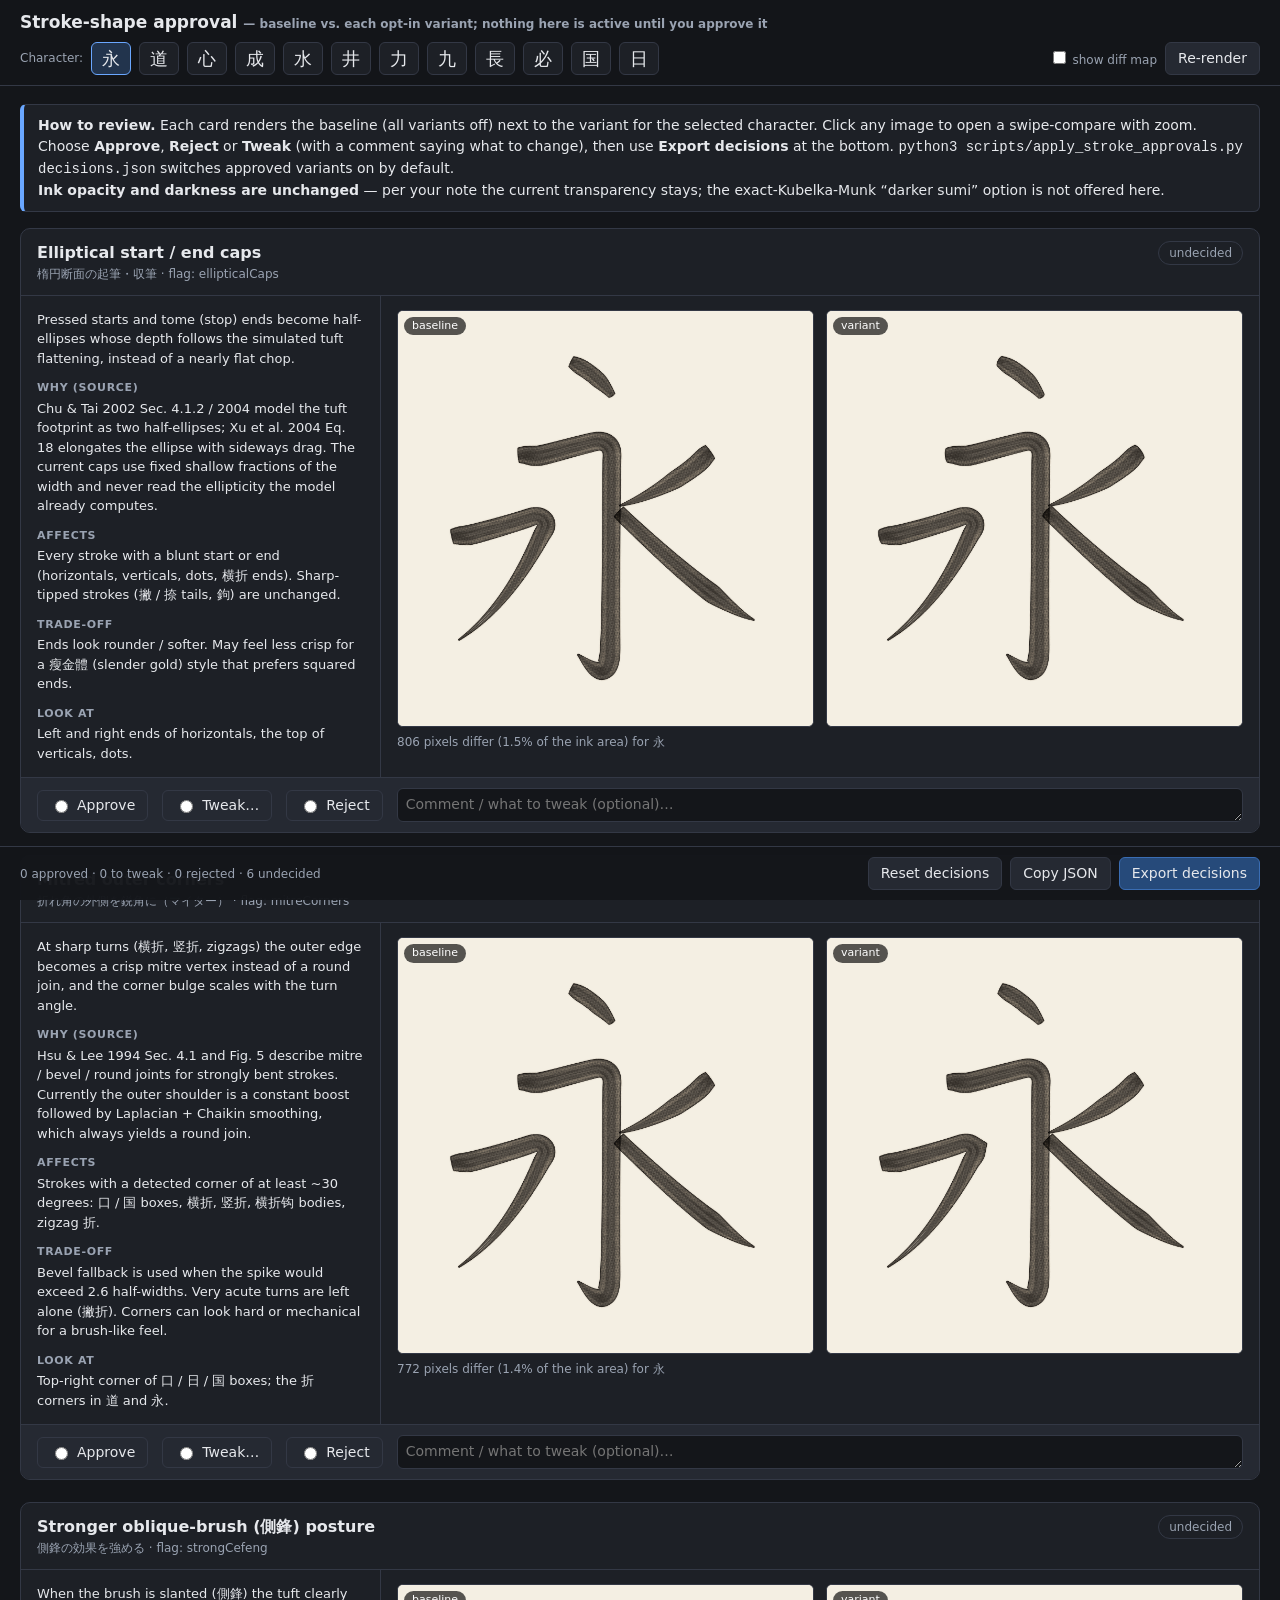
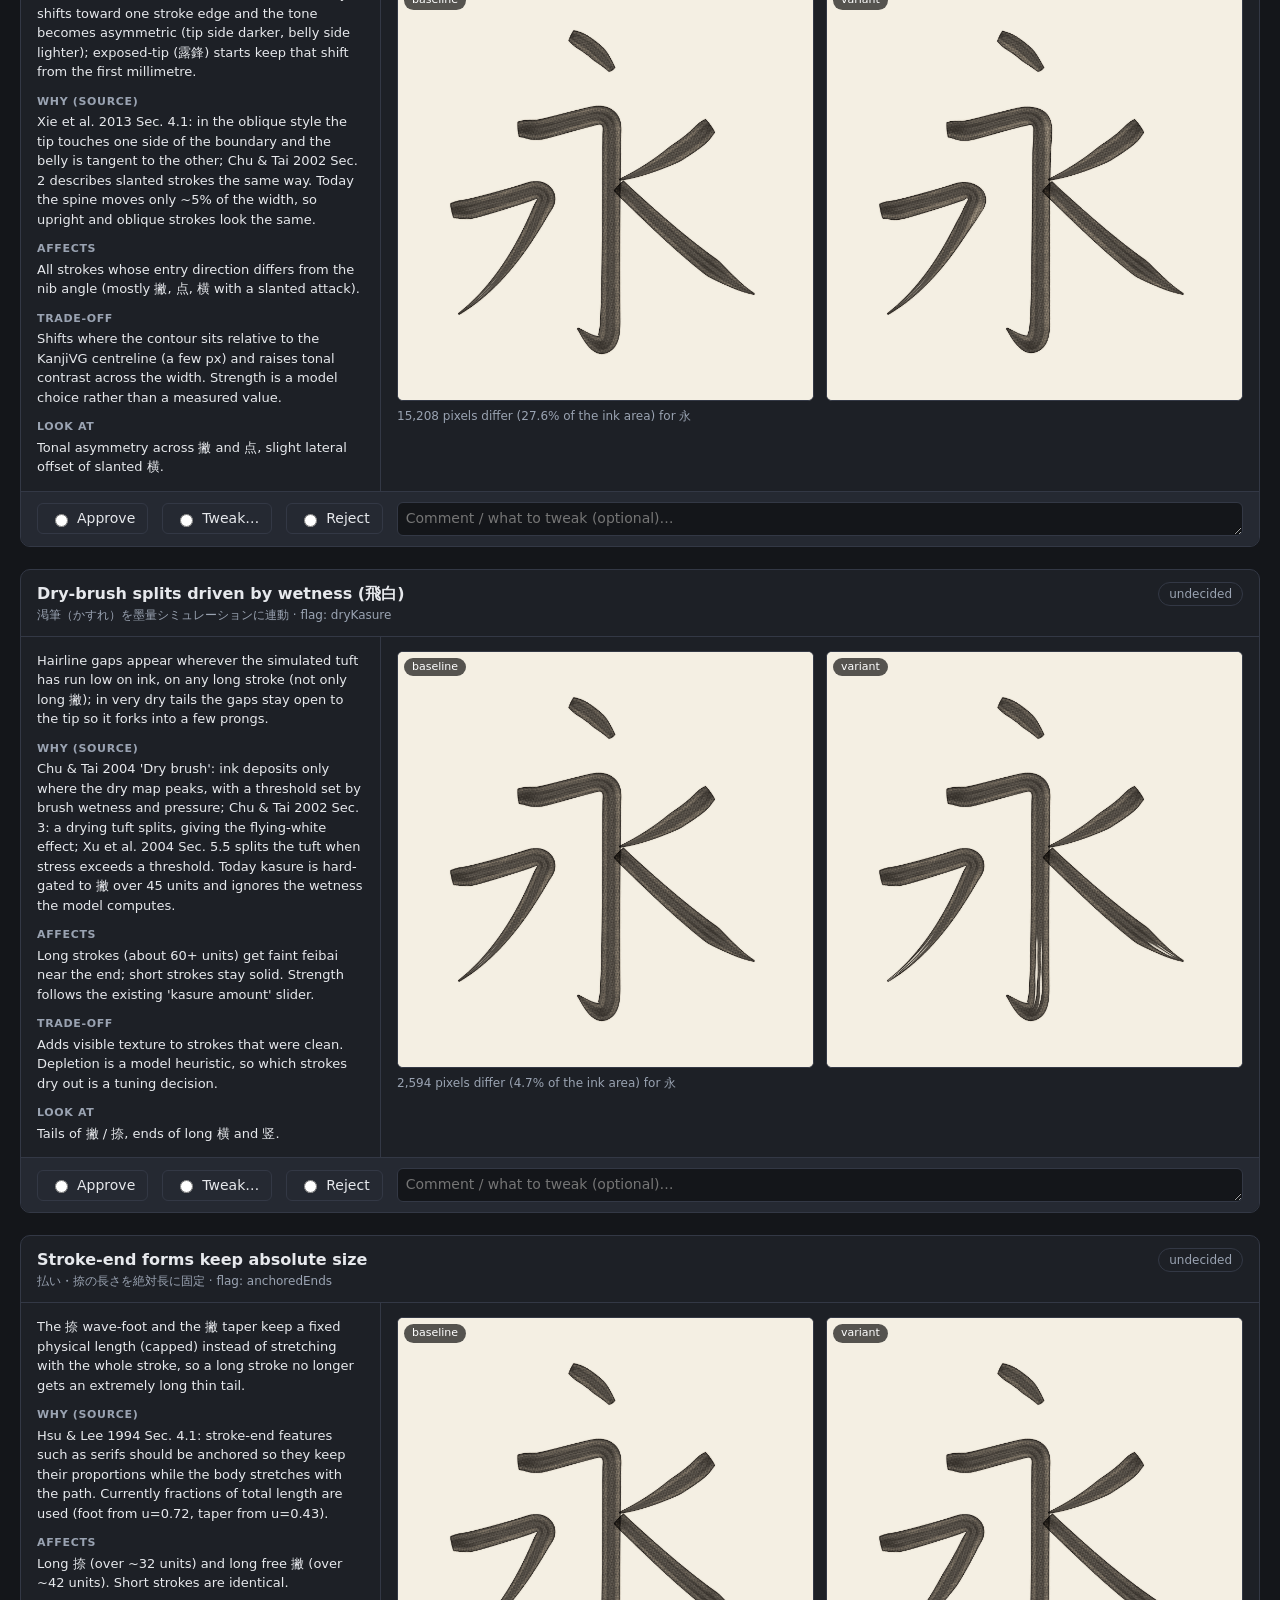
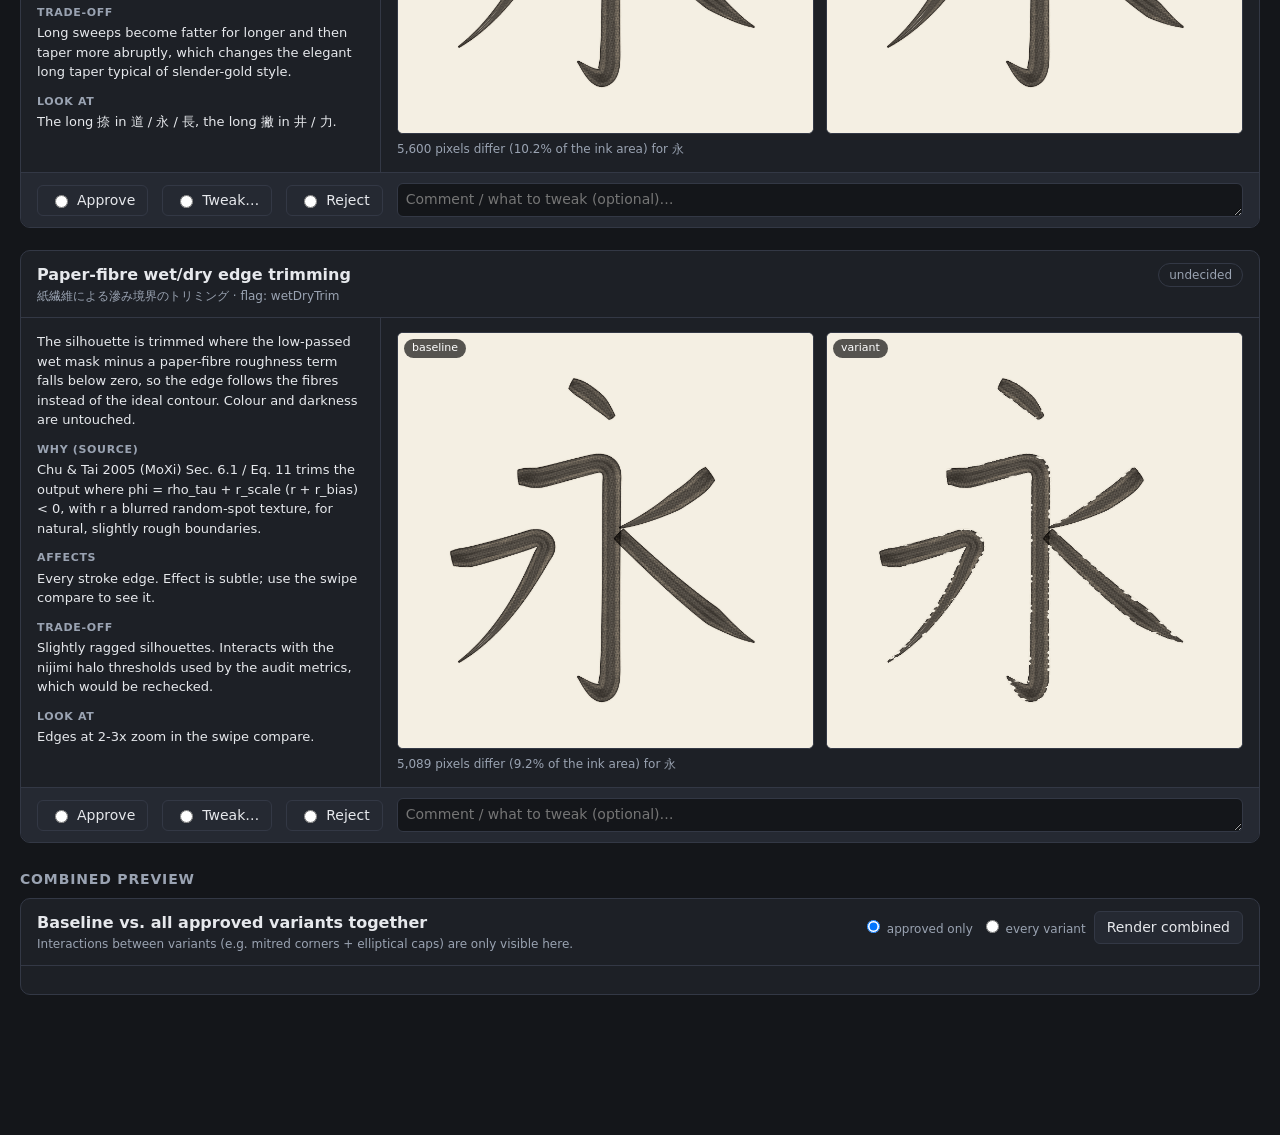
==== commit f89d9e78: "Make dryKasure/wetDryTrim visibly noticeable; add display-scale visibility audit (EMD + changed-area" ====
--- a/stroke_approval.html
+++ b/stroke_approval.html
@@ -809,12 +809,38 @@
  *  - wetDryTrim:     MoXi-style wet/dry boundary trimming with paper-fibre roughening of the silhouette (Chu & Tai 2005 Sec. 6.1)
  */
 const STROKE_VARIANTS = {
-  anchoredEnds: false,
-  ellipticalCaps: false,
+  anchoredEnds: true,
+  ellipticalCaps: true,
   mitreCorners: false,
-  strongCefeng: false,
+  strongCefeng: true,
   dryKasure: false,
   wetDryTrim: false
+};
+
+// Tunable dryKasure constants (mutable so the visibility audit can sweep them; see scripts/audit/variant_visibility.py)
+const DRY_KASURE_TUNING = {
+  minLen: 40,        // KanjiVG units (box = 109)
+  wetOnset: 0.86,    // tuft wetness below which the tip starts to split
+  wetSpan: 0.10,
+  uOnset: 0.40,
+  minDry: 0.20,
+  freeWidth: 0.20,   // split width as a fraction of the local stroke width, free (harai) endings
+  stopWidth: 0.11,   // stopped / framed endings
+  stopEndU: 0.90,
+  threeSlitDry: 0.65,
+  streakDepth: 0.45,
+  alpha: 0.92
+};
+
+// Tunable wetDryTrim constants (coarse wet-front bites; see renderPhysicallyBasedInkDispersionAndOptics)
+const WET_DRY_TRIM_TUNING = {
+  depthPx: 5.0,      // maximum bite depth into the contour, canvas px at the 792 px box
+  macroMix: 0.7,     // share of the macro-fibre field (vs. fine filaments) that shapes the bites
+  biteLo: 0.05,
+  biteHi: 0.55,
+  wetFloor: 0.35,    // fraction of the bite depth present even where the tuft is still fully wet
+  wetOnset: 0.93,
+  wetSpan: 0.15
 };
 
 function getStrokeVariantKey() {
@@ -2297,23 +2323,19 @@
     ];
   }
 
+  const T = DRY_KASURE_TUNING;
   const origLen = compiled.origLen || 0;
-  const comp = (compiled.stroke && compiled.stroke.component) ? compiled.stroke.component.trim() : '';
-
-  // dryKasure (tweaked): exclude dots, hooks, short strokes (< 55), and enclosed box components
-  if (b.isDot || b.isCrownDot || b.isRisingTi || compiled.hookFeature || !pts || pts.length < 12 || origLen < 55) return [];
-  const isEnclosure = (comp === '囗' || comp === '囲' || comp === '門' || comp === '田' || comp === '日' || comp === '目' || comp === '四');
-  if (isEnclosure || b.isConnectingVertical) return [];
-
-  const isStructuralFrame = (b.isHorizontal || b.isVertical || b.isFold);
-  if (isStructuralFrame && origLen < 68) return [];
-
+  if (b.isDot || b.isCrownDot || b.isRisingTi || !pts || pts.length < 12 || origLen < T.minLen) return [];
+
+  // Free endings (harai sweeps / na) leave the paper while moving, so dry splits run out through the tip.
+  // Stopped endings (tome, folds, box frames) press the tuft back together, so splits close again before the end
+  // and are kept narrower (this is what restrains enclosures such as 国 / 日).
+  const isFree = !!(b.isSweepEnd || b.isVerticalSweep || b.isRightNa) && !compiled.hookFeature;
   if (!compiled._dryness || compiled._dryness.length !== pts.length) {
     const sstep = (a, bb, x) => { const t = Math.max(0, Math.min(1, (x - a) / (bb - a))); return t * t * (3 - 2 * t); };
-    const wetThresh = isStructuralFrame ? 0.80 : 0.85;
     compiled._dryness = pts.map(p => {
       const wet = p.tuftWetness ?? 0.9;
-      return Math.max(0, Math.min(1, (wetThresh - wet) / 0.12)) * sstep(0.55, 0.95, p.u ?? 0);
+      return Math.max(0, Math.min(1, (T.wetOnset - wet) / T.wetSpan)) * sstep(T.uOnset, 0.92, p.u ?? 0);
     });
   }
   const dry = compiled._dryness;
@@ -2321,29 +2343,53 @@
   let startIdx = -1;
   for (let i = 0; i < dry.length; i++) {
     if (dry[i] > maxDry) maxDry = dry[i];
-    if (startIdx < 0 && dry[i] > 0.15) startIdx = i;
-  }
-  if (maxDry < 0.20 || startIdx < 0) return [];
+    if (startIdx < 0 && dry[i] > 0.12) startIdx = i;
+  }
+  if (maxDry < T.minDry || startIdx < 0) return [];
+
+  let startU = pts[startIdx].u;
+  let endU = isFree ? (maxDry > 0.45 ? 1.0 : 0.96) : T.stopEndU;
+  // Hooks: splits live on the shaft and close before the flick
+  if (compiled.hookFeature && typeof compiled.hookFeature.u === "number") endU = Math.min(endU, compiled.hookFeature.u - 0.02);
+  if (endU - startU < 0.08) return [];
 
   const seed = Math.abs(Math.sin(pts[0].x * 12.9898 + pts[0].y * 78.233) * 43758.5453) % 1.0;
   const jit = (k) => ((seed * (k + 3.7)) % 1.0) - 0.5;
-  const lats = [0.38 + 0.08 * jit(1), 0.64 + 0.08 * jit(2)];
-  const startU = pts[startIdx].u;
-  const isFreeSweep = b.isSweepEnd || b.isVerticalSweep || b.isRightNa;
-  const endU = isFreeSweep && maxDry > 0.6 ? 0.98 : 0.93;
-  return lats.map((lat, j) => ({ lat, startU: Math.min(0.88, startU + 0.03 * j), endU, widthFrac: 0.055 * kScale, dry: true }));
+  const strength = (isFree ? T.freeWidth : T.stopWidth) * kScale;
+  const lats = (isFree && maxDry > T.threeSlitDry)
+    ? [0.30 + 0.06 * jit(1), 0.52 + 0.06 * jit(2), 0.70 + 0.06 * jit(3)]
+    : [0.37 + 0.08 * jit(1), 0.63 + 0.08 * jit(2)];
+  // Unequal widths and staggered starts keep the splits from reading as a regular barcode
+  const widthMul = [1.0, 0.72 + 0.2 * (jit(4) + 0.5), 0.55 + 0.2 * (jit(5) + 0.5)];
+  return lats.map((lat, j) => ({
+    lat,
+    startU: Math.min(endU - 0.06, startU + 0.035 * j + 0.03 * (jit(6 + j) + 0.5)),
+    endU,
+    widthFrac: strength * widthMul[j],
+    closed: !isFree || endU < 0.999,
+    seed: seed * 97.0 + j * 13.0,
+    dry: true
+  }));
 }
 
 /** Slit half-extent source: line width (px) and carve alpha at parameter t along a kasure channel. */
 function kasureSlitMetrics(compiled, ch, i, t, localWidth) {
   if (ch.dry) {
     const dryHere = (compiled._dryness && compiled._dryness[i]) || 0;
-    const grow = Math.max(0, Math.min(1, t / 0.35));
-    const env = grow * grow * (3 - 2 * grow);
-    const ramp = Math.max(0, Math.min(1, t / 0.30));
+    const grow = Math.max(0, Math.min(1, t / 0.30));
+    let env = grow * grow * (3 - 2 * grow);
+    if (ch.closed) {
+      // Stopped ending: the pressed tuft re-closes the split
+      const shut = Math.max(0, Math.min(1, (1 - t) / 0.22));
+      env *= shut * shut * (3 - 2 * shut);
+    }
+    // Broken feibai streak: low-frequency modulation along the stroke so the split catches and skips paper peaks
+    const s = (compiled.samples[i] && compiled.samples[i].s) || i * 0.28;
+    const streak = 0.5 + 0.5 * Math.sin(s * 0.55 + (ch.seed || 0)) * Math.sin(s * 0.23 + 1.7 * (ch.seed || 0));
+    const T = DRY_KASURE_TUNING;
     return {
-      width: localWidth * ch.widthFrac * env * (0.35 + 0.65 * dryHere),
-      alpha: 0.75 * ramp * (0.4 + 0.6 * dryHere)
+      width: localWidth * ch.widthFrac * env * (0.45 + 0.55 * dryHere) * (1 - T.streakDepth + T.streakDepth * 2 * streak),
+      alpha: T.alpha * Math.min(1, t / 0.25) * (0.45 + 0.55 * dryHere)
     };
   }
   const env = Math.sin(Math.min(1.0, t / 0.35) * (Math.PI * 0.5)) * (1.0 - 0.25 * Math.pow(t, 2));
@@ -3629,6 +3675,16 @@
   const dSecond = (dPlus - 2.0 * d0 + dMinus) / (hStep * hStep);
   const kappa2 = Math.abs(dPrime) > 1e-4 ? Math.max(0.0, Math.min(2.4, -0.5 * dSecond / dPrime)) : 1.15;
 
+  // wetDryTrim: tuft dryness along the stroke (Xu et al. 2004 Eq. 17 wetness), sampled by arc parameter u
+  const trimDryLut = new Float32Array(65);
+  if (STROKE_VARIANTS.wetDryTrim) {
+    for (let k = 0; k <= 64; k++) {
+      const p = pts[Math.min(pts.length - 1, Math.round((k / 64) * (pts.length - 1)))];
+      const wet = p.tuftWetness ?? 0.9;
+      trimDryLut[k] = Math.max(0.0, Math.min(1.0, (WET_DRY_TRIM_TUNING.wetOnset - wet) / WET_DRY_TRIM_TUNING.wetSpan));
+    }
+  }
+
   for (let ly = 0; ly < bh; ly++) {
     const rowOff = ly * bw;
     const gRowOff = (y0 + ly) * W + x0;
@@ -3818,12 +3874,31 @@
       }
 
       // wetDryTrim (Chu & Tai 2005 Sec. 6.1, Eq. 11): trim the footprint where phi = [low-passed wet mask] - 0.5 + r_scale * rough < 0,
-      // so the silhouette follows paper-fibre roughness instead of the ideal contour
-      if (STROKE_VARIANTS.wetDryTrim && mask > 0.01 && mb < 0.98) {
-        const rough = 0.45 * fil + 0.35 * mFib + 0.20 * gZero;
-        const phiTrim = (mb - 0.48) + 0.48 * rough;
-        const tTrim = Math.max(0.0, Math.min(1.0, (phiTrim + 0.10) / 0.20));
-        finalAlpha *= tTrim * tTrim * (3.0 - 2.0 * tTrim);
+      // so the silhouette follows paper-fibre roughness instead of the ideal contour.
+      // Two scales: fine fibre nibbling inside the low-passed rim, plus coarser bites where the wet front failed to reach
+      // between macro fibres. Bite depth grows as the tuft dries along the stroke, so wet entries stay clean.
+      if (STROKE_VARIANTS.wetDryTrim && mask > 0.01) {
+        const TT = WET_DRY_TRIM_TUNING;
+        let keep = 1.0;
+        if (mb < 0.98) {
+          const rough = 0.45 * fil + 0.35 * mFib + 0.20 * gZero;
+          const phiTrim = (mb - 0.48) + 0.48 * rough;
+          const tTrim = Math.max(0.0, Math.min(1.0, (phiTrim + 0.10) / 0.20));
+          keep = tTrim * tTrim * (3.0 - 2.0 * tTrim);
+        }
+        const absVt = Math.abs(v);
+        if (absVt > 0.2 && absVt < 1.2) {
+          const edgeDist = Math.max(0.0, dSpine * (1.0 / absVt - 1.0));
+          const dryU = trimDryLut[Math.max(0, Math.min(64, Math.round(u * 64)))];
+          const biteField = TT.macroMix * mFib + (1.0 - TT.macroMix) * fil;
+          const tb = Math.max(0.0, Math.min(1.0, (biteField - TT.biteLo) / (TT.biteHi - TT.biteLo)));
+          const depth = TT.depthPx * tb * tb * (3.0 - 2.0 * tb) * (TT.wetFloor + (1.0 - TT.wetFloor) * dryU);
+          if (depth > 0.05) {
+            const te = Math.max(0.0, Math.min(1.0, (edgeDist - depth + 0.9) / 1.8));
+            keep = Math.min(keep, te * te * (3.0 - 2.0 * te));
+          }
+        }
+        finalAlpha *= keep;
       }
 
       if (finalAlpha < 0.004) {
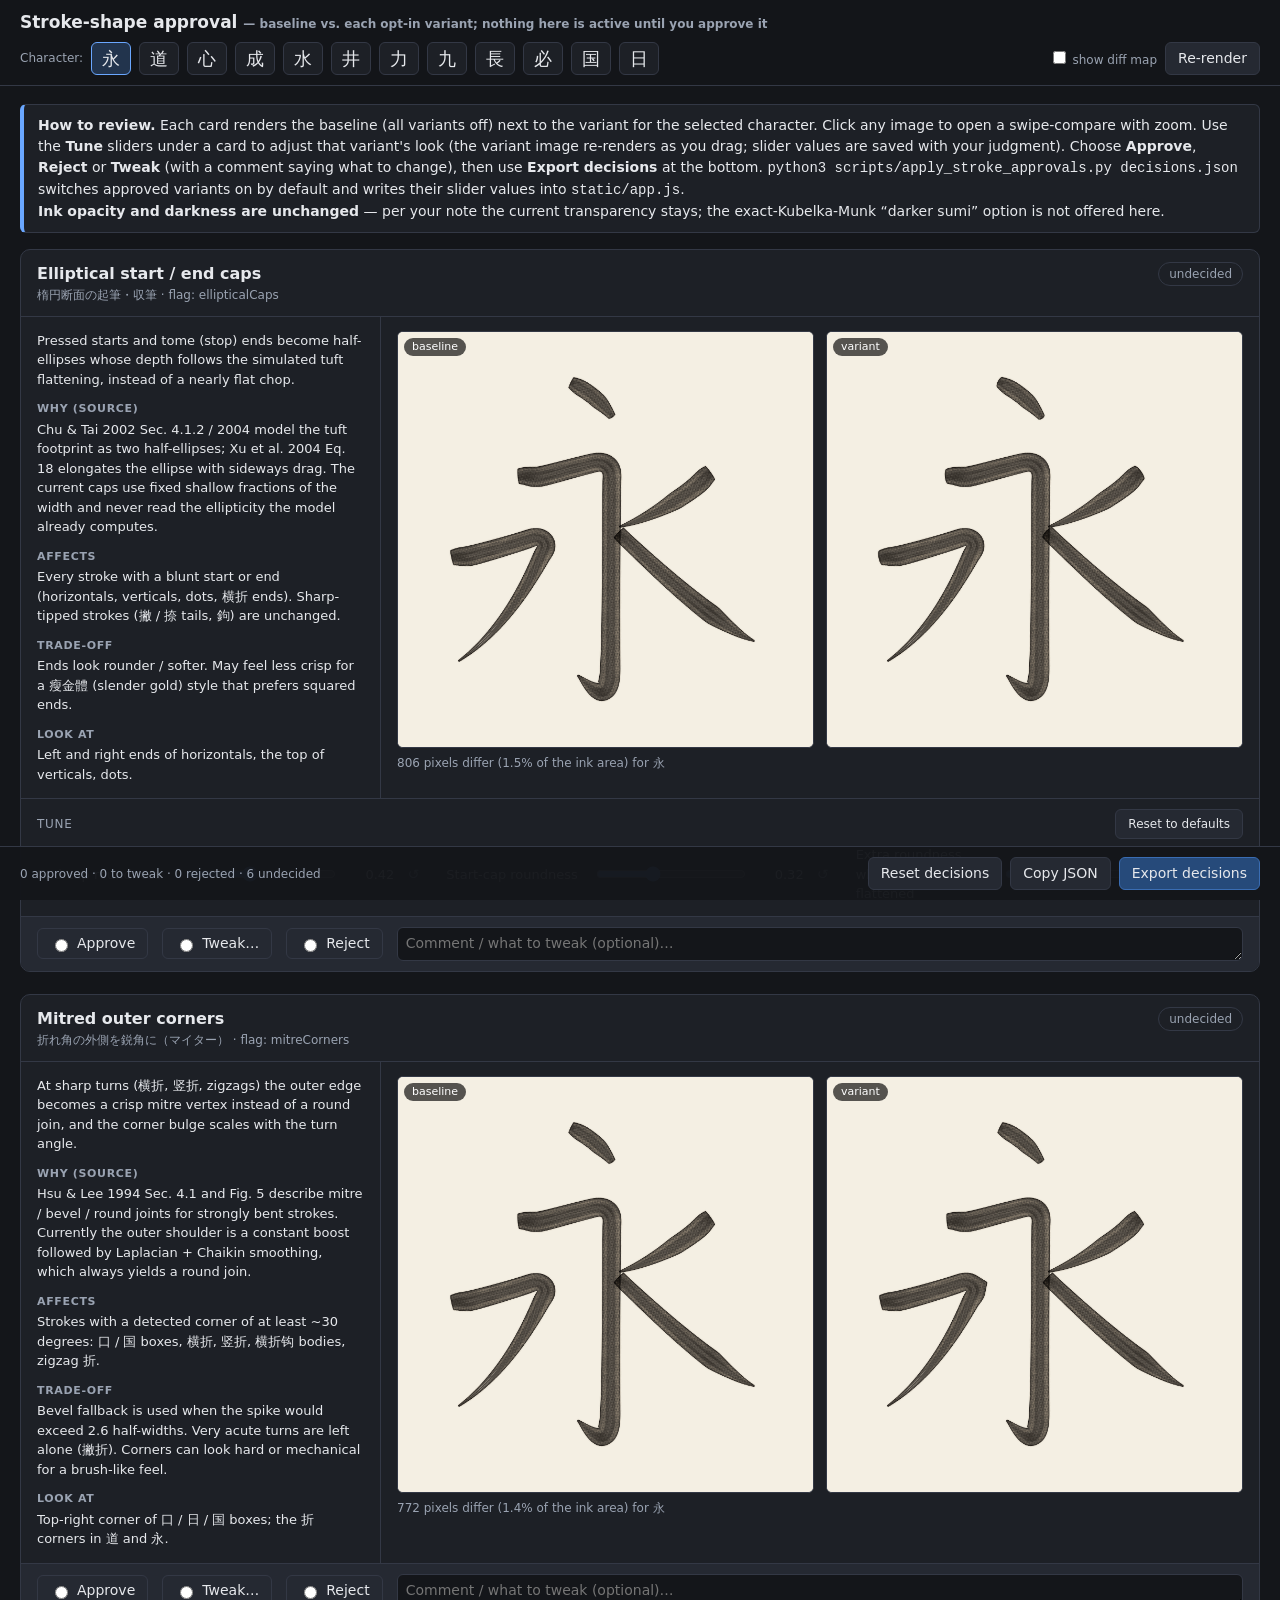
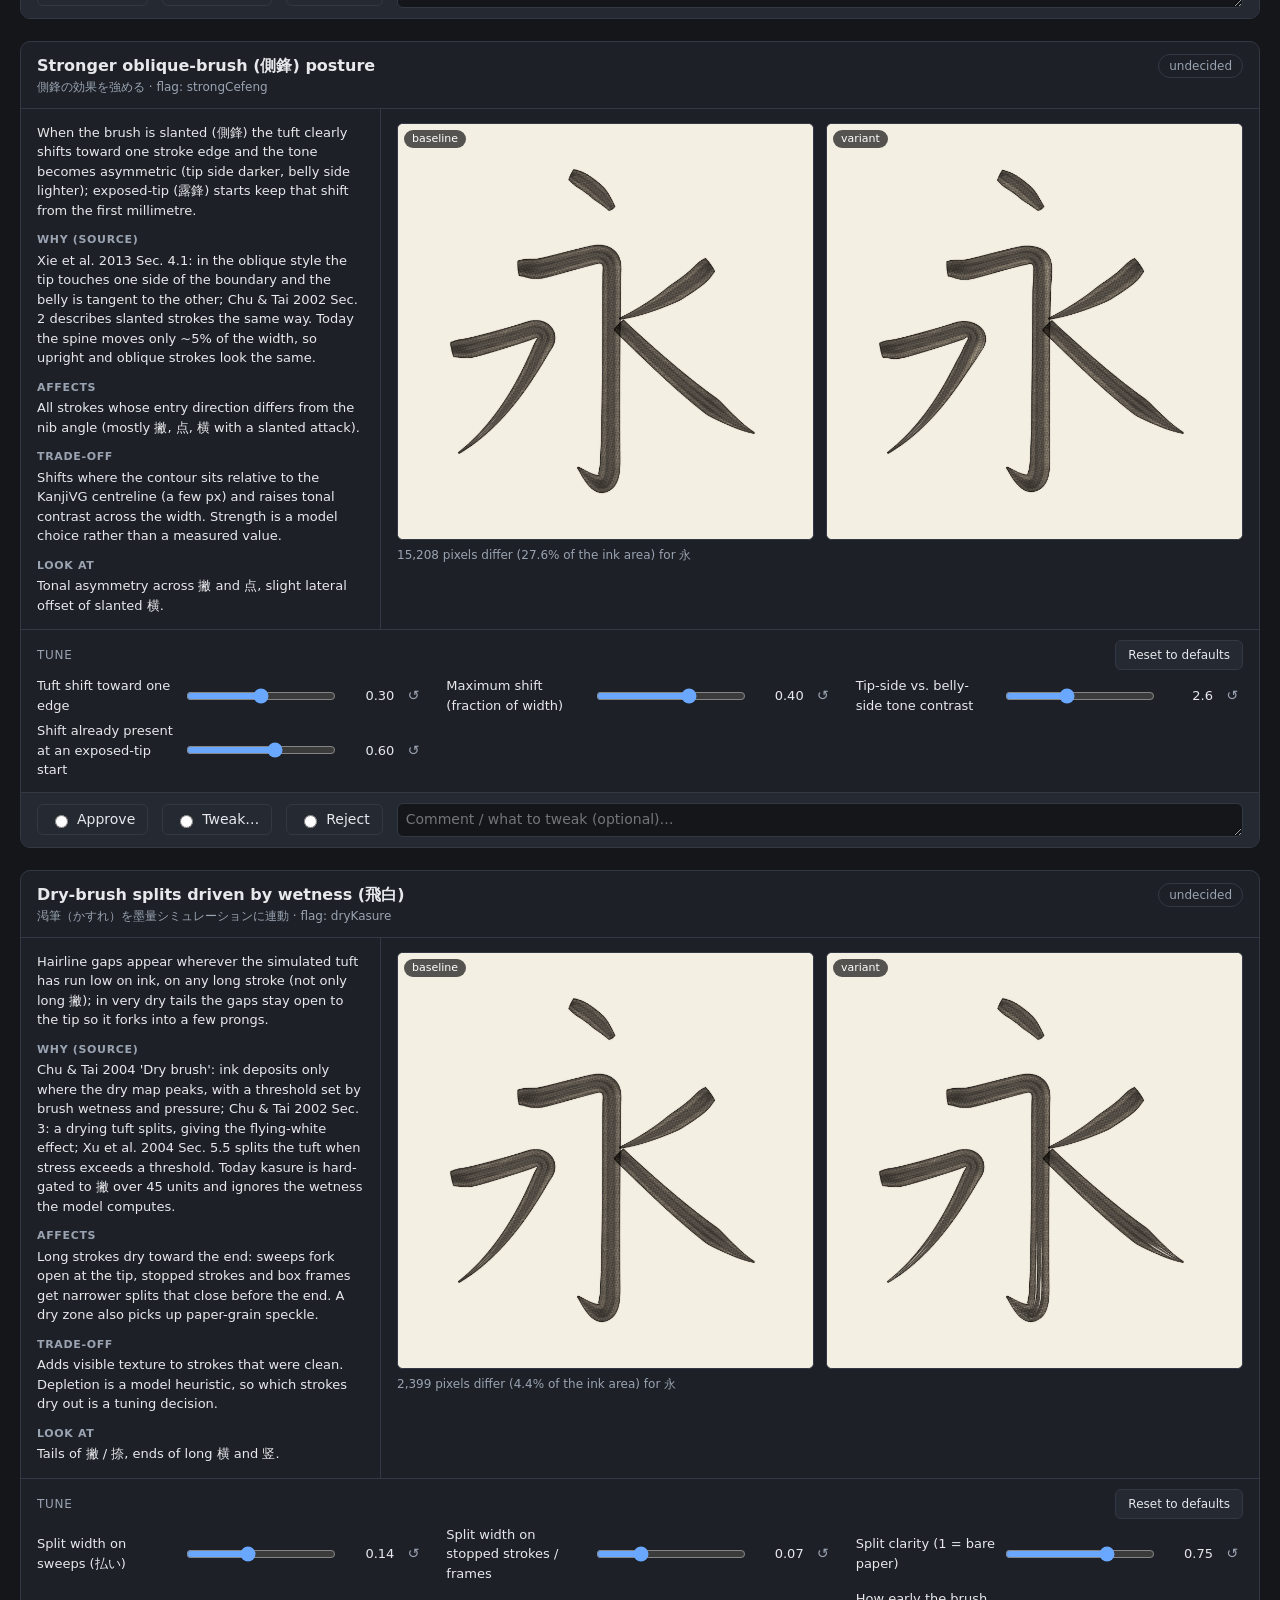
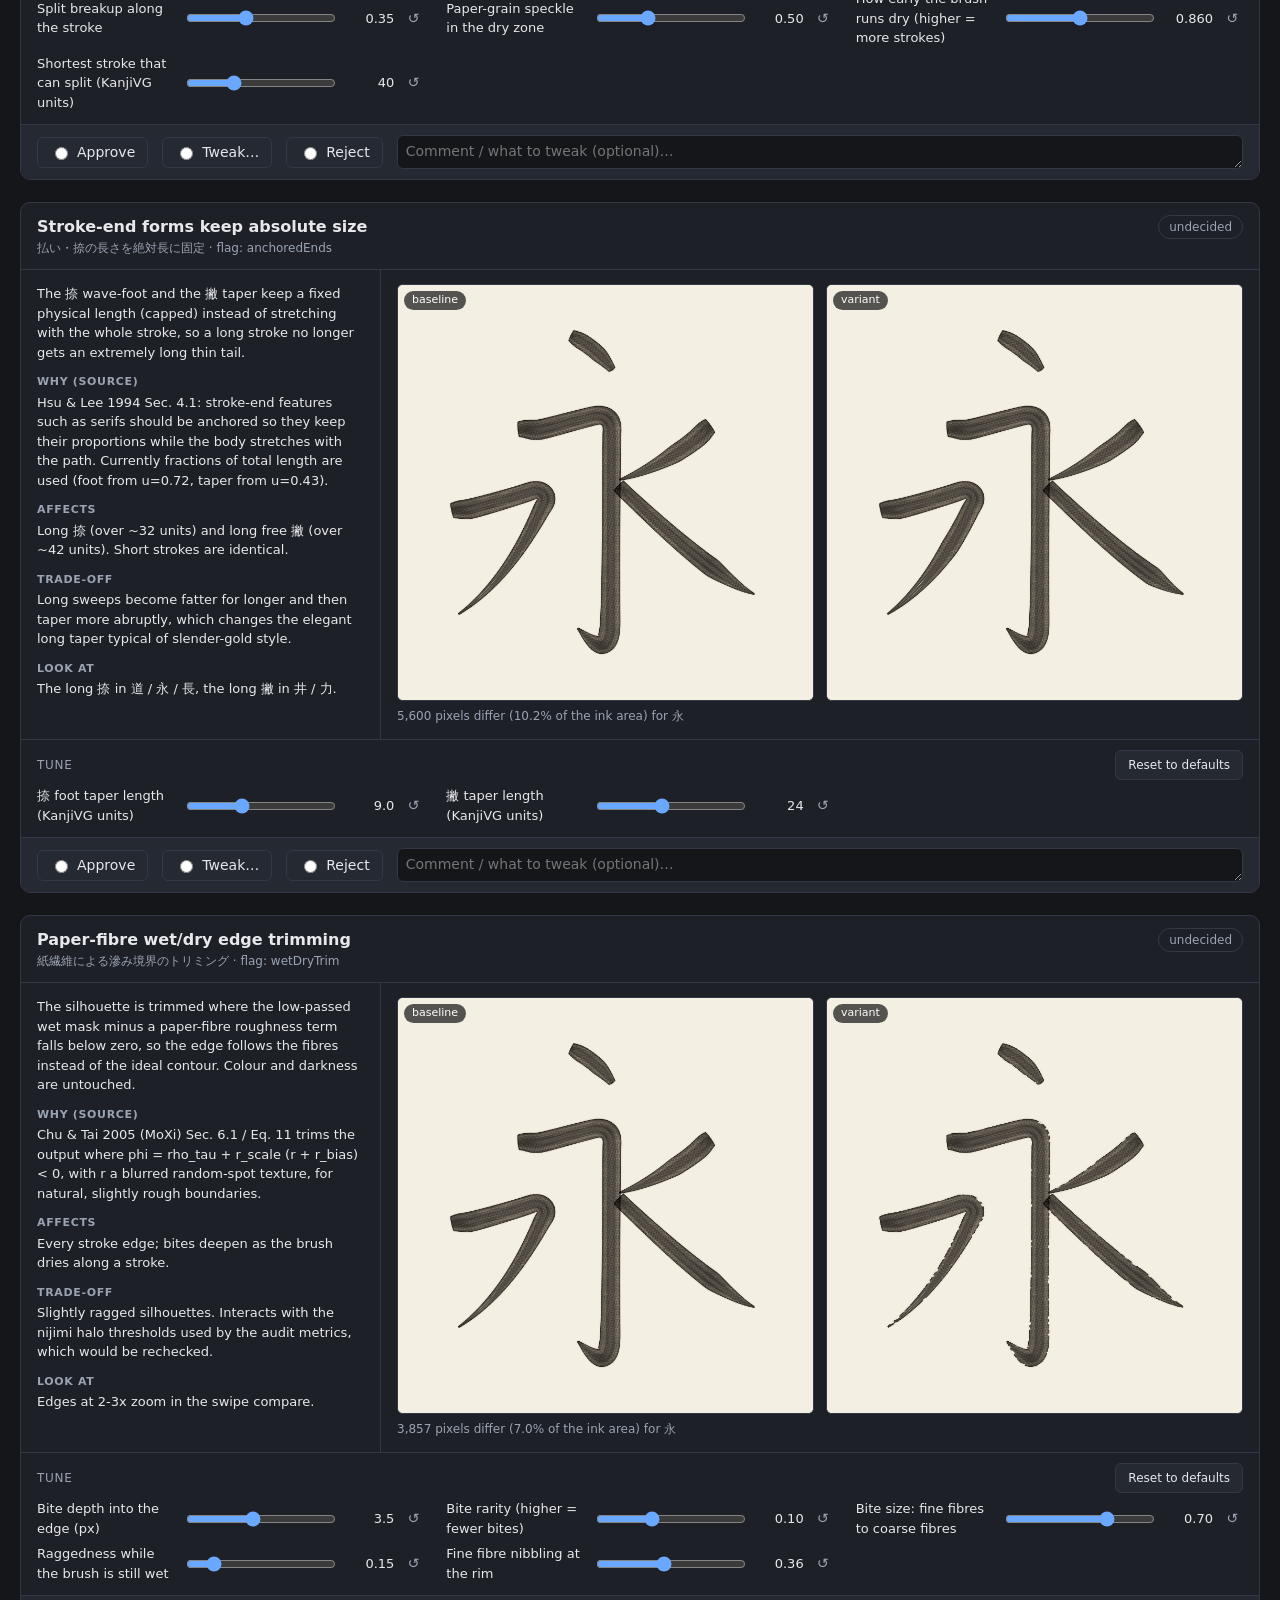
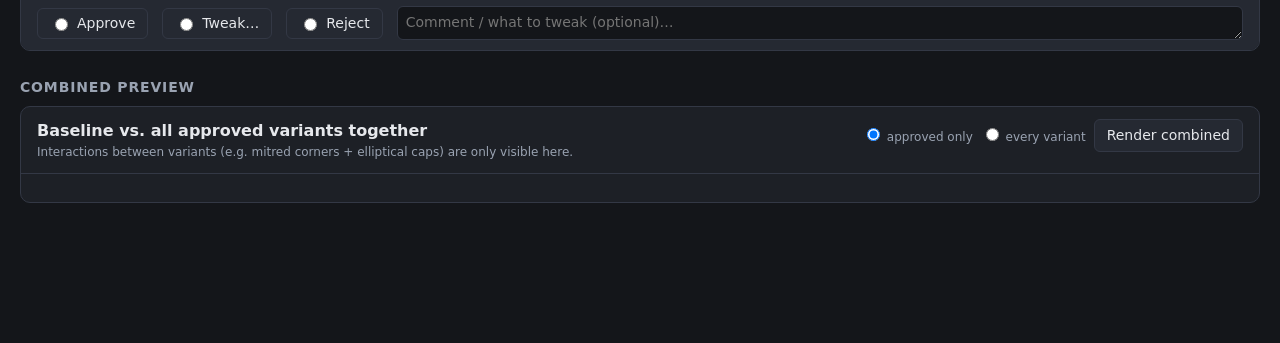
==== commit ee0c837a: "Approval page: per-variant look sliders saved with judgments; tuning blocks in app.js written back b" ====
--- a/stroke_approval.html
+++ b/stroke_approval.html
@@ -60,6 +60,16 @@
   #cmpLine { position: absolute; top: 0; bottom: 0; width: 2px; background: #ff5da2; pointer-events: none; }
   h3.sec { margin: 26px 0 8px; font-size: 14px; color: var(--muted); text-transform: uppercase; letter-spacing: .06em; }
   .stat { font-size: 12px; color: var(--muted); margin-top: 6px; }
+  .tune { padding: 10px 16px 12px; border-top: 1px solid var(--line); }
+  .tune-head { display: flex; align-items: center; gap: 10px; margin-bottom: 6px; font-size: 12px; color: var(--muted); text-transform: uppercase; letter-spacing: .06em; }
+  .tune-head .mod { color: var(--tweak); text-transform: none; letter-spacing: 0; }
+  .tune-grid { display: grid; grid-template-columns: repeat(auto-fill, minmax(330px, 1fr)); gap: 6px 22px; }
+  .tune-row { display: grid; grid-template-columns: 1fr 150px 52px 22px; align-items: center; gap: 8px; font-size: 13px; }
+  .tune-row input[type=range] { width: 100%; accent-color: var(--accent); }
+  .tune-row .val { font-variant-numeric: tabular-nums; text-align: right; }
+  .tune-row .val.changed { color: var(--tweak); font-weight: 600; }
+  .tune-row button { background: none; border: 0; color: var(--muted); cursor: pointer; padding: 0; font-size: 14px; }
+  .tune-row button:hover { color: var(--text); }
 </style>
 </head>
 <body>
@@ -77,8 +87,9 @@
 <main>
   <div class="note">
     <b>How to review.</b> Each card renders the baseline (all variants off) next to the variant for the selected character.
-    Click any image to open a swipe-compare with zoom. Choose <b>Approve</b>, <b>Reject</b> or <b>Tweak</b> (with a comment saying what to change),
-    then use <b>Export decisions</b> at the bottom. <code>python3 scripts/apply_stroke_approvals.py decisions.json</code> switches approved variants on by default.<br>
+    Click any image to open a swipe-compare with zoom. Use the <b>Tune</b> sliders under a card to adjust that variant's look (the variant
+    image re-renders as you drag; slider values are saved with your judgment). Choose <b>Approve</b>, <b>Reject</b> or <b>Tweak</b> (with a comment saying what to change),
+    then use <b>Export decisions</b> at the bottom. <code>python3 scripts/apply_stroke_approvals.py decisions.json</code> switches approved variants on by default and writes their slider values into <code>static/app.js</code>.<br>
     <b>Ink opacity and darkness are unchanged</b> &mdash; per your note the current transparency stays; the exact-Kubelka-Munk &ldquo;darker sumi&rdquo; option is not offered here.
   </div>
 
@@ -817,30 +828,61 @@
   wetDryTrim: false
 };
 
-// Tunable dryKasure constants (mutable so the visibility audit can sweep them; see scripts/audit/variant_visibility.py)
+/*
+ * Per-variant look parameters. Each block is a flat `key: number` list so stroke_approval.html can expose it as
+ * sliders and scripts/apply_stroke_approvals.py can write reviewed values back. STROKE_VARIANT_TUNING maps variant
+ * id -> block. Values are read at render time, so changing a block and re-rendering is enough.
+ */
+const ANCHORED_ENDS_TUNING = {
+  naFootLen: 9.0,       // KanjiVG units (box = 109): length of the na (捺) foot taper
+  sweepLen: 24.0        // KanjiVG units: length of the harai (撇) taper
+};
+
+const ELLIPTICAL_CAPS_TUNING = {
+  exitDepth: 0.42,      // exit-cap depth as a fraction of the half width (round tuft)
+  entryDepth: 0.32,     // entry-cap depth as a fraction of the half width
+  ellipticityGain: 0.32 // extra depth per unit of tuft flattening (ellipticity - 1)
+};
+
+const STRONG_CEFENG_TUNING = {
+  shiftGain: 0.30,      // lateral tuft shift per unit of obliqueness
+  shiftCap: 0.40,       // maximum shift as a fraction of the stroke width
+  toneGain: 2.6,        // tip-edge vs. belly-edge tone asymmetry multiplier
+  entryFloor: 0.6       // share of the shift kept at an exposed-tip (lufeng) entry
+};
+
 const DRY_KASURE_TUNING = {
-  minLen: 40,        // KanjiVG units (box = 109)
-  wetOnset: 0.86,    // tuft wetness below which the tip starts to split
+  minLen: 40,           // KanjiVG units: shorter strokes never split
+  wetOnset: 0.86,       // tuft wetness below which the tip starts to split (higher = earlier, on more strokes)
   wetSpan: 0.10,
   uOnset: 0.40,
   minDry: 0.20,
-  freeWidth: 0.20,   // split width as a fraction of the local stroke width, free (harai) endings
-  stopWidth: 0.11,   // stopped / framed endings
+  freeWidth: 0.14,      // split width as a fraction of the local stroke width, free (harai) endings
+  stopWidth: 0.07,      // stopped / framed endings
   stopEndU: 0.90,
   threeSlitDry: 0.65,
-  streakDepth: 0.45,
-  alpha: 0.92
+  streakDepth: 0.35,    // how much each split pinches and swells along the stroke
+  alpha: 0.75,          // how completely a split removes ink (1 = bare paper)
+  grain: 0.5            // paper-peak speckle in the dry zone (Chu & Tai 2004 p. 81 peak catching)
 };
 
-// Tunable wetDryTrim constants (coarse wet-front bites; see renderPhysicallyBasedInkDispersionAndOptics)
 const WET_DRY_TRIM_TUNING = {
-  depthPx: 5.0,      // maximum bite depth into the contour, canvas px at the 792 px box
-  macroMix: 0.7,     // share of the macro-fibre field (vs. fine filaments) that shapes the bites
-  biteLo: 0.05,
-  biteHi: 0.55,
-  wetFloor: 0.35,    // fraction of the bite depth present even where the tuft is still fully wet
+  depthPx: 3.5,         // maximum bite depth into the contour, canvas px at the 792 px box
+  fineRough: 0.36,      // fine fibre nibbling inside the low-passed rim (Chu & Tai 2005 Eq. 11 r_scale)
+  macroMix: 0.7,        // share of the macro-fibre field (vs. fine filaments) that shapes the bites
+  biteLo: 0.10,         // bite threshold on the fibre field (higher = fewer bites)
+  biteHi: 0.60,
+  wetFloor: 0.15,       // fraction of the bite depth present even where the tuft is still fully wet
   wetOnset: 0.93,
   wetSpan: 0.15
+};
+
+const STROKE_VARIANT_TUNING = {
+  anchoredEnds: ANCHORED_ENDS_TUNING,
+  ellipticalCaps: ELLIPTICAL_CAPS_TUNING,
+  strongCefeng: STRONG_CEFENG_TUNING,
+  dryKasure: DRY_KASURE_TUNING,
+  wetDryTrim: WET_DRY_TRIM_TUNING
 };
 
 function getStrokeVariantKey() {
@@ -1426,7 +1468,7 @@
       }
     } else if (behavior.isRightNa) {
       // 捺 (nà / 磔) - clean gradual press to wave foot at u=0.72 without mid-stroke bulge, then crisp taper to point
-      const footU = STROKE_VARIANTS.anchoredEnds ? 1.0 - Math.min(0.28 * totalLen, 9.0) / Math.max(0.1, totalLen) : 0.72;
+      const footU = STROKE_VARIANTS.anchoredEnds ? 1.0 - Math.min(0.28 * totalLen, ANCHORED_ENDS_TUNING.naFootLen) / Math.max(0.1, totalLen) : 0.72;
       if (u <= footU) {
         const t = u / footU;
         const swell = Math.pow(t, 1.15);
@@ -1550,7 +1592,7 @@
           const isPostCornerSweep = !!(lastCf && lastCf.u > 0.44);
           const sweepStart = isPostCornerSweep
             ? lastCf.u
-            : (STROKE_VARIANTS.anchoredEnds ? Math.max(0.43, 1.0 - Math.min(0.57 * totalLen, 24.0) / Math.max(0.1, totalLen)) : 0.43);
+            : (STROKE_VARIANTS.anchoredEnds ? Math.max(0.43, 1.0 - Math.min(0.57 * totalLen, ANCHORED_ENDS_TUNING.sweepLen) / Math.max(0.1, totalLen)) : 0.43);
           if (u > sweepStart) {
             const tSweep = (u - sweepStart) / (1 - sweepStart);
             const exp = isPostCornerSweep ? 0.82 : 0.98;
@@ -1726,13 +1768,13 @@
     // Area/width-conserving Zhongfeng (中鋒) vs. Cefeng (側鋒) double-half-ellipse lateral shift
     // Preserves rawWL[i] + rawWR[i] exactly while shifting the stiff tip toward one boundary and the soft belly toward the other
     // strongCefeng: a lufeng (exposed-tip) entry keeps a floor of the shift instead of starting centred
-    const uStartFloor = (STROKE_VARIANTS.strongCefeng && !isConcealedEntry) ? 0.6 : 0.0;
+    const uStartFloor = (STROKE_VARIANTS.strongCefeng && !isConcealedEntry) ? STRONG_CEFENG_TUNING.entryFloor : 0.0;
     const uStartRaw = u < 0.06 ? (u / 0.06) * (u / 0.06) * (3.0 - 2.0 * (u / 0.06)) : 1.0;
     const uStartFade = uStartFloor + (1.0 - uStartFloor) * uStartRaw;
     const uEndFade = u > 0.90 ? ((1.0 - u) / 0.10) * ((1.0 - u) / 0.10) * (3.0 - 2.0 * ((1.0 - u) / 0.10)) : 1.0;
     const wTot = rawWL[i] + rawWR[i];
-    const cefengGain = STROKE_VARIANTS.strongCefeng ? 0.30 : 0.075;
-    const cefengCap = STROKE_VARIANTS.strongCefeng ? 0.40 : 0.095;
+    const cefengGain = STROKE_VARIANTS.strongCefeng ? STRONG_CEFENG_TUNING.shiftGain : 0.075;
+    const cefengCap = STROKE_VARIANTS.strongCefeng ? STRONG_CEFENG_TUNING.shiftCap : 0.095;
     const cefengShift = Math.max(-cefengCap, Math.min(cefengCap, cefengGain * cefengParam * sinPsi * uStartFade * uEndFade));
     const shiftedL = rawWL[i] - 0.5 * wTot * cefengShift;
     rawWL[i] = wTot > 0.16 ? Math.max(0.08, Math.min(wTot - 0.08, shiftedL)) : rawWL[i];
@@ -2096,9 +2138,9 @@
     sweepStartU: (function() {
       const lastCf = evalCornerFeatures.length > 0 ? evalCornerFeatures[evalCornerFeatures.length - 1] : null;
       const isPost = !!(lastCf && lastCf.u > 0.44);
-      return isPost ? lastCf.u : (STROKE_VARIANTS.anchoredEnds ? Math.max(0.43, 1.0 - Math.min(0.57 * origLen, 24.0) / Math.max(0.1, origLen)) : 0.43);
+      return isPost ? lastCf.u : (STROKE_VARIANTS.anchoredEnds ? Math.max(0.43, 1.0 - Math.min(0.57 * origLen, ANCHORED_ENDS_TUNING.sweepLen) / Math.max(0.1, origLen)) : 0.43);
     })(),
-    naFootU: STROKE_VARIANTS.anchoredEnds ? 1.0 - Math.min(0.28 * origLen, 9.0) / Math.max(0.1, origLen) : 0.72,
+    naFootU: STROKE_VARIANTS.anchoredEnds ? 1.0 - Math.min(0.28 * origLen, ANCHORED_ENDS_TUNING.naFootLen) / Math.max(0.1, origLen) : 0.72,
     _brushCompileKey: getBrushCompileKey(SLENDER_PHYSICS)
   };
 }
@@ -2115,7 +2157,9 @@
   const isDot = compiled.behavior.isDot || compiled.behavior.isCrownDot;
   if (STROKE_VARIANTS.ellipticalCaps) {
     const E = Math.max(1.0, Math.min(1.8, endPt.tuftEllipticity ?? 1.0));
-    const depth = 0.5 * width * Math.max(isDot ? 0.50 : 0.42, Math.min(0.70, (isDot ? 0.50 : 0.42) + 0.32 * (E - 1.0)));
+    const T = ELLIPTICAL_CAPS_TUNING;
+    const d0 = T.exitDepth + (isDot ? 0.08 : 0.0);
+    const depth = 0.5 * width * Math.max(d0, Math.min(T.exitDepth + 0.28, d0 + T.ellipticityGain * (E - 1.0)));
     const cd = depth * (4.0 / 3.0);
     return {
       kind: "C",
@@ -2134,7 +2178,9 @@
   let back;
   if (STROKE_VARIANTS.ellipticalCaps) {
     const E = Math.max(1.0, Math.min(1.8, p0.tuftEllipticity ?? 1.0));
-    const depth = 0.5 * width * Math.max(isDot ? 0.40 : 0.32, Math.min(0.60, (isDot ? 0.40 : 0.32) + 0.30 * (E - 1.0)));
+    const T = ELLIPTICAL_CAPS_TUNING;
+    const d0 = T.entryDepth + (isDot ? 0.08 : 0.0);
+    const depth = 0.5 * width * Math.max(d0, Math.min(T.entryDepth + 0.28, d0 + T.ellipticityGain * (0.30 / 0.32) * (E - 1.0)));
     back = depth * (4.0 / 3.0);
   } else {
     back = width * (isDot ? 0.18 : 0.20) * 0.4;
@@ -2331,6 +2377,7 @@
   // Stopped endings (tome, folds, box frames) press the tuft back together, so splits close again before the end
   // and are kept narrower (this is what restrains enclosures such as 国 / 日).
   const isFree = !!(b.isSweepEnd || b.isVerticalSweep || b.isRightNa) && !compiled.hookFeature;
+  compiled._kasureIsFree = isFree;
   if (!compiled._dryness || compiled._dryness.length !== pts.length) {
     const sstep = (a, bb, x) => { const t = Math.max(0, Math.min(1, (x - a) / (bb - a))); return t * t * (3 - 2 * t); };
     compiled._dryness = pts.map(p => {
@@ -3684,6 +3731,16 @@
       trimDryLut[k] = Math.max(0.0, Math.min(1.0, (WET_DRY_TRIM_TUNING.wetOnset - wet) / WET_DRY_TRIM_TUNING.wetSpan));
     }
   }
+  // dryKasure grain: per-u dry-brush dryness of this stroke (0 where the stroke does not split)
+  let kasureDryLut = null;
+  if (STROKE_VARIANTS.dryKasure && DRY_KASURE_TUNING.grain > 0 && getKasureChannels(compiled).length > 0 && compiled._dryness) {
+    kasureDryLut = new Float32Array(65);
+    for (let k = 0; k <= 64; k++) {
+      // Stopped strokes / frames carry proportionally less speckle, matching their narrower splits
+      const grainScale = compiled._kasureIsFree ? 1.0 : Math.min(1.0, DRY_KASURE_TUNING.stopWidth / Math.max(1e-3, DRY_KASURE_TUNING.freeWidth));
+      kasureDryLut[k] = grainScale * (compiled._dryness[Math.min(pts.length - 1, Math.round((k / 64) * (pts.length - 1)))] || 0.0);
+    }
+  }
 
   for (let ly = 0; ly < bh; ly++) {
     const rowOff = ly * bw;
@@ -3779,7 +3836,7 @@
 
       // Zhongfeng (中鋒) vs. Cefeng (側鋒) Tip-Edge vs. Belly-Edge Tonal & Meniscus Asymmetry
       // (Xie et al. 2013 Sec. 4.1 upright vs. oblique style; Chu & Tai 2002 Sec. 2; Xu et al. 2004 Eq. 5)
-      const cefengToneGain = STROKE_VARIANTS.strongCefeng ? 2.6 : 1.0;
+      const cefengToneGain = STROKE_VARIANTS.strongCefeng ? STRONG_CEFENG_TUNING.toneGain : 1.0;
       const cefengModulation = 0.052 * cefengToneGain * cefengInt * cefengBiasHere * Math.sin(vClamped * (Math.PI * 0.5)) * wCore;
 
       // Zero-B5 cellulose fiber granulation (active everywhere, including spine core)
@@ -3882,12 +3939,12 @@
         let keep = 1.0;
         if (mb < 0.98) {
           const rough = 0.45 * fil + 0.35 * mFib + 0.20 * gZero;
-          const phiTrim = (mb - 0.48) + 0.48 * rough;
+          const phiTrim = (mb - 0.48) + TT.fineRough * rough;
           const tTrim = Math.max(0.0, Math.min(1.0, (phiTrim + 0.10) / 0.20));
           keep = tTrim * tTrim * (3.0 - 2.0 * tTrim);
         }
         const absVt = Math.abs(v);
-        if (absVt > 0.2 && absVt < 1.2) {
+        if (absVt > 0.2 && absVt < 2.0) {
           const edgeDist = Math.max(0.0, dSpine * (1.0 / absVt - 1.0));
           const dryU = trimDryLut[Math.max(0, Math.min(64, Math.round(u * 64)))];
           const biteField = TT.macroMix * mFib + (1.0 - TT.macroMix) * fil;
@@ -3899,6 +3956,18 @@
           }
         }
         finalAlpha *= keep;
+      }
+
+      // dryKasure grain (Chu & Tai 2004 p. 81): a dry tuft only deposits on raised paper fibres, so the dry zone breaks
+      // into speckle along bristle tracks instead of carrying only clean vector splits
+      if (kasureDryLut && mask > 0.01 && Math.abs(v) < 0.95) {
+        const dk = kasureDryLut[Math.max(0, Math.min(64, Math.round(u * 64)))];
+        if (dk > 0.02) {
+          const track = 0.5 + 0.5 * Math.sin(v * 23.0 + 2.1 * Math.sin(u * 9.0));
+          const peak = hVal + 0.35 * (track - 0.5);
+          const tp = Math.max(0.0, Math.min(1.0, (peak - (0.80 - 0.30 * dk)) / 0.12));
+          finalAlpha *= 1.0 - 0.9 * DRY_KASURE_TUNING.grain * dk * tp * tp * (3.0 - 2.0 * tp);
+        }
       }
 
       if (finalAlpha < 0.004) {
@@ -6273,7 +6342,7 @@
 <script>
 (function () {
   "use strict";
-  const DATA = {"chars": ["永", "道", "心", "成", "水", "井", "力", "九", "長", "必", "国", "日"], "strokes": {"永": [{"id": "kvg:06c38-s1", "d": "M45.5,13.25c5.12,2.4,8.62,5.75,10.75,9", "type": "㇔", "component": "丶"}, {"id": "kvg:06c38-s2", "d": "M31.75,37.25c1.88,0.75,4.12,1,6.07,0.55c3.62-0.83,9.41-2.51,13.04-3.35c3-0.7,5.16,0.8,5.16,4.05c0,14.5-0.26,45.45-0.26,50c0,12-7.02,2.84-8.52,1.7", "type": "㇆/㇚", "component": "水"}, {"id": "kvg:06c38-s3", "d": "M14.25,58.68c1.75,0.45,3.46,0.3,5-0.02c2.5-0.53,12.84-3.54,15.34-4.49c2.5-0.95,4.65,0.77,3.75,2.85C33.5,68.25,25.75,79.75,16,86.37", "type": "㇇", "component": "水"}, {"id": "kvg:06c38-s4", "d": "M81.22,36.52c-0.1,1.11-0.78,2.03-1.52,2.7c-4.83,4.38-13.96,9.73-21.46,11.92", "type": "㇒", "component": "水"}, {"id": "kvg:06c38-s5", "d": "M58,52.74c9.88,9.52,20.02,18.85,29.07,24.84c2.01,1.33,4.05,2.66,6.43,3.56", "type": "㇏", "component": "水"}], "道": [{"id": "kvg:09053-s1", "d": "M49.38,14.88c2.61,1.78,6.73,7.3,7.38,10.06", "type": "㇔", "component": "首"}, {"id": "kvg:09053-s2", "d": "M77.25,12.5c0.06,0.84-0.03,1.66-0.37,2.42c-1.38,3.08-3.38,6.7-6.63,10.2", "type": "㇒", "component": "首"}, {"id": "kvg:09053-s3", "d": "M42.06,32.6c1.75,0.45,4.97,0.38,6.7,0.2c9.99-1.05,25.86-2.93,36.82-3.2c2.91-0.07,4.8,0.15,6.12,0.44", "type": "㇐", "component": "首"}, {"id": "kvg:09053-s4", "d": "M64.26,33.62c0.25,0.1-0.23,1.75-0.39,2.04c-1.03,1.93-2.08,4.55-4.5,7.09", "type": "㇒", "component": "自"}, {"id": "kvg:09053-s5", "d": "M51.06,43.52c0.77,0.77,1.13,1.71,1.13,2.82c0,0.9-0.1,22.98-0.06,31.9c0.01,2.08,0.03,3.45,0.06,3.66", "type": "㇑", "component": "目"}, {"id": "kvg:09053-s6", "d": "M53.01,45.09c6.24-0.71,22.66-2.75,24.6-2.88c1.96-0.14,3.35,0.55,3.35,2.81c0,1.08-0.57,23.4-0.8,32.24c-0.05,2-0.09,3.28-0.12,3.43", "type": "㇕a", "component": "目"}, {"id": "kvg:09053-s7", "d": "M52.9,55.9c6.1-0.4,20.85-2.15,26.64-2.34", "type": "㇐a", "component": "目"}, {"id": "kvg:09053-s8", "d": "M53.11,67.65c6.85-0.47,19.47-1.75,26.13-1.75", "type": "㇐a", "component": "目"}, {"id": "kvg:09053-s9", "d": "M53.36,79.25c5.14,0,18.66-1.07,25.31-1.07", "type": "㇐a", "component": "目"}, {"id": "kvg:09053-s10", "d": "M19.75,20c3.38,1.75,8,6.12,9.5,8.75", "type": "㇔", "component": "⻌"}, {"id": "kvg:09053-s11", "d": "M13,51.53c2.25,0.86,3.75,0.43,4.75,0.22s9-3.47,10.5-3.9c2.96-0.85,4.22,0.21,2.44,3.03c-6.56,10.38-6.81,8.5-0.11,14.4c2.39,2.1,2.15,3.52-0.57,5.48C25.5,74,21.75,76.25,17.5,79.04", "type": "㇋", "component": "⻌"}, {"id": "kvg:09053-s12", "d": "M12.5,81.71c3.11-0.47,9.22-0.87,13.97-0.71c7.15,0.25,31.13,8.25,35.71,9.46C74.61,93.76,81.62,95.5,91,96.05", "type": "㇏a", "component": "⻌"}], "心": [{"id": "kvg:05fc3-s1", "d": "M16.88,52.75c0,6.32-1.46,17.69-3.75,23", "type": "㇔", "component": "心"}, {"id": "kvg:05fc3-s2", "d": "M31.25,49.25c9,22.75,27,35.5,53.25,32.25c7.75-0.96,7.25-4.75,3-9.5", "type": "㇃", "component": "心"}, {"id": "kvg:05fc3-s3", "d": "M50.25,26c2,5.12,7.5,13.75,8.75,7.75", "type": "㇔a", "component": "心"}, {"id": "kvg:05fc3-s4", "d": "M85.5,30c4,2.75,7.62,7,10.5,14", "type": "㇔", "component": "心"}], "成": [{"id": "kvg:06210-s1", "d": "M25.9,31.5c0.99,0.99,1.24,2.38,1.24,3.74c0,18.01-2.39,42.26-15.08,56.97", "type": "㇒", "component": "丿"}, {"id": "kvg:06210-s2", "d": "M27.5,33.7c2.12,0.68,5.54,0.04,8.37-0.26c9.61-1.04,30.55-3.41,42.77-4.41c3.06-0.25,5.85-0.38,8.86,0.26", "type": "㇐", "component": "弋"}, {"id": "kvg:06210-s3", "d": "M27.5,56.26c6.88-1.01,16.84-3.16,18.88-3.27c2.37-0.12,3.59,1.18,3.23,3.67c-0.35,2.48-2.34,19.81-7.55,26.56c-1.56,2.03-4.39,0.14-5.79-1.34", "type": "㇆a", "component": "𠂊"}, {"id": "kvg:06210-s4", "d": "M56,10.5c2.35,2.61,2.42,4.92,2.84,8.38C62.62,50.38,68,73,91.45,92.7c5.73,4.81,5.5,0.78,4.69-7.24", "type": "㇂", "component": "戈"}, {"id": "kvg:06210-s5", "d": "M82.98,45.14c0.27,1.36,0.21,2.71-0.16,4.2C80.5,58.62,71,77.5,55.06,89.47", "type": "㇒", "component": "丿"}, {"id": "kvg:06210-s6", "d": "M75.25,11.75c2.94,1.6,7.63,5.26,9,8", "type": "㇔", "component": "丶"}], "水": [{"id": "kvg:06c34-s1", "d": "M52.77,15.08c1.08,1.08,1.67,2.49,1.76,5.52c0.4,14.55-0.26,62.16-0.26,67.12c0,9.78-7.52,0.03-9.02-1.22", "type": "㇚", "component": "水"}, {"id": "kvg:06c34-s2", "d": "M17.5,45.75c1.75,0.62,3.73,0.43,5.25,0C25.88,44.88,36.09,41,38.59,40s4.47,1.24,3.75,3.5C39,54,28.25,69,19,74.75", "type": "㇇", "component": "水"}, {"id": "kvg:06c34-s3", "d": "M81.22,27.5c-0.22,1.25-0.72,2.25-1.52,2.97c-5.64,5.1-12.45,9.78-22.45,13.78", "type": "㇒", "component": "水"}, {"id": "kvg:06c34-s4", "d": "M57,46c8.82,10.73,19.23,21.46,28.42,27.42c2.16,1.4,4.52,3,7.08,3.58", "type": "㇏", "component": "水"}], "井": [{"id": "kvg:04e95-s1", "d": "M23.5,36.9c2.13,0.77,4.95,0.45,7.14,0.16c10.59-1.37,37.06-3.96,49.24-4.82c2.63-0.19,4.81-0.18,7.38,0.38", "type": "㇐", "component": "二"}, {"id": "kvg:04e95-s2", "d": "M14.25,62.95c3.44,1.23,7.55,0.89,11.12,0.49c12.88-1.44,42.51-4.32,61.11-5.17c3.37-0.15,6.23,0.06,9.52,0.77", "type": "㇐", "component": "十"}, {"id": "kvg:04e95-s3", "d": "M40,16.5c0.75,1,0.98,2.47,1,3.5c1.12,55.5-2.38,62-19.25,78.25", "type": "㇒", "component": "丿"}, {"id": "kvg:04e95-s4", "d": "M66.62,11.25c0.88,0.88,1.21,2.25,1.21,3.5c0,0.73-0.06,54.49-0.07,77.38c0,3.92,0,6.94,0,8.62", "type": "㇑", "component": "十"}], "力": [{"id": "kvg:0529b-s1", "d": "M21.5,38.25c2.71,1.16,5.48,1.13,8.27,0.71c14.44-2.14,39.36-6.21,53.23-8.21c4.48-0.65,6.25,1.38,5.5,5.75c-2.81,16.37-9,38.75-20,53.25c-6.14,8.09-9.5,3-12.5-0.75", "type": "㇆", "component": "力"}, {"id": "kvg:0529b-s2", "d": "M56.88,13.68c0.62,2.57,0.56,4.63,0,7.19c-4.11,18.97-16.53,49.27-43.49,68.79", "type": "㇒", "component": "力"}], "九": [{"id": "kvg:04e5d-s1", "d": "M41.88,14.38c1,1.38,1.5,3.25,1.5,5.12c0,40.13-9.12,57.5-28.5,68.75", "type": "㇒", "component": "丿"}, {"id": "kvg:04e5d-s2", "d": "M13.5,45.75c2.88,0.85,5.78,0.05,8.58-0.66c8.47-2.14,39.88-9.79,40.92-9.84c2.5-0.12,4.75,0.5,4.25,4.75c-0.5,4.25-5.5,20.75-7,32.5c-2.23,17.46,2,19.37,18.21,19.37c13.79,0,19.01-1.07,19.27-10.12", "type": "㇈", "component": "乙"}], "長": [{"id": "kvg:09577-s1", "d": "M34,14.75C35.25,16,36,18,36,19.5s0,33.5,0,35.75", "type": "㇑a", "component": "長"}, {"id": "kvg:09577-s2", "d": "M37.75,16c9.6-0.15,21.73-3.26,26.63-4.2c1.97-0.38,3.9-0.41,5.87,0.06", "type": "㇐b", "component": "長"}, {"id": "kvg:09577-s3", "d": "M37.25,29.5C48.12,28.25,57,27,64,25.72c1.96-0.36,3.76-0.25,5.25,0.06", "type": "㇐b", "component": "長"}, {"id": "kvg:09577-s4", "d": "M37.5,42.5c8.88-0.86,21.62-2.62,26.75-3.53c1.97-0.35,3.88-0.32,5.75,0", "type": "㇐b", "component": "長"}, {"id": "kvg:09577-s5", "d": "M10.88,58.23c3.14,0.86,6.44,0.68,9.62,0.29c19.73-2.35,44.86-6.1,65-7.61c2.97-0.22,5.7-0.08,8.63,0.4", "type": "㇐", "component": "長"}, {"id": "kvg:09577-s6", "d": "M31.25,60.25c0.94,0.94,1.39,2.38,1.39,4c0,11.82-0.7,28.19-0.7,30.19s1.65,3.14,3.74,1.64c2.09-1.5,17.25-11.09,20.03-12.59", "type": "㇙", "component": "長"}, {"id": "kvg:09577-s7", "d": "M76.52,55.25c0.23,1.25-0.33,2.45-1.05,3.41C73.5,61.25,69.62,65,64.62,68.75", "type": "㇒", "component": "長"}, {"id": "kvg:09577-s8", "d": "M46.5,62.25c8.21,0,34.52,25.9,44.28,29.5C93.12,92.61,94.51,93,97,93.5", "type": "㇏", "component": "長"}], "必": [{"id": "kvg:05fc5-s1", "d": "M40.5,24.5c2,6.12,6.65,13.65,7.75,7.36", "type": "㇔", "component": "丶"}, {"id": "kvg:05fc5-s2", "d": "M69.62,24.88c0.13,1.56-0.22,3.02-0.77,5.26c-3.24,13.24-18.84,45.88-46.29,61.08", "type": "㇒", "component": "丿"}, {"id": "kvg:05fc5-s3", "d": "M31,44.5c9.62,23,21.12,42.5,47,43.44c10.24,0.37,7.75-3.89,3.5-9.35", "type": "㇃", "component": "心"}, {"id": "kvg:05fc5-s4", "d": "M17.75,51.81c-0.5,8.44-1.63,14.44-3.75,21.69", "type": "㇔", "component": "心"}, {"id": "kvg:05fc5-s5", "d": "M84.25,44.88c4.49,3.51,9.38,10.38,11.5,17.54", "type": "㇔", "component": "心"}], "国": [{"id": "kvg:056fd-s1", "d": "M19,16.82c1.09,1.09,1.61,2.51,1.61,4.41c0,14.65-0.22,44.9-0.22,71.53c0,1.95-0.06,3.86-0.09,5.75", "type": "㇑", "component": "囗"}, {"id": "kvg:056fd-s2", "d": "M21.52,18.67C41.38,16.75,74.03,13.5,85,13.5c3.38,0,5,1.85,5,5.25c0,15.36-0.04,47.89-0.08,70.62c0,1.68,0,3.31,0,4.88", "type": "㇕a", "component": "囗"}, {"id": "kvg:056fd-s3", "d": "M35.12,33.88c1.32,0.28,4.2,0.44,5.51,0.28c10.47-1.29,20.62-2.54,28.62-3.13c2.02-0.15,3.88-0.19,5.56,0.04", "type": "㇐", "component": "王"}, {"id": "kvg:056fd-s4", "d": "M52.8,34.89c0.96,0.97,1.47,2.48,1.47,3.81c0,3.99-0.13,24.74-0.09,33.55", "type": "㇑a", "component": "王"}, {"id": "kvg:056fd-s5", "d": "M37.58,52.16c1.79,0.22,3.41,0.14,5.36-0.08c7.56-0.83,17.56-1.99,25.38-2.8c1.25-0.13,4.02-0.15,5.89,0.17", "type": "㇐", "component": "王"}, {"id": "kvg:056fd-s6", "d": "M31.08,75.14c1.54,0.36,3.85,0.28,5.19,0.16c9.98-0.92,25.85-2.67,37.03-3.54c2.15-0.17,5.04-0.18,6.12,0.13", "type": "㇐", "component": "王"}, {"id": "kvg:056fd-s7", "d": "M67.75,56.62c3,1.75,6.12,5.12,8,8.38", "type": "㇔", "component": "丶"}, {"id": "kvg:056fd-s8", "d": "M21.5,93.01c14.25-0.51,48.38-1.89,67-2.51", "type": "㇐a", "component": "囗"}], "日": [{"id": "kvg:065e5-s1", "d": "M31.5,24.5c1.12,1.12,1.74,2.75,1.74,4.75c0,1.6-0.16,38.11-0.09,53.5c0.02,3.82,0.05,6.35,0.09,6.75", "type": "㇑", "component": "日"}, {"id": "kvg:065e5-s2", "d": "M33.48,26c0.8-0.05,37.67-3.01,40.77-3.25c3.19-0.25,5,1.75,5,4.25c0,4-0.22,40.84-0.23,56c0,3.48,0,5.72,0,6", "type": "㇕a", "component": "日"}, {"id": "kvg:065e5-s3", "d": "M34.22,55.25c7.78-0.5,35.9-2.5,44.06-2.75", "type": "㇐a", "component": "日"}, {"id": "kvg:065e5-s4", "d": "M34.23,86.5c10.52-0.75,34.15-2.12,43.81-2.25", "type": "㇐a", "component": "日"}]}, "variants": [{"id": "ellipticalCaps", "title": "Elliptical start / end caps", "jp": "楕円断面の起筆・収筆", "summary": "Pressed starts and tome (stop) ends become half-ellipses whose depth follows the simulated tuft flattening, instead of a nearly flat chop.", "why": "Chu & Tai 2002 Sec. 4.1.2 / 2004 model the tuft footprint as two half-ellipses; Xu et al. 2004 Eq. 18 elongates the ellipse with sideways drag. The current caps use fixed shallow fractions of the width and never read the ellipticity the model already computes.", "affects": "Every stroke with a blunt start or end (horizontals, verticals, dots, 横折 ends). Sharp-tipped strokes (撇 / 捺 tails, 鉤) are unchanged.", "risk": "Ends look rounder / softer. May feel less crisp for a 瘦金體 (slender gold) style that prefers squared ends.", "look_for": "Left and right ends of horizontals, the top of verticals, dots."}, {"id": "mitreCorners", "title": "Mitred outer corners", "jp": "折れ角の外側を鋭角に（マイター）", "summary": "At sharp turns (横折, 竖折, zigzags) the outer edge becomes a crisp mitre vertex instead of a round join, and the corner bulge scales with the turn angle.", "why": "Hsu & Lee 1994 Sec. 4.1 and Fig. 5 describe mitre / bevel / round joints for strongly bent strokes. Currently the outer shoulder is a constant boost followed by Laplacian + Chaikin smoothing, which always yields a round join.", "affects": "Strokes with a detected corner of at least ~30 degrees: 口 / 国 boxes, 横折, 竖折, 横折钩 bodies, zigzag 折.", "risk": "Bevel fallback is used when the spike would exceed 2.6 half-widths. Very acute turns are left alone (撇折). Corners can look hard or mechanical for a brush-like feel.", "look_for": "Top-right corner of 口 / 日 / 国 boxes; the 折 corners in 道 and 永."}, {"id": "strongCefeng", "title": "Stronger oblique-brush (側鋒) posture", "jp": "側鋒の効果を強める", "summary": "When the brush is slanted (側鋒) the tuft clearly shifts toward one stroke edge and the tone becomes asymmetric (tip side darker, belly side lighter); exposed-tip (露鋒) starts keep that shift from the first millimetre.", "why": "Xie et al. 2013 Sec. 4.1: in the oblique style the tip touches one side of the boundary and the belly is tangent to the other; Chu & Tai 2002 Sec. 2 describes slanted strokes the same way. Today the spine moves only ~5% of the width, so upright and oblique strokes look the same.", "affects": "All strokes whose entry direction differs from the nib angle (mostly 撇, 点, 横 with a slanted attack).", "risk": "Shifts where the contour sits relative to the KanjiVG centreline (a few px) and raises tonal contrast across the width. Strength is a model choice rather than a measured value.", "look_for": "Tonal asymmetry across 撇 and 点, slight lateral offset of slanted 横."}, {"id": "dryKasure", "title": "Dry-brush splits driven by wetness (飛白)", "jp": "渇筆（かすれ）を墨量シミュレーションに連動", "summary": "Hairline gaps appear wherever the simulated tuft has run low on ink, on any long stroke (not only long 撇); in very dry tails the gaps stay open to the tip so it forks into a few prongs.", "why": "Chu & Tai 2004 'Dry brush': ink deposits only where the dry map peaks, with a threshold set by brush wetness and pressure; Chu & Tai 2002 Sec. 3: a drying tuft splits, giving the flying-white effect; Xu et al. 2004 Sec. 5.5 splits the tuft when stress exceeds a threshold. Today kasure is hard-gated to 撇 over 45 units and ignores the wetness the model computes.", "affects": "Long strokes (about 60+ units) get faint feibai near the end; short strokes stay solid. Strength follows the existing 'kasure amount' slider.", "risk": "Adds visible texture to strokes that were clean. Depletion is a model heuristic, so which strokes dry out is a tuning decision.", "look_for": "Tails of 撇 / 捺, ends of long 横 and 竖."}, {"id": "anchoredEnds", "title": "Stroke-end forms keep absolute size", "jp": "払い・捺の長さを絶対長に固定", "summary": "The 捺 wave-foot and the 撇 taper keep a fixed physical length (capped) instead of stretching with the whole stroke, so a long stroke no longer gets an extremely long thin tail.", "why": "Hsu & Lee 1994 Sec. 4.1: stroke-end features such as serifs should be anchored so they keep their proportions while the body stretches with the path. Currently fractions of total length are used (foot from u=0.72, taper from u=0.43).", "affects": "Long 捺 (over ~32 units) and long free 撇 (over ~42 units). Short strokes are identical.", "risk": "Long sweeps become fatter for longer and then taper more abruptly, which changes the elegant long taper typical of slender-gold style.", "look_for": "The long 捺 in 道 / 永 / 長, the long 撇 in 井 / 力."}, {"id": "wetDryTrim", "title": "Paper-fibre wet/dry edge trimming", "jp": "紙繊維による滲み境界のトリミング", "summary": "The silhouette is trimmed where the low-passed wet mask minus a paper-fibre roughness term falls below zero, so the edge follows the fibres instead of the ideal contour. Colour and darkness are untouched.", "why": "Chu & Tai 2005 (MoXi) Sec. 6.1 / Eq. 11 trims the output where phi = rho_tau + r_scale (r + r_bias) < 0, with r a blurred random-spot texture, for natural, slightly rough boundaries.", "affects": "Every stroke edge. Effect is subtle; use the swipe compare to see it.", "risk": "Slightly ragged silhouettes. Interacts with the nijimi halo thresholds used by the audit metrics, which would be rechecked.", "look_for": "Edges at 2-3x zoom in the swipe compare."}]};
+  const DATA = {"chars": ["永", "道", "心", "成", "水", "井", "力", "九", "長", "必", "国", "日"], "strokes": {"永": [{"id": "kvg:06c38-s1", "d": "M45.5,13.25c5.12,2.4,8.62,5.75,10.75,9", "type": "㇔", "component": "丶"}, {"id": "kvg:06c38-s2", "d": "M31.75,37.25c1.88,0.75,4.12,1,6.07,0.55c3.62-0.83,9.41-2.51,13.04-3.35c3-0.7,5.16,0.8,5.16,4.05c0,14.5-0.26,45.45-0.26,50c0,12-7.02,2.84-8.52,1.7", "type": "㇆/㇚", "component": "水"}, {"id": "kvg:06c38-s3", "d": "M14.25,58.68c1.75,0.45,3.46,0.3,5-0.02c2.5-0.53,12.84-3.54,15.34-4.49c2.5-0.95,4.65,0.77,3.75,2.85C33.5,68.25,25.75,79.75,16,86.37", "type": "㇇", "component": "水"}, {"id": "kvg:06c38-s4", "d": "M81.22,36.52c-0.1,1.11-0.78,2.03-1.52,2.7c-4.83,4.38-13.96,9.73-21.46,11.92", "type": "㇒", "component": "水"}, {"id": "kvg:06c38-s5", "d": "M58,52.74c9.88,9.52,20.02,18.85,29.07,24.84c2.01,1.33,4.05,2.66,6.43,3.56", "type": "㇏", "component": "水"}], "道": [{"id": "kvg:09053-s1", "d": "M49.38,14.88c2.61,1.78,6.73,7.3,7.38,10.06", "type": "㇔", "component": "首"}, {"id": "kvg:09053-s2", "d": "M77.25,12.5c0.06,0.84-0.03,1.66-0.37,2.42c-1.38,3.08-3.38,6.7-6.63,10.2", "type": "㇒", "component": "首"}, {"id": "kvg:09053-s3", "d": "M42.06,32.6c1.75,0.45,4.97,0.38,6.7,0.2c9.99-1.05,25.86-2.93,36.82-3.2c2.91-0.07,4.8,0.15,6.12,0.44", "type": "㇐", "component": "首"}, {"id": "kvg:09053-s4", "d": "M64.26,33.62c0.25,0.1-0.23,1.75-0.39,2.04c-1.03,1.93-2.08,4.55-4.5,7.09", "type": "㇒", "component": "自"}, {"id": "kvg:09053-s5", "d": "M51.06,43.52c0.77,0.77,1.13,1.71,1.13,2.82c0,0.9-0.1,22.98-0.06,31.9c0.01,2.08,0.03,3.45,0.06,3.66", "type": "㇑", "component": "目"}, {"id": "kvg:09053-s6", "d": "M53.01,45.09c6.24-0.71,22.66-2.75,24.6-2.88c1.96-0.14,3.35,0.55,3.35,2.81c0,1.08-0.57,23.4-0.8,32.24c-0.05,2-0.09,3.28-0.12,3.43", "type": "㇕a", "component": "目"}, {"id": "kvg:09053-s7", "d": "M52.9,55.9c6.1-0.4,20.85-2.15,26.64-2.34", "type": "㇐a", "component": "目"}, {"id": "kvg:09053-s8", "d": "M53.11,67.65c6.85-0.47,19.47-1.75,26.13-1.75", "type": "㇐a", "component": "目"}, {"id": "kvg:09053-s9", "d": "M53.36,79.25c5.14,0,18.66-1.07,25.31-1.07", "type": "㇐a", "component": "目"}, {"id": "kvg:09053-s10", "d": "M19.75,20c3.38,1.75,8,6.12,9.5,8.75", "type": "㇔", "component": "⻌"}, {"id": "kvg:09053-s11", "d": "M13,51.53c2.25,0.86,3.75,0.43,4.75,0.22s9-3.47,10.5-3.9c2.96-0.85,4.22,0.21,2.44,3.03c-6.56,10.38-6.81,8.5-0.11,14.4c2.39,2.1,2.15,3.52-0.57,5.48C25.5,74,21.75,76.25,17.5,79.04", "type": "㇋", "component": "⻌"}, {"id": "kvg:09053-s12", "d": "M12.5,81.71c3.11-0.47,9.22-0.87,13.97-0.71c7.15,0.25,31.13,8.25,35.71,9.46C74.61,93.76,81.62,95.5,91,96.05", "type": "㇏a", "component": "⻌"}], "心": [{"id": "kvg:05fc3-s1", "d": "M16.88,52.75c0,6.32-1.46,17.69-3.75,23", "type": "㇔", "component": "心"}, {"id": "kvg:05fc3-s2", "d": "M31.25,49.25c9,22.75,27,35.5,53.25,32.25c7.75-0.96,7.25-4.75,3-9.5", "type": "㇃", "component": "心"}, {"id": "kvg:05fc3-s3", "d": "M50.25,26c2,5.12,7.5,13.75,8.75,7.75", "type": "㇔a", "component": "心"}, {"id": "kvg:05fc3-s4", "d": "M85.5,30c4,2.75,7.62,7,10.5,14", "type": "㇔", "component": "心"}], "成": [{"id": "kvg:06210-s1", "d": "M25.9,31.5c0.99,0.99,1.24,2.38,1.24,3.74c0,18.01-2.39,42.26-15.08,56.97", "type": "㇒", "component": "丿"}, {"id": "kvg:06210-s2", "d": "M27.5,33.7c2.12,0.68,5.54,0.04,8.37-0.26c9.61-1.04,30.55-3.41,42.77-4.41c3.06-0.25,5.85-0.38,8.86,0.26", "type": "㇐", "component": "弋"}, {"id": "kvg:06210-s3", "d": "M27.5,56.26c6.88-1.01,16.84-3.16,18.88-3.27c2.37-0.12,3.59,1.18,3.23,3.67c-0.35,2.48-2.34,19.81-7.55,26.56c-1.56,2.03-4.39,0.14-5.79-1.34", "type": "㇆a", "component": "𠂊"}, {"id": "kvg:06210-s4", "d": "M56,10.5c2.35,2.61,2.42,4.92,2.84,8.38C62.62,50.38,68,73,91.45,92.7c5.73,4.81,5.5,0.78,4.69-7.24", "type": "㇂", "component": "戈"}, {"id": "kvg:06210-s5", "d": "M82.98,45.14c0.27,1.36,0.21,2.71-0.16,4.2C80.5,58.62,71,77.5,55.06,89.47", "type": "㇒", "component": "丿"}, {"id": "kvg:06210-s6", "d": "M75.25,11.75c2.94,1.6,7.63,5.26,9,8", "type": "㇔", "component": "丶"}], "水": [{"id": "kvg:06c34-s1", "d": "M52.77,15.08c1.08,1.08,1.67,2.49,1.76,5.52c0.4,14.55-0.26,62.16-0.26,67.12c0,9.78-7.52,0.03-9.02-1.22", "type": "㇚", "component": "水"}, {"id": "kvg:06c34-s2", "d": "M17.5,45.75c1.75,0.62,3.73,0.43,5.25,0C25.88,44.88,36.09,41,38.59,40s4.47,1.24,3.75,3.5C39,54,28.25,69,19,74.75", "type": "㇇", "component": "水"}, {"id": "kvg:06c34-s3", "d": "M81.22,27.5c-0.22,1.25-0.72,2.25-1.52,2.97c-5.64,5.1-12.45,9.78-22.45,13.78", "type": "㇒", "component": "水"}, {"id": "kvg:06c34-s4", "d": "M57,46c8.82,10.73,19.23,21.46,28.42,27.42c2.16,1.4,4.52,3,7.08,3.58", "type": "㇏", "component": "水"}], "井": [{"id": "kvg:04e95-s1", "d": "M23.5,36.9c2.13,0.77,4.95,0.45,7.14,0.16c10.59-1.37,37.06-3.96,49.24-4.82c2.63-0.19,4.81-0.18,7.38,0.38", "type": "㇐", "component": "二"}, {"id": "kvg:04e95-s2", "d": "M14.25,62.95c3.44,1.23,7.55,0.89,11.12,0.49c12.88-1.44,42.51-4.32,61.11-5.17c3.37-0.15,6.23,0.06,9.52,0.77", "type": "㇐", "component": "十"}, {"id": "kvg:04e95-s3", "d": "M40,16.5c0.75,1,0.98,2.47,1,3.5c1.12,55.5-2.38,62-19.25,78.25", "type": "㇒", "component": "丿"}, {"id": "kvg:04e95-s4", "d": "M66.62,11.25c0.88,0.88,1.21,2.25,1.21,3.5c0,0.73-0.06,54.49-0.07,77.38c0,3.92,0,6.94,0,8.62", "type": "㇑", "component": "十"}], "力": [{"id": "kvg:0529b-s1", "d": "M21.5,38.25c2.71,1.16,5.48,1.13,8.27,0.71c14.44-2.14,39.36-6.21,53.23-8.21c4.48-0.65,6.25,1.38,5.5,5.75c-2.81,16.37-9,38.75-20,53.25c-6.14,8.09-9.5,3-12.5-0.75", "type": "㇆", "component": "力"}, {"id": "kvg:0529b-s2", "d": "M56.88,13.68c0.62,2.57,0.56,4.63,0,7.19c-4.11,18.97-16.53,49.27-43.49,68.79", "type": "㇒", "component": "力"}], "九": [{"id": "kvg:04e5d-s1", "d": "M41.88,14.38c1,1.38,1.5,3.25,1.5,5.12c0,40.13-9.12,57.5-28.5,68.75", "type": "㇒", "component": "丿"}, {"id": "kvg:04e5d-s2", "d": "M13.5,45.75c2.88,0.85,5.78,0.05,8.58-0.66c8.47-2.14,39.88-9.79,40.92-9.84c2.5-0.12,4.75,0.5,4.25,4.75c-0.5,4.25-5.5,20.75-7,32.5c-2.23,17.46,2,19.37,18.21,19.37c13.79,0,19.01-1.07,19.27-10.12", "type": "㇈", "component": "乙"}], "長": [{"id": "kvg:09577-s1", "d": "M34,14.75C35.25,16,36,18,36,19.5s0,33.5,0,35.75", "type": "㇑a", "component": "長"}, {"id": "kvg:09577-s2", "d": "M37.75,16c9.6-0.15,21.73-3.26,26.63-4.2c1.97-0.38,3.9-0.41,5.87,0.06", "type": "㇐b", "component": "長"}, {"id": "kvg:09577-s3", "d": "M37.25,29.5C48.12,28.25,57,27,64,25.72c1.96-0.36,3.76-0.25,5.25,0.06", "type": "㇐b", "component": "長"}, {"id": "kvg:09577-s4", "d": "M37.5,42.5c8.88-0.86,21.62-2.62,26.75-3.53c1.97-0.35,3.88-0.32,5.75,0", "type": "㇐b", "component": "長"}, {"id": "kvg:09577-s5", "d": "M10.88,58.23c3.14,0.86,6.44,0.68,9.62,0.29c19.73-2.35,44.86-6.1,65-7.61c2.97-0.22,5.7-0.08,8.63,0.4", "type": "㇐", "component": "長"}, {"id": "kvg:09577-s6", "d": "M31.25,60.25c0.94,0.94,1.39,2.38,1.39,4c0,11.82-0.7,28.19-0.7,30.19s1.65,3.14,3.74,1.64c2.09-1.5,17.25-11.09,20.03-12.59", "type": "㇙", "component": "長"}, {"id": "kvg:09577-s7", "d": "M76.52,55.25c0.23,1.25-0.33,2.45-1.05,3.41C73.5,61.25,69.62,65,64.62,68.75", "type": "㇒", "component": "長"}, {"id": "kvg:09577-s8", "d": "M46.5,62.25c8.21,0,34.52,25.9,44.28,29.5C93.12,92.61,94.51,93,97,93.5", "type": "㇏", "component": "長"}], "必": [{"id": "kvg:05fc5-s1", "d": "M40.5,24.5c2,6.12,6.65,13.65,7.75,7.36", "type": "㇔", "component": "丶"}, {"id": "kvg:05fc5-s2", "d": "M69.62,24.88c0.13,1.56-0.22,3.02-0.77,5.26c-3.24,13.24-18.84,45.88-46.29,61.08", "type": "㇒", "component": "丿"}, {"id": "kvg:05fc5-s3", "d": "M31,44.5c9.62,23,21.12,42.5,47,43.44c10.24,0.37,7.75-3.89,3.5-9.35", "type": "㇃", "component": "心"}, {"id": "kvg:05fc5-s4", "d": "M17.75,51.81c-0.5,8.44-1.63,14.44-3.75,21.69", "type": "㇔", "component": "心"}, {"id": "kvg:05fc5-s5", "d": "M84.25,44.88c4.49,3.51,9.38,10.38,11.5,17.54", "type": "㇔", "component": "心"}], "国": [{"id": "kvg:056fd-s1", "d": "M19,16.82c1.09,1.09,1.61,2.51,1.61,4.41c0,14.65-0.22,44.9-0.22,71.53c0,1.95-0.06,3.86-0.09,5.75", "type": "㇑", "component": "囗"}, {"id": "kvg:056fd-s2", "d": "M21.52,18.67C41.38,16.75,74.03,13.5,85,13.5c3.38,0,5,1.85,5,5.25c0,15.36-0.04,47.89-0.08,70.62c0,1.68,0,3.31,0,4.88", "type": "㇕a", "component": "囗"}, {"id": "kvg:056fd-s3", "d": "M35.12,33.88c1.32,0.28,4.2,0.44,5.51,0.28c10.47-1.29,20.62-2.54,28.62-3.13c2.02-0.15,3.88-0.19,5.56,0.04", "type": "㇐", "component": "王"}, {"id": "kvg:056fd-s4", "d": "M52.8,34.89c0.96,0.97,1.47,2.48,1.47,3.81c0,3.99-0.13,24.74-0.09,33.55", "type": "㇑a", "component": "王"}, {"id": "kvg:056fd-s5", "d": "M37.58,52.16c1.79,0.22,3.41,0.14,5.36-0.08c7.56-0.83,17.56-1.99,25.38-2.8c1.25-0.13,4.02-0.15,5.89,0.17", "type": "㇐", "component": "王"}, {"id": "kvg:056fd-s6", "d": "M31.08,75.14c1.54,0.36,3.85,0.28,5.19,0.16c9.98-0.92,25.85-2.67,37.03-3.54c2.15-0.17,5.04-0.18,6.12,0.13", "type": "㇐", "component": "王"}, {"id": "kvg:056fd-s7", "d": "M67.75,56.62c3,1.75,6.12,5.12,8,8.38", "type": "㇔", "component": "丶"}, {"id": "kvg:056fd-s8", "d": "M21.5,93.01c14.25-0.51,48.38-1.89,67-2.51", "type": "㇐a", "component": "囗"}], "日": [{"id": "kvg:065e5-s1", "d": "M31.5,24.5c1.12,1.12,1.74,2.75,1.74,4.75c0,1.6-0.16,38.11-0.09,53.5c0.02,3.82,0.05,6.35,0.09,6.75", "type": "㇑", "component": "日"}, {"id": "kvg:065e5-s2", "d": "M33.48,26c0.8-0.05,37.67-3.01,40.77-3.25c3.19-0.25,5,1.75,5,4.25c0,4-0.22,40.84-0.23,56c0,3.48,0,5.72,0,6", "type": "㇕a", "component": "日"}, {"id": "kvg:065e5-s3", "d": "M34.22,55.25c7.78-0.5,35.9-2.5,44.06-2.75", "type": "㇐a", "component": "日"}, {"id": "kvg:065e5-s4", "d": "M34.23,86.5c10.52-0.75,34.15-2.12,43.81-2.25", "type": "㇐a", "component": "日"}]}, "variants": [{"id": "ellipticalCaps", "title": "Elliptical start / end caps", "jp": "楕円断面の起筆・収筆", "summary": "Pressed starts and tome (stop) ends become half-ellipses whose depth follows the simulated tuft flattening, instead of a nearly flat chop.", "why": "Chu & Tai 2002 Sec. 4.1.2 / 2004 model the tuft footprint as two half-ellipses; Xu et al. 2004 Eq. 18 elongates the ellipse with sideways drag. The current caps use fixed shallow fractions of the width and never read the ellipticity the model already computes.", "affects": "Every stroke with a blunt start or end (horizontals, verticals, dots, 横折 ends). Sharp-tipped strokes (撇 / 捺 tails, 鉤) are unchanged.", "risk": "Ends look rounder / softer. May feel less crisp for a 瘦金體 (slender gold) style that prefers squared ends.", "look_for": "Left and right ends of horizontals, the top of verticals, dots.", "params": [{"key": "exitDepth", "label": "End-cap roundness", "min": 0.15, "max": 0.8, "step": 0.01}, {"key": "entryDepth", "label": "Start-cap roundness", "min": 0.1, "max": 0.7, "step": 0.01}, {"key": "ellipticityGain", "label": "Extra roundness when the tuft is flattened", "min": 0.0, "max": 0.8, "step": 0.02}]}, {"id": "mitreCorners", "title": "Mitred outer corners", "jp": "折れ角の外側を鋭角に（マイター）", "summary": "At sharp turns (横折, 竖折, zigzags) the outer edge becomes a crisp mitre vertex instead of a round join, and the corner bulge scales with the turn angle.", "why": "Hsu & Lee 1994 Sec. 4.1 and Fig. 5 describe mitre / bevel / round joints for strongly bent strokes. Currently the outer shoulder is a constant boost followed by Laplacian + Chaikin smoothing, which always yields a round join.", "affects": "Strokes with a detected corner of at least ~30 degrees: 口 / 国 boxes, 横折, 竖折, 横折钩 bodies, zigzag 折.", "risk": "Bevel fallback is used when the spike would exceed 2.6 half-widths. Very acute turns are left alone (撇折). Corners can look hard or mechanical for a brush-like feel.", "look_for": "Top-right corner of 口 / 日 / 国 boxes; the 折 corners in 道 and 永."}, {"id": "strongCefeng", "title": "Stronger oblique-brush (側鋒) posture", "jp": "側鋒の効果を強める", "summary": "When the brush is slanted (側鋒) the tuft clearly shifts toward one stroke edge and the tone becomes asymmetric (tip side darker, belly side lighter); exposed-tip (露鋒) starts keep that shift from the first millimetre.", "why": "Xie et al. 2013 Sec. 4.1: in the oblique style the tip touches one side of the boundary and the belly is tangent to the other; Chu & Tai 2002 Sec. 2 describes slanted strokes the same way. Today the spine moves only ~5% of the width, so upright and oblique strokes look the same.", "affects": "All strokes whose entry direction differs from the nib angle (mostly 撇, 点, 横 with a slanted attack).", "risk": "Shifts where the contour sits relative to the KanjiVG centreline (a few px) and raises tonal contrast across the width. Strength is a model choice rather than a measured value.", "look_for": "Tonal asymmetry across 撇 and 点, slight lateral offset of slanted 横.", "params": [{"key": "shiftGain", "label": "Tuft shift toward one edge", "min": 0.0, "max": 0.6, "step": 0.01}, {"key": "shiftCap", "label": "Maximum shift (fraction of width)", "min": 0.05, "max": 0.6, "step": 0.01}, {"key": "toneGain", "label": "Tip-side vs. belly-side tone contrast", "min": 1.0, "max": 5.0, "step": 0.1}, {"key": "entryFloor", "label": "Shift already present at an exposed-tip start", "min": 0.0, "max": 1.0, "step": 0.05}]}, {"id": "dryKasure", "title": "Dry-brush splits driven by wetness (飛白)", "jp": "渇筆（かすれ）を墨量シミュレーションに連動", "summary": "Hairline gaps appear wherever the simulated tuft has run low on ink, on any long stroke (not only long 撇); in very dry tails the gaps stay open to the tip so it forks into a few prongs.", "why": "Chu & Tai 2004 'Dry brush': ink deposits only where the dry map peaks, with a threshold set by brush wetness and pressure; Chu & Tai 2002 Sec. 3: a drying tuft splits, giving the flying-white effect; Xu et al. 2004 Sec. 5.5 splits the tuft when stress exceeds a threshold. Today kasure is hard-gated to 撇 over 45 units and ignores the wetness the model computes.", "affects": "Long strokes dry toward the end: sweeps fork open at the tip, stopped strokes and box frames get narrower splits that close before the end. A dry zone also picks up paper-grain speckle.", "risk": "Adds visible texture to strokes that were clean. Depletion is a model heuristic, so which strokes dry out is a tuning decision.", "look_for": "Tails of 撇 / 捺, ends of long 横 and 竖.", "params": [{"key": "freeWidth", "label": "Split width on sweeps (払い)", "min": 0.0, "max": 0.35, "step": 0.01}, {"key": "stopWidth", "label": "Split width on stopped strokes / frames", "min": 0.0, "max": 0.25, "step": 0.01}, {"key": "alpha", "label": "Split clarity (1 = bare paper)", "min": 0.2, "max": 1.0, "step": 0.02}, {"key": "streakDepth", "label": "Split breakup along the stroke", "min": 0.0, "max": 0.9, "step": 0.05}, {"key": "grain", "label": "Paper-grain speckle in the dry zone", "min": 0.0, "max": 1.5, "step": 0.05}, {"key": "wetOnset", "label": "How early the brush runs dry (higher = more strokes)", "min": 0.78, "max": 0.94, "step": 0.005}, {"key": "minLen", "label": "Shortest stroke that can split (KanjiVG units)", "min": 15, "max": 100, "step": 1}]}, {"id": "anchoredEnds", "title": "Stroke-end forms keep absolute size", "jp": "払い・捺の長さを絶対長に固定", "summary": "The 捺 wave-foot and the 撇 taper keep a fixed physical length (capped) instead of stretching with the whole stroke, so a long stroke no longer gets an extremely long thin tail.", "why": "Hsu & Lee 1994 Sec. 4.1: stroke-end features such as serifs should be anchored so they keep their proportions while the body stretches with the path. Currently fractions of total length are used (foot from u=0.72, taper from u=0.43).", "affects": "Long 捺 (over ~32 units) and long free 撇 (over ~42 units). Short strokes are identical.", "risk": "Long sweeps become fatter for longer and then taper more abruptly, which changes the elegant long taper typical of slender-gold style.", "look_for": "The long 捺 in 道 / 永 / 長, the long 撇 in 井 / 力.", "params": [{"key": "naFootLen", "label": "捺 foot taper length (KanjiVG units)", "min": 3, "max": 20, "step": 0.5}, {"key": "sweepLen", "label": "撇 taper length (KanjiVG units)", "min": 8, "max": 45, "step": 1}]}, {"id": "wetDryTrim", "title": "Paper-fibre wet/dry edge trimming", "jp": "紙繊維による滲み境界のトリミング", "summary": "The silhouette is trimmed where the low-passed wet mask minus a paper-fibre roughness term falls below zero, so the edge follows the fibres instead of the ideal contour. Colour and darkness are untouched.", "why": "Chu & Tai 2005 (MoXi) Sec. 6.1 / Eq. 11 trims the output where phi = rho_tau + r_scale (r + r_bias) < 0, with r a blurred random-spot texture, for natural, slightly rough boundaries.", "affects": "Every stroke edge; bites deepen as the brush dries along a stroke.", "risk": "Slightly ragged silhouettes. Interacts with the nijimi halo thresholds used by the audit metrics, which would be rechecked.", "look_for": "Edges at 2-3x zoom in the swipe compare.", "params": [{"key": "depthPx", "label": "Bite depth into the edge (px)", "min": 0.0, "max": 8.0, "step": 0.1}, {"key": "biteLo", "label": "Bite rarity (higher = fewer bites)", "min": -0.3, "max": 0.8, "step": 0.02}, {"key": "macroMix", "label": "Bite size: fine fibres to coarse fibres", "min": 0.0, "max": 1.0, "step": 0.05}, {"key": "wetFloor", "label": "Raggedness while the brush is still wet", "min": 0.0, "max": 1.0, "step": 0.05}, {"key": "fineRough", "label": "Fine fibre nibbling at the rim", "min": 0.0, "max": 0.8, "step": 0.02}]}]};
   const STORE = "strokeApproval.v1";
   const PAPER = "#f4efe3";
   const VARIANT_IDS = DATA.variants.map(v => v.id);
@@ -6281,8 +6350,26 @@
   const saved = (() => { try { return JSON.parse(localStorage.getItem(STORE) || "{}"); } catch (e) { return {}; } })();
   const state = {
     char: saved.char && DATA.strokes[saved.char] ? saved.char : DATA.chars[0],
-    decisions: saved.decisions || {}
+    decisions: saved.decisions || {},
+    params: saved.params || {}      // variant id -> { key: value } slider overrides
   };
+
+  /* ---------- tunable parameters ---------- */
+  const TUNING = (typeof STROKE_VARIANT_TUNING === "object" && STROKE_VARIANT_TUNING) ? STROKE_VARIANT_TUNING : {};
+  const DEFAULTS = {};
+  for (const [id, obj] of Object.entries(TUNING)) DEFAULTS[id] = { ...obj };
+  // Drop stale saved keys that no longer exist in app.js
+  for (const id of Object.keys(state.params)) {
+    if (!DEFAULTS[id]) { delete state.params[id]; continue; }
+    for (const k of Object.keys(state.params[id])) if (!(k in DEFAULTS[id])) delete state.params[id][k];
+  }
+  function currentParams(id) { return { ...(DEFAULTS[id] || {}), ...(state.params[id] || {}) }; }
+  function applyParams() { for (const [id, obj] of Object.entries(TUNING)) Object.assign(obj, currentParams(id)); }
+  function restoreParams() { for (const [id, obj] of Object.entries(TUNING)) Object.assign(obj, DEFAULTS[id]); }
+  function paramsKey(flags) {
+    return VARIANT_IDS.filter(id => flags[id] && state.params[id] && Object.keys(state.params[id]).length)
+      .map(id => id + ":" + Object.keys(state.params[id]).sort().map(k => k + "=" + state.params[id][k]).join(",")).join(";");
+  }
   function persist() { localStorage.setItem(STORE, JSON.stringify(state)); }
 
   /* ---------- rendering ---------- */
@@ -6290,7 +6377,7 @@
   function flagKey(flags) { return VARIANT_IDS.map(id => flags[id] ? "1" : "0").join(""); }
 
   function renderChar(ch, flags) {
-    const key = ch + "|" + flagKey(flags);
+    const key = ch + "|" + flagKey(flags) + "|" + paramsKey(flags);
     if (cache.has(key)) return cache.get(key);
     const canvas = document.createElement("canvas");
     canvas.width = 792; canvas.height = 792;
@@ -6298,6 +6385,7 @@
     ctx.fillStyle = PAPER; ctx.fillRect(0, 0, 792, 792);
     const prev = {};
     for (const k of Object.keys(STROKE_VARIANTS)) { prev[k] = STROKE_VARIANTS[k]; STROKE_VARIANTS[k] = !!flags[k]; }
+    applyParams();
     try {
       const strokes = DATA.strokes[ch];
       strokes.forEach((s, i) => {
@@ -6306,7 +6394,9 @@
       });
     } finally {
       for (const k of Object.keys(prev)) STROKE_VARIANTS[k] = prev[k];
-    }
+      restoreParams();
+    }
+    if (cache.size > 160) cache.delete(cache.keys().next().value);
     cache.set(key, canvas);
     return canvas;
   }
@@ -6390,6 +6480,8 @@
       comment.addEventListener("input", () => setDecision(v.id, null, comment.value));
       controls.append(comment);
 
+      const tune = v.params && v.params.length && DEFAULTS[v.id] ? buildTunePanel(v) : null;
+
       const info = el("div", { class: "info" },
         el("p", {}, v.summary),
         el("h4", {}, "Why (source)"), el("p", {}, v.why),
@@ -6400,15 +6492,72 @@
       const card = el("div", { class: "card", id: "card-" + v.id },
         el("div", { class: "card-head" },
           el("div", {}, el("h2", {}, v.title), el("div", { class: "jp" }, v.jp + "  \u00b7  flag: " + v.id)), status),
-        el("div", { class: "card-body" }, info, views), controls);
+        el("div", { class: "card-body" }, info, views), tune ? tune.panel : null, controls);
       host.append(card);
 
       for (const view of [base, alt, diff]) {
         view.addEventListener("click", () => openCompare(v));
       }
-      cardRefs[v.id] = { card, base, alt, diff, stat, status, decisionEls, comment };
+      cardRefs[v.id] = { card, base, alt, diff, stat, status, decisionEls, comment, tune };
     }
     refreshDecisionUI();
+    for (const v of DATA.variants) refreshTuneUI(v.id);
+  }
+
+  function fmt(x, step) {
+    const dec = String(step).includes(".") ? String(step).split(".")[1].length : 0;
+    return Number(x).toFixed(Math.min(4, dec));
+  }
+  function buildTunePanel(v) {
+    const mod = el("span", { class: "mod" });
+    const resetBtn = el("button", { class: "btn", type: "button" }, "Reset to defaults");
+    const grid = el("div", { class: "tune-grid" });
+    const rows = {};
+    for (const p of v.params) {
+      if (!(p.key in DEFAULTS[v.id])) continue;
+      const range = el("input", { type: "range", min: String(p.min), max: String(p.max), step: String(p.step) });
+      const val = el("span", { class: "val" });
+      const undo = el("button", { type: "button", title: "reset this slider" }, "\u21ba");
+      const row = el("div", { class: "tune-row" }, el("span", {}, p.label), range, val, undo);
+      range.addEventListener("input", () => setParam(v.id, p.key, parseFloat(range.value)));
+      undo.addEventListener("click", () => setParam(v.id, p.key, null));
+      rows[p.key] = { p, range, val };
+      grid.append(row);
+    }
+    resetBtn.addEventListener("click", () => { delete state.params[v.id]; persist(); refreshTuneUI(v.id); scheduleVariantRender(v); });
+    const panel = el("div", { class: "tune" },
+      el("div", { class: "tune-head" }, el("span", {}, "Tune"), mod, el("span", { style: "flex:1" }), resetBtn), grid);
+    return { panel, rows, mod };
+  }
+  function setParam(id, key, value) {
+    const def = DEFAULTS[id][key];
+    const cur = state.params[id] || {};
+    if (value === null || Math.abs(value - def) < 1e-9) delete cur[key]; else cur[key] = value;
+    if (Object.keys(cur).length) state.params[id] = cur; else delete state.params[id];
+    persist();
+    refreshTuneUI(id);
+    scheduleVariantRender(DATA.variants.find(x => x.id === id));
+  }
+  function refreshTuneUI(id) {
+    const ref = cardRefs[id];
+    if (!ref || !ref.tune) return;
+    const cur = currentParams(id);
+    let n = 0;
+    for (const [k, r] of Object.entries(ref.tune.rows)) {
+      const changed = state.params[id] && k in state.params[id];
+      if (changed) n++;
+      if (document.activeElement !== r.range) r.range.value = String(cur[k]);
+      r.val.textContent = fmt(cur[k], r.p.step);
+      r.val.classList.toggle("changed", !!changed);
+      r.val.title = "default " + fmt(DEFAULTS[id][k], r.p.step);
+    }
+    ref.tune.mod.textContent = n ? `${n} slider${n > 1 ? "s" : ""} changed from the app.js defaults` : "";
+  }
+  const variantTimers = {};
+  function scheduleVariantRender(v) {
+    clearTimeout(variantTimers[v.id]);
+    cardRefs[v.id].alt._busy.style.display = "flex";
+    variantTimers[v.id] = setTimeout(() => renderVariant(v, state.char), 220);
   }
 
   function setDecision(id, decision, comment) {
@@ -6456,20 +6605,7 @@
       const c = renderChar(ch, baseFlags);
       for (const v of DATA.variants) setCanvas(cardRefs[v.id].base, c);
     });
-    for (const v of DATA.variants) {
-      jobs.push(() => {
-        const flags = { [v.id]: true };
-        const c = renderChar(ch, flags);
-        const ref = cardRefs[v.id];
-        setCanvas(ref.alt, c);
-        const base = renderChar(ch, baseFlags);
-        const dc = diffCanvas(base, c);
-        ref.diff.style.display = showDiff ? "" : "none";
-        setCanvas(ref.diff, dc);
-        const pct = dc._stat.ink ? (100 * dc._stat.changed / dc._stat.ink) : 0;
-        ref.stat.textContent = `${dc._stat.changed.toLocaleString()} pixels differ (${pct.toFixed(1)}% of the ink area) for ${ch}`;
-      });
-    }
+    for (const v of DATA.variants) jobs.push(() => renderVariant(v, ch));
     for (const v of DATA.variants) {
       for (const k of ["base", "alt", "diff"]) cardRefs[v.id][k]._busy.style.display = "flex";
     }
@@ -6477,6 +6613,19 @@
       if (token !== renderToken || i >= jobs.length) return;
       setTimeout(() => { if (token !== renderToken) return; jobs[i](); step(i + 1); }, 20);
     })(0);
+  }
+
+  function renderVariant(v, ch) {
+    const showDiff = document.getElementById("showDiff").checked;
+    const c = renderChar(ch, { [v.id]: true });
+    const ref = cardRefs[v.id];
+    setCanvas(ref.alt, c);
+    const base = renderChar(ch, {});
+    const dc = diffCanvas(base, c);
+    ref.diff.style.display = showDiff ? "" : "none";
+    setCanvas(ref.diff, dc);
+    const pct = dc._stat.ink ? (100 * dc._stat.changed / dc._stat.ink) : 0;
+    ref.stat.textContent = `${dc._stat.changed.toLocaleString()} pixels differ (${pct.toFixed(1)}% of the ink area) for ${ch}`;
   }
 
   /* ---------- combined ---------- */
@@ -6538,12 +6687,18 @@
   function exportPayload() {
     const out = {
       generated: new Date().toISOString(),
-      note: "Variant decisions for static/app.js STROKE_VARIANTS. decision: ok | tweak | no",
+      note: "Variant decisions for static/app.js STROKE_VARIANTS. decision: ok | tweak | no. params = slider values (STROKE_VARIANT_TUNING) at export time.",
       decisions: {}
     };
     for (const v of DATA.variants) {
       const d = state.decisions[v.id];
       out.decisions[v.id] = { decision: d && d.decision ? d.decision : "undecided", comment: d ? (d.comment || "") : "" };
+      if (DEFAULTS[v.id]) {
+        const cur = currentParams(v.id);
+        const shown = (v.params || []).map(p => p.key).filter(k => k in cur);
+        out.decisions[v.id].params = Object.fromEntries(shown.map(k => [k, cur[k]]));
+        out.decisions[v.id].changed_params = Object.keys(state.params[v.id] || {});
+      }
     }
     return out;
   }
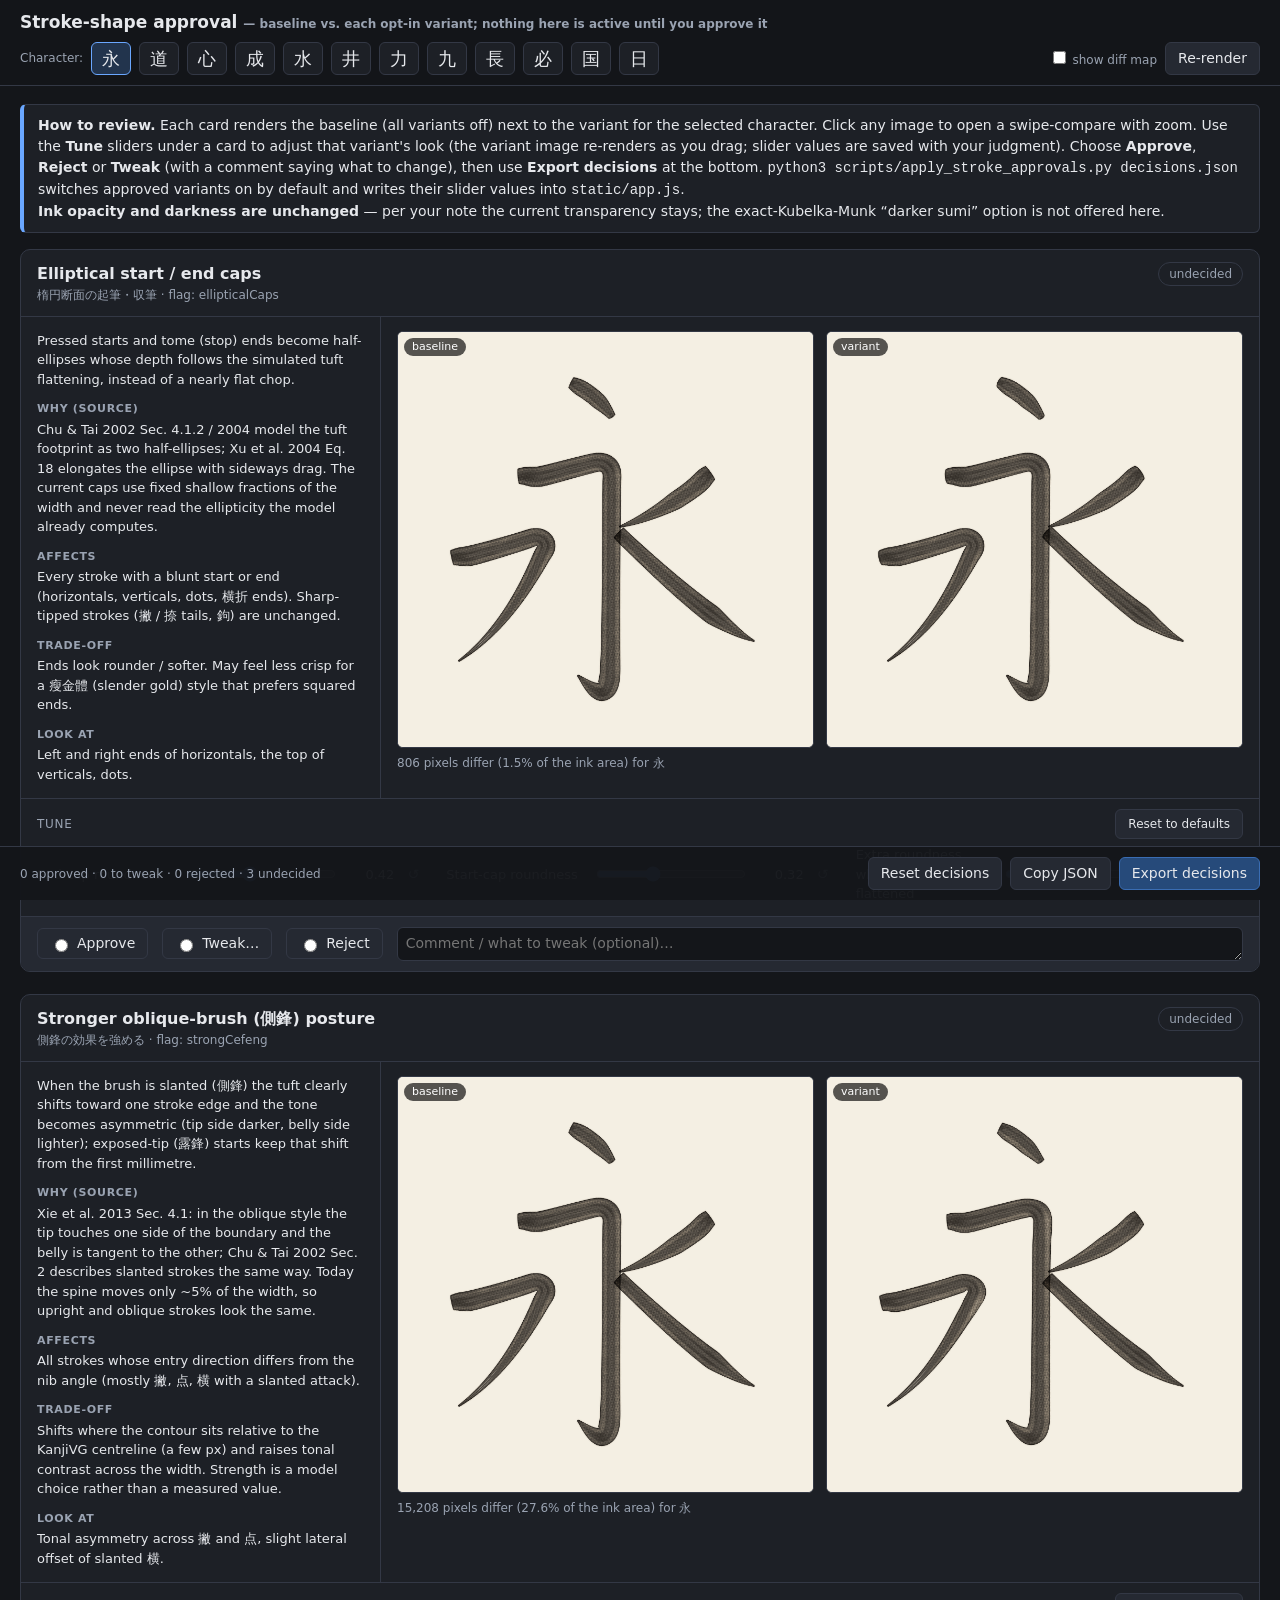
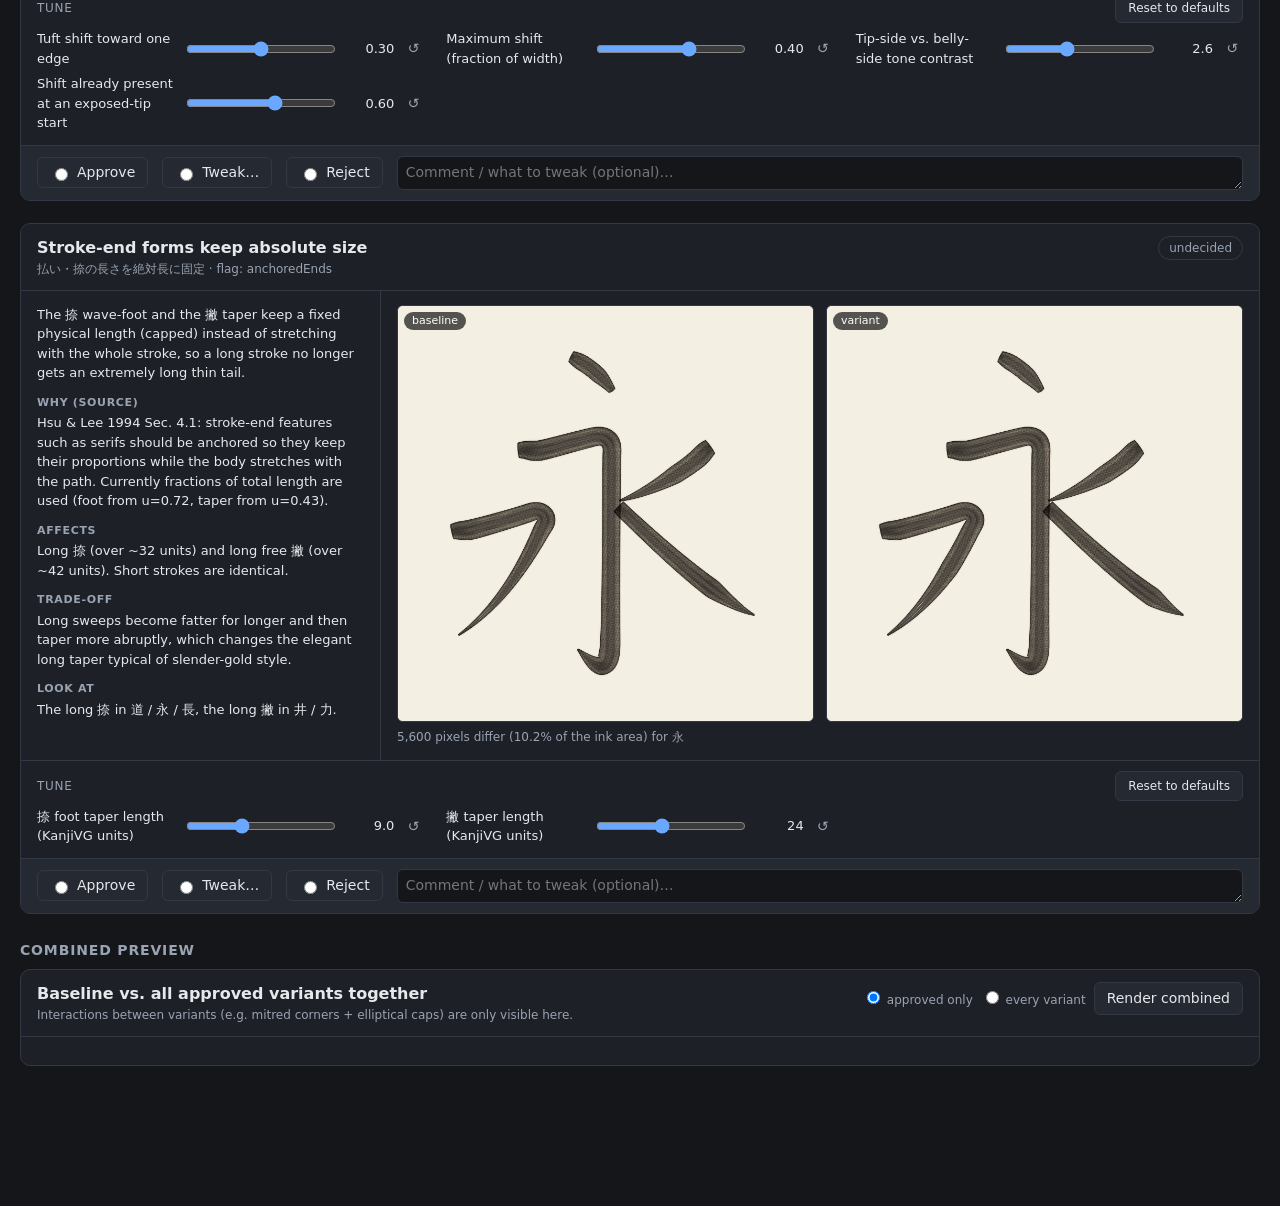
==== commit 7945e814: "Remove rejected stroke variants (mitreCorners, dryKasure, wetDryTrim) and their visibility test" ====
--- a/stroke_approval.html
+++ b/stroke_approval.html
@@ -810,22 +810,16 @@
 const SLENDER_PHYSICS = { ...DEFAULT_SLENDER_PHYSICS };
 
 /**
- * Opt-in stroke-shape variants awaiting visual approval (see stroke_approval.html). All default to false so the
- * established look is unchanged; each flag can be toggled independently at runtime.
+ * Stroke-shape variants reviewed in stroke_approval.html (decisions recorded in approvals/). Approved variants default
+ * to true; each flag can still be toggled independently at runtime to compare against the previous look.
  *  - anchoredEnds:   stroke-end forms keep absolute lengths instead of stretching with stroke length (Hsu & Lee 1994 Sec. 4.1)
  *  - ellipticalCaps: start/end caps follow the tuft cross-section ellipticity (Chu & Tai 2002 Sec. 4.1.2; Xu et al. 2004 Eq. 18)
- *  - mitreCorners:   angle-scaled outer shoulder and a mitred outer join at sharp corners (Hsu & Lee 1994 Sec. 4.1, Fig. 5)
  *  - strongCefeng:   oblique (Cefeng) posture visibly shifts the tuft toward one stroke edge (Xie et al. 2013 Sec. 4.1)
- *  - dryKasure:      dry-brush splits driven by the simulated tuft wetness on every long stroke, opening tails (Chu & Tai 2004)
- *  - wetDryTrim:     MoXi-style wet/dry boundary trimming with paper-fibre roughening of the silhouette (Chu & Tai 2005 Sec. 6.1)
  */
 const STROKE_VARIANTS = {
   anchoredEnds: true,
   ellipticalCaps: true,
-  mitreCorners: false,
-  strongCefeng: true,
-  dryKasure: false,
-  wetDryTrim: false
+  strongCefeng: true
 };
 
 /*
@@ -851,38 +845,10 @@
   entryFloor: 0.6       // share of the shift kept at an exposed-tip (lufeng) entry
 };
 
-const DRY_KASURE_TUNING = {
-  minLen: 40,           // KanjiVG units: shorter strokes never split
-  wetOnset: 0.86,       // tuft wetness below which the tip starts to split (higher = earlier, on more strokes)
-  wetSpan: 0.10,
-  uOnset: 0.40,
-  minDry: 0.20,
-  freeWidth: 0.14,      // split width as a fraction of the local stroke width, free (harai) endings
-  stopWidth: 0.07,      // stopped / framed endings
-  stopEndU: 0.90,
-  threeSlitDry: 0.65,
-  streakDepth: 0.35,    // how much each split pinches and swells along the stroke
-  alpha: 0.75,          // how completely a split removes ink (1 = bare paper)
-  grain: 0.5            // paper-peak speckle in the dry zone (Chu & Tai 2004 p. 81 peak catching)
-};
-
-const WET_DRY_TRIM_TUNING = {
-  depthPx: 3.5,         // maximum bite depth into the contour, canvas px at the 792 px box
-  fineRough: 0.36,      // fine fibre nibbling inside the low-passed rim (Chu & Tai 2005 Eq. 11 r_scale)
-  macroMix: 0.7,        // share of the macro-fibre field (vs. fine filaments) that shapes the bites
-  biteLo: 0.10,         // bite threshold on the fibre field (higher = fewer bites)
-  biteHi: 0.60,
-  wetFloor: 0.15,       // fraction of the bite depth present even where the tuft is still fully wet
-  wetOnset: 0.93,
-  wetSpan: 0.15
-};
-
 const STROKE_VARIANT_TUNING = {
   anchoredEnds: ANCHORED_ENDS_TUNING,
   ellipticalCaps: ELLIPTICAL_CAPS_TUNING,
-  strongCefeng: STRONG_CEFENG_TUNING,
-  dryKasure: DRY_KASURE_TUNING,
-  wetDryTrim: WET_DRY_TRIM_TUNING
+  strongCefeng: STRONG_CEFENG_TUNING
 };
 
 function getStrokeVariantKey() {
@@ -1520,7 +1486,7 @@
           const bell = 0.5 * (1 + Math.cos(t * Math.PI));
           poolWeight = Math.max(poolWeight, 0.95 * bell);
           const isAcute = behavior.isPieZhe && cf.angle > 1.0;
-          const outerBoost = (isAcute ? 0.0 : (STROKE_VARIANTS.mitreCorners ? 0.06 + 0.26 * Math.sin(Math.min(cf.angle, Math.PI / 2)) : 0.16)) * tonMult;
+          const outerBoost = (isAcute ? 0.0 : 0.16) * tonMult;
           const innerPinch = isAcute ? 0.52 : 0.14;
           const innerFloor = isAcute ? 0.20 : 0.68;
 
@@ -2061,44 +2027,6 @@
     }
   }
 
-  // mitreCorners: replace the round outer join of sharp corners by a mitre vertex (bevelled when it would spike)
-  if (STROKE_VARIANTS.mitreCorners && !hookFeature) {
-    for (const cf of cornerFeatures) {
-      if (cf.angle < 0.55) continue;
-      if (behavior.isPieZhe && cf.angle > 1.0) continue;
-      const K = 5;
-      const iA = Math.max(1, cf.index - K);
-      const iB = Math.min(numSamples - 1, cf.index + K);
-      if (iB - iA < 4) continue;
-      const outerIsRight = cf.turnSign >= 0;
-      const getO = (idx) => outerIsRight ? { x: rawPts[idx].rx, y: rawPts[idx].ry } : { x: rawPts[idx].lx, y: rawPts[idx].ly };
-      const setO = (idx, pt) => {
-        if (outerIsRight) { rawPts[idx].rx = pt.x; rawPts[idx].ry = pt.y; } else { rawPts[idx].lx = pt.x; rawPts[idx].ly = pt.y; }
-      };
-      const pA = getO(iA);
-      const pB = getO(iB);
-      // Offset-line directions are the spine tangents on each side of the corner (straight segments, not the smoothed turn)
-      const tA = { x: rawPts[iA].tx, y: rawPts[iA].ty };
-      const tB = { x: rawPts[iB].tx, y: rawPts[iB].ty };
-      const det = tA.x * tB.y - tA.y * tB.x;
-      if (Math.abs(det) < 0.15) continue;
-      const wx = pB.x - pA.x;
-      const wy = pB.y - pA.y;
-      const tA_s = (wx * tB.y - wy * tB.x) / det;
-      const M = { x: pA.x + tA.x * tA_s, y: pA.y + tA.y * tA_s };
-      const rOuter = outerIsRight ? clampedRR[cf.index] : clampedRL[cf.index];
-      const miterLen = Math.hypot(M.x - rawPts[cf.index].x, M.y - rawPts[cf.index].y);
-      // Bevel instead of mitre when the spike would exceed 2.6 stroke half-widths or points backwards
-      if (!(tA_s > 0) || miterLen > 2.6 * Math.max(rOuter, 1e-3)) continue;
-      for (let j = iA + 1; j < iB; j++) {
-        const f = j <= cf.index ? (j - iA) / Math.max(1, cf.index - iA) : (j - cf.index) / Math.max(1, iB - cf.index);
-        const from = j <= cf.index ? pA : M;
-        const to = j <= cf.index ? M : pB;
-        setO(j, { x: from.x + (to.x - from.x) * f, y: from.y + (to.y - from.y) * f });
-      }
-    }
-  }
-
   // Expanded corner features for geometry and evaluation
   const evalCornerFeatures = [...cornerFeatures];
   // Also detect short-stroke flick corner like 心 s3 (origLen < 25)
@@ -2347,98 +2275,25 @@
 
 /**
  * Dry-brush (kasure / feibai) slit channels for a compiled stroke.
- * Default: two fixed channels on long free sweeps (撇 / 掃筆) only.
- * dryKasure: channels placed where the simulated tuft wetness (Xu et al. 2004 Eq. 17) has run low, on any long stroke;
- * strongly dry tails keep their slits open to the contour so the tip forks (Chu & Tai 2002 Sec. 3; 2004 "Dry brush").
+ * Two fixed channels on long free sweeps (撇 / 掃筆) only.
  */
 function getKasureChannels(compiled) {
   const kScale = (SLENDER_PHYSICS.kasureAmount ?? 0.30) / 0.30;
   if (kScale <= 0) return [];
   const b = compiled.behavior;
-  const pts = compiled.samples;
-
-  if (!STROKE_VARIANTS.dryKasure) {
-    const origLen = compiled.origLen || 0;
-    const cornersCount = compiled.cornerFeatures ? compiled.cornerFeatures.length : 0;
-    if (!b.isSweepEnd || b.isZiHengPie || b.isRoofHook || b.isRisingTi || b.isVerticalTi || origLen <= 45 || b.isRightNa || compiled.hookFeature || cornersCount > 1) {
-      return [];
-    }
-    return [
-      { lat: 0.38, startU: 0.76, endU: 0.94, widthFrac: 0.055 * kScale },
-      { lat: 0.66, startU: 0.80, endU: 0.95, widthFrac: 0.055 * kScale }
-    ];
-  }
-
-  const T = DRY_KASURE_TUNING;
   const origLen = compiled.origLen || 0;
-  if (b.isDot || b.isCrownDot || b.isRisingTi || !pts || pts.length < 12 || origLen < T.minLen) return [];
-
-  // Free endings (harai sweeps / na) leave the paper while moving, so dry splits run out through the tip.
-  // Stopped endings (tome, folds, box frames) press the tuft back together, so splits close again before the end
-  // and are kept narrower (this is what restrains enclosures such as 国 / 日).
-  const isFree = !!(b.isSweepEnd || b.isVerticalSweep || b.isRightNa) && !compiled.hookFeature;
-  compiled._kasureIsFree = isFree;
-  if (!compiled._dryness || compiled._dryness.length !== pts.length) {
-    const sstep = (a, bb, x) => { const t = Math.max(0, Math.min(1, (x - a) / (bb - a))); return t * t * (3 - 2 * t); };
-    compiled._dryness = pts.map(p => {
-      const wet = p.tuftWetness ?? 0.9;
-      return Math.max(0, Math.min(1, (T.wetOnset - wet) / T.wetSpan)) * sstep(T.uOnset, 0.92, p.u ?? 0);
-    });
-  }
-  const dry = compiled._dryness;
-  let maxDry = 0;
-  let startIdx = -1;
-  for (let i = 0; i < dry.length; i++) {
-    if (dry[i] > maxDry) maxDry = dry[i];
-    if (startIdx < 0 && dry[i] > 0.12) startIdx = i;
-  }
-  if (maxDry < T.minDry || startIdx < 0) return [];
-
-  let startU = pts[startIdx].u;
-  let endU = isFree ? (maxDry > 0.45 ? 1.0 : 0.96) : T.stopEndU;
-  // Hooks: splits live on the shaft and close before the flick
-  if (compiled.hookFeature && typeof compiled.hookFeature.u === "number") endU = Math.min(endU, compiled.hookFeature.u - 0.02);
-  if (endU - startU < 0.08) return [];
-
-  const seed = Math.abs(Math.sin(pts[0].x * 12.9898 + pts[0].y * 78.233) * 43758.5453) % 1.0;
-  const jit = (k) => ((seed * (k + 3.7)) % 1.0) - 0.5;
-  const strength = (isFree ? T.freeWidth : T.stopWidth) * kScale;
-  const lats = (isFree && maxDry > T.threeSlitDry)
-    ? [0.30 + 0.06 * jit(1), 0.52 + 0.06 * jit(2), 0.70 + 0.06 * jit(3)]
-    : [0.37 + 0.08 * jit(1), 0.63 + 0.08 * jit(2)];
-  // Unequal widths and staggered starts keep the splits from reading as a regular barcode
-  const widthMul = [1.0, 0.72 + 0.2 * (jit(4) + 0.5), 0.55 + 0.2 * (jit(5) + 0.5)];
-  return lats.map((lat, j) => ({
-    lat,
-    startU: Math.min(endU - 0.06, startU + 0.035 * j + 0.03 * (jit(6 + j) + 0.5)),
-    endU,
-    widthFrac: strength * widthMul[j],
-    closed: !isFree || endU < 0.999,
-    seed: seed * 97.0 + j * 13.0,
-    dry: true
-  }));
+  const cornersCount = compiled.cornerFeatures ? compiled.cornerFeatures.length : 0;
+  if (!b.isSweepEnd || b.isZiHengPie || b.isRoofHook || b.isRisingTi || b.isVerticalTi || origLen <= 45 || b.isRightNa || compiled.hookFeature || cornersCount > 1) {
+    return [];
+  }
+  return [
+    { lat: 0.38, startU: 0.76, endU: 0.94, widthFrac: 0.055 * kScale },
+    { lat: 0.66, startU: 0.80, endU: 0.95, widthFrac: 0.055 * kScale }
+  ];
 }
 
 /** Slit half-extent source: line width (px) and carve alpha at parameter t along a kasure channel. */
 function kasureSlitMetrics(compiled, ch, i, t, localWidth) {
-  if (ch.dry) {
-    const dryHere = (compiled._dryness && compiled._dryness[i]) || 0;
-    const grow = Math.max(0, Math.min(1, t / 0.30));
-    let env = grow * grow * (3 - 2 * grow);
-    if (ch.closed) {
-      // Stopped ending: the pressed tuft re-closes the split
-      const shut = Math.max(0, Math.min(1, (1 - t) / 0.22));
-      env *= shut * shut * (3 - 2 * shut);
-    }
-    // Broken feibai streak: low-frequency modulation along the stroke so the split catches and skips paper peaks
-    const s = (compiled.samples[i] && compiled.samples[i].s) || i * 0.28;
-    const streak = 0.5 + 0.5 * Math.sin(s * 0.55 + (ch.seed || 0)) * Math.sin(s * 0.23 + 1.7 * (ch.seed || 0));
-    const T = DRY_KASURE_TUNING;
-    return {
-      width: localWidth * ch.widthFrac * env * (0.45 + 0.55 * dryHere) * (1 - T.streakDepth + T.streakDepth * 2 * streak),
-      alpha: T.alpha * Math.min(1, t / 0.25) * (0.45 + 0.55 * dryHere)
-    };
-  }
   const env = Math.sin(Math.min(1.0, t / 0.35) * (Math.PI * 0.5)) * (1.0 - 0.25 * Math.pow(t, 2));
   return {
     width: localWidth * ch.widthFrac * env,
@@ -3722,26 +3577,6 @@
   const dSecond = (dPlus - 2.0 * d0 + dMinus) / (hStep * hStep);
   const kappa2 = Math.abs(dPrime) > 1e-4 ? Math.max(0.0, Math.min(2.4, -0.5 * dSecond / dPrime)) : 1.15;
 
-  // wetDryTrim: tuft dryness along the stroke (Xu et al. 2004 Eq. 17 wetness), sampled by arc parameter u
-  const trimDryLut = new Float32Array(65);
-  if (STROKE_VARIANTS.wetDryTrim) {
-    for (let k = 0; k <= 64; k++) {
-      const p = pts[Math.min(pts.length - 1, Math.round((k / 64) * (pts.length - 1)))];
-      const wet = p.tuftWetness ?? 0.9;
-      trimDryLut[k] = Math.max(0.0, Math.min(1.0, (WET_DRY_TRIM_TUNING.wetOnset - wet) / WET_DRY_TRIM_TUNING.wetSpan));
-    }
-  }
-  // dryKasure grain: per-u dry-brush dryness of this stroke (0 where the stroke does not split)
-  let kasureDryLut = null;
-  if (STROKE_VARIANTS.dryKasure && DRY_KASURE_TUNING.grain > 0 && getKasureChannels(compiled).length > 0 && compiled._dryness) {
-    kasureDryLut = new Float32Array(65);
-    for (let k = 0; k <= 64; k++) {
-      // Stopped strokes / frames carry proportionally less speckle, matching their narrower splits
-      const grainScale = compiled._kasureIsFree ? 1.0 : Math.min(1.0, DRY_KASURE_TUNING.stopWidth / Math.max(1e-3, DRY_KASURE_TUNING.freeWidth));
-      kasureDryLut[k] = grainScale * (compiled._dryness[Math.min(pts.length - 1, Math.round((k / 64) * (pts.length - 1)))] || 0.0);
-    }
-  }
-
   for (let ly = 0; ly < bh; ly++) {
     const rowOff = ly * bw;
     const gRowOff = (y0 + ly) * W + x0;
@@ -3927,46 +3762,6 @@
           finalAlpha = Math.min(0.118, rawEdgeAlpha * Math.max(0.24, Math.min(1.38, 1.46 - 0.96 * hVal)));
         } else {
           finalAlpha = Math.min(0.97, rawEdgeAlpha);
-        }
-      }
-
-      // wetDryTrim (Chu & Tai 2005 Sec. 6.1, Eq. 11): trim the footprint where phi = [low-passed wet mask] - 0.5 + r_scale * rough < 0,
-      // so the silhouette follows paper-fibre roughness instead of the ideal contour.
-      // Two scales: fine fibre nibbling inside the low-passed rim, plus coarser bites where the wet front failed to reach
-      // between macro fibres. Bite depth grows as the tuft dries along the stroke, so wet entries stay clean.
-      if (STROKE_VARIANTS.wetDryTrim && mask > 0.01) {
-        const TT = WET_DRY_TRIM_TUNING;
-        let keep = 1.0;
-        if (mb < 0.98) {
-          const rough = 0.45 * fil + 0.35 * mFib + 0.20 * gZero;
-          const phiTrim = (mb - 0.48) + TT.fineRough * rough;
-          const tTrim = Math.max(0.0, Math.min(1.0, (phiTrim + 0.10) / 0.20));
-          keep = tTrim * tTrim * (3.0 - 2.0 * tTrim);
-        }
-        const absVt = Math.abs(v);
-        if (absVt > 0.2 && absVt < 2.0) {
-          const edgeDist = Math.max(0.0, dSpine * (1.0 / absVt - 1.0));
-          const dryU = trimDryLut[Math.max(0, Math.min(64, Math.round(u * 64)))];
-          const biteField = TT.macroMix * mFib + (1.0 - TT.macroMix) * fil;
-          const tb = Math.max(0.0, Math.min(1.0, (biteField - TT.biteLo) / (TT.biteHi - TT.biteLo)));
-          const depth = TT.depthPx * tb * tb * (3.0 - 2.0 * tb) * (TT.wetFloor + (1.0 - TT.wetFloor) * dryU);
-          if (depth > 0.05) {
-            const te = Math.max(0.0, Math.min(1.0, (edgeDist - depth + 0.9) / 1.8));
-            keep = Math.min(keep, te * te * (3.0 - 2.0 * te));
-          }
-        }
-        finalAlpha *= keep;
-      }
-
-      // dryKasure grain (Chu & Tai 2004 p. 81): a dry tuft only deposits on raised paper fibres, so the dry zone breaks
-      // into speckle along bristle tracks instead of carrying only clean vector splits
-      if (kasureDryLut && mask > 0.01 && Math.abs(v) < 0.95) {
-        const dk = kasureDryLut[Math.max(0, Math.min(64, Math.round(u * 64)))];
-        if (dk > 0.02) {
-          const track = 0.5 + 0.5 * Math.sin(v * 23.0 + 2.1 * Math.sin(u * 9.0));
-          const peak = hVal + 0.35 * (track - 0.5);
-          const tp = Math.max(0.0, Math.min(1.0, (peak - (0.80 - 0.30 * dk)) / 0.12));
-          finalAlpha *= 1.0 - 0.9 * DRY_KASURE_TUNING.grain * dk * tp * tp * (3.0 - 2.0 * tp);
         }
       }
 
@@ -6342,7 +6137,7 @@
 <script>
 (function () {
   "use strict";
-  const DATA = {"chars": ["永", "道", "心", "成", "水", "井", "力", "九", "長", "必", "国", "日"], "strokes": {"永": [{"id": "kvg:06c38-s1", "d": "M45.5,13.25c5.12,2.4,8.62,5.75,10.75,9", "type": "㇔", "component": "丶"}, {"id": "kvg:06c38-s2", "d": "M31.75,37.25c1.88,0.75,4.12,1,6.07,0.55c3.62-0.83,9.41-2.51,13.04-3.35c3-0.7,5.16,0.8,5.16,4.05c0,14.5-0.26,45.45-0.26,50c0,12-7.02,2.84-8.52,1.7", "type": "㇆/㇚", "component": "水"}, {"id": "kvg:06c38-s3", "d": "M14.25,58.68c1.75,0.45,3.46,0.3,5-0.02c2.5-0.53,12.84-3.54,15.34-4.49c2.5-0.95,4.65,0.77,3.75,2.85C33.5,68.25,25.75,79.75,16,86.37", "type": "㇇", "component": "水"}, {"id": "kvg:06c38-s4", "d": "M81.22,36.52c-0.1,1.11-0.78,2.03-1.52,2.7c-4.83,4.38-13.96,9.73-21.46,11.92", "type": "㇒", "component": "水"}, {"id": "kvg:06c38-s5", "d": "M58,52.74c9.88,9.52,20.02,18.85,29.07,24.84c2.01,1.33,4.05,2.66,6.43,3.56", "type": "㇏", "component": "水"}], "道": [{"id": "kvg:09053-s1", "d": "M49.38,14.88c2.61,1.78,6.73,7.3,7.38,10.06", "type": "㇔", "component": "首"}, {"id": "kvg:09053-s2", "d": "M77.25,12.5c0.06,0.84-0.03,1.66-0.37,2.42c-1.38,3.08-3.38,6.7-6.63,10.2", "type": "㇒", "component": "首"}, {"id": "kvg:09053-s3", "d": "M42.06,32.6c1.75,0.45,4.97,0.38,6.7,0.2c9.99-1.05,25.86-2.93,36.82-3.2c2.91-0.07,4.8,0.15,6.12,0.44", "type": "㇐", "component": "首"}, {"id": "kvg:09053-s4", "d": "M64.26,33.62c0.25,0.1-0.23,1.75-0.39,2.04c-1.03,1.93-2.08,4.55-4.5,7.09", "type": "㇒", "component": "自"}, {"id": "kvg:09053-s5", "d": "M51.06,43.52c0.77,0.77,1.13,1.71,1.13,2.82c0,0.9-0.1,22.98-0.06,31.9c0.01,2.08,0.03,3.45,0.06,3.66", "type": "㇑", "component": "目"}, {"id": "kvg:09053-s6", "d": "M53.01,45.09c6.24-0.71,22.66-2.75,24.6-2.88c1.96-0.14,3.35,0.55,3.35,2.81c0,1.08-0.57,23.4-0.8,32.24c-0.05,2-0.09,3.28-0.12,3.43", "type": "㇕a", "component": "目"}, {"id": "kvg:09053-s7", "d": "M52.9,55.9c6.1-0.4,20.85-2.15,26.64-2.34", "type": "㇐a", "component": "目"}, {"id": "kvg:09053-s8", "d": "M53.11,67.65c6.85-0.47,19.47-1.75,26.13-1.75", "type": "㇐a", "component": "目"}, {"id": "kvg:09053-s9", "d": "M53.36,79.25c5.14,0,18.66-1.07,25.31-1.07", "type": "㇐a", "component": "目"}, {"id": "kvg:09053-s10", "d": "M19.75,20c3.38,1.75,8,6.12,9.5,8.75", "type": "㇔", "component": "⻌"}, {"id": "kvg:09053-s11", "d": "M13,51.53c2.25,0.86,3.75,0.43,4.75,0.22s9-3.47,10.5-3.9c2.96-0.85,4.22,0.21,2.44,3.03c-6.56,10.38-6.81,8.5-0.11,14.4c2.39,2.1,2.15,3.52-0.57,5.48C25.5,74,21.75,76.25,17.5,79.04", "type": "㇋", "component": "⻌"}, {"id": "kvg:09053-s12", "d": "M12.5,81.71c3.11-0.47,9.22-0.87,13.97-0.71c7.15,0.25,31.13,8.25,35.71,9.46C74.61,93.76,81.62,95.5,91,96.05", "type": "㇏a", "component": "⻌"}], "心": [{"id": "kvg:05fc3-s1", "d": "M16.88,52.75c0,6.32-1.46,17.69-3.75,23", "type": "㇔", "component": "心"}, {"id": "kvg:05fc3-s2", "d": "M31.25,49.25c9,22.75,27,35.5,53.25,32.25c7.75-0.96,7.25-4.75,3-9.5", "type": "㇃", "component": "心"}, {"id": "kvg:05fc3-s3", "d": "M50.25,26c2,5.12,7.5,13.75,8.75,7.75", "type": "㇔a", "component": "心"}, {"id": "kvg:05fc3-s4", "d": "M85.5,30c4,2.75,7.62,7,10.5,14", "type": "㇔", "component": "心"}], "成": [{"id": "kvg:06210-s1", "d": "M25.9,31.5c0.99,0.99,1.24,2.38,1.24,3.74c0,18.01-2.39,42.26-15.08,56.97", "type": "㇒", "component": "丿"}, {"id": "kvg:06210-s2", "d": "M27.5,33.7c2.12,0.68,5.54,0.04,8.37-0.26c9.61-1.04,30.55-3.41,42.77-4.41c3.06-0.25,5.85-0.38,8.86,0.26", "type": "㇐", "component": "弋"}, {"id": "kvg:06210-s3", "d": "M27.5,56.26c6.88-1.01,16.84-3.16,18.88-3.27c2.37-0.12,3.59,1.18,3.23,3.67c-0.35,2.48-2.34,19.81-7.55,26.56c-1.56,2.03-4.39,0.14-5.79-1.34", "type": "㇆a", "component": "𠂊"}, {"id": "kvg:06210-s4", "d": "M56,10.5c2.35,2.61,2.42,4.92,2.84,8.38C62.62,50.38,68,73,91.45,92.7c5.73,4.81,5.5,0.78,4.69-7.24", "type": "㇂", "component": "戈"}, {"id": "kvg:06210-s5", "d": "M82.98,45.14c0.27,1.36,0.21,2.71-0.16,4.2C80.5,58.62,71,77.5,55.06,89.47", "type": "㇒", "component": "丿"}, {"id": "kvg:06210-s6", "d": "M75.25,11.75c2.94,1.6,7.63,5.26,9,8", "type": "㇔", "component": "丶"}], "水": [{"id": "kvg:06c34-s1", "d": "M52.77,15.08c1.08,1.08,1.67,2.49,1.76,5.52c0.4,14.55-0.26,62.16-0.26,67.12c0,9.78-7.52,0.03-9.02-1.22", "type": "㇚", "component": "水"}, {"id": "kvg:06c34-s2", "d": "M17.5,45.75c1.75,0.62,3.73,0.43,5.25,0C25.88,44.88,36.09,41,38.59,40s4.47,1.24,3.75,3.5C39,54,28.25,69,19,74.75", "type": "㇇", "component": "水"}, {"id": "kvg:06c34-s3", "d": "M81.22,27.5c-0.22,1.25-0.72,2.25-1.52,2.97c-5.64,5.1-12.45,9.78-22.45,13.78", "type": "㇒", "component": "水"}, {"id": "kvg:06c34-s4", "d": "M57,46c8.82,10.73,19.23,21.46,28.42,27.42c2.16,1.4,4.52,3,7.08,3.58", "type": "㇏", "component": "水"}], "井": [{"id": "kvg:04e95-s1", "d": "M23.5,36.9c2.13,0.77,4.95,0.45,7.14,0.16c10.59-1.37,37.06-3.96,49.24-4.82c2.63-0.19,4.81-0.18,7.38,0.38", "type": "㇐", "component": "二"}, {"id": "kvg:04e95-s2", "d": "M14.25,62.95c3.44,1.23,7.55,0.89,11.12,0.49c12.88-1.44,42.51-4.32,61.11-5.17c3.37-0.15,6.23,0.06,9.52,0.77", "type": "㇐", "component": "十"}, {"id": "kvg:04e95-s3", "d": "M40,16.5c0.75,1,0.98,2.47,1,3.5c1.12,55.5-2.38,62-19.25,78.25", "type": "㇒", "component": "丿"}, {"id": "kvg:04e95-s4", "d": "M66.62,11.25c0.88,0.88,1.21,2.25,1.21,3.5c0,0.73-0.06,54.49-0.07,77.38c0,3.92,0,6.94,0,8.62", "type": "㇑", "component": "十"}], "力": [{"id": "kvg:0529b-s1", "d": "M21.5,38.25c2.71,1.16,5.48,1.13,8.27,0.71c14.44-2.14,39.36-6.21,53.23-8.21c4.48-0.65,6.25,1.38,5.5,5.75c-2.81,16.37-9,38.75-20,53.25c-6.14,8.09-9.5,3-12.5-0.75", "type": "㇆", "component": "力"}, {"id": "kvg:0529b-s2", "d": "M56.88,13.68c0.62,2.57,0.56,4.63,0,7.19c-4.11,18.97-16.53,49.27-43.49,68.79", "type": "㇒", "component": "力"}], "九": [{"id": "kvg:04e5d-s1", "d": "M41.88,14.38c1,1.38,1.5,3.25,1.5,5.12c0,40.13-9.12,57.5-28.5,68.75", "type": "㇒", "component": "丿"}, {"id": "kvg:04e5d-s2", "d": "M13.5,45.75c2.88,0.85,5.78,0.05,8.58-0.66c8.47-2.14,39.88-9.79,40.92-9.84c2.5-0.12,4.75,0.5,4.25,4.75c-0.5,4.25-5.5,20.75-7,32.5c-2.23,17.46,2,19.37,18.21,19.37c13.79,0,19.01-1.07,19.27-10.12", "type": "㇈", "component": "乙"}], "長": [{"id": "kvg:09577-s1", "d": "M34,14.75C35.25,16,36,18,36,19.5s0,33.5,0,35.75", "type": "㇑a", "component": "長"}, {"id": "kvg:09577-s2", "d": "M37.75,16c9.6-0.15,21.73-3.26,26.63-4.2c1.97-0.38,3.9-0.41,5.87,0.06", "type": "㇐b", "component": "長"}, {"id": "kvg:09577-s3", "d": "M37.25,29.5C48.12,28.25,57,27,64,25.72c1.96-0.36,3.76-0.25,5.25,0.06", "type": "㇐b", "component": "長"}, {"id": "kvg:09577-s4", "d": "M37.5,42.5c8.88-0.86,21.62-2.62,26.75-3.53c1.97-0.35,3.88-0.32,5.75,0", "type": "㇐b", "component": "長"}, {"id": "kvg:09577-s5", "d": "M10.88,58.23c3.14,0.86,6.44,0.68,9.62,0.29c19.73-2.35,44.86-6.1,65-7.61c2.97-0.22,5.7-0.08,8.63,0.4", "type": "㇐", "component": "長"}, {"id": "kvg:09577-s6", "d": "M31.25,60.25c0.94,0.94,1.39,2.38,1.39,4c0,11.82-0.7,28.19-0.7,30.19s1.65,3.14,3.74,1.64c2.09-1.5,17.25-11.09,20.03-12.59", "type": "㇙", "component": "長"}, {"id": "kvg:09577-s7", "d": "M76.52,55.25c0.23,1.25-0.33,2.45-1.05,3.41C73.5,61.25,69.62,65,64.62,68.75", "type": "㇒", "component": "長"}, {"id": "kvg:09577-s8", "d": "M46.5,62.25c8.21,0,34.52,25.9,44.28,29.5C93.12,92.61,94.51,93,97,93.5", "type": "㇏", "component": "長"}], "必": [{"id": "kvg:05fc5-s1", "d": "M40.5,24.5c2,6.12,6.65,13.65,7.75,7.36", "type": "㇔", "component": "丶"}, {"id": "kvg:05fc5-s2", "d": "M69.62,24.88c0.13,1.56-0.22,3.02-0.77,5.26c-3.24,13.24-18.84,45.88-46.29,61.08", "type": "㇒", "component": "丿"}, {"id": "kvg:05fc5-s3", "d": "M31,44.5c9.62,23,21.12,42.5,47,43.44c10.24,0.37,7.75-3.89,3.5-9.35", "type": "㇃", "component": "心"}, {"id": "kvg:05fc5-s4", "d": "M17.75,51.81c-0.5,8.44-1.63,14.44-3.75,21.69", "type": "㇔", "component": "心"}, {"id": "kvg:05fc5-s5", "d": "M84.25,44.88c4.49,3.51,9.38,10.38,11.5,17.54", "type": "㇔", "component": "心"}], "国": [{"id": "kvg:056fd-s1", "d": "M19,16.82c1.09,1.09,1.61,2.51,1.61,4.41c0,14.65-0.22,44.9-0.22,71.53c0,1.95-0.06,3.86-0.09,5.75", "type": "㇑", "component": "囗"}, {"id": "kvg:056fd-s2", "d": "M21.52,18.67C41.38,16.75,74.03,13.5,85,13.5c3.38,0,5,1.85,5,5.25c0,15.36-0.04,47.89-0.08,70.62c0,1.68,0,3.31,0,4.88", "type": "㇕a", "component": "囗"}, {"id": "kvg:056fd-s3", "d": "M35.12,33.88c1.32,0.28,4.2,0.44,5.51,0.28c10.47-1.29,20.62-2.54,28.62-3.13c2.02-0.15,3.88-0.19,5.56,0.04", "type": "㇐", "component": "王"}, {"id": "kvg:056fd-s4", "d": "M52.8,34.89c0.96,0.97,1.47,2.48,1.47,3.81c0,3.99-0.13,24.74-0.09,33.55", "type": "㇑a", "component": "王"}, {"id": "kvg:056fd-s5", "d": "M37.58,52.16c1.79,0.22,3.41,0.14,5.36-0.08c7.56-0.83,17.56-1.99,25.38-2.8c1.25-0.13,4.02-0.15,5.89,0.17", "type": "㇐", "component": "王"}, {"id": "kvg:056fd-s6", "d": "M31.08,75.14c1.54,0.36,3.85,0.28,5.19,0.16c9.98-0.92,25.85-2.67,37.03-3.54c2.15-0.17,5.04-0.18,6.12,0.13", "type": "㇐", "component": "王"}, {"id": "kvg:056fd-s7", "d": "M67.75,56.62c3,1.75,6.12,5.12,8,8.38", "type": "㇔", "component": "丶"}, {"id": "kvg:056fd-s8", "d": "M21.5,93.01c14.25-0.51,48.38-1.89,67-2.51", "type": "㇐a", "component": "囗"}], "日": [{"id": "kvg:065e5-s1", "d": "M31.5,24.5c1.12,1.12,1.74,2.75,1.74,4.75c0,1.6-0.16,38.11-0.09,53.5c0.02,3.82,0.05,6.35,0.09,6.75", "type": "㇑", "component": "日"}, {"id": "kvg:065e5-s2", "d": "M33.48,26c0.8-0.05,37.67-3.01,40.77-3.25c3.19-0.25,5,1.75,5,4.25c0,4-0.22,40.84-0.23,56c0,3.48,0,5.72,0,6", "type": "㇕a", "component": "日"}, {"id": "kvg:065e5-s3", "d": "M34.22,55.25c7.78-0.5,35.9-2.5,44.06-2.75", "type": "㇐a", "component": "日"}, {"id": "kvg:065e5-s4", "d": "M34.23,86.5c10.52-0.75,34.15-2.12,43.81-2.25", "type": "㇐a", "component": "日"}]}, "variants": [{"id": "ellipticalCaps", "title": "Elliptical start / end caps", "jp": "楕円断面の起筆・収筆", "summary": "Pressed starts and tome (stop) ends become half-ellipses whose depth follows the simulated tuft flattening, instead of a nearly flat chop.", "why": "Chu & Tai 2002 Sec. 4.1.2 / 2004 model the tuft footprint as two half-ellipses; Xu et al. 2004 Eq. 18 elongates the ellipse with sideways drag. The current caps use fixed shallow fractions of the width and never read the ellipticity the model already computes.", "affects": "Every stroke with a blunt start or end (horizontals, verticals, dots, 横折 ends). Sharp-tipped strokes (撇 / 捺 tails, 鉤) are unchanged.", "risk": "Ends look rounder / softer. May feel less crisp for a 瘦金體 (slender gold) style that prefers squared ends.", "look_for": "Left and right ends of horizontals, the top of verticals, dots.", "params": [{"key": "exitDepth", "label": "End-cap roundness", "min": 0.15, "max": 0.8, "step": 0.01}, {"key": "entryDepth", "label": "Start-cap roundness", "min": 0.1, "max": 0.7, "step": 0.01}, {"key": "ellipticityGain", "label": "Extra roundness when the tuft is flattened", "min": 0.0, "max": 0.8, "step": 0.02}]}, {"id": "mitreCorners", "title": "Mitred outer corners", "jp": "折れ角の外側を鋭角に（マイター）", "summary": "At sharp turns (横折, 竖折, zigzags) the outer edge becomes a crisp mitre vertex instead of a round join, and the corner bulge scales with the turn angle.", "why": "Hsu & Lee 1994 Sec. 4.1 and Fig. 5 describe mitre / bevel / round joints for strongly bent strokes. Currently the outer shoulder is a constant boost followed by Laplacian + Chaikin smoothing, which always yields a round join.", "affects": "Strokes with a detected corner of at least ~30 degrees: 口 / 国 boxes, 横折, 竖折, 横折钩 bodies, zigzag 折.", "risk": "Bevel fallback is used when the spike would exceed 2.6 half-widths. Very acute turns are left alone (撇折). Corners can look hard or mechanical for a brush-like feel.", "look_for": "Top-right corner of 口 / 日 / 国 boxes; the 折 corners in 道 and 永."}, {"id": "strongCefeng", "title": "Stronger oblique-brush (側鋒) posture", "jp": "側鋒の効果を強める", "summary": "When the brush is slanted (側鋒) the tuft clearly shifts toward one stroke edge and the tone becomes asymmetric (tip side darker, belly side lighter); exposed-tip (露鋒) starts keep that shift from the first millimetre.", "why": "Xie et al. 2013 Sec. 4.1: in the oblique style the tip touches one side of the boundary and the belly is tangent to the other; Chu & Tai 2002 Sec. 2 describes slanted strokes the same way. Today the spine moves only ~5% of the width, so upright and oblique strokes look the same.", "affects": "All strokes whose entry direction differs from the nib angle (mostly 撇, 点, 横 with a slanted attack).", "risk": "Shifts where the contour sits relative to the KanjiVG centreline (a few px) and raises tonal contrast across the width. Strength is a model choice rather than a measured value.", "look_for": "Tonal asymmetry across 撇 and 点, slight lateral offset of slanted 横.", "params": [{"key": "shiftGain", "label": "Tuft shift toward one edge", "min": 0.0, "max": 0.6, "step": 0.01}, {"key": "shiftCap", "label": "Maximum shift (fraction of width)", "min": 0.05, "max": 0.6, "step": 0.01}, {"key": "toneGain", "label": "Tip-side vs. belly-side tone contrast", "min": 1.0, "max": 5.0, "step": 0.1}, {"key": "entryFloor", "label": "Shift already present at an exposed-tip start", "min": 0.0, "max": 1.0, "step": 0.05}]}, {"id": "dryKasure", "title": "Dry-brush splits driven by wetness (飛白)", "jp": "渇筆（かすれ）を墨量シミュレーションに連動", "summary": "Hairline gaps appear wherever the simulated tuft has run low on ink, on any long stroke (not only long 撇); in very dry tails the gaps stay open to the tip so it forks into a few prongs.", "why": "Chu & Tai 2004 'Dry brush': ink deposits only where the dry map peaks, with a threshold set by brush wetness and pressure; Chu & Tai 2002 Sec. 3: a drying tuft splits, giving the flying-white effect; Xu et al. 2004 Sec. 5.5 splits the tuft when stress exceeds a threshold. Today kasure is hard-gated to 撇 over 45 units and ignores the wetness the model computes.", "affects": "Long strokes dry toward the end: sweeps fork open at the tip, stopped strokes and box frames get narrower splits that close before the end. A dry zone also picks up paper-grain speckle.", "risk": "Adds visible texture to strokes that were clean. Depletion is a model heuristic, so which strokes dry out is a tuning decision.", "look_for": "Tails of 撇 / 捺, ends of long 横 and 竖.", "params": [{"key": "freeWidth", "label": "Split width on sweeps (払い)", "min": 0.0, "max": 0.35, "step": 0.01}, {"key": "stopWidth", "label": "Split width on stopped strokes / frames", "min": 0.0, "max": 0.25, "step": 0.01}, {"key": "alpha", "label": "Split clarity (1 = bare paper)", "min": 0.2, "max": 1.0, "step": 0.02}, {"key": "streakDepth", "label": "Split breakup along the stroke", "min": 0.0, "max": 0.9, "step": 0.05}, {"key": "grain", "label": "Paper-grain speckle in the dry zone", "min": 0.0, "max": 1.5, "step": 0.05}, {"key": "wetOnset", "label": "How early the brush runs dry (higher = more strokes)", "min": 0.78, "max": 0.94, "step": 0.005}, {"key": "minLen", "label": "Shortest stroke that can split (KanjiVG units)", "min": 15, "max": 100, "step": 1}]}, {"id": "anchoredEnds", "title": "Stroke-end forms keep absolute size", "jp": "払い・捺の長さを絶対長に固定", "summary": "The 捺 wave-foot and the 撇 taper keep a fixed physical length (capped) instead of stretching with the whole stroke, so a long stroke no longer gets an extremely long thin tail.", "why": "Hsu & Lee 1994 Sec. 4.1: stroke-end features such as serifs should be anchored so they keep their proportions while the body stretches with the path. Currently fractions of total length are used (foot from u=0.72, taper from u=0.43).", "affects": "Long 捺 (over ~32 units) and long free 撇 (over ~42 units). Short strokes are identical.", "risk": "Long sweeps become fatter for longer and then taper more abruptly, which changes the elegant long taper typical of slender-gold style.", "look_for": "The long 捺 in 道 / 永 / 長, the long 撇 in 井 / 力.", "params": [{"key": "naFootLen", "label": "捺 foot taper length (KanjiVG units)", "min": 3, "max": 20, "step": 0.5}, {"key": "sweepLen", "label": "撇 taper length (KanjiVG units)", "min": 8, "max": 45, "step": 1}]}, {"id": "wetDryTrim", "title": "Paper-fibre wet/dry edge trimming", "jp": "紙繊維による滲み境界のトリミング", "summary": "The silhouette is trimmed where the low-passed wet mask minus a paper-fibre roughness term falls below zero, so the edge follows the fibres instead of the ideal contour. Colour and darkness are untouched.", "why": "Chu & Tai 2005 (MoXi) Sec. 6.1 / Eq. 11 trims the output where phi = rho_tau + r_scale (r + r_bias) < 0, with r a blurred random-spot texture, for natural, slightly rough boundaries.", "affects": "Every stroke edge; bites deepen as the brush dries along a stroke.", "risk": "Slightly ragged silhouettes. Interacts with the nijimi halo thresholds used by the audit metrics, which would be rechecked.", "look_for": "Edges at 2-3x zoom in the swipe compare.", "params": [{"key": "depthPx", "label": "Bite depth into the edge (px)", "min": 0.0, "max": 8.0, "step": 0.1}, {"key": "biteLo", "label": "Bite rarity (higher = fewer bites)", "min": -0.3, "max": 0.8, "step": 0.02}, {"key": "macroMix", "label": "Bite size: fine fibres to coarse fibres", "min": 0.0, "max": 1.0, "step": 0.05}, {"key": "wetFloor", "label": "Raggedness while the brush is still wet", "min": 0.0, "max": 1.0, "step": 0.05}, {"key": "fineRough", "label": "Fine fibre nibbling at the rim", "min": 0.0, "max": 0.8, "step": 0.02}]}]};
+  const DATA = {"chars": ["永", "道", "心", "成", "水", "井", "力", "九", "長", "必", "国", "日"], "strokes": {"永": [{"id": "kvg:06c38-s1", "d": "M45.5,13.25c5.12,2.4,8.62,5.75,10.75,9", "type": "㇔", "component": "丶"}, {"id": "kvg:06c38-s2", "d": "M31.75,37.25c1.88,0.75,4.12,1,6.07,0.55c3.62-0.83,9.41-2.51,13.04-3.35c3-0.7,5.16,0.8,5.16,4.05c0,14.5-0.26,45.45-0.26,50c0,12-7.02,2.84-8.52,1.7", "type": "㇆/㇚", "component": "水"}, {"id": "kvg:06c38-s3", "d": "M14.25,58.68c1.75,0.45,3.46,0.3,5-0.02c2.5-0.53,12.84-3.54,15.34-4.49c2.5-0.95,4.65,0.77,3.75,2.85C33.5,68.25,25.75,79.75,16,86.37", "type": "㇇", "component": "水"}, {"id": "kvg:06c38-s4", "d": "M81.22,36.52c-0.1,1.11-0.78,2.03-1.52,2.7c-4.83,4.38-13.96,9.73-21.46,11.92", "type": "㇒", "component": "水"}, {"id": "kvg:06c38-s5", "d": "M58,52.74c9.88,9.52,20.02,18.85,29.07,24.84c2.01,1.33,4.05,2.66,6.43,3.56", "type": "㇏", "component": "水"}], "道": [{"id": "kvg:09053-s1", "d": "M49.38,14.88c2.61,1.78,6.73,7.3,7.38,10.06", "type": "㇔", "component": "首"}, {"id": "kvg:09053-s2", "d": "M77.25,12.5c0.06,0.84-0.03,1.66-0.37,2.42c-1.38,3.08-3.38,6.7-6.63,10.2", "type": "㇒", "component": "首"}, {"id": "kvg:09053-s3", "d": "M42.06,32.6c1.75,0.45,4.97,0.38,6.7,0.2c9.99-1.05,25.86-2.93,36.82-3.2c2.91-0.07,4.8,0.15,6.12,0.44", "type": "㇐", "component": "首"}, {"id": "kvg:09053-s4", "d": "M64.26,33.62c0.25,0.1-0.23,1.75-0.39,2.04c-1.03,1.93-2.08,4.55-4.5,7.09", "type": "㇒", "component": "自"}, {"id": "kvg:09053-s5", "d": "M51.06,43.52c0.77,0.77,1.13,1.71,1.13,2.82c0,0.9-0.1,22.98-0.06,31.9c0.01,2.08,0.03,3.45,0.06,3.66", "type": "㇑", "component": "目"}, {"id": "kvg:09053-s6", "d": "M53.01,45.09c6.24-0.71,22.66-2.75,24.6-2.88c1.96-0.14,3.35,0.55,3.35,2.81c0,1.08-0.57,23.4-0.8,32.24c-0.05,2-0.09,3.28-0.12,3.43", "type": "㇕a", "component": "目"}, {"id": "kvg:09053-s7", "d": "M52.9,55.9c6.1-0.4,20.85-2.15,26.64-2.34", "type": "㇐a", "component": "目"}, {"id": "kvg:09053-s8", "d": "M53.11,67.65c6.85-0.47,19.47-1.75,26.13-1.75", "type": "㇐a", "component": "目"}, {"id": "kvg:09053-s9", "d": "M53.36,79.25c5.14,0,18.66-1.07,25.31-1.07", "type": "㇐a", "component": "目"}, {"id": "kvg:09053-s10", "d": "M19.75,20c3.38,1.75,8,6.12,9.5,8.75", "type": "㇔", "component": "⻌"}, {"id": "kvg:09053-s11", "d": "M13,51.53c2.25,0.86,3.75,0.43,4.75,0.22s9-3.47,10.5-3.9c2.96-0.85,4.22,0.21,2.44,3.03c-6.56,10.38-6.81,8.5-0.11,14.4c2.39,2.1,2.15,3.52-0.57,5.48C25.5,74,21.75,76.25,17.5,79.04", "type": "㇋", "component": "⻌"}, {"id": "kvg:09053-s12", "d": "M12.5,81.71c3.11-0.47,9.22-0.87,13.97-0.71c7.15,0.25,31.13,8.25,35.71,9.46C74.61,93.76,81.62,95.5,91,96.05", "type": "㇏a", "component": "⻌"}], "心": [{"id": "kvg:05fc3-s1", "d": "M16.88,52.75c0,6.32-1.46,17.69-3.75,23", "type": "㇔", "component": "心"}, {"id": "kvg:05fc3-s2", "d": "M31.25,49.25c9,22.75,27,35.5,53.25,32.25c7.75-0.96,7.25-4.75,3-9.5", "type": "㇃", "component": "心"}, {"id": "kvg:05fc3-s3", "d": "M50.25,26c2,5.12,7.5,13.75,8.75,7.75", "type": "㇔a", "component": "心"}, {"id": "kvg:05fc3-s4", "d": "M85.5,30c4,2.75,7.62,7,10.5,14", "type": "㇔", "component": "心"}], "成": [{"id": "kvg:06210-s1", "d": "M25.9,31.5c0.99,0.99,1.24,2.38,1.24,3.74c0,18.01-2.39,42.26-15.08,56.97", "type": "㇒", "component": "丿"}, {"id": "kvg:06210-s2", "d": "M27.5,33.7c2.12,0.68,5.54,0.04,8.37-0.26c9.61-1.04,30.55-3.41,42.77-4.41c3.06-0.25,5.85-0.38,8.86,0.26", "type": "㇐", "component": "弋"}, {"id": "kvg:06210-s3", "d": "M27.5,56.26c6.88-1.01,16.84-3.16,18.88-3.27c2.37-0.12,3.59,1.18,3.23,3.67c-0.35,2.48-2.34,19.81-7.55,26.56c-1.56,2.03-4.39,0.14-5.79-1.34", "type": "㇆a", "component": "𠂊"}, {"id": "kvg:06210-s4", "d": "M56,10.5c2.35,2.61,2.42,4.92,2.84,8.38C62.62,50.38,68,73,91.45,92.7c5.73,4.81,5.5,0.78,4.69-7.24", "type": "㇂", "component": "戈"}, {"id": "kvg:06210-s5", "d": "M82.98,45.14c0.27,1.36,0.21,2.71-0.16,4.2C80.5,58.62,71,77.5,55.06,89.47", "type": "㇒", "component": "丿"}, {"id": "kvg:06210-s6", "d": "M75.25,11.75c2.94,1.6,7.63,5.26,9,8", "type": "㇔", "component": "丶"}], "水": [{"id": "kvg:06c34-s1", "d": "M52.77,15.08c1.08,1.08,1.67,2.49,1.76,5.52c0.4,14.55-0.26,62.16-0.26,67.12c0,9.78-7.52,0.03-9.02-1.22", "type": "㇚", "component": "水"}, {"id": "kvg:06c34-s2", "d": "M17.5,45.75c1.75,0.62,3.73,0.43,5.25,0C25.88,44.88,36.09,41,38.59,40s4.47,1.24,3.75,3.5C39,54,28.25,69,19,74.75", "type": "㇇", "component": "水"}, {"id": "kvg:06c34-s3", "d": "M81.22,27.5c-0.22,1.25-0.72,2.25-1.52,2.97c-5.64,5.1-12.45,9.78-22.45,13.78", "type": "㇒", "component": "水"}, {"id": "kvg:06c34-s4", "d": "M57,46c8.82,10.73,19.23,21.46,28.42,27.42c2.16,1.4,4.52,3,7.08,3.58", "type": "㇏", "component": "水"}], "井": [{"id": "kvg:04e95-s1", "d": "M23.5,36.9c2.13,0.77,4.95,0.45,7.14,0.16c10.59-1.37,37.06-3.96,49.24-4.82c2.63-0.19,4.81-0.18,7.38,0.38", "type": "㇐", "component": "二"}, {"id": "kvg:04e95-s2", "d": "M14.25,62.95c3.44,1.23,7.55,0.89,11.12,0.49c12.88-1.44,42.51-4.32,61.11-5.17c3.37-0.15,6.23,0.06,9.52,0.77", "type": "㇐", "component": "十"}, {"id": "kvg:04e95-s3", "d": "M40,16.5c0.75,1,0.98,2.47,1,3.5c1.12,55.5-2.38,62-19.25,78.25", "type": "㇒", "component": "丿"}, {"id": "kvg:04e95-s4", "d": "M66.62,11.25c0.88,0.88,1.21,2.25,1.21,3.5c0,0.73-0.06,54.49-0.07,77.38c0,3.92,0,6.94,0,8.62", "type": "㇑", "component": "十"}], "力": [{"id": "kvg:0529b-s1", "d": "M21.5,38.25c2.71,1.16,5.48,1.13,8.27,0.71c14.44-2.14,39.36-6.21,53.23-8.21c4.48-0.65,6.25,1.38,5.5,5.75c-2.81,16.37-9,38.75-20,53.25c-6.14,8.09-9.5,3-12.5-0.75", "type": "㇆", "component": "力"}, {"id": "kvg:0529b-s2", "d": "M56.88,13.68c0.62,2.57,0.56,4.63,0,7.19c-4.11,18.97-16.53,49.27-43.49,68.79", "type": "㇒", "component": "力"}], "九": [{"id": "kvg:04e5d-s1", "d": "M41.88,14.38c1,1.38,1.5,3.25,1.5,5.12c0,40.13-9.12,57.5-28.5,68.75", "type": "㇒", "component": "丿"}, {"id": "kvg:04e5d-s2", "d": "M13.5,45.75c2.88,0.85,5.78,0.05,8.58-0.66c8.47-2.14,39.88-9.79,40.92-9.84c2.5-0.12,4.75,0.5,4.25,4.75c-0.5,4.25-5.5,20.75-7,32.5c-2.23,17.46,2,19.37,18.21,19.37c13.79,0,19.01-1.07,19.27-10.12", "type": "㇈", "component": "乙"}], "長": [{"id": "kvg:09577-s1", "d": "M34,14.75C35.25,16,36,18,36,19.5s0,33.5,0,35.75", "type": "㇑a", "component": "長"}, {"id": "kvg:09577-s2", "d": "M37.75,16c9.6-0.15,21.73-3.26,26.63-4.2c1.97-0.38,3.9-0.41,5.87,0.06", "type": "㇐b", "component": "長"}, {"id": "kvg:09577-s3", "d": "M37.25,29.5C48.12,28.25,57,27,64,25.72c1.96-0.36,3.76-0.25,5.25,0.06", "type": "㇐b", "component": "長"}, {"id": "kvg:09577-s4", "d": "M37.5,42.5c8.88-0.86,21.62-2.62,26.75-3.53c1.97-0.35,3.88-0.32,5.75,0", "type": "㇐b", "component": "長"}, {"id": "kvg:09577-s5", "d": "M10.88,58.23c3.14,0.86,6.44,0.68,9.62,0.29c19.73-2.35,44.86-6.1,65-7.61c2.97-0.22,5.7-0.08,8.63,0.4", "type": "㇐", "component": "長"}, {"id": "kvg:09577-s6", "d": "M31.25,60.25c0.94,0.94,1.39,2.38,1.39,4c0,11.82-0.7,28.19-0.7,30.19s1.65,3.14,3.74,1.64c2.09-1.5,17.25-11.09,20.03-12.59", "type": "㇙", "component": "長"}, {"id": "kvg:09577-s7", "d": "M76.52,55.25c0.23,1.25-0.33,2.45-1.05,3.41C73.5,61.25,69.62,65,64.62,68.75", "type": "㇒", "component": "長"}, {"id": "kvg:09577-s8", "d": "M46.5,62.25c8.21,0,34.52,25.9,44.28,29.5C93.12,92.61,94.51,93,97,93.5", "type": "㇏", "component": "長"}], "必": [{"id": "kvg:05fc5-s1", "d": "M40.5,24.5c2,6.12,6.65,13.65,7.75,7.36", "type": "㇔", "component": "丶"}, {"id": "kvg:05fc5-s2", "d": "M69.62,24.88c0.13,1.56-0.22,3.02-0.77,5.26c-3.24,13.24-18.84,45.88-46.29,61.08", "type": "㇒", "component": "丿"}, {"id": "kvg:05fc5-s3", "d": "M31,44.5c9.62,23,21.12,42.5,47,43.44c10.24,0.37,7.75-3.89,3.5-9.35", "type": "㇃", "component": "心"}, {"id": "kvg:05fc5-s4", "d": "M17.75,51.81c-0.5,8.44-1.63,14.44-3.75,21.69", "type": "㇔", "component": "心"}, {"id": "kvg:05fc5-s5", "d": "M84.25,44.88c4.49,3.51,9.38,10.38,11.5,17.54", "type": "㇔", "component": "心"}], "国": [{"id": "kvg:056fd-s1", "d": "M19,16.82c1.09,1.09,1.61,2.51,1.61,4.41c0,14.65-0.22,44.9-0.22,71.53c0,1.95-0.06,3.86-0.09,5.75", "type": "㇑", "component": "囗"}, {"id": "kvg:056fd-s2", "d": "M21.52,18.67C41.38,16.75,74.03,13.5,85,13.5c3.38,0,5,1.85,5,5.25c0,15.36-0.04,47.89-0.08,70.62c0,1.68,0,3.31,0,4.88", "type": "㇕a", "component": "囗"}, {"id": "kvg:056fd-s3", "d": "M35.12,33.88c1.32,0.28,4.2,0.44,5.51,0.28c10.47-1.29,20.62-2.54,28.62-3.13c2.02-0.15,3.88-0.19,5.56,0.04", "type": "㇐", "component": "王"}, {"id": "kvg:056fd-s4", "d": "M52.8,34.89c0.96,0.97,1.47,2.48,1.47,3.81c0,3.99-0.13,24.74-0.09,33.55", "type": "㇑a", "component": "王"}, {"id": "kvg:056fd-s5", "d": "M37.58,52.16c1.79,0.22,3.41,0.14,5.36-0.08c7.56-0.83,17.56-1.99,25.38-2.8c1.25-0.13,4.02-0.15,5.89,0.17", "type": "㇐", "component": "王"}, {"id": "kvg:056fd-s6", "d": "M31.08,75.14c1.54,0.36,3.85,0.28,5.19,0.16c9.98-0.92,25.85-2.67,37.03-3.54c2.15-0.17,5.04-0.18,6.12,0.13", "type": "㇐", "component": "王"}, {"id": "kvg:056fd-s7", "d": "M67.75,56.62c3,1.75,6.12,5.12,8,8.38", "type": "㇔", "component": "丶"}, {"id": "kvg:056fd-s8", "d": "M21.5,93.01c14.25-0.51,48.38-1.89,67-2.51", "type": "㇐a", "component": "囗"}], "日": [{"id": "kvg:065e5-s1", "d": "M31.5,24.5c1.12,1.12,1.74,2.75,1.74,4.75c0,1.6-0.16,38.11-0.09,53.5c0.02,3.82,0.05,6.35,0.09,6.75", "type": "㇑", "component": "日"}, {"id": "kvg:065e5-s2", "d": "M33.48,26c0.8-0.05,37.67-3.01,40.77-3.25c3.19-0.25,5,1.75,5,4.25c0,4-0.22,40.84-0.23,56c0,3.48,0,5.72,0,6", "type": "㇕a", "component": "日"}, {"id": "kvg:065e5-s3", "d": "M34.22,55.25c7.78-0.5,35.9-2.5,44.06-2.75", "type": "㇐a", "component": "日"}, {"id": "kvg:065e5-s4", "d": "M34.23,86.5c10.52-0.75,34.15-2.12,43.81-2.25", "type": "㇐a", "component": "日"}]}, "variants": [{"id": "ellipticalCaps", "title": "Elliptical start / end caps", "jp": "楕円断面の起筆・収筆", "summary": "Pressed starts and tome (stop) ends become half-ellipses whose depth follows the simulated tuft flattening, instead of a nearly flat chop.", "why": "Chu & Tai 2002 Sec. 4.1.2 / 2004 model the tuft footprint as two half-ellipses; Xu et al. 2004 Eq. 18 elongates the ellipse with sideways drag. The current caps use fixed shallow fractions of the width and never read the ellipticity the model already computes.", "affects": "Every stroke with a blunt start or end (horizontals, verticals, dots, 横折 ends). Sharp-tipped strokes (撇 / 捺 tails, 鉤) are unchanged.", "risk": "Ends look rounder / softer. May feel less crisp for a 瘦金體 (slender gold) style that prefers squared ends.", "look_for": "Left and right ends of horizontals, the top of verticals, dots.", "params": [{"key": "exitDepth", "label": "End-cap roundness", "min": 0.15, "max": 0.8, "step": 0.01}, {"key": "entryDepth", "label": "Start-cap roundness", "min": 0.1, "max": 0.7, "step": 0.01}, {"key": "ellipticityGain", "label": "Extra roundness when the tuft is flattened", "min": 0.0, "max": 0.8, "step": 0.02}]}, {"id": "strongCefeng", "title": "Stronger oblique-brush (側鋒) posture", "jp": "側鋒の効果を強める", "summary": "When the brush is slanted (側鋒) the tuft clearly shifts toward one stroke edge and the tone becomes asymmetric (tip side darker, belly side lighter); exposed-tip (露鋒) starts keep that shift from the first millimetre.", "why": "Xie et al. 2013 Sec. 4.1: in the oblique style the tip touches one side of the boundary and the belly is tangent to the other; Chu & Tai 2002 Sec. 2 describes slanted strokes the same way. Today the spine moves only ~5% of the width, so upright and oblique strokes look the same.", "affects": "All strokes whose entry direction differs from the nib angle (mostly 撇, 点, 横 with a slanted attack).", "risk": "Shifts where the contour sits relative to the KanjiVG centreline (a few px) and raises tonal contrast across the width. Strength is a model choice rather than a measured value.", "look_for": "Tonal asymmetry across 撇 and 点, slight lateral offset of slanted 横.", "params": [{"key": "shiftGain", "label": "Tuft shift toward one edge", "min": 0.0, "max": 0.6, "step": 0.01}, {"key": "shiftCap", "label": "Maximum shift (fraction of width)", "min": 0.05, "max": 0.6, "step": 0.01}, {"key": "toneGain", "label": "Tip-side vs. belly-side tone contrast", "min": 1.0, "max": 5.0, "step": 0.1}, {"key": "entryFloor", "label": "Shift already present at an exposed-tip start", "min": 0.0, "max": 1.0, "step": 0.05}]}, {"id": "anchoredEnds", "title": "Stroke-end forms keep absolute size", "jp": "払い・捺の長さを絶対長に固定", "summary": "The 捺 wave-foot and the 撇 taper keep a fixed physical length (capped) instead of stretching with the whole stroke, so a long stroke no longer gets an extremely long thin tail.", "why": "Hsu & Lee 1994 Sec. 4.1: stroke-end features such as serifs should be anchored so they keep their proportions while the body stretches with the path. Currently fractions of total length are used (foot from u=0.72, taper from u=0.43).", "affects": "Long 捺 (over ~32 units) and long free 撇 (over ~42 units). Short strokes are identical.", "risk": "Long sweeps become fatter for longer and then taper more abruptly, which changes the elegant long taper typical of slender-gold style.", "look_for": "The long 捺 in 道 / 永 / 長, the long 撇 in 井 / 力.", "params": [{"key": "naFootLen", "label": "捺 foot taper length (KanjiVG units)", "min": 3, "max": 20, "step": 0.5}, {"key": "sweepLen", "label": "撇 taper length (KanjiVG units)", "min": 8, "max": 45, "step": 1}]}]};
   const STORE = "strokeApproval.v1";
   const PAPER = "#f4efe3";
   const VARIANT_IDS = DATA.variants.map(v => v.id);
